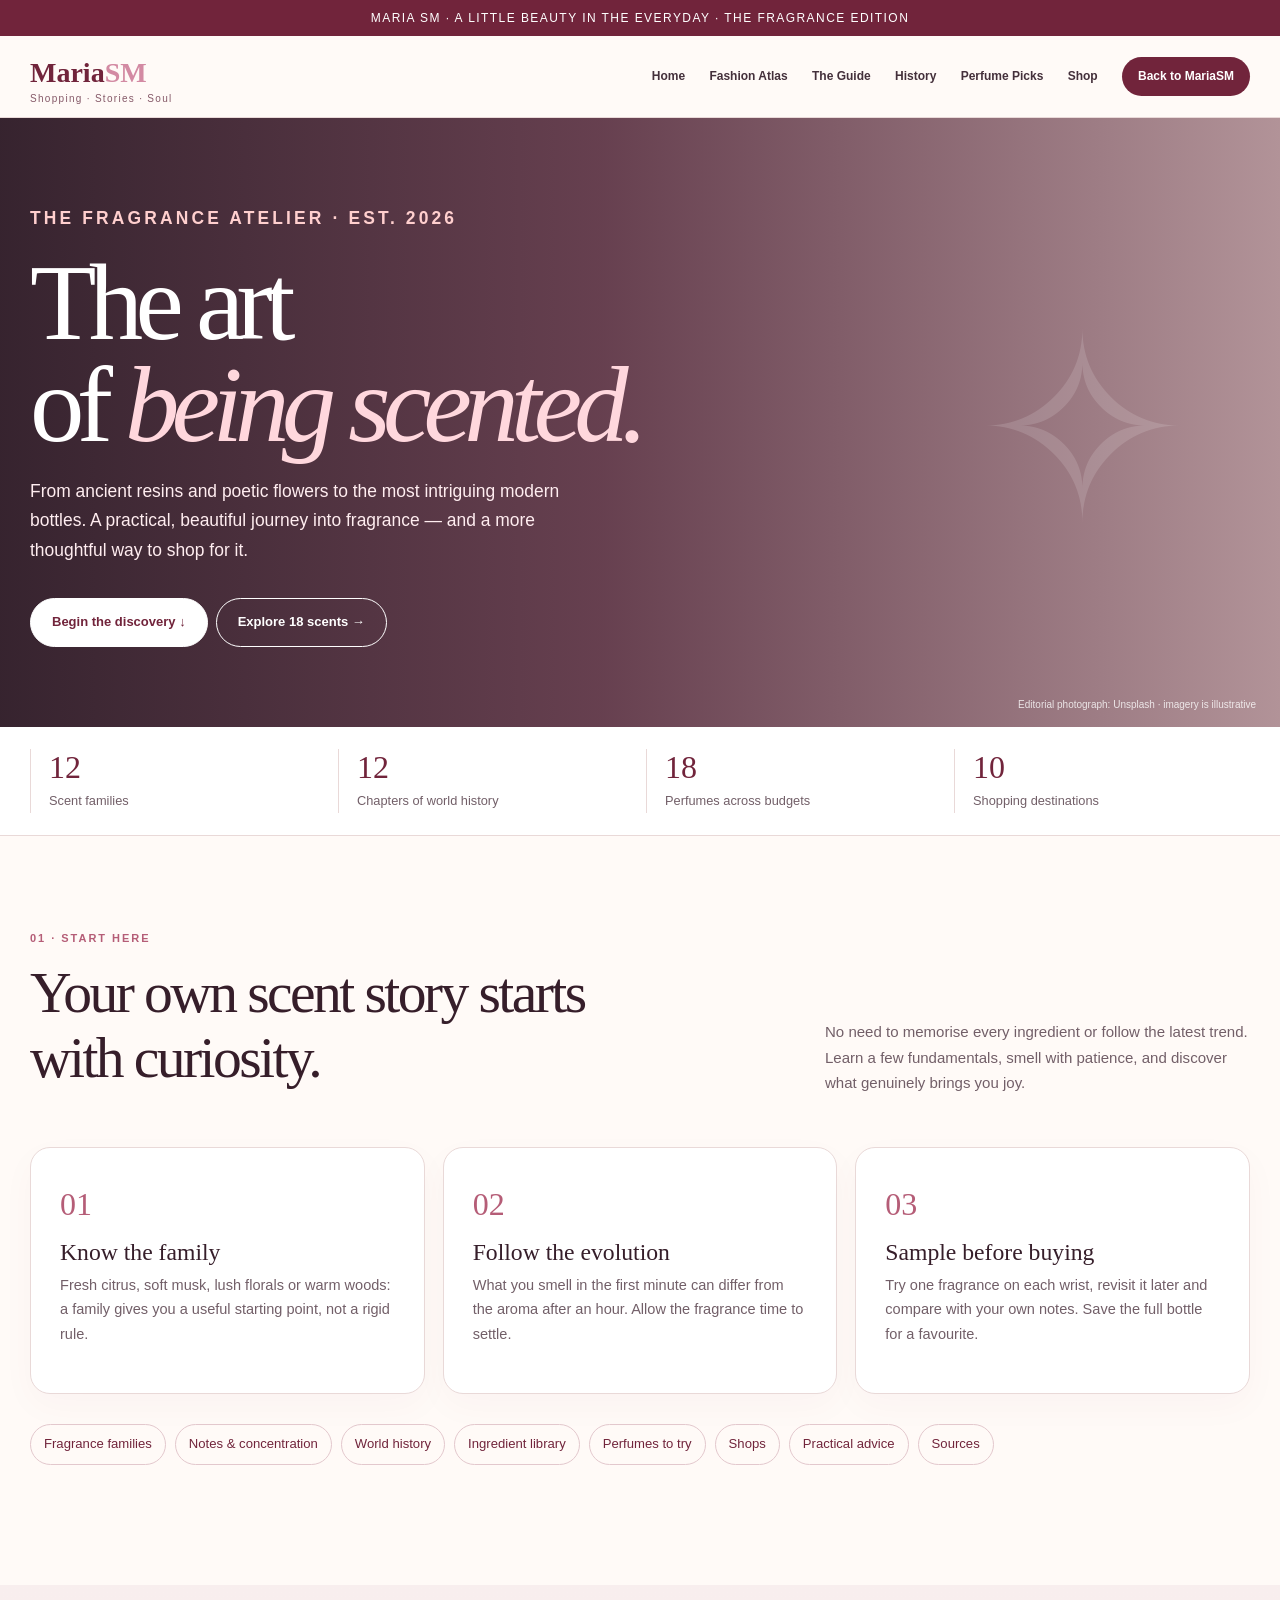
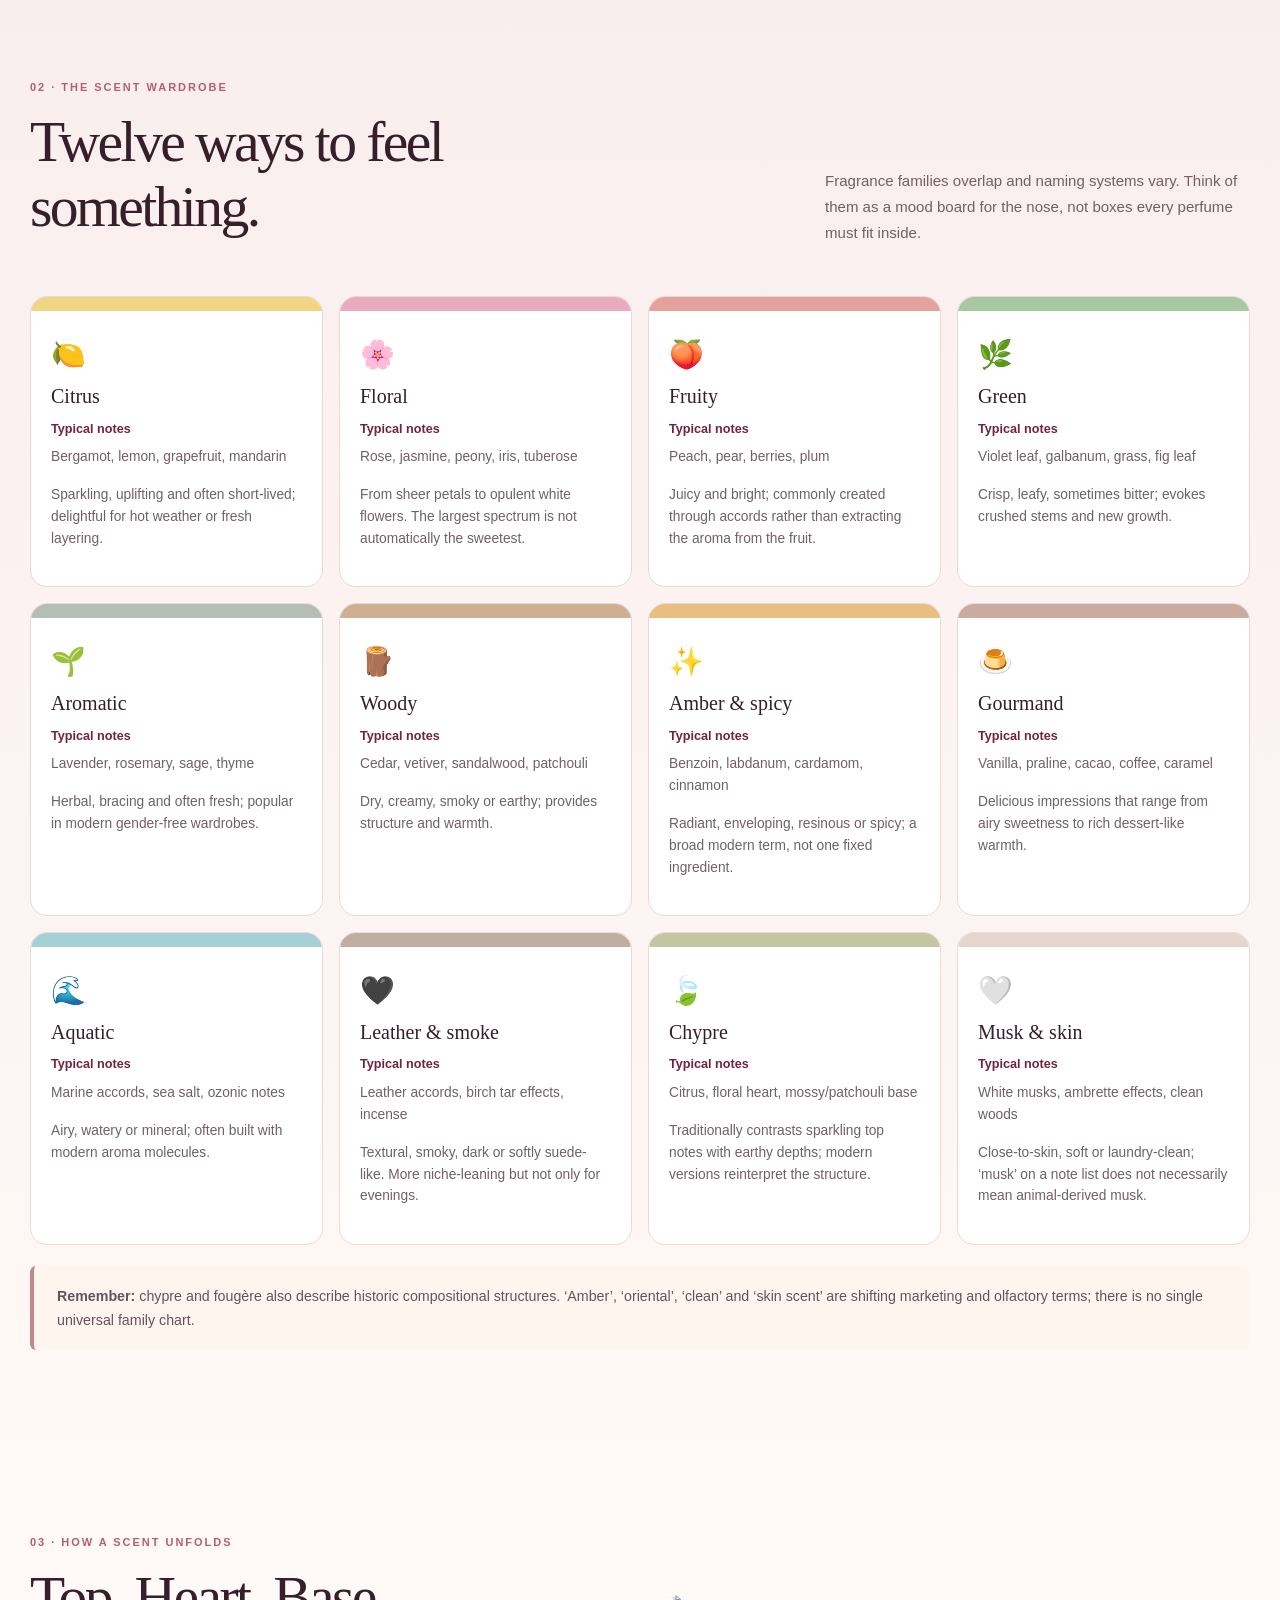
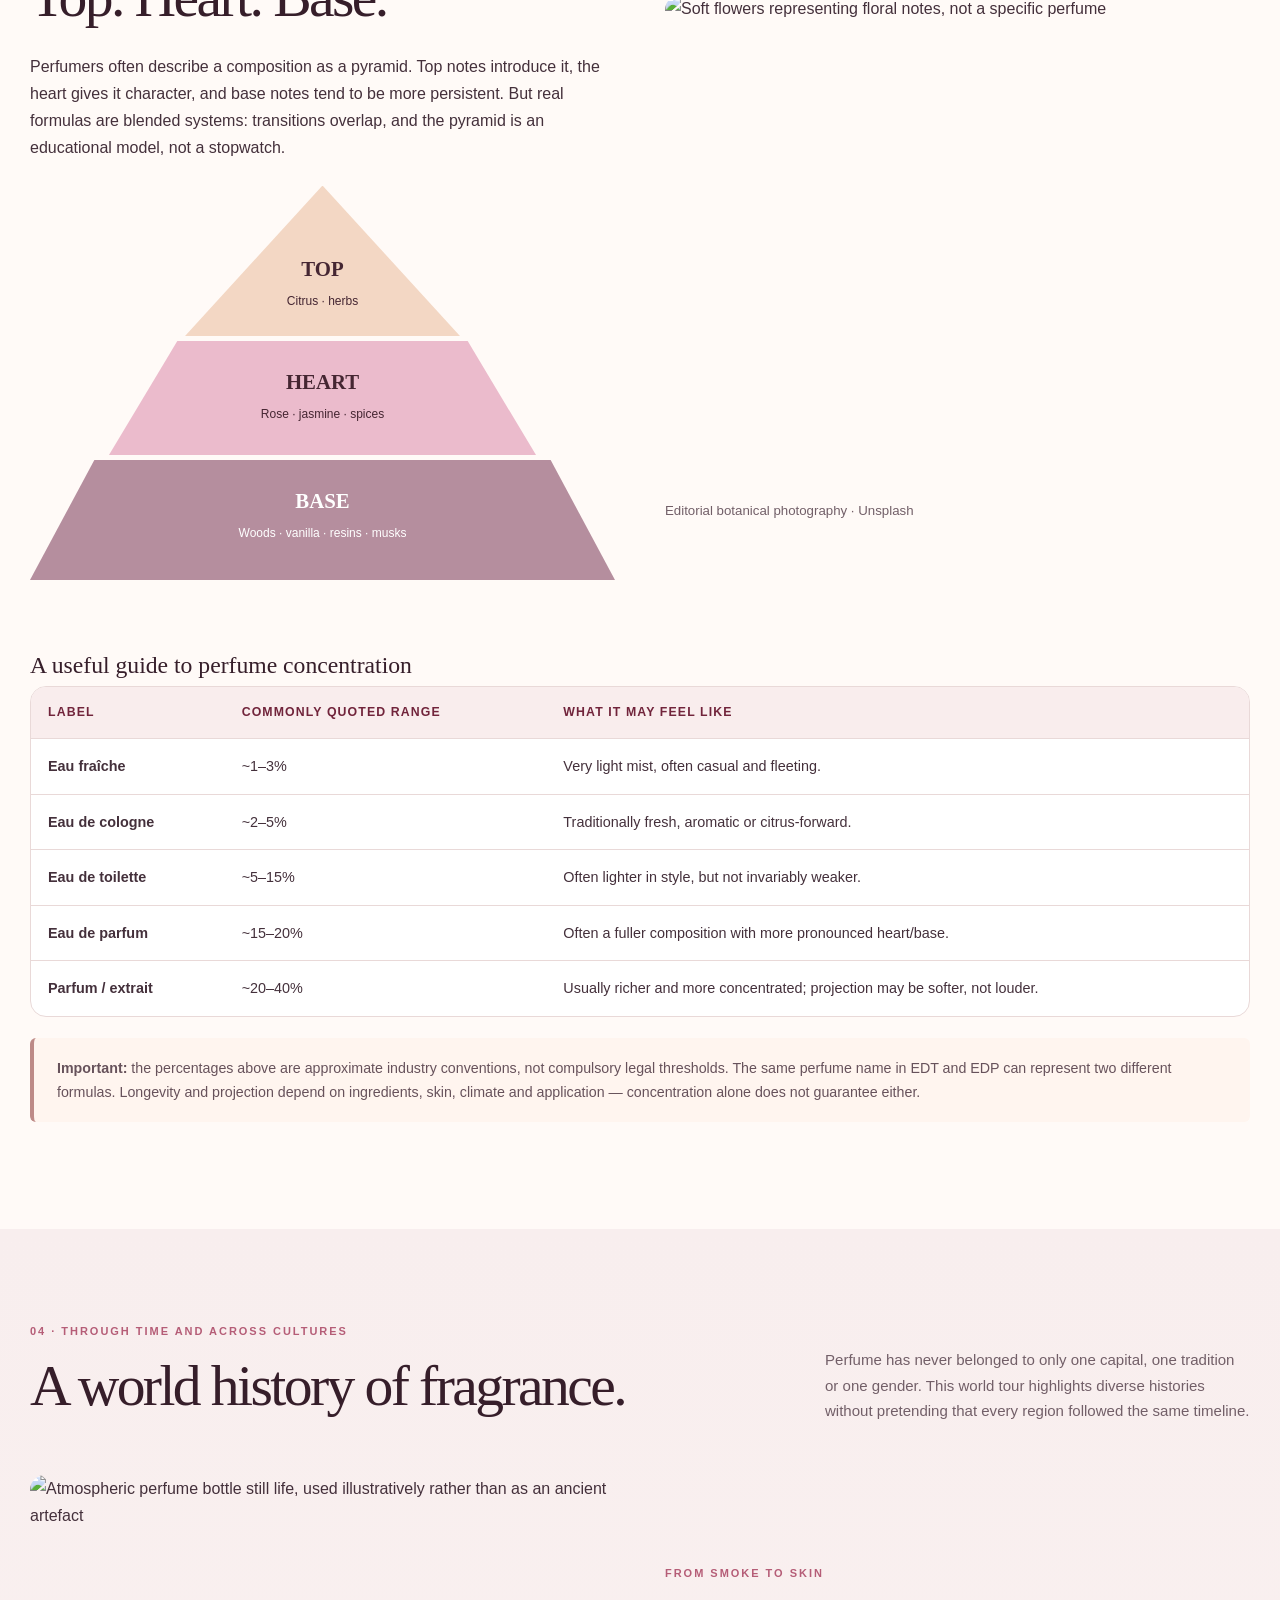
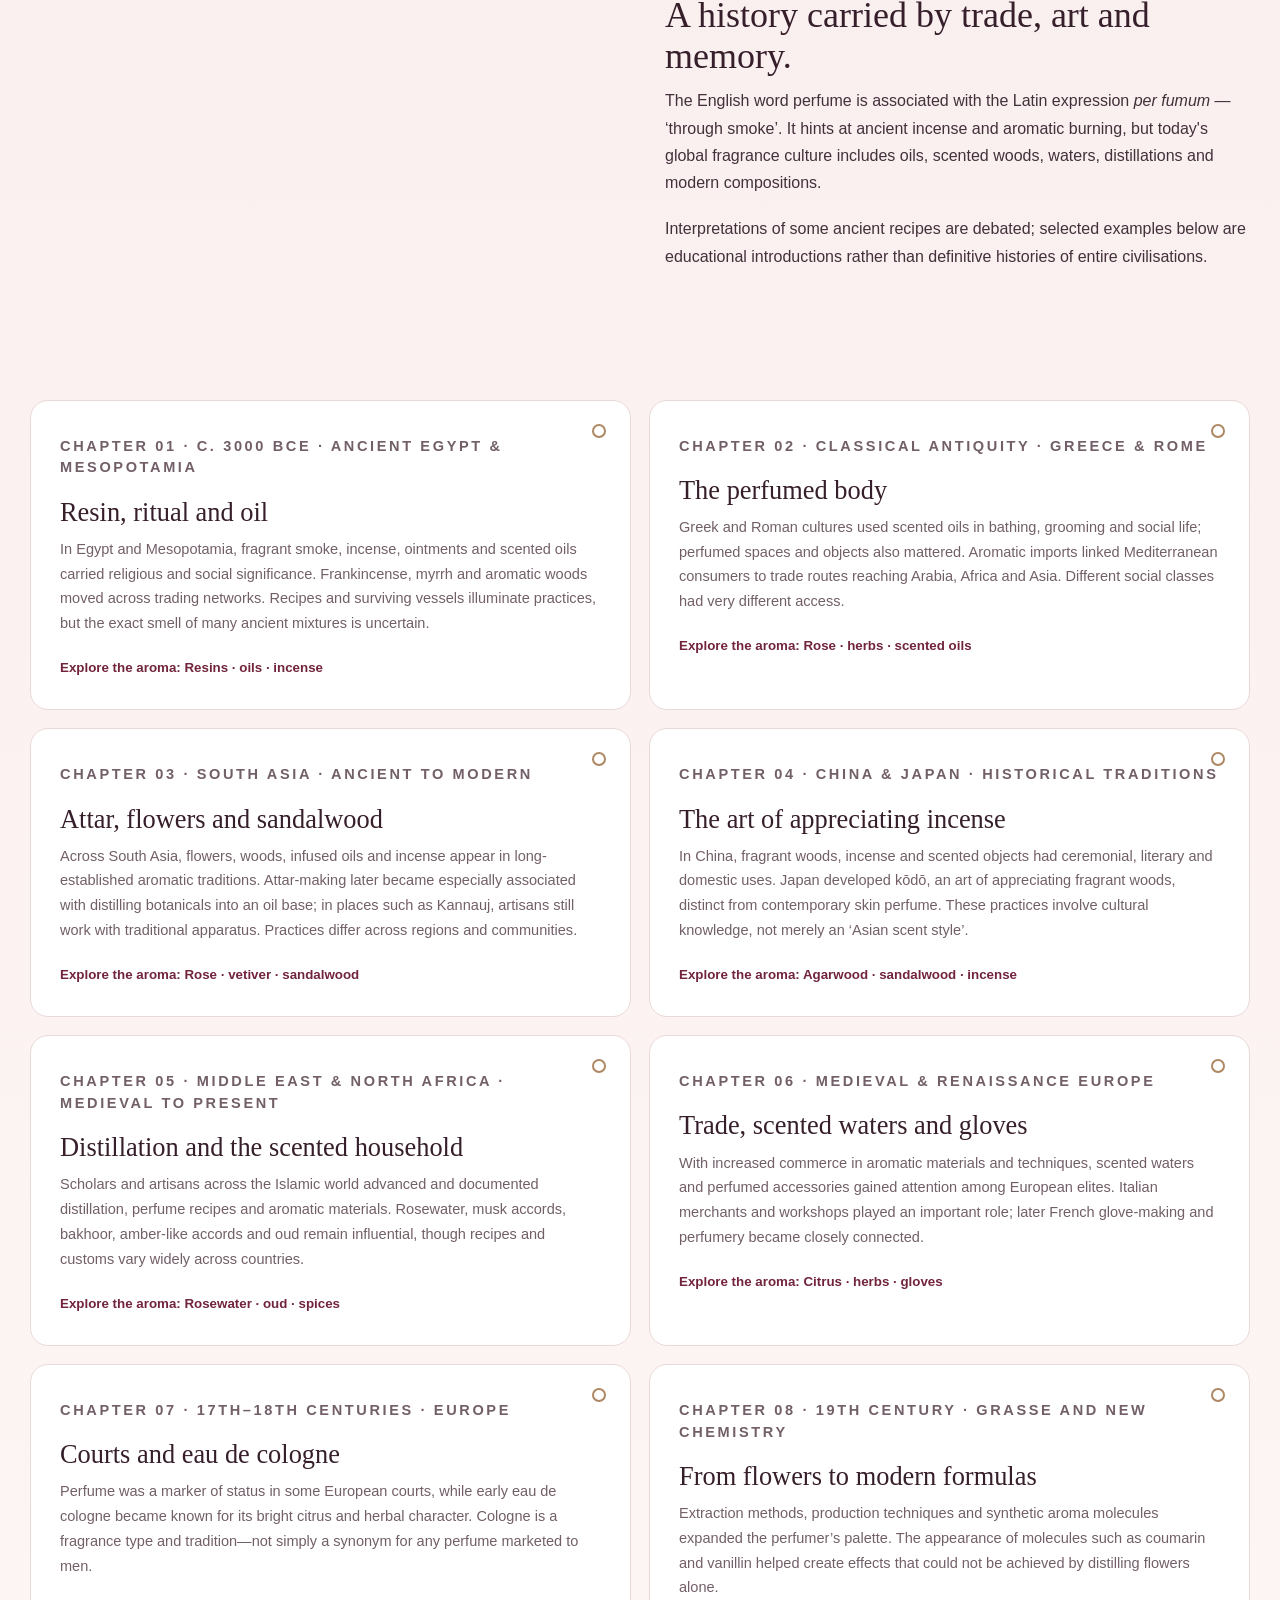
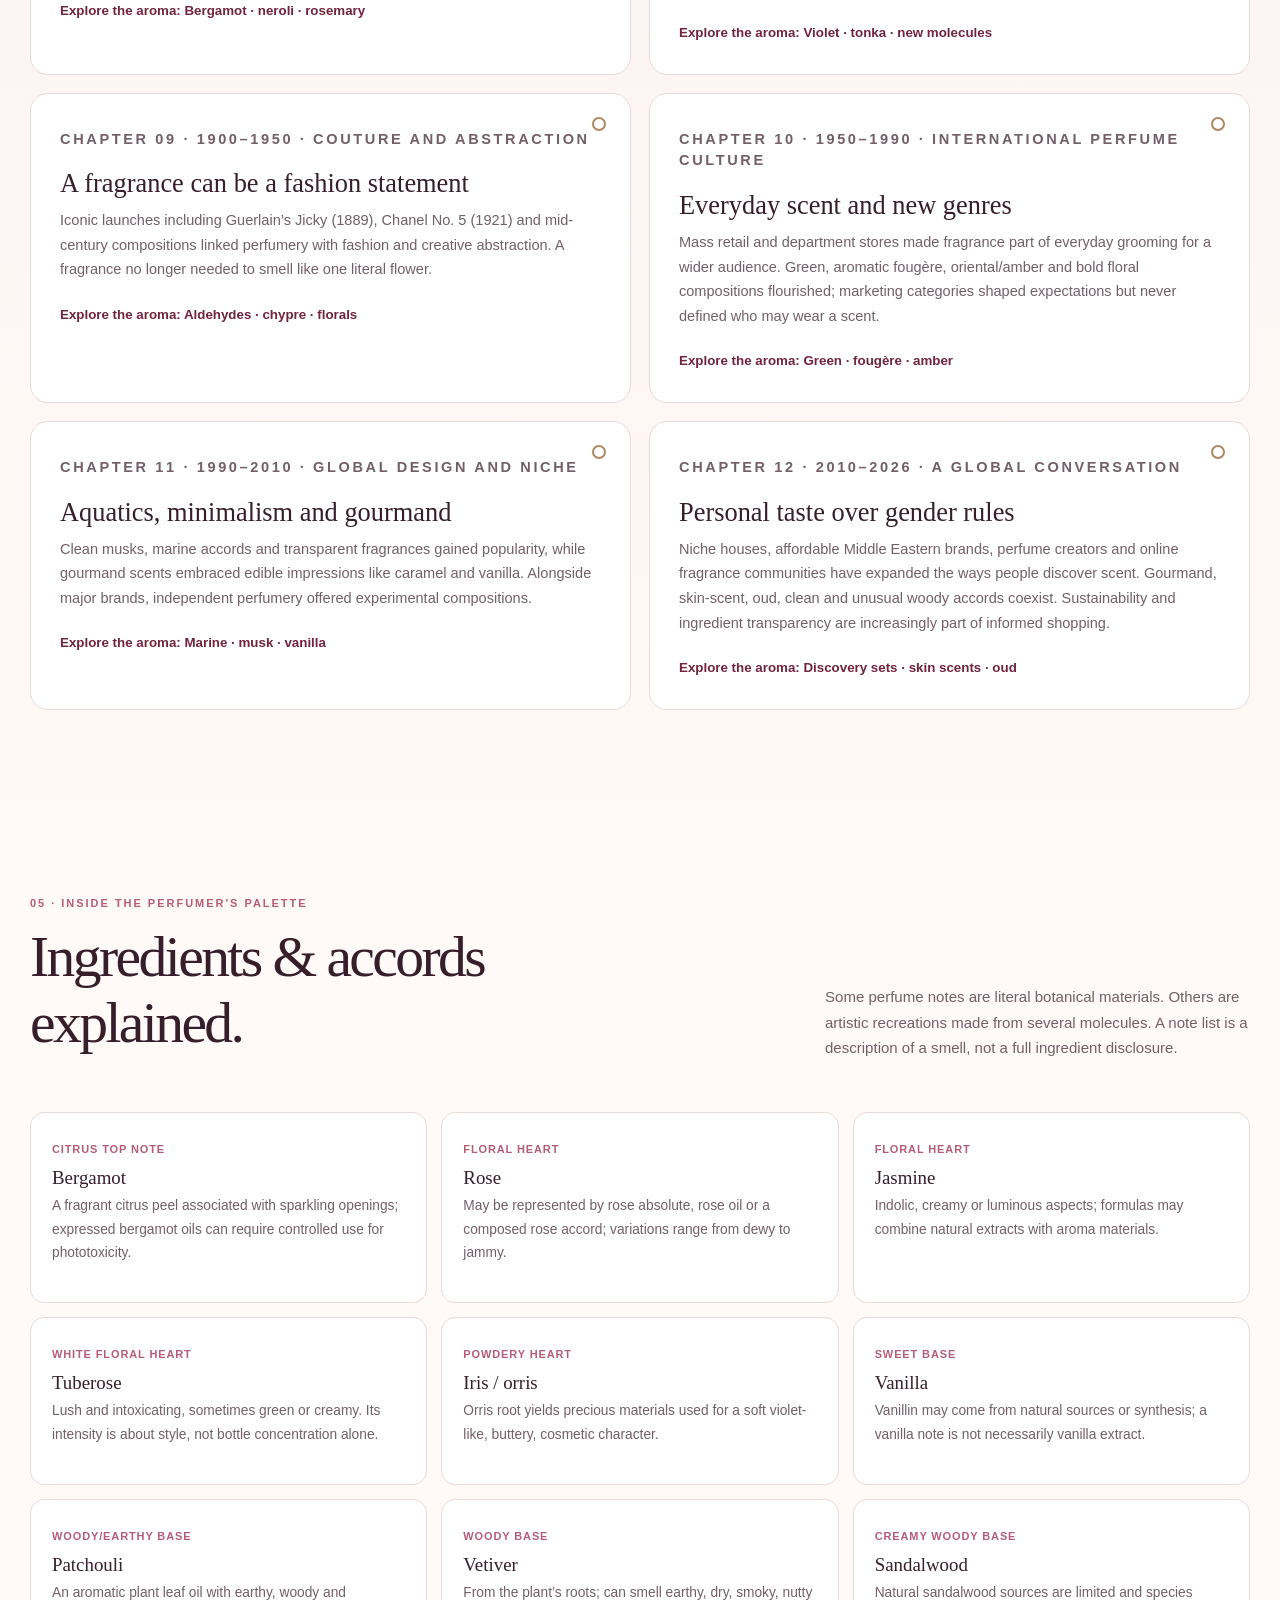
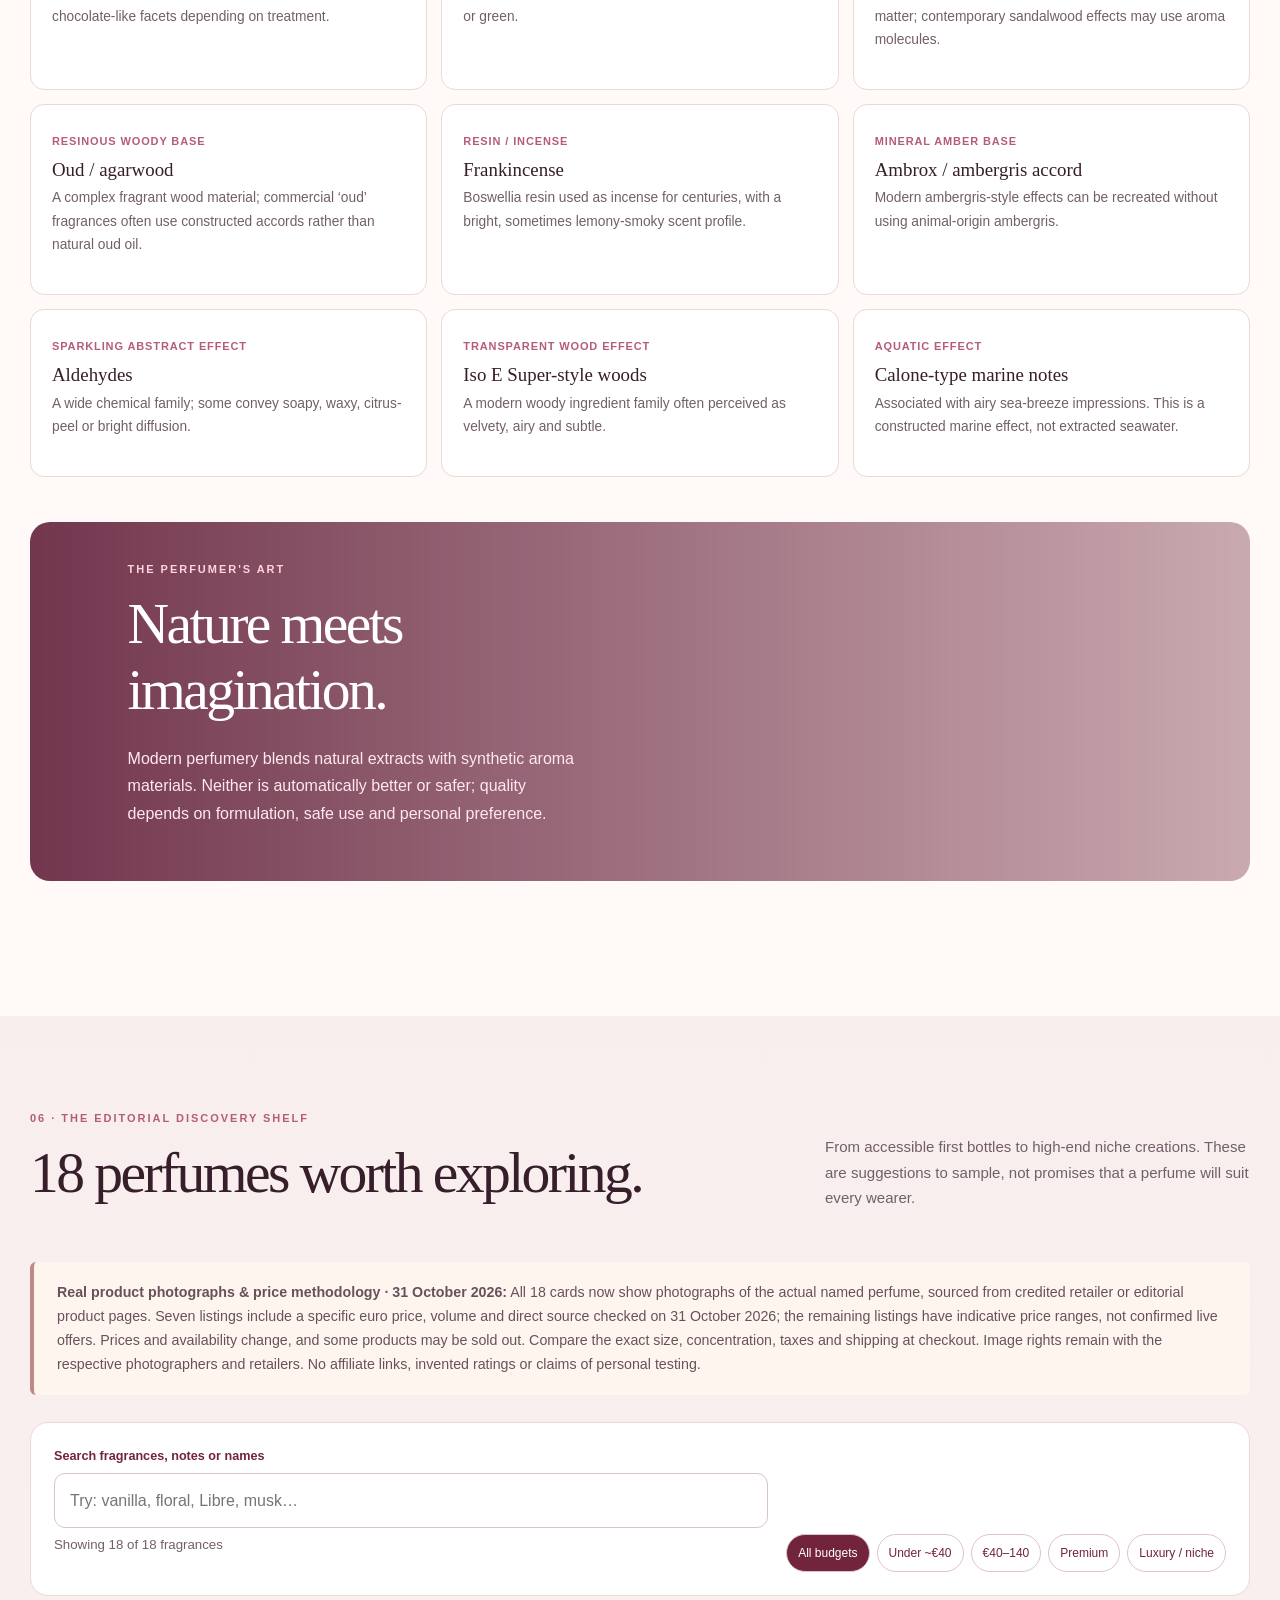
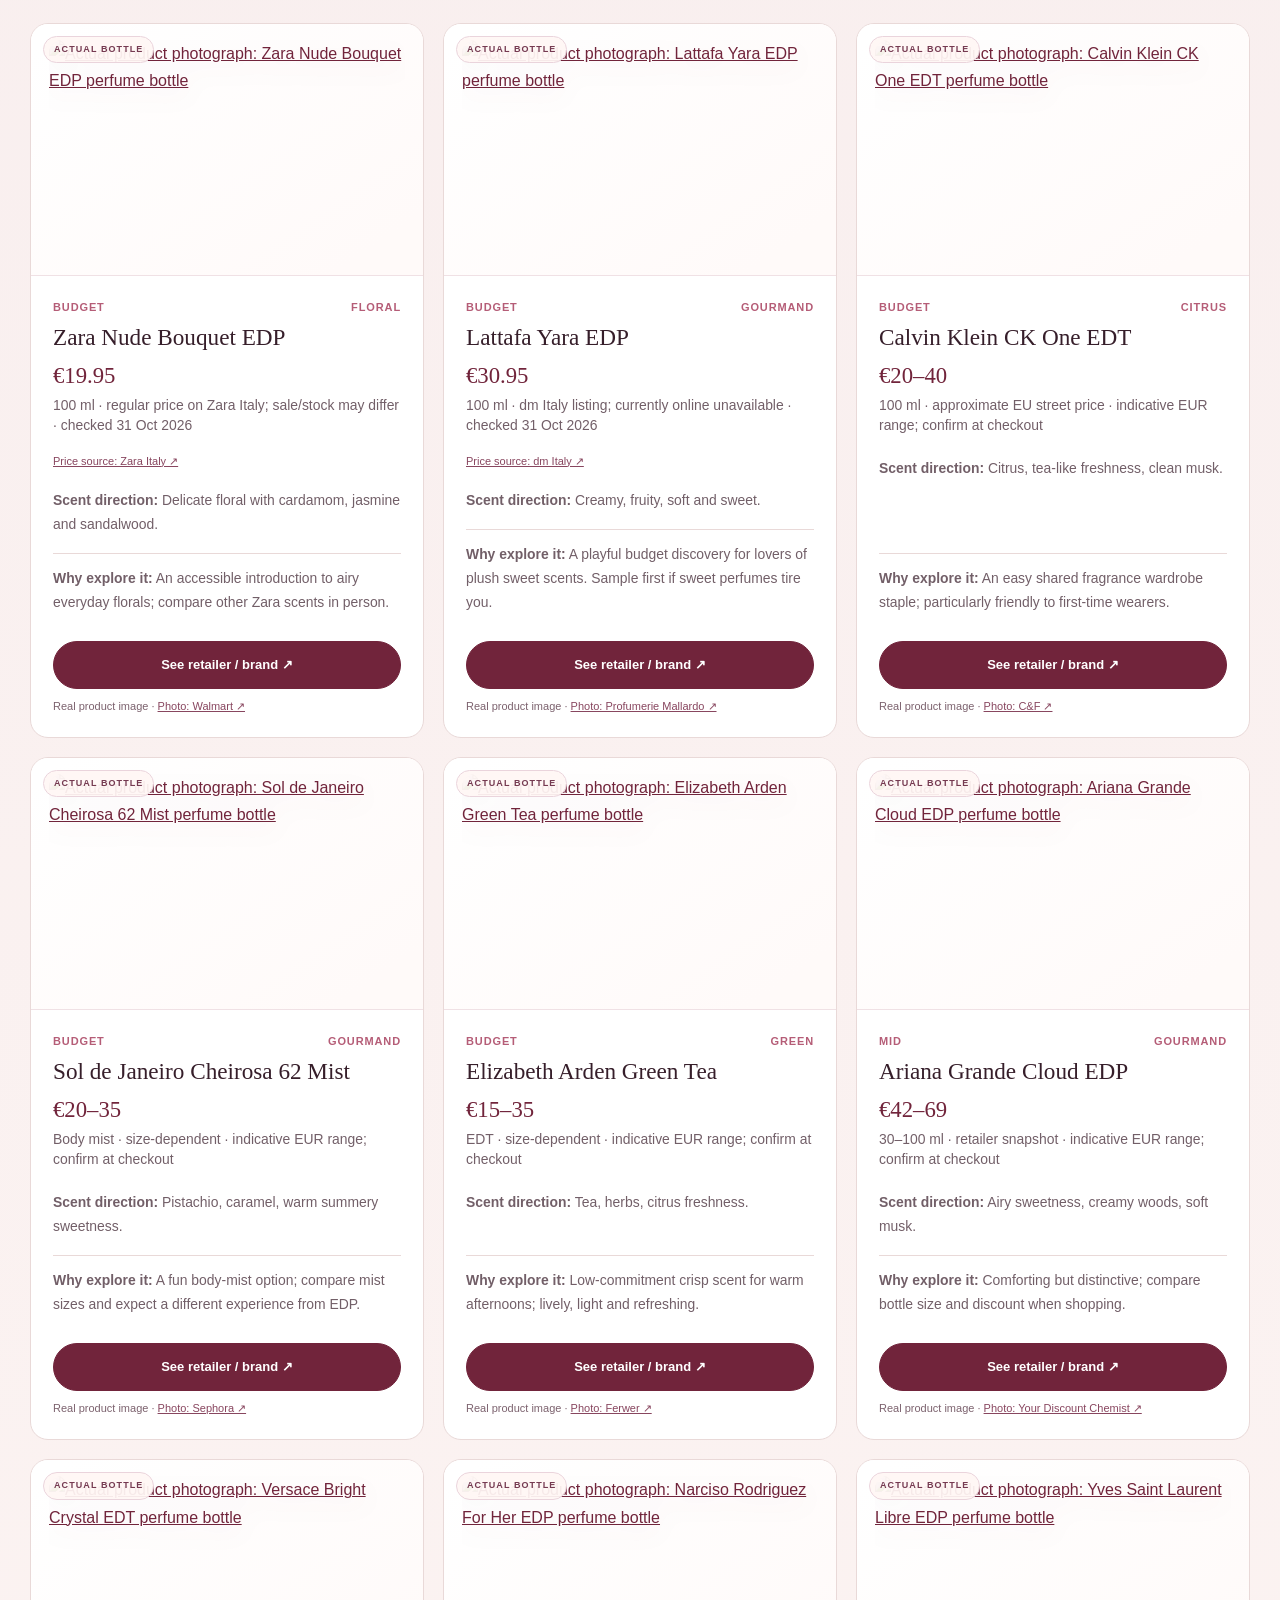
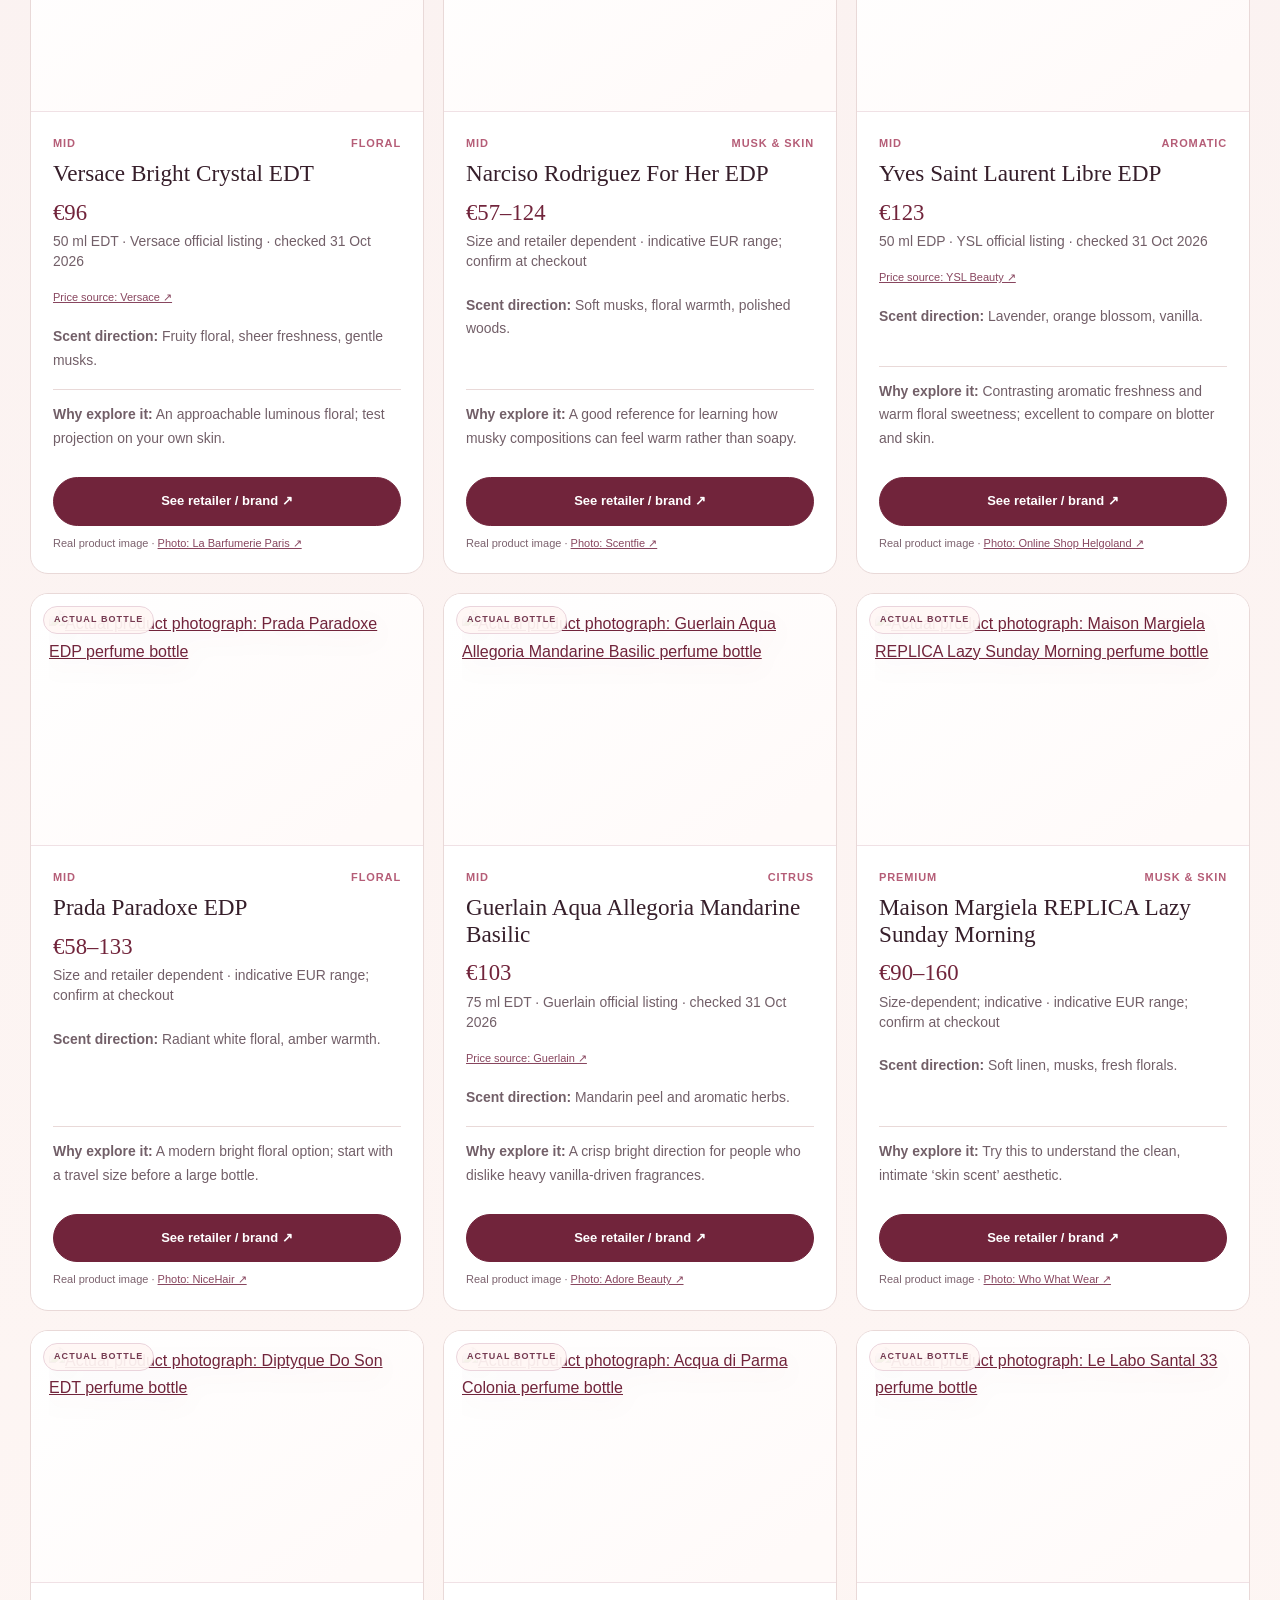
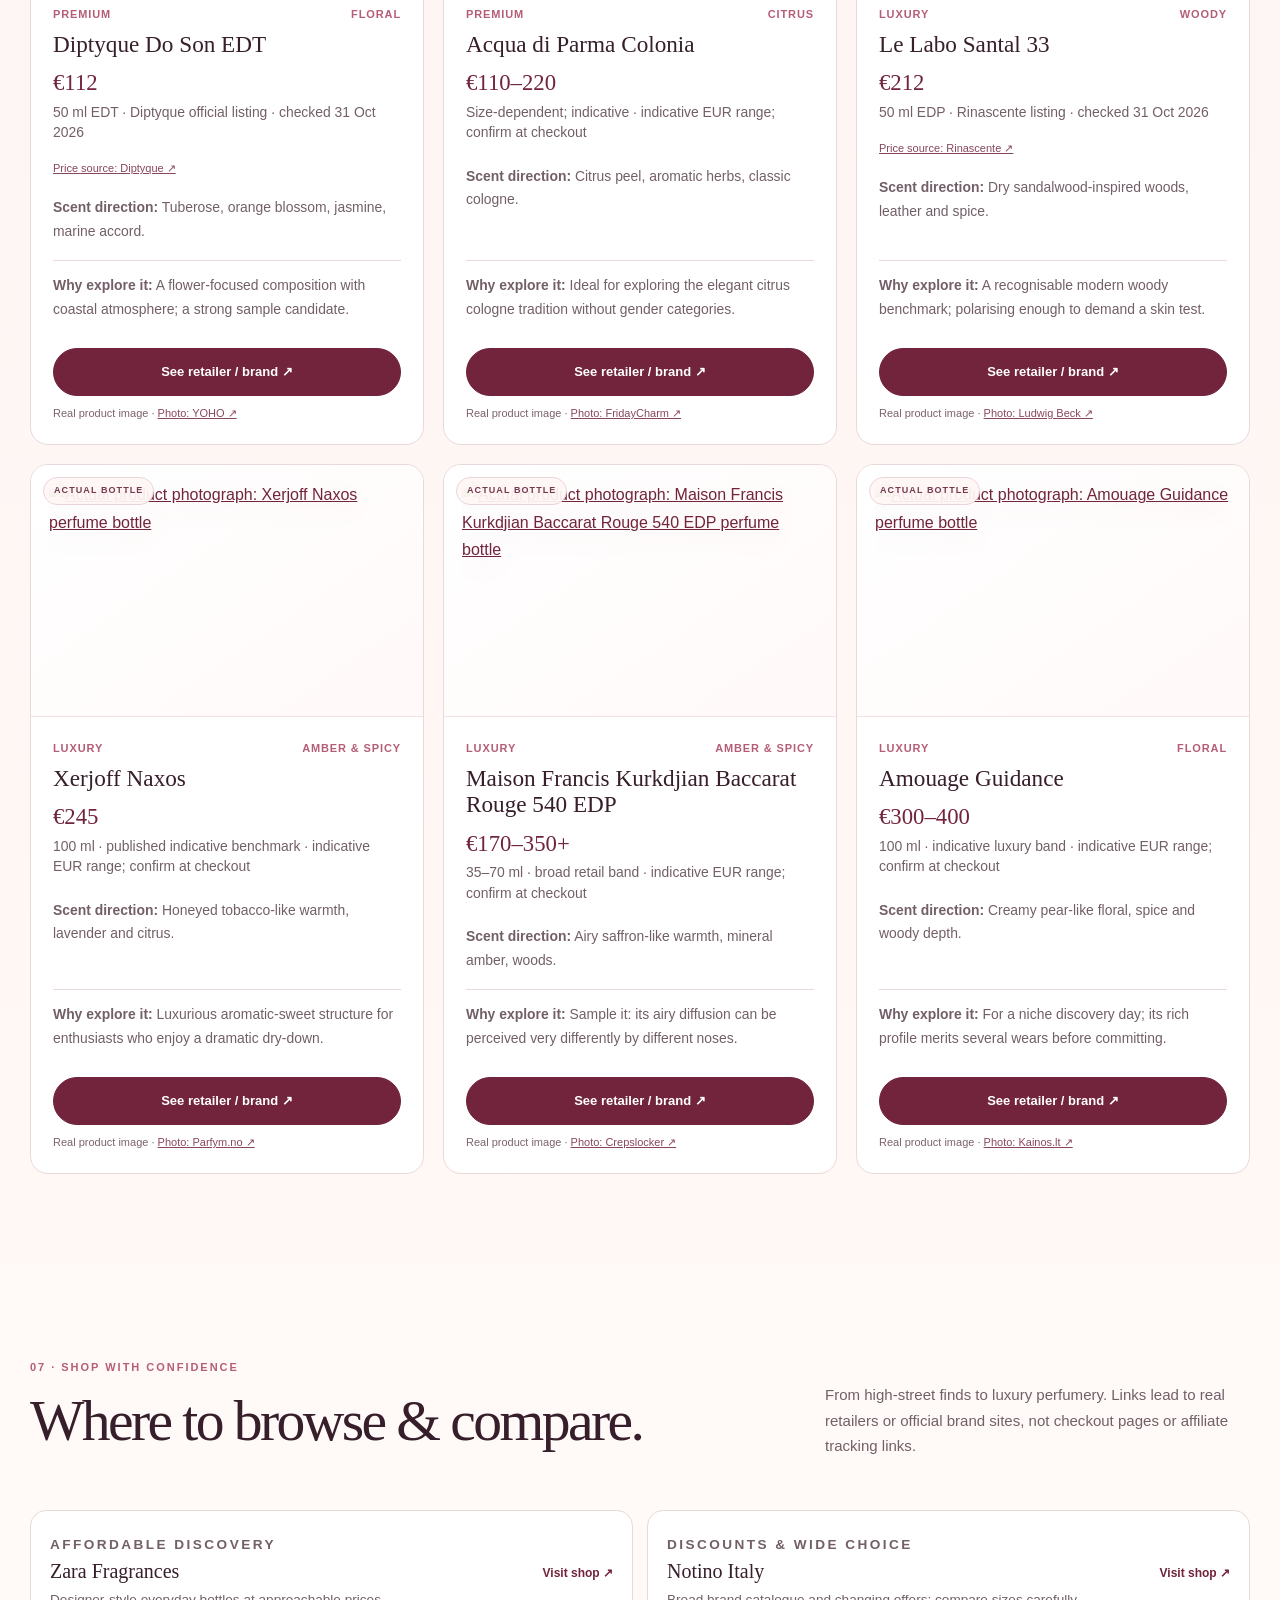
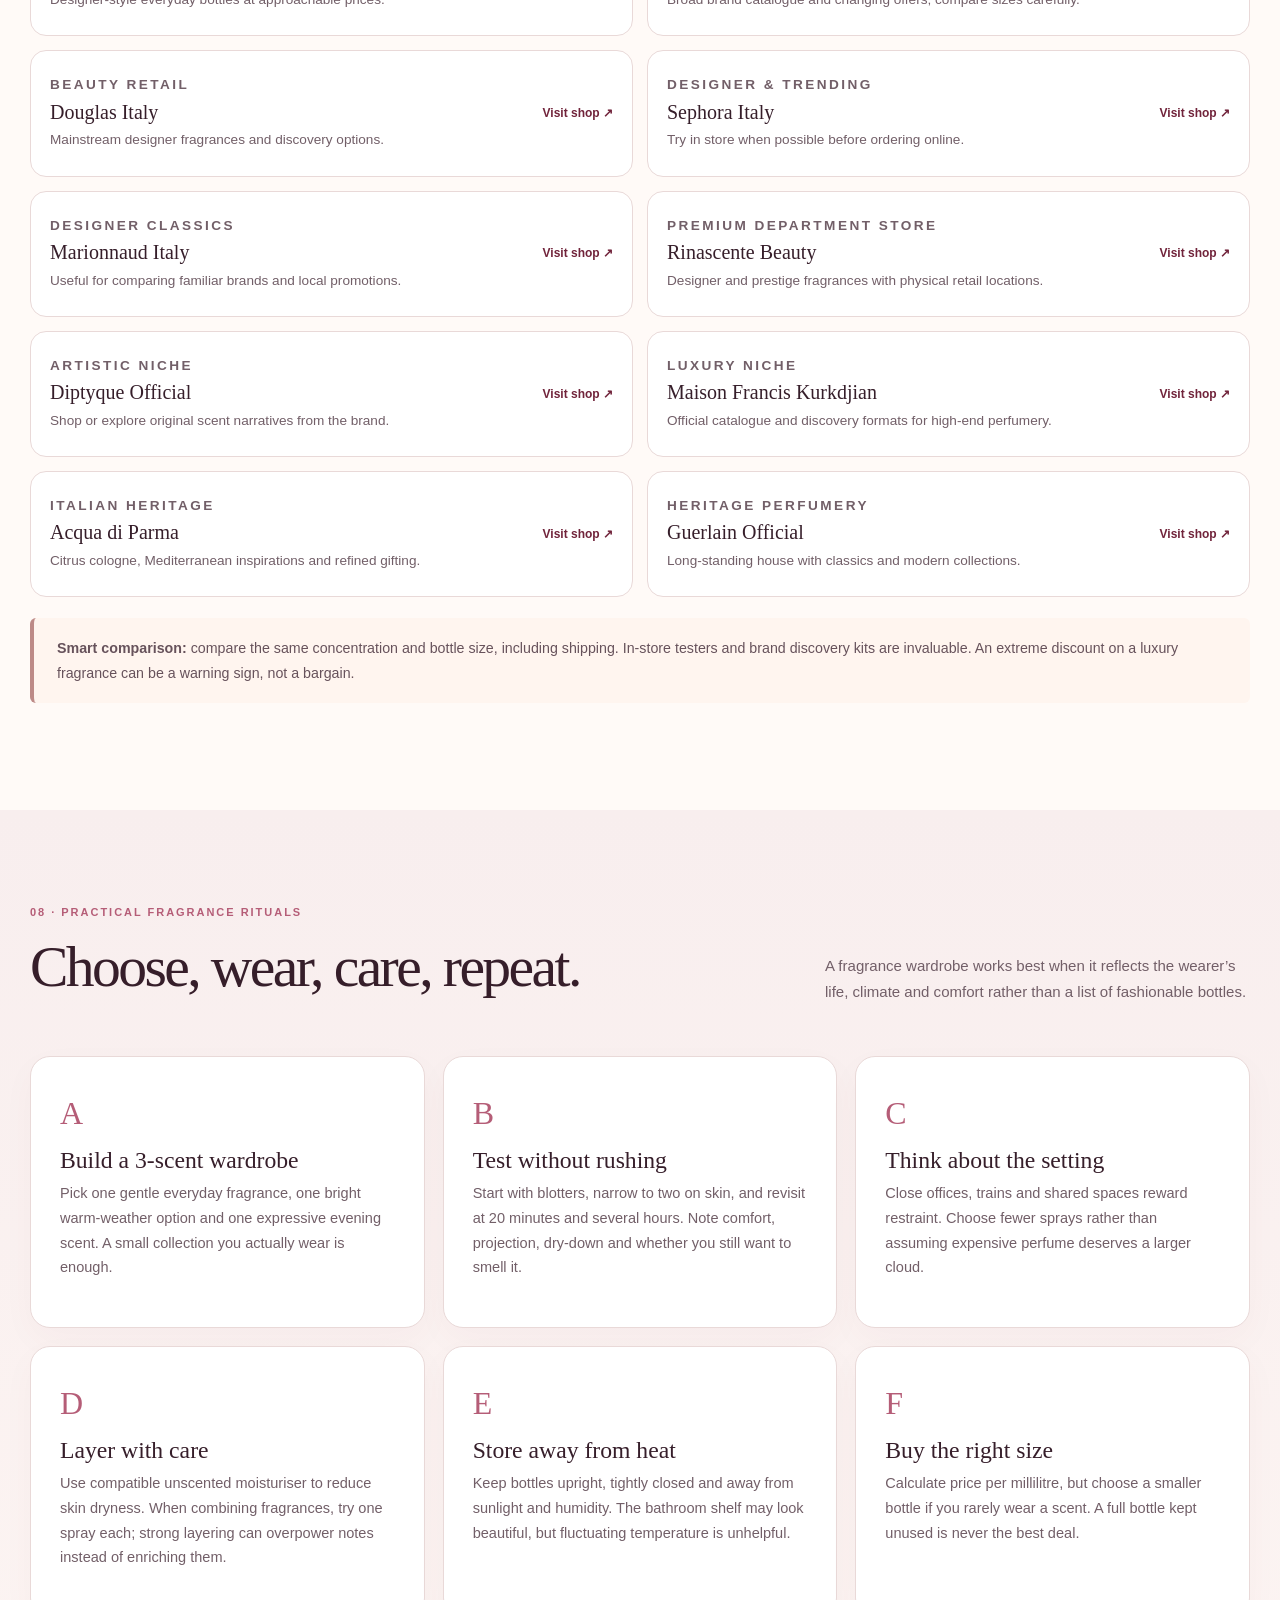
==== updates/docs/fragrance/index.html @ c34d5895 "Replace 18 illustrated fragrance bottles with real credited product photos and size-specific prices" ====
<!doctype html>
<html lang="en"><head><meta charset="utf-8"><meta name="viewport" content="width=device-width,initial-scale=1">
<title>The Fragrance Atelier — MariaSM | History, Notes & Perfume Shopping</title><meta name="description" content="Explore the world of perfume: a global scent history, fragrance families, concentrations, ingredients, 18 perfumes to explore and practical shopping tips."><meta name="theme-color" content="#71243b">
<meta property="og:title" content="The Fragrance Atelier — MariaSM"><meta property="og:description" content="A beautiful English-language guide to scent, history, fragrance families and shopping."><meta property="og:type" content="website">
<link rel="canonical" href="https://mariashoppingmania.github.io/mariasm-daily-life/fragrance/"><link rel="icon" type="image/svg+xml" href="../assets/favicon.svg"><style>
:root{--wine:#71243b;--deep:#361e2a;--rose:#b55d77;--blush:#f5e4e6;--cream:#fffaf7;--ink:#44303b;--muted:#725f68;--gold:#ae8763;--line:#e9d9d8}*{box-sizing:border-box}html{scroll-behavior:smooth}body{margin:0;color:var(--ink);background:var(--cream);font:16px/1.7 'Segoe UI',Arial,sans-serif}a{color:var(--wine)}a:focus-visible,button:focus-visible,input:focus-visible,select:focus-visible{outline:3px solid #bd7b91;outline-offset:3px}img{max-width:100%;display:block}button,input,select{font:inherit}button{cursor:pointer}h1,h2,h3,h4{font-family:Georgia,'Times New Roman',serif;line-height:1.14;color:var(--deep);font-weight:normal}h2{font-size:clamp(2.3rem,4.5vw,4.5rem);margin:.12em 0 .4em;letter-spacing:-.045em}h3{font-size:1.48rem;margin:.3em 0}p{margin:.4em 0 1.2em}.wrap{width:min(1220px,calc(100% - 44px));margin:auto}.eyebrow{font:700 11px/1.5 'Segoe UI',sans-serif;letter-spacing:.18em;text-transform:uppercase;color:var(--rose)}.small{font-size:.83rem;color:var(--muted)}.topstrip{padding:8px 16px;text-align:center;color:#fff;background:#71243b;font-size:12px;letter-spacing:.12em}.nav{position:sticky;top:0;z-index:20;background:rgba(255,250,247,.97);backdrop-filter:blur(16px);border-bottom:1px solid var(--line)}.navin{display:flex;align-items:center;justify-content:space-between;gap:20px;padding:13px 0}.brand{font-family:Georgia,serif;font-size:28px;font-weight:bold;text-decoration:none;color:var(--wine);white-space:nowrap}.brand span{color:#d38aa3}.brand small{font:10px 'Segoe UI',sans-serif;display:block;letter-spacing:.13em;color:#855968;margin-top:-4px}.navlinks{display:flex;gap:clamp(10px,1.9vw,27px);align-items:center;flex-wrap:wrap}.navlinks a{text-decoration:none;color:var(--ink);font-size:12px;font-weight:700}.navlinks a:hover{color:var(--rose)}.back{padding:9px 16px;background:var(--wine);border-radius:99px;color:white!important}.hero{position:relative;min-height:590px;display:grid;align-items:center;overflow:hidden;background:#bb9da1}.hero:before{content:"";position:absolute;inset:0;background:linear-gradient(90deg,rgba(43,25,37,.92),rgba(70,28,48,.72) 47%,rgba(70,28,48,.08)),url('https://images.unsplash.com/photo-1541643600914-78b084683601?auto=format&fit=crop&w=1800&q=83') center/cover}.hero:after{content:"✧";position:absolute;right:7%;top:16%;color:#fff9;font-size:16rem;font-family:Georgia,serif;opacity:.23}.heroin{position:relative;z-index:1;color:#fff;padding:80px 0}.heroin .eyebrow{color:#ffcfce}.heroin h1{font-size:clamp(4rem,8.5vw,8rem);color:#fff;letter-spacing:-.07em;line-height:.94;max-width:830px;margin:12px 0 20px}.heroin h1 em{color:#ffd7dd;font-weight:normal}.heroin p{font-size:1.09rem;max-width:540px;color:#ffedf0}.btn{display:inline-flex;align-items:center;gap:8px;text-decoration:none;background:var(--wine);padding:12px 21px;border-radius:99px;color:white;font-weight:700;font-size:13px;border:1px solid var(--wine);transition:transform .2s,background .2s}.btn:hover{transform:translateY(-2px);background:#9c3a59}.btn.light{background:white;color:var(--wine);border-color:white}.btn.outline{background:transparent;color:var(--wine)}.hero .btn{margin:12px 8px 0 0}.hero .btn.outline{border-color:#fff;color:#fff}.hero-credit{position:absolute;bottom:14px;right:24px;color:#fff;font-size:10px;opacity:.8}.stats{background:#fff;border-bottom:1px solid var(--line)}.statgrid{display:grid;grid-template-columns:repeat(4,1fr);gap:12px;padding:22px 0}.statgrid div{padding:0 18px;border-left:1px solid var(--line)}.statgrid strong{display:block;font:2rem Georgia,serif;color:var(--wine)}.statgrid span{font-size:.8rem;color:var(--muted)}.section{padding:90px 0}.section.alt{background:linear-gradient(180deg,#f8eeee,#fff8f5)}.sectionhead{display:flex;gap:35px;justify-content:space-between;align-items:flex-end;margin-bottom:33px}.sectionhead>div{max-width:640px}.sectionhead>p{max-width:425px;color:var(--muted);font-size:.94rem}.tiles{display:grid;grid-template-columns:repeat(3,1fr);gap:18px}.tile{background:#fff;border:1px solid var(--line);padding:29px;border-radius:20px;box-shadow:0 12px 35px #71243b08}.tile .num{font-family:Georgia,serif;font-size:2rem;color:var(--rose)}.tile p{color:var(--muted);font-size:.91rem}.quicknav{display:flex;flex-wrap:wrap;gap:9px;margin:30px 0}.quicknav a{text-decoration:none;border:1px solid #e3c8cd;border-radius:99px;padding:8px 13px;font-size:.82rem;color:var(--wine)}.quicknav a:hover{background:#f8e4e8}.two{display:grid;grid-template-columns:1fr 1fr;gap:50px;align-items:center}.editorialphoto{height:500px;width:100%;object-fit:cover;border-radius:15px}.cardgrid{display:grid;grid-template-columns:repeat(4,minmax(0,1fr));gap:16px}.family{background:#fff;border:1px solid var(--line);border-radius:17px;overflow:hidden}.colorbar{height:14px}.familybody{padding:20px}.family .emoji{font-size:28px}.family h3{font-size:1.25rem}.family p{font-size:.86rem;color:var(--muted);line-height:1.58}.family b{font-size:.79rem;color:var(--wine)}.pyramid{max-width:640px;margin:24px auto}.layer{text-align:center;padding:23px 18px;color:#452632;clip-path:polygon(50% 0,100% 100%,0 100%);margin:0 auto 5px}.layer b{display:block;font-family:Georgia,serif;font-size:1.3rem}.layer small{font-size:12px}.layer.top{width:47%;background:#f3d7c4;min-height:132px;padding-top:65px}.layer.mid{width:73%;background:#ebbbcc;min-height:114px;clip-path:polygon(16% 0,84% 0,100% 100%,0 100%)}.layer.base{width:100%;background:#b58e9e;color:#fff;min-height:120px;clip-path:polygon(11% 0,89% 0,100% 100%,0 100%)}.tablewrap{overflow:auto;background:white;border-radius:16px;border:1px solid var(--line)}table{border-collapse:collapse;width:100%;min-width:560px}th,td{text-align:left;padding:15px 17px;border-bottom:1px solid var(--line);vertical-align:top}th{font-size:.77rem;letter-spacing:.09em;text-transform:uppercase;color:var(--wine);background:#f9eded}td{font-size:.9rem}tr:last-child td{border-bottom:0}.note{background:#fff5ef;border-left:4px solid #bd8a87;padding:18px 23px;border-radius:6px;color:#67525b;font-size:.89rem;margin-top:21px}.history-grid{display:grid;grid-template-columns:repeat(2,1fr);gap:18px}.history{background:#fff;border:1px solid var(--line);border-radius:18px;padding:29px;position:relative}.history:before{content:"";position:absolute;top:23px;right:24px;width:10px;height:10px;border:2px solid var(--gold);border-radius:50%}.history h3{margin:8px 0 10px;font-size:1.65rem}.history p{font-size:.91rem;color:var(--muted)}.history small{color:var(--wine);font-weight:700}.materialgrid{display:grid;grid-template-columns:repeat(3,1fr);gap:14px}.material{padding:21px;background:#fff;border-radius:14px;border:1px solid var(--line)}.material h3{font:1.18rem Georgia,serif}.material label{font-size:11px;text-transform:uppercase;letter-spacing:.08em;color:var(--rose);font-weight:700}.material p{font-size:.86rem;color:var(--muted)}.shopcontrols{padding:23px;border:1px solid var(--line);border-radius:18px;background:#fff;display:grid;grid-template-columns:1fr auto;gap:18px;align-items:end;margin:27px 0}.searchlabel{display:block;font-weight:700;font-size:.79rem;color:var(--wine);margin-bottom:6px}input[type=search]{width:100%;border:1px solid #d9c4c8;border-radius:11px;padding:13px 15px;min-width:0;background:#fff}.filterset{display:flex;gap:7px;flex-wrap:wrap;justify-content:flex-end}.filterset button{border:1px solid #dfc4c8;color:var(--wine);border-radius:99px;background:#fff;padding:8px 11px;font-size:12px}.filterset button[aria-pressed=true]{background:var(--wine);color:white}.productgrid{display:grid;grid-template-columns:repeat(3,minmax(0,1fr));gap:19px}.product{background:#fff;border:1px solid var(--line);border-radius:18px;overflow:hidden;display:flex;flex-direction:column}.productvisual{height:220px;display:grid;place-items:center;background:radial-gradient(circle at 60% 15%,#fff 0,transparent 55%),linear-gradient(135deg,#faf0f2,#eee1e3)}.productvisual svg{width:140px;height:180px}.productbody{padding:22px;flex:1;display:flex;flex-direction:column}.prodmeta{display:flex;justify-content:space-between;align-items:center;gap:10px;font-size:11px;color:var(--rose);text-transform:uppercase;letter-spacing:.08em;font-weight:700}.price{font:1.42rem Georgia,serif;color:var(--wine);margin-top:6px}.product h3{font-size:1.45rem;margin:7px 0}.product p{font-size:.87rem;color:var(--muted)}.product .why{border-top:1px solid var(--line);padding-top:13px;margin-top:auto}.product a.btn{justify-content:center;margin-top:10px}.noresults{padding:25px;text-align:center}.shopgrid{display:grid;grid-template-columns:repeat(2,1fr);gap:14px}.store{display:flex;align-items:center;gap:20px;justify-content:space-between;background:#fff;border:1px solid var(--line);border-radius:16px;padding:19px}.store h3{font-size:1.25rem;margin:0}.store p{font-size:.85rem;color:var(--muted);margin:5px 0}.store a{text-decoration:none;font-weight:700;font-size:12px;white-space:nowrap}.faqgrid{display:grid;grid-template-columns:repeat(2,1fr);gap:14px}.faqgrid details{border:1px solid var(--line);border-radius:12px;background:#fff;padding:19px}.faqgrid summary{cursor:pointer;color:var(--wine);font-weight:700}.faqgrid p{color:var(--muted);font-size:.89rem;margin:15px 0 0}.banner{position:relative;border-radius:20px;overflow:hidden;min-height:330px;display:flex;align-items:center;background:linear-gradient(90deg,#64233de8,#71243b60),url('https://images.unsplash.com/photo-1547887538-e3a2f32cb1cc?auto=format&fit=crop&w=1100&q=82') center/cover;margin:45px 0}.banner .copy{padding:35px 8%;color:white;max-width:650px}.banner h2{color:#fff}.banner p{color:#ffe9ef}.sourcegrid{display:grid;grid-template-columns:repeat(2,1fr);gap:10px}.sourcegrid a{padding:12px 15px;border-bottom:1px solid var(--line);font-size:.86rem;text-decoration:none}.sourcegrid a:hover{text-decoration:underline}.foot{background:#422636;color:#ffedf1;margin-top:60px;padding:45px 0}.foot .brand{color:#fff}.foot p{font-size:.87rem;color:#f0cad6}.foot a{color:#fff}.skip{position:absolute;left:-9999px}.skip:focus{left:20px;top:20px;z-index:200;background:#fff;padding:10px}.hide{display:none!important}@media(max-width:950px){.navlinks{gap:8px}.navlinks a{font-size:11px}.cardgrid{grid-template-columns:repeat(3,1fr)}.productgrid,.materialgrid{grid-template-columns:repeat(2,1fr)}.shopcontrols{grid-template-columns:1fr}.filterset{justify-content:flex-start}}@media(max-width:650px){.wrap{width:calc(100% - 30px)}.navin{display:block}.navlinks{padding-top:12px;overflow-x:auto;flex-wrap:nowrap}.navlinks a{white-space:nowrap}.hero{min-height:580px}.hero:before{background:linear-gradient(90deg,rgba(43,25,37,.93),rgba(70,28,48,.56)),url('https://images.unsplash.com/photo-1541643600914-78b084683601?auto=format&fit=crop&w=1800&q=83') center/cover}.heroin h1{font-size:3.6rem}.statgrid{grid-template-columns:repeat(2,1fr)}.section{padding:63px 0}.sectionhead{display:block}.tiles,.cardgrid,.history-grid,.materialgrid,.productgrid,.shopgrid,.faqgrid,.sourcegrid,.two{grid-template-columns:1fr}.editorialphoto{height:350px}.store{align-items:start}.layer.top{width:56%}.layer.mid{width:82%}}
@media(prefers-reduced-motion:reduce){html{scroll-behavior:auto}*{transition:none!important}}
/* Real bottle photos — directly credited to source retailer/editorial owner; no fake product rendering. */
.productvisual.realvisual{height:252px;min-height:252px;position:relative;background:linear-gradient(145deg,#ffffff 5%,#fffaf9 88%);padding:16px 18px 13px;margin:0;display:flex;align-items:center;justify-content:center;border-bottom:1px solid #f0e1e5}
.productvisual.realvisual .photo-link{display:flex;align-items:center;justify-content:center;width:100%;height:100%;overflow:hidden;border-radius:13px}
.productvisual.realvisual img{display:block;width:100%;height:100%;object-fit:contain;object-position:center;filter:drop-shadow(0 7px 12px rgba(83,38,58,.075));transition:transform .3s ease}
.productvisual.realvisual .photo-link:hover img{transform:scale(1.045)}
.productvisual.realvisual .photo-stamp{position:absolute;left:12px;top:12px;font-size:9px;letter-spacing:.12em;font-weight:800;color:#753a51;background:#fff7f5eF;border:1px solid #ead4dc;border-radius:100px;padding:5px 10px;pointer-events:none}
.product .photo-credit{font-size:11px;line-height:1.45;color:#7c626e;margin:10px 0 0}
.product .photo-credit a,.product .price-source a{color:#88465f}
.product .price-source{font-size:11px;margin:0 0 13px}
.product .price{font-weight:400}
.product .small{line-height:1.45}
.product .productbody{padding:22px}
@media(prefers-reduced-motion:reduce){.productvisual.realvisual img{transition:none}.productvisual.realvisual .photo-link:hover img{transform:none}}
</style></head>
<body><a class="skip" href="#main">Skip to content</a><div class="topstrip">MARIA SM · A LITTLE BEAUTY IN THE EVERYDAY · THE FRAGRANCE EDITION</div>
<nav class="nav" aria-label="Primary navigation"><div class="wrap navin"><a class="brand" href="../index.html">Maria<span>SM</span><small>Shopping · Stories · Soul</small></a><div class="navlinks"><a href="../index.html">Home</a><a href="../fashion/index.html">Fashion Atlas</a><a href="#guide">The Guide</a><a href="#history">History</a><a href="#discover">Perfume Picks</a><a href="#retailers">Shop</a><a class="back" href="../index.html">Back to MariaSM</a></div></div></nav>
<header class="hero"><div class="wrap heroin"><p class="eyebrow">THE FRAGRANCE ATELIER · EST. 2026</p><h1>The art<br>of <em>being scented.</em></h1><p>From ancient resins and poetic flowers to the most intriguing modern bottles. A practical, beautiful journey into fragrance — and a more thoughtful way to shop for it.</p><a class="btn light" href="#guide">Begin the discovery ↓</a><a class="btn outline" href="#discover">Explore 18 scents →</a></div><div class="hero-credit">Editorial photograph: Unsplash · imagery is illustrative</div></header>
<main id="main">
<div class="stats"><div class="wrap statgrid"><div><strong>12</strong><span>Scent families</span></div><div><strong>12</strong><span>Chapters of world history</span></div><div><strong>18</strong><span>Perfumes across budgets</span></div><div><strong>10</strong><span>Shopping destinations</span></div></div></div>
<section class="wrap section" id="guide"><div class="sectionhead"><div><p class="eyebrow">01 · START HERE</p><h2>Your own scent story starts with curiosity.</h2></div><p>No need to memorise every ingredient or follow the latest trend. Learn a few fundamentals, smell with patience, and discover what genuinely brings you joy.</p></div><div class="tiles"><article class="tile"><div class="num">01</div><h3>Know the family</h3><p>Fresh citrus, soft musk, lush florals or warm woods: a family gives you a useful starting point, not a rigid rule.</p></article><article class="tile"><div class="num">02</div><h3>Follow the evolution</h3><p>What you smell in the first minute can differ from the aroma after an hour. Allow the fragrance time to settle.</p></article><article class="tile"><div class="num">03</div><h3>Sample before buying</h3><p>Try one fragrance on each wrist, revisit it later and compare with your own notes. Save the full bottle for a favourite.</p></article></div>
<nav class="quicknav" aria-label="Explore the fragrance guide"><a href="#families">Fragrance families</a><a href="#structure">Notes & concentration</a><a href="#history">World history</a><a href="#ingredients">Ingredient library</a><a href="#discover">Perfumes to try</a><a href="#retailers">Shops</a><a href="#rituals">Practical advice</a><a href="#sources">Sources</a></nav></section>
<section class="section alt" id="families"><div class="wrap"><div class="sectionhead"><div><p class="eyebrow">02 · THE SCENT WARDROBE</p><h2>Twelve ways to feel something.</h2></div><p>Fragrance families overlap and naming systems vary. Think of them as a mood board for the nose, not boxes every perfume must fit inside.</p></div><div class="cardgrid"><article class="family"><div class="colorbar" style="background:#f0d582"></div><div class="familybody"><div class="emoji" aria-hidden="true">🍋</div><h3>Citrus</h3><b>Typical notes</b><p>Bergamot, lemon, grapefruit, mandarin</p><p>Sparkling, uplifting and often short-lived; delightful for hot weather or fresh layering.</p></div></article><article class="family"><div class="colorbar" style="background:#e9acbf"></div><div class="familybody"><div class="emoji" aria-hidden="true">🌸</div><h3>Floral</h3><b>Typical notes</b><p>Rose, jasmine, peony, iris, tuberose</p><p>From sheer petals to opulent white flowers. The largest spectrum is not automatically the sweetest.</p></div></article><article class="family"><div class="colorbar" style="background:#e6a09d"></div><div class="familybody"><div class="emoji" aria-hidden="true">🍑</div><h3>Fruity</h3><b>Typical notes</b><p>Peach, pear, berries, plum</p><p>Juicy and bright; commonly created through accords rather than extracting the aroma from the fruit.</p></div></article><article class="family"><div class="colorbar" style="background:#a7c8a3"></div><div class="familybody"><div class="emoji" aria-hidden="true">🌿</div><h3>Green</h3><b>Typical notes</b><p>Violet leaf, galbanum, grass, fig leaf</p><p>Crisp, leafy, sometimes bitter; evokes crushed stems and new growth.</p></div></article><article class="family"><div class="colorbar" style="background:#b5beb4"></div><div class="familybody"><div class="emoji" aria-hidden="true">🌱</div><h3>Aromatic</h3><b>Typical notes</b><p>Lavender, rosemary, sage, thyme</p><p>Herbal, bracing and often fresh; popular in modern gender-free wardrobes.</p></div></article><article class="family"><div class="colorbar" style="background:#cfaf91"></div><div class="familybody"><div class="emoji" aria-hidden="true">🪵</div><h3>Woody</h3><b>Typical notes</b><p>Cedar, vetiver, sandalwood, patchouli</p><p>Dry, creamy, smoky or earthy; provides structure and warmth.</p></div></article><article class="family"><div class="colorbar" style="background:#e8be81"></div><div class="familybody"><div class="emoji" aria-hidden="true">✨</div><h3>Amber & spicy</h3><b>Typical notes</b><p>Benzoin, labdanum, cardamom, cinnamon</p><p>Radiant, enveloping, resinous or spicy; a broad modern term, not one fixed ingredient.</p></div></article><article class="family"><div class="colorbar" style="background:#cbaa9f"></div><div class="familybody"><div class="emoji" aria-hidden="true">🍮</div><h3>Gourmand</h3><b>Typical notes</b><p>Vanilla, praline, cacao, coffee, caramel</p><p>Delicious impressions that range from airy sweetness to rich dessert-like warmth.</p></div></article><article class="family"><div class="colorbar" style="background:#a5d0d6"></div><div class="familybody"><div class="emoji" aria-hidden="true">🌊</div><h3>Aquatic</h3><b>Typical notes</b><p>Marine accords, sea salt, ozonic notes</p><p>Airy, watery or mineral; often built with modern aroma molecules.</p></div></article><article class="family"><div class="colorbar" style="background:#c1aea2"></div><div class="familybody"><div class="emoji" aria-hidden="true">🖤</div><h3>Leather & smoke</h3><b>Typical notes</b><p>Leather accords, birch tar effects, incense</p><p>Textural, smoky, dark or softly suede-like. More niche-leaning but not only for evenings.</p></div></article><article class="family"><div class="colorbar" style="background:#c5c5a1"></div><div class="familybody"><div class="emoji" aria-hidden="true">🍃</div><h3>Chypre</h3><b>Typical notes</b><p>Citrus, floral heart, mossy/patchouli base</p><p>Traditionally contrasts sparkling top notes with earthy depths; modern versions reinterpret the structure.</p></div></article><article class="family"><div class="colorbar" style="background:#e6d6cd"></div><div class="familybody"><div class="emoji" aria-hidden="true">🤍</div><h3>Musk & skin</h3><b>Typical notes</b><p>White musks, ambrette effects, clean woods</p><p>Close-to-skin, soft or laundry-clean; ‘musk’ on a note list does not necessarily mean animal-derived musk.</p></div></article></div><div class="note"><strong>Remember:</strong> chypre and fougère also describe historic compositional structures. ‘Amber’, ‘oriental’, ‘clean’ and ‘skin scent’ are shifting marketing and olfactory terms; there is no single universal family chart.</div></div></section>
<section class="wrap section" id="structure"><div class="two"><div><p class="eyebrow">03 · HOW A SCENT UNFOLDS</p><h2>Top. Heart. Base.</h2><p>Perfumers often describe a composition as a pyramid. Top notes introduce it, the heart gives it character, and base notes tend to be more persistent. But real formulas are blended systems: transitions overlap, and the pyramid is an educational model, not a stopwatch.</p><div class="pyramid"><div class="layer top"><b>TOP</b><small>Citrus · herbs</small></div><div class="layer mid"><b>HEART</b><small>Rose · jasmine · spices</small></div><div class="layer base"><b>BASE</b><small>Woods · vanilla · resins · musks</small></div></div></div><div><img class="editorialphoto" src="https://images.unsplash.com/photo-1490750967868-88aa4486c946?auto=format&fit=crop&w=1000&q=82" alt="Soft flowers representing floral notes, not a specific perfume" loading="lazy"><p class="small">Editorial botanical photography · Unsplash</p></div></div>
<h3 style="margin-top:48px">A useful guide to perfume concentration</h3><div class="tablewrap"><table><thead><tr><th>Label</th><th>Commonly quoted range</th><th>What it may feel like</th></tr></thead><tbody><tr><td><strong>Eau fraîche</strong></td><td>~1–3%</td><td>Very light mist, often casual and fleeting.</td></tr><tr><td><strong>Eau de cologne</strong></td><td>~2–5%</td><td>Traditionally fresh, aromatic or citrus-forward.</td></tr><tr><td><strong>Eau de toilette</strong></td><td>~5–15%</td><td>Often lighter in style, but not invariably weaker.</td></tr><tr><td><strong>Eau de parfum</strong></td><td>~15–20%</td><td>Often a fuller composition with more pronounced heart/base.</td></tr><tr><td><strong>Parfum / extrait</strong></td><td>~20–40%</td><td>Usually richer and more concentrated; projection may be softer, not louder.</td></tr></tbody></table></div><p class="note"><strong>Important:</strong> the percentages above are approximate industry conventions, not compulsory legal thresholds. The same perfume name in EDT and EDP can represent two different formulas. Longevity and projection depend on ingredients, skin, climate and application — concentration alone does not guarantee either.</p></section>
<section class="section alt" id="history"><div class="wrap"><div class="sectionhead"><div><p class="eyebrow">04 · THROUGH TIME AND ACROSS CULTURES</p><h2>A world history of fragrance.</h2></div><p>Perfume has never belonged to only one capital, one tradition or one gender. This world tour highlights diverse histories without pretending that every region followed the same timeline.</p></div><div class="two" style="margin:0 0 25px"><img class="editorialphoto" src="https://images.unsplash.com/photo-1594035910387-fea47794261f?auto=format&fit=crop&w=1100&q=82" alt="Atmospheric perfume bottle still life, used illustratively rather than as an ancient artefact" loading="lazy"><div><p class="eyebrow">FROM SMOKE TO SKIN</p><h3 style="font-size:2.25rem">A history carried by trade, art and memory.</h3><p>The English word perfume is associated with the Latin expression <em>per fumum</em> — ‘through smoke’. It hints at ancient incense and aromatic burning, but today's global fragrance culture includes oils, scented woods, waters, distillations and modern compositions.</p><p>Interpretations of some ancient recipes are debated; selected examples below are educational introductions rather than definitive histories of entire civilisations.</p></div></div><div class="history-grid"><article class="history"><p class="eyebrow">CHAPTER 01 · c. 3000 BCE · Ancient Egypt &amp; Mesopotamia</p><h3>Resin, ritual and oil</h3><p>In Egypt and Mesopotamia, fragrant smoke, incense, ointments and scented oils carried religious and social significance. Frankincense, myrrh and aromatic woods moved across trading networks. Recipes and surviving vessels illuminate practices, but the exact smell of many ancient mixtures is uncertain.</p><small>Explore the aroma: Resins · oils · incense</small></article><article class="history"><p class="eyebrow">CHAPTER 02 · Classical antiquity · Greece &amp; Rome</p><h3>The perfumed body</h3><p>Greek and Roman cultures used scented oils in bathing, grooming and social life; perfumed spaces and objects also mattered. Aromatic imports linked Mediterranean consumers to trade routes reaching Arabia, Africa and Asia. Different social classes had very different access.</p><small>Explore the aroma: Rose · herbs · scented oils</small></article><article class="history"><p class="eyebrow">CHAPTER 03 · South Asia · Ancient to modern</p><h3>Attar, flowers and sandalwood</h3><p>Across South Asia, flowers, woods, infused oils and incense appear in long-established aromatic traditions. Attar-making later became especially associated with distilling botanicals into an oil base; in places such as Kannauj, artisans still work with traditional apparatus. Practices differ across regions and communities.</p><small>Explore the aroma: Rose · vetiver · sandalwood</small></article><article class="history"><p class="eyebrow">CHAPTER 04 · China &amp; Japan · Historical traditions</p><h3>The art of appreciating incense</h3><p>In China, fragrant woods, incense and scented objects had ceremonial, literary and domestic uses. Japan developed kōdō, an art of appreciating fragrant woods, distinct from contemporary skin perfume. These practices involve cultural knowledge, not merely an ‘Asian scent style’.</p><small>Explore the aroma: Agarwood · sandalwood · incense</small></article><article class="history"><p class="eyebrow">CHAPTER 05 · Middle East &amp; North Africa · Medieval to present</p><h3>Distillation and the scented household</h3><p>Scholars and artisans across the Islamic world advanced and documented distillation, perfume recipes and aromatic materials. Rosewater, musk accords, bakhoor, amber-like accords and oud remain influential, though recipes and customs vary widely across countries.</p><small>Explore the aroma: Rosewater · oud · spices</small></article><article class="history"><p class="eyebrow">CHAPTER 06 · Medieval &amp; Renaissance Europe</p><h3>Trade, scented waters and gloves</h3><p>With increased commerce in aromatic materials and techniques, scented waters and perfumed accessories gained attention among European elites. Italian merchants and workshops played an important role; later French glove-making and perfumery became closely connected.</p><small>Explore the aroma: Citrus · herbs · gloves</small></article><article class="history"><p class="eyebrow">CHAPTER 07 · 17th–18th centuries · Europe</p><h3>Courts and eau de cologne</h3><p>Perfume was a marker of status in some European courts, while early eau de cologne became known for its bright citrus and herbal character. Cologne is a fragrance type and tradition—not simply a synonym for any perfume marketed to men.</p><small>Explore the aroma: Bergamot · neroli · rosemary</small></article><article class="history"><p class="eyebrow">CHAPTER 08 · 19th century · Grasse and new chemistry</p><h3>From flowers to modern formulas</h3><p>Extraction methods, production techniques and synthetic aroma molecules expanded the perfumer’s palette. The appearance of molecules such as coumarin and vanillin helped create effects that could not be achieved by distilling flowers alone.</p><small>Explore the aroma: Violet · tonka · new molecules</small></article><article class="history"><p class="eyebrow">CHAPTER 09 · 1900–1950 · Couture and abstraction</p><h3>A fragrance can be a fashion statement</h3><p>Iconic launches including Guerlain’s Jicky (1889), Chanel No. 5 (1921) and mid-century compositions linked perfumery with fashion and creative abstraction. A fragrance no longer needed to smell like one literal flower.</p><small>Explore the aroma: Aldehydes · chypre · florals</small></article><article class="history"><p class="eyebrow">CHAPTER 10 · 1950–1990 · International perfume culture</p><h3>Everyday scent and new genres</h3><p>Mass retail and department stores made fragrance part of everyday grooming for a wider audience. Green, aromatic fougère, oriental/amber and bold floral compositions flourished; marketing categories shaped expectations but never defined who may wear a scent.</p><small>Explore the aroma: Green · fougère · amber</small></article><article class="history"><p class="eyebrow">CHAPTER 11 · 1990–2010 · Global design and niche</p><h3>Aquatics, minimalism and gourmand</h3><p>Clean musks, marine accords and transparent fragrances gained popularity, while gourmand scents embraced edible impressions like caramel and vanilla. Alongside major brands, independent perfumery offered experimental compositions.</p><small>Explore the aroma: Marine · musk · vanilla</small></article><article class="history"><p class="eyebrow">CHAPTER 12 · 2010–2026 · A global conversation</p><h3>Personal taste over gender rules</h3><p>Niche houses, affordable Middle Eastern brands, perfume creators and online fragrance communities have expanded the ways people discover scent. Gourmand, skin-scent, oud, clean and unusual woody accords coexist. Sustainability and ingredient transparency are increasingly part of informed shopping.</p><small>Explore the aroma: Discovery sets · skin scents · oud</small></article></div></div></section>
<section class="wrap section" id="ingredients"><div class="sectionhead"><div><p class="eyebrow">05 · INSIDE THE PERFUMER'S PALETTE</p><h2>Ingredients & accords explained.</h2></div><p>Some perfume notes are literal botanical materials. Others are artistic recreations made from several molecules. A note list is a description of a smell, not a full ingredient disclosure.</p></div><div class="materialgrid"><article class="material"><label>Citrus top note</label><h3>Bergamot</h3><p>A fragrant citrus peel associated with sparkling openings; expressed bergamot oils can require controlled use for phototoxicity.</p></article><article class="material"><label>Floral heart</label><h3>Rose</h3><p>May be represented by rose absolute, rose oil or a composed rose accord; variations range from dewy to jammy.</p></article><article class="material"><label>Floral heart</label><h3>Jasmine</h3><p>Indolic, creamy or luminous aspects; formulas may combine natural extracts with aroma materials.</p></article><article class="material"><label>White floral heart</label><h3>Tuberose</h3><p>Lush and intoxicating, sometimes green or creamy. Its intensity is about style, not bottle concentration alone.</p></article><article class="material"><label>Powdery heart</label><h3>Iris / orris</h3><p>Orris root yields precious materials used for a soft violet-like, buttery, cosmetic character.</p></article><article class="material"><label>Sweet base</label><h3>Vanilla</h3><p>Vanillin may come from natural sources or synthesis; a vanilla note is not necessarily vanilla extract.</p></article><article class="material"><label>Woody/earthy base</label><h3>Patchouli</h3><p>An aromatic plant leaf oil with earthy, woody and chocolate-like facets depending on treatment.</p></article><article class="material"><label>Woody base</label><h3>Vetiver</h3><p>From the plant’s roots; can smell earthy, dry, smoky, nutty or green.</p></article><article class="material"><label>Creamy woody base</label><h3>Sandalwood</h3><p>Natural sandalwood sources are limited and species matter; contemporary sandalwood effects may use aroma molecules.</p></article><article class="material"><label>Resinous woody base</label><h3>Oud / agarwood</h3><p>A complex fragrant wood material; commercial ‘oud’ fragrances often use constructed accords rather than natural oud oil.</p></article><article class="material"><label>Resin / incense</label><h3>Frankincense</h3><p>Boswellia resin used as incense for centuries, with a bright, sometimes lemony-smoky scent profile.</p></article><article class="material"><label>Mineral amber base</label><h3>Ambrox / ambergris accord</h3><p>Modern ambergris-style effects can be recreated without using animal-origin ambergris.</p></article><article class="material"><label>Sparkling abstract effect</label><h3>Aldehydes</h3><p>A wide chemical family; some convey soapy, waxy, citrus-peel or bright diffusion.</p></article><article class="material"><label>Transparent wood effect</label><h3>Iso E Super-style woods</h3><p>A modern woody ingredient family often perceived as velvety, airy and subtle.</p></article><article class="material"><label>Aquatic effect</label><h3>Calone-type marine notes</h3><p>Associated with airy sea-breeze impressions. This is a constructed marine effect, not extracted seawater.</p></article></div><div class="banner"><div class="copy"><p class="eyebrow" style="color:#ffd4de">THE PERFUMER'S ART</p><h2>Nature meets imagination.</h2><p>Modern perfumery blends natural extracts with synthetic aroma materials. Neither is automatically better or safer; quality depends on formulation, safe use and personal preference.</p></div></div></section>
<section class="section alt" id="discover"><div class="wrap"><div class="sectionhead"><div><p class="eyebrow">06 · THE EDITORIAL DISCOVERY SHELF</p><h2>18 perfumes worth exploring.</h2></div><p>From accessible first bottles to high-end niche creations. These are suggestions to sample, not promises that a perfume will suit every wearer.</p></div>
<p class="note"><strong>Real product photographs &amp; price methodology · 31 October 2026:</strong> All 18 cards now show photographs of the actual named perfume, sourced from credited retailer or editorial product pages. Seven listings include a specific euro price, volume and direct source checked on 31 October 2026; the remaining listings have indicative price ranges, not confirmed live offers. Prices and availability change, and some products may be sold out. Compare the exact size, concentration, taxes and shipping at checkout. Image rights remain with the respective photographers and retailers. No affiliate links, invented ratings or claims of personal testing.</p>
<div class="shopcontrols"><div><label class="searchlabel" for="perfume-search">Search fragrances, notes or names</label><input id="perfume-search" type="search" placeholder="Try: vanilla, floral, Libre, musk…" autocomplete="off"><p class="small" id="filter-count" role="status">Showing all 18 fragrances</p></div><div class="filterset" role="group" aria-label="Filter perfume by spending level"><button type="button" data-budget="all" aria-pressed="true">All budgets</button><button type="button" data-budget="budget" aria-pressed="false">Under ~€40</button><button type="button" data-budget="mid" aria-pressed="false">€40–140</button><button type="button" data-budget="premium" aria-pressed="false">Premium</button><button type="button" data-budget="luxury" aria-pressed="false">Luxury / niche</button></div></div>
<div class="productgrid" id="product-grid"><article class="product" data-family="floral" data-price="budget" data-search="zara nude bouquet edp 19.95 100 ml · listed €19.95 budget floral delicate floral with cardamom, jasmine and sandalwood an accessible introduction to airy everyday florals; compare other zara scents in person. https://www.zara.com/it/it/nude-bouquet-edp-100ml--3-4-fl--oz---p20130190.html #e5a0b2"><figure class="productvisual realvisual"><a class="photo-link" href="https://www.walmart.com/ip/1533632926" target="_blank" rel="noopener noreferrer" aria-label="View original photograph of Zara Nude Bouquet EDP at Walmart"><img src="https://i5.walmartimages.com/asr/cab3b7f3-1666-4702-b37b-e6148dfd9302.76a3a85d0ddfb6e0329fbcd34ed6f4b8.jpeg?odnBg=FFFFFF&amp;odnHeight=768&amp;odnWidth=768" width="600" height="600" alt="Actual product photograph: Zara Nude Bouquet EDP perfume bottle" loading="lazy" decoding="async"></a><span class="photo-stamp">ACTUAL BOTTLE</span></figure><div class="productbody"><div class="prodmeta"><span>budget</span><span>Floral</span></div><h3>Zara Nude Bouquet EDP</h3><div class="price">€19.95</div><p class="small">100 ml · regular price on Zara Italy; sale/stock may differ · checked 31 Oct 2026</p><p class="price-source"><a href="https://www.zara.com/it/it/nude-bouquet-edp-100ml--3-4-fl--oz---p20130190.html" target="_blank" rel="noopener noreferrer">Price source: Zara Italy ↗</a></p><p><strong>Scent direction:</strong> Delicate floral with cardamom, jasmine and sandalwood.</p><p class="why"><strong>Why explore it:</strong> An accessible introduction to airy everyday florals; compare other Zara scents in person.</p><a class="btn" href="https://www.zara.com/it/it/nude-bouquet-edp-100ml--3-4-fl--oz---p20130190.html" target="_blank" rel="noopener noreferrer">See retailer / brand ↗</a><p class="photo-credit">Real product image · <a href="https://www.walmart.com/ip/1533632926" target="_blank" rel="noopener noreferrer">Photo: Walmart ↗</a></p></div></article><article class="product" data-family="gourmand" data-price="budget" data-search="lattafa yara edp 25–35 100 ml · approx. budget gourmand creamy, fruity, soft and sweet a playful budget discovery for lovers of plush sweet scents. sample first if sweet perfumes tire you. https://www.notino.it/lattafa/ #e9a5c0"><figure class="productvisual realvisual"><a class="photo-link" href="https://www.profumeriemallardo.com/shop/eau-de-parfum/79916-lat-yara-edp-100ml-6291108730515.html" target="_blank" rel="noopener noreferrer" aria-label="View original photograph of Lattafa Yara EDP at Profumerie Mallardo"><img src="https://cdn-3-profumeriemallardo.server.it/shop/199502-large_default/lat-yara-edp-100ml.jpg" width="600" height="600" alt="Actual product photograph: Lattafa Yara EDP perfume bottle" loading="lazy" decoding="async"></a><span class="photo-stamp">ACTUAL BOTTLE</span></figure><div class="productbody"><div class="prodmeta"><span>budget</span><span>Gourmand</span></div><h3>Lattafa Yara EDP</h3><div class="price">€30.95</div><p class="small">100 ml · dm Italy listing; currently online unavailable · checked 31 Oct 2026</p><p class="price-source"><a href="https://www.dm-drogeriemarkt.it/p/d/2447597/lattafa-eau-de-parfum-yara" target="_blank" rel="noopener noreferrer">Price source: dm Italy ↗</a></p><p><strong>Scent direction:</strong> Creamy, fruity, soft and sweet.</p><p class="why"><strong>Why explore it:</strong> A playful budget discovery for lovers of plush sweet scents. Sample first if sweet perfumes tire you.</p><a class="btn" href="https://www.notino.it/lattafa/" target="_blank" rel="noopener noreferrer">See retailer / brand ↗</a><p class="photo-credit">Real product image · <a href="https://www.profumeriemallardo.com/shop/eau-de-parfum/79916-lat-yara-edp-100ml-6291108730515.html" target="_blank" rel="noopener noreferrer">Photo: Profumerie Mallardo ↗</a></p></div></article><article class="product" data-family="citrus" data-price="budget" data-search="calvin klein ck one edt 20–40 100 ml · approximate eu street price budget citrus citrus, tea-like freshness, clean musk an easy shared fragrance wardrobe staple; particularly friendly to first-time wearers. https://www.calvinklein.it/ #b6d2c1"><figure class="productvisual realvisual"><a class="photo-link" href="https://cf.com.lb/products/ck-one-eau-de-toilette" target="_blank" rel="noopener noreferrer" aria-label="View original photograph of Calvin Klein CK One EDT at C&amp;F"><img src="https://cf.com.lb/cdn/shop/files/88300107407.jpg?v=1750772720&amp;width=2048" width="600" height="600" alt="Actual product photograph: Calvin Klein CK One EDT perfume bottle" loading="lazy" decoding="async"></a><span class="photo-stamp">ACTUAL BOTTLE</span></figure><div class="productbody"><div class="prodmeta"><span>budget</span><span>Citrus</span></div><h3>Calvin Klein CK One EDT</h3><div class="price">€20–40</div><p class="small">100 ml · approximate EU street price · indicative EUR range; confirm at checkout</p><p><strong>Scent direction:</strong> Citrus, tea-like freshness, clean musk.</p><p class="why"><strong>Why explore it:</strong> An easy shared fragrance wardrobe staple; particularly friendly to first-time wearers.</p><a class="btn" href="https://www.calvinklein.it/" target="_blank" rel="noopener noreferrer">See retailer / brand ↗</a><p class="photo-credit">Real product image · <a href="https://cf.com.lb/products/ck-one-eau-de-toilette" target="_blank" rel="noopener noreferrer">Photo: C&amp;F ↗</a></p></div></article><article class="product" data-family="gourmand" data-price="budget" data-search="sol de janeiro cheirosa 62 mist 20–35 body mist · size-dependent budget gourmand pistachio, caramel, warm summery sweetness a fun body-mist option; compare mist sizes and expect a different experience from edp. https://soldejaneiro.com/collections/perfume-mists #e5b57e"><figure class="productvisual realvisual"><a class="photo-link" href="https://www.sephora.com/buy/orange-perfume" target="_blank" rel="noopener noreferrer" aria-label="View original photograph of Sol de Janeiro Cheirosa 62 Mist at Sephora"><img src="https://www.sephora.com/productimages/sku/s1930759-main-zoom.jpg?imwidth=450" width="600" height="600" alt="Actual product photograph: Sol de Janeiro Cheirosa 62 Mist perfume bottle" loading="lazy" decoding="async"></a><span class="photo-stamp">ACTUAL BOTTLE</span></figure><div class="productbody"><div class="prodmeta"><span>budget</span><span>Gourmand</span></div><h3>Sol de Janeiro Cheirosa 62 Mist</h3><div class="price">€20–35</div><p class="small">Body mist · size-dependent · indicative EUR range; confirm at checkout</p><p><strong>Scent direction:</strong> Pistachio, caramel, warm summery sweetness.</p><p class="why"><strong>Why explore it:</strong> A fun body-mist option; compare mist sizes and expect a different experience from EDP.</p><a class="btn" href="https://soldejaneiro.com/collections/perfume-mists" target="_blank" rel="noopener noreferrer">See retailer / brand ↗</a><p class="photo-credit">Real product image · <a href="https://www.sephora.com/buy/orange-perfume" target="_blank" rel="noopener noreferrer">Photo: Sephora ↗</a></p></div></article><article class="product" data-family="green" data-price="budget" data-search="elizabeth arden green tea 15–35 edt · size-dependent budget green tea, herbs, citrus freshness low-commitment crisp scent for warm afternoons; lively, light and refreshing. https://www.elizabetharden.com/ #9cba96"><figure class="productvisual realvisual"><a class="photo-link" href="https://www.ferwer.nl/elizabeth-arden-green-tea-eau-de-toilette-voor-dames" target="_blank" rel="noopener noreferrer" aria-label="View original photograph of Elizabeth Arden Green Tea at Ferwer"><img src="https://www.ferwer.nl/images/elizabeth-arden-13126-2-l.webp" width="600" height="600" alt="Actual product photograph: Elizabeth Arden Green Tea perfume bottle" loading="lazy" decoding="async"></a><span class="photo-stamp">ACTUAL BOTTLE</span></figure><div class="productbody"><div class="prodmeta"><span>budget</span><span>Green</span></div><h3>Elizabeth Arden Green Tea</h3><div class="price">€15–35</div><p class="small">EDT · size-dependent · indicative EUR range; confirm at checkout</p><p><strong>Scent direction:</strong> Tea, herbs, citrus freshness.</p><p class="why"><strong>Why explore it:</strong> Low-commitment crisp scent for warm afternoons; lively, light and refreshing.</p><a class="btn" href="https://www.elizabetharden.com/" target="_blank" rel="noopener noreferrer">See retailer / brand ↗</a><p class="photo-credit">Real product image · <a href="https://www.ferwer.nl/elizabeth-arden-green-tea-eau-de-toilette-voor-dames" target="_blank" rel="noopener noreferrer">Photo: Ferwer ↗</a></p></div></article><article class="product" data-family="gourmand" data-price="mid" data-search="ariana grande cloud edp 42–69 30–100 ml · retailer snapshot mid gourmand airy sweetness, creamy woods, soft musk comforting but distinctive; compare bottle size and discount when shopping. https://www.notino.it/ariana-grande/ariana-grande-cloud-eau-de-parfum-da-donna/p-15969175/ #c2bddb"><figure class="productvisual realvisual"><a class="photo-link" href="https://www.yourdiscountchemist.com.au/cloud-100ml-edp-by-ariana-grande-womens" target="_blank" rel="noopener noreferrer" aria-label="View original photograph of Ariana Grande Cloud EDP at Your Discount Chemist"><img src="https://cdn11.bigcommerce.com/s-d75m9rit2s/images/stencil/1280x1280/products/11353/645103/71kMf7Wf1XL__74783.1704863029.jpg?c=1" width="600" height="600" alt="Actual product photograph: Ariana Grande Cloud EDP perfume bottle" loading="lazy" decoding="async"></a><span class="photo-stamp">ACTUAL BOTTLE</span></figure><div class="productbody"><div class="prodmeta"><span>mid</span><span>Gourmand</span></div><h3>Ariana Grande Cloud EDP</h3><div class="price">€42–69</div><p class="small">30–100 ml · retailer snapshot · indicative EUR range; confirm at checkout</p><p><strong>Scent direction:</strong> Airy sweetness, creamy woods, soft musk.</p><p class="why"><strong>Why explore it:</strong> Comforting but distinctive; compare bottle size and discount when shopping.</p><a class="btn" href="https://www.notino.it/ariana-grande/ariana-grande-cloud-eau-de-parfum-da-donna/p-15969175/" target="_blank" rel="noopener noreferrer">See retailer / brand ↗</a><p class="photo-credit">Real product image · <a href="https://www.yourdiscountchemist.com.au/cloud-100ml-edp-by-ariana-grande-womens" target="_blank" rel="noopener noreferrer">Photo: Your Discount Chemist ↗</a></p></div></article><article class="product" data-family="floral" data-price="mid" data-search="versace bright crystal edt 48–96 50 ml · retailer range mid floral fruity floral, sheer freshness, gentle musks an approachable luminous floral; test projection on your own skin. https://www.versace.com/it/it/donna/accessori/profumi-e-cura-del-corpo/bright-crystal/ #e8a2af"><figure class="productvisual realvisual"><a class="photo-link" href="https://la-barfumerie.com/nl-en/products/bright-crystal-eau-de-toilette-50-ml-versace" target="_blank" rel="noopener noreferrer" aria-label="View original photograph of Versace Bright Crystal EDT at La Barfumerie Paris"><img src="https://la-barfumerie.com/cdn/shop/files/Bright_Crystal_Eau_de_Toilette_50_ml_Versace_2.jpg?v=1751002702" width="600" height="600" alt="Actual product photograph: Versace Bright Crystal EDT perfume bottle" loading="lazy" decoding="async"></a><span class="photo-stamp">ACTUAL BOTTLE</span></figure><div class="productbody"><div class="prodmeta"><span>mid</span><span>Floral</span></div><h3>Versace Bright Crystal EDT</h3><div class="price">€96</div><p class="small">50 ml EDT · Versace official listing · checked 31 Oct 2026</p><p class="price-source"><a href="https://www.versace.com/it/it/donna/accessori/profumi-e-cura-del-corpo/bright-crystal/" target="_blank" rel="noopener noreferrer">Price source: Versace ↗</a></p><p><strong>Scent direction:</strong> Fruity floral, sheer freshness, gentle musks.</p><p class="why"><strong>Why explore it:</strong> An approachable luminous floral; test projection on your own skin.</p><a class="btn" href="https://www.versace.com/it/it/donna/accessori/profumi-e-cura-del-corpo/bright-crystal/" target="_blank" rel="noopener noreferrer">See retailer / brand ↗</a><p class="photo-credit">Real product image · <a href="https://la-barfumerie.com/nl-en/products/bright-crystal-eau-de-toilette-50-ml-versace" target="_blank" rel="noopener noreferrer">Photo: La Barfumerie Paris ↗</a></p></div></article><article class="product" data-family="musk &amp; skin" data-price="mid" data-search="narciso rodriguez for her edp 57–124 size and retailer dependent mid musk &amp; skin soft musks, floral warmth, polished woods a good reference for learning how musky compositions can feel warm rather than soapy. https://www.marionnaud.it/v/de-parfum-donna #d7a9ac"><figure class="productvisual realvisual"><a class="photo-link" href="https://scentfie.com/product/narciso-rodriguez-black-box/" target="_blank" rel="noopener noreferrer" aria-label="View original photograph of Narciso Rodriguez For Her EDP at Scentfie"><img src="https://scentfie.com/wp-content/uploads/2019/06/Narciso-Rodriguez-For-Her-Black-Box-100ml-with-Box.jpg" width="600" height="600" alt="Actual product photograph: Narciso Rodriguez For Her EDP perfume bottle" loading="lazy" decoding="async"></a><span class="photo-stamp">ACTUAL BOTTLE</span></figure><div class="productbody"><div class="prodmeta"><span>mid</span><span>Musk &amp; skin</span></div><h3>Narciso Rodriguez For Her EDP</h3><div class="price">€57–124</div><p class="small">Size and retailer dependent · indicative EUR range; confirm at checkout</p><p><strong>Scent direction:</strong> Soft musks, floral warmth, polished woods.</p><p class="why"><strong>Why explore it:</strong> A good reference for learning how musky compositions can feel warm rather than soapy.</p><a class="btn" href="https://www.marionnaud.it/v/de-parfum-donna" target="_blank" rel="noopener noreferrer">See retailer / brand ↗</a><p class="photo-credit">Real product image · <a href="https://scentfie.com/product/narciso-rodriguez-black-box/" target="_blank" rel="noopener noreferrer">Photo: Scentfie ↗</a></p></div></article><article class="product" data-family="aromatic" data-price="mid" data-search="yves saint laurent libre edp 60–140 size and retailer dependent mid aromatic lavender, orange blossom, vanilla contrasting aromatic freshness and warm floral sweetness; excellent to compare on blotter and skin. https://www.marionnaud.it/v/de-parfum-donna #c9a570"><figure class="productvisual realvisual"><a class="photo-link" href="https://www.onlineshop-helgoland.de/en/produkte/ladies-perfume/yves-saint-laurent-libre-eau-de-parfum-50ml" target="_blank" rel="noopener noreferrer" aria-label="View original photograph of Yves Saint Laurent Libre EDP at Online Shop Helgoland"><img src="https://cdn.onlineshop-helgoland.de/media/1c/71/cd/1742538563/3614272648418.png?ts=1742538563" width="600" height="600" alt="Actual product photograph: Yves Saint Laurent Libre EDP perfume bottle" loading="lazy" decoding="async"></a><span class="photo-stamp">ACTUAL BOTTLE</span></figure><div class="productbody"><div class="prodmeta"><span>mid</span><span>Aromatic</span></div><h3>Yves Saint Laurent Libre EDP</h3><div class="price">€123</div><p class="small">50 ml EDP · YSL official listing · checked 31 Oct 2026</p><p class="price-source"><a href="https://www.yslbeauty.it/profumi/profumi-per-lei/libre/libre-eau-de-parfum/WW-50424YSL.html" target="_blank" rel="noopener noreferrer">Price source: YSL Beauty ↗</a></p><p><strong>Scent direction:</strong> Lavender, orange blossom, vanilla.</p><p class="why"><strong>Why explore it:</strong> Contrasting aromatic freshness and warm floral sweetness; excellent to compare on blotter and skin.</p><a class="btn" href="https://www.marionnaud.it/v/de-parfum-donna" target="_blank" rel="noopener noreferrer">See retailer / brand ↗</a><p class="photo-credit">Real product image · <a href="https://www.onlineshop-helgoland.de/en/produkte/ladies-perfume/yves-saint-laurent-libre-eau-de-parfum-50ml" target="_blank" rel="noopener noreferrer">Photo: Online Shop Helgoland ↗</a></p></div></article><article class="product" data-family="floral" data-price="mid" data-search="prada paradoxe edp 58–133 size and retailer dependent mid floral radiant white floral, amber warmth a modern bright floral option; start with a travel size before a large bottle. https://www.marionnaud.it/v/de-parfum-donna #efc6b3"><figure class="productvisual realvisual"><a class="photo-link" href="https://nicehair.dk/prada-paradoxe-edp-50-mln.html" target="_blank" rel="noopener noreferrer" aria-label="View original photograph of Prada Paradoxe EDP at NiceHair"><img src="https://distcdn.nicehair.dk/products/100327/prada-paradoxe-edp-50-ml-1663159615.jpg" width="600" height="600" alt="Actual product photograph: Prada Paradoxe EDP perfume bottle" loading="lazy" decoding="async"></a><span class="photo-stamp">ACTUAL BOTTLE</span></figure><div class="productbody"><div class="prodmeta"><span>mid</span><span>Floral</span></div><h3>Prada Paradoxe EDP</h3><div class="price">€58–133</div><p class="small">Size and retailer dependent · indicative EUR range; confirm at checkout</p><p><strong>Scent direction:</strong> Radiant white floral, amber warmth.</p><p class="why"><strong>Why explore it:</strong> A modern bright floral option; start with a travel size before a large bottle.</p><a class="btn" href="https://www.marionnaud.it/v/de-parfum-donna" target="_blank" rel="noopener noreferrer">See retailer / brand ↗</a><p class="photo-credit">Real product image · <a href="https://nicehair.dk/prada-paradoxe-edp-50-mln.html" target="_blank" rel="noopener noreferrer">Photo: NiceHair ↗</a></p></div></article><article class="product" data-family="citrus" data-price="mid" data-search="guerlain aqua allegoria mandarine basilic 65–145 size-dependent; typical eu range mid citrus mandarin peel and aromatic herbs a crisp bright direction for people who dislike heavy vanilla-driven fragrances. https://www.guerlain.com/it/it-it/p/aqua-allegoria-mandarine-basilic-eau-de-toilette-p014432.html #e6c584"><figure class="productvisual realvisual"><a class="photo-link" href="https://www.adorebeauty.com.au/p/guerlain/guerlain-aqua-allegoria-mandarin-basilic-edt-75ml.html" target="_blank" rel="noopener noreferrer" aria-label="View original photograph of Guerlain Aqua Allegoria Mandarine Basilic at Adore Beauty"><img src="https://www.adorebeauty.com.au/pim_media/000/575/289/GN014394_Aqua_Allegoria_Mandarin_Basilic_EDT_75ml_2.png?fmt=webp&amp;h=386&amp;w=386" width="600" height="600" alt="Actual product photograph: Guerlain Aqua Allegoria Mandarine Basilic perfume bottle" loading="lazy" decoding="async"></a><span class="photo-stamp">ACTUAL BOTTLE</span></figure><div class="productbody"><div class="prodmeta"><span>mid</span><span>Citrus</span></div><h3>Guerlain Aqua Allegoria Mandarine Basilic</h3><div class="price">€103</div><p class="small">75 ml EDT · Guerlain official listing · checked 31 Oct 2026</p><p class="price-source"><a href="https://www.guerlain.com/it/it-it/p/aqua-allegoria-mandarine-basilic---eau-de-toilette-G014394.html" target="_blank" rel="noopener noreferrer">Price source: Guerlain ↗</a></p><p><strong>Scent direction:</strong> Mandarin peel and aromatic herbs.</p><p class="why"><strong>Why explore it:</strong> A crisp bright direction for people who dislike heavy vanilla-driven fragrances.</p><a class="btn" href="https://www.guerlain.com/it/it-it/p/aqua-allegoria-mandarine-basilic-eau-de-toilette-P014432.html" target="_blank" rel="noopener noreferrer">See retailer / brand ↗</a><p class="photo-credit">Real product image · <a href="https://www.adorebeauty.com.au/p/guerlain/guerlain-aqua-allegoria-mandarin-basilic-edt-75ml.html" target="_blank" rel="noopener noreferrer">Photo: Adore Beauty ↗</a></p></div></article><article class="product" data-family="musk &amp; skin" data-price="premium" data-search="maison margiela replica lazy sunday morning 90–160 size-dependent; indicative premium musk &amp; skin soft linen, musks, fresh florals try this to understand the clean, intimate ‘skin scent’ aesthetic. https://www.maisonmargiela-fragrances.us/ #dad2cf"><figure class="productvisual realvisual"><a class="photo-link" href="https://www.whowhatwear.com/beauty/fragrance/best-maison-margiela-replica-perfume" target="_blank" rel="noopener noreferrer" aria-label="View original photograph of Maison Margiela REPLICA Lazy Sunday Morning at Who What Wear"><img src="https://cdn.mos.cms.futurecdn.net/QRGDMgFNti34FLzBaDLHHh-768-80.jpg" width="600" height="600" alt="Actual product photograph: Maison Margiela REPLICA Lazy Sunday Morning perfume bottle" loading="lazy" decoding="async"></a><span class="photo-stamp">ACTUAL BOTTLE</span></figure><div class="productbody"><div class="prodmeta"><span>premium</span><span>Musk &amp; skin</span></div><h3>Maison Margiela REPLICA Lazy Sunday Morning</h3><div class="price">€90–160</div><p class="small">Size-dependent; indicative · indicative EUR range; confirm at checkout</p><p><strong>Scent direction:</strong> Soft linen, musks, fresh florals.</p><p class="why"><strong>Why explore it:</strong> Try this to understand the clean, intimate ‘skin scent’ aesthetic.</p><a class="btn" href="https://www.maisonmargiela-fragrances.us/" target="_blank" rel="noopener noreferrer">See retailer / brand ↗</a><p class="photo-credit">Real product image · <a href="https://www.whowhatwear.com/beauty/fragrance/best-maison-margiela-replica-perfume" target="_blank" rel="noopener noreferrer">Photo: Who What Wear ↗</a></p></div></article><article class="product" data-family="floral" data-price="premium" data-search="diptyque do son edt 112 50 ml · official listed price premium floral tuberose, orange blossom, jasmine, marine accord a flower-focused composition with coastal atmosphere; a strong sample candidate. https://diptyqueparis.com/it-it/products/eau-de-toilette-do-son-doson50v2 #ead0c6"><figure class="productvisual realvisual"><a class="photo-link" href="https://www.yohohongkong.com/zh-hk/product/64164-Diptyque-Do-Son-Eau-De-Toilette-50ml" target="_blank" rel="noopener noreferrer" aria-label="View original photograph of Diptyque Do Son EDT at YOHO"><img src="https://store.yohohongkong.com/mkp/gallery/goods/images/139_66472_22749220.jpg" width="600" height="600" alt="Actual product photograph: Diptyque Do Son EDT perfume bottle" loading="lazy" decoding="async"></a><span class="photo-stamp">ACTUAL BOTTLE</span></figure><div class="productbody"><div class="prodmeta"><span>premium</span><span>Floral</span></div><h3>Diptyque Do Son EDT</h3><div class="price">€112</div><p class="small">50 ml EDT · Diptyque official listing · checked 31 Oct 2026</p><p class="price-source"><a href="https://diptyqueparis.com/it-it/products/eau-de-toilette-do-son-doson50v2" target="_blank" rel="noopener noreferrer">Price source: Diptyque ↗</a></p><p><strong>Scent direction:</strong> Tuberose, orange blossom, jasmine, marine accord.</p><p class="why"><strong>Why explore it:</strong> A flower-focused composition with coastal atmosphere; a strong sample candidate.</p><a class="btn" href="https://diptyqueparis.com/it-it/products/eau-de-toilette-do-son-doson50v2" target="_blank" rel="noopener noreferrer">See retailer / brand ↗</a><p class="photo-credit">Real product image · <a href="https://www.yohohongkong.com/zh-hk/product/64164-Diptyque-Do-Son-Eau-De-Toilette-50ml" target="_blank" rel="noopener noreferrer">Photo: YOHO ↗</a></p></div></article><article class="product" data-family="citrus" data-price="premium" data-search="acqua di parma colonia 110–220 size-dependent; indicative premium citrus citrus peel, aromatic herbs, classic cologne ideal for exploring the elegant citrus cologne tradition without gender categories. https://www.acquadiparma.com/it/it/ #d9cf8b"><figure class="productvisual realvisual"><a class="photo-link" href="https://www.fridaycharm.com/products/acqua-di-parma-colonia-eau-de-cologne-perfume-for-unisex-180ml" target="_blank" rel="noopener noreferrer" aria-label="View original photograph of Acqua di Parma Colonia at FridayCharm"><img src="https://www.fridaycharm.com/cdn/shop/products/Acqua-Di-Parma-Colonia-EDC-180ml-1_1024x1024.jpg?v=1571729189" width="600" height="600" alt="Actual product photograph: Acqua di Parma Colonia perfume bottle" loading="lazy" decoding="async"></a><span class="photo-stamp">ACTUAL BOTTLE</span></figure><div class="productbody"><div class="prodmeta"><span>premium</span><span>Citrus</span></div><h3>Acqua di Parma Colonia</h3><div class="price">€110–220</div><p class="small">Size-dependent; indicative · indicative EUR range; confirm at checkout</p><p><strong>Scent direction:</strong> Citrus peel, aromatic herbs, classic cologne.</p><p class="why"><strong>Why explore it:</strong> Ideal for exploring the elegant citrus cologne tradition without gender categories.</p><a class="btn" href="https://www.acquadiparma.com/it/it/" target="_blank" rel="noopener noreferrer">See retailer / brand ↗</a><p class="photo-credit">Real product image · <a href="https://www.fridaycharm.com/products/acqua-di-parma-colonia-eau-de-cologne-perfume-for-unisex-180ml" target="_blank" rel="noopener noreferrer">Photo: FridayCharm ↗</a></p></div></article><article class="product" data-family="woody" data-price="luxury" data-search="le labo santal 33 205 50 ml · published indicative benchmark luxury woody dry sandalwood-inspired woods, leather and spice a recognisable modern woody benchmark; polarising enough to demand a skin test. https://www.lelabofragrances.com/ #afaa9f"><figure class="productvisual realvisual"><a class="photo-link" href="https://www.ludwigbeck.de/le-labo-santal-33-102052172.html" target="_blank" rel="noopener noreferrer" aria-label="View original photograph of Le Labo Santal 33 at Ludwig Beck"><img src="https://cdn.ludwigbeck.de/products/102052172/102052172-1.jpg?vh=9e9bd6" width="600" height="600" alt="Actual product photograph: Le Labo Santal 33 perfume bottle" loading="lazy" decoding="async"></a><span class="photo-stamp">ACTUAL BOTTLE</span></figure><div class="productbody"><div class="prodmeta"><span>luxury</span><span>Woody</span></div><h3>Le Labo Santal 33</h3><div class="price">€212</div><p class="small">50 ml EDP · Rinascente listing · checked 31 Oct 2026</p><p class="price-source"><a href="https://www.rinascente.it/it/item/le-labo-santal-33-eau-de-parfum-9013395628002" target="_blank" rel="noopener noreferrer">Price source: Rinascente ↗</a></p><p><strong>Scent direction:</strong> Dry sandalwood-inspired woods, leather and spice.</p><p class="why"><strong>Why explore it:</strong> A recognisable modern woody benchmark; polarising enough to demand a skin test.</p><a class="btn" href="https://www.lelabofragrances.com/" target="_blank" rel="noopener noreferrer">See retailer / brand ↗</a><p class="photo-credit">Real product image · <a href="https://www.ludwigbeck.de/le-labo-santal-33-102052172.html" target="_blank" rel="noopener noreferrer">Photo: Ludwig Beck ↗</a></p></div></article><article class="product" data-family="amber &amp; spicy" data-price="luxury" data-search="xerjoff naxos 245 100 ml · published indicative benchmark luxury amber &amp; spicy honeyed tobacco-like warmth, lavender and citrus luxurious aromatic-sweet structure for enthusiasts who enjoy a dramatic dry-down. https://www.xerjoff.com/ #d3b070"><figure class="productvisual realvisual"><a class="photo-link" href="https://www.parfym.no/xerjoff/parfyme/naxos-edp" target="_blank" rel="noopener noreferrer" aria-label="View original photograph of Xerjoff Naxos at Parfym.no"><img src="https://e7cbb2c9-bb84-4880-8504-79f06f158221.svc.edge.scw.cloud/product/130793/detailsc.jpg" width="600" height="600" alt="Actual product photograph: Xerjoff Naxos perfume bottle" loading="lazy" decoding="async"></a><span class="photo-stamp">ACTUAL BOTTLE</span></figure><div class="productbody"><div class="prodmeta"><span>luxury</span><span>Amber &amp; spicy</span></div><h3>Xerjoff Naxos</h3><div class="price">€245</div><p class="small">100 ml · published indicative benchmark · indicative EUR range; confirm at checkout</p><p><strong>Scent direction:</strong> Honeyed tobacco-like warmth, lavender and citrus.</p><p class="why"><strong>Why explore it:</strong> Luxurious aromatic-sweet structure for enthusiasts who enjoy a dramatic dry-down.</p><a class="btn" href="https://www.xerjoff.com/" target="_blank" rel="noopener noreferrer">See retailer / brand ↗</a><p class="photo-credit">Real product image · <a href="https://www.parfym.no/xerjoff/parfyme/naxos-edp" target="_blank" rel="noopener noreferrer">Photo: Parfym.no ↗</a></p></div></article><article class="product" data-family="amber &amp; spicy" data-price="luxury" data-search="maison francis kurkdjian baccarat rouge 540 edp 170–350+ 35–70 ml · broad retail band luxury amber &amp; spicy airy saffron-like warmth, mineral amber, woods sample it: its airy diffusion can be perceived very differently by different noses. https://www.franciskurkdjian.com/ #c99c96"><figure class="productvisual realvisual"><a class="photo-link" href="https://www.crepslocker.com/products/maison-francis-kurkdjian-baccarat-rouge-540-eau-de-parfum" target="_blank" rel="noopener noreferrer" aria-label="View original photograph of Maison Francis Kurkdjian Baccarat Rouge 540 EDP at Crepslocker"><img src="https://www.crepslocker.com/cdn/shop/products/Maison-Francis-Kurkdjian-Baccarat-Rouge-540-Crepslocker-Front_0db4575c-b406-4e26-9dce-541309326fe9.jpg?v=1646217404" width="600" height="600" alt="Actual product photograph: Maison Francis Kurkdjian Baccarat Rouge 540 EDP perfume bottle" loading="lazy" decoding="async"></a><span class="photo-stamp">ACTUAL BOTTLE</span></figure><div class="productbody"><div class="prodmeta"><span>luxury</span><span>Amber &amp; spicy</span></div><h3>Maison Francis Kurkdjian Baccarat Rouge 540 EDP</h3><div class="price">€170–350+</div><p class="small">35–70 ml · broad retail band · indicative EUR range; confirm at checkout</p><p><strong>Scent direction:</strong> Airy saffron-like warmth, mineral amber, woods.</p><p class="why"><strong>Why explore it:</strong> Sample it: its airy diffusion can be perceived very differently by different noses.</p><a class="btn" href="https://www.franciskurkdjian.com/" target="_blank" rel="noopener noreferrer">See retailer / brand ↗</a><p class="photo-credit">Real product image · <a href="https://www.crepslocker.com/products/maison-francis-kurkdjian-baccarat-rouge-540-eau-de-parfum" target="_blank" rel="noopener noreferrer">Photo: Crepslocker ↗</a></p></div></article><article class="product" data-family="floral" data-price="luxury" data-search="amouage guidance 300–400 100 ml · indicative luxury band luxury floral creamy pear-like floral, spice and woody depth for a niche discovery day; its rich profile merits several wears before committing. https://www.amouage.com/ #b4a0ae"><figure class="productvisual realvisual"><a class="photo-link" href="https://www.kainos.lt/moteriski-kvepalai/amouage-guidance-edp-100ml-v3692577" target="_blank" rel="noopener noreferrer" aria-label="View original photograph of Amouage Guidance at Kainos.lt"><img src="https://kainos-img.dgn.lt/photos2_25_304103251/amouage-guidance-edp-100ml.jpg" width="600" height="600" alt="Actual product photograph: Amouage Guidance perfume bottle" loading="lazy" decoding="async"></a><span class="photo-stamp">ACTUAL BOTTLE</span></figure><div class="productbody"><div class="prodmeta"><span>luxury</span><span>Floral</span></div><h3>Amouage Guidance</h3><div class="price">€300–400</div><p class="small">100 ml · indicative luxury band · indicative EUR range; confirm at checkout</p><p><strong>Scent direction:</strong> Creamy pear-like floral, spice and woody depth.</p><p class="why"><strong>Why explore it:</strong> For a niche discovery day; its rich profile merits several wears before committing.</p><a class="btn" href="https://www.amouage.com/" target="_blank" rel="noopener noreferrer">See retailer / brand ↗</a><p class="photo-credit">Real product image · <a href="https://www.kainos.lt/moteriski-kvepalai/amouage-guidance-edp-100ml-v3692577" target="_blank" rel="noopener noreferrer">Photo: Kainos.lt ↗</a></p></div></article></div><p id="product-empty" class="noresults" hidden>No matches yet. Try another note or budget.</p></div></section>
<section class="wrap section" id="retailers"><div class="sectionhead"><div><p class="eyebrow">07 · SHOP WITH CONFIDENCE</p><h2>Where to browse & compare.</h2></div><p>From high-street finds to luxury perfumery. Links lead to real retailers or official brand sites, not checkout pages or affiliate tracking links.</p></div><div class="shopgrid"><article class="store"><div><p class="eyebrow">Affordable discovery</p><h3>Zara Fragrances</h3><p>Designer-style everyday bottles at approachable prices.</p></div><a href="https://www.zara.com/it/it/donna-beauty-profumi-l551.html" target="_blank" rel="noopener noreferrer">Visit shop ↗</a></article><article class="store"><div><p class="eyebrow">Discounts &amp; wide choice</p><h3>Notino Italy</h3><p>Broad brand catalogue and changing offers; compare sizes carefully.</p></div><a href="https://www.notino.it/profumi/" target="_blank" rel="noopener noreferrer">Visit shop ↗</a></article><article class="store"><div><p class="eyebrow">Beauty retail</p><h3>Douglas Italy</h3><p>Mainstream designer fragrances and discovery options.</p></div><a href="https://www.douglas.it/" target="_blank" rel="noopener noreferrer">Visit shop ↗</a></article><article class="store"><div><p class="eyebrow">Designer &amp; trending</p><h3>Sephora Italy</h3><p>Try in store when possible before ordering online.</p></div><a href="https://www.sephora.it/" target="_blank" rel="noopener noreferrer">Visit shop ↗</a></article><article class="store"><div><p class="eyebrow">Designer classics</p><h3>Marionnaud Italy</h3><p>Useful for comparing familiar brands and local promotions.</p></div><a href="https://www.marionnaud.it/v/de-parfum-donna" target="_blank" rel="noopener noreferrer">Visit shop ↗</a></article><article class="store"><div><p class="eyebrow">Premium department store</p><h3>Rinascente Beauty</h3><p>Designer and prestige fragrances with physical retail locations.</p></div><a href="https://www.rinascente.it/it/list/cosmetica/profumi-donna/eau-de-parfum" target="_blank" rel="noopener noreferrer">Visit shop ↗</a></article><article class="store"><div><p class="eyebrow">Artistic niche</p><h3>Diptyque Official</h3><p>Shop or explore original scent narratives from the brand.</p></div><a href="https://diptyqueparis.com/it-it/pages/profumi" target="_blank" rel="noopener noreferrer">Visit shop ↗</a></article><article class="store"><div><p class="eyebrow">Luxury niche</p><h3>Maison Francis Kurkdjian</h3><p>Official catalogue and discovery formats for high-end perfumery.</p></div><a href="https://www.franciskurkdjian.com/" target="_blank" rel="noopener noreferrer">Visit shop ↗</a></article><article class="store"><div><p class="eyebrow">Italian heritage</p><h3>Acqua di Parma</h3><p>Citrus cologne, Mediterranean inspirations and refined gifting.</p></div><a href="https://www.acquadiparma.com/it/it/" target="_blank" rel="noopener noreferrer">Visit shop ↗</a></article><article class="store"><div><p class="eyebrow">Heritage perfumery</p><h3>Guerlain Official</h3><p>Long-standing house with classics and modern collections.</p></div><a href="https://www.guerlain.com/it/it-it/" target="_blank" rel="noopener noreferrer">Visit shop ↗</a></article></div><p class="note"><strong>Smart comparison:</strong> compare the same concentration and bottle size, including shipping. In-store testers and brand discovery kits are invaluable. An extreme discount on a luxury fragrance can be a warning sign, not a bargain.</p></section>
<section class="section alt" id="rituals"><div class="wrap"><div class="sectionhead"><div><p class="eyebrow">08 · PRACTICAL FRAGRANCE RITUALS</p><h2>Choose, wear, care, repeat.</h2></div><p>A fragrance wardrobe works best when it reflects the wearer’s life, climate and comfort rather than a list of fashionable bottles.</p></div><div class="tiles"><article class="tile"><div class="num">A</div><h3>Build a 3-scent wardrobe</h3><p>Pick one gentle everyday fragrance, one bright warm-weather option and one expressive evening scent. A small collection you actually wear is enough.</p></article><article class="tile"><div class="num">B</div><h3>Test without rushing</h3><p>Start with blotters, narrow to two on skin, and revisit at 20 minutes and several hours. Note comfort, projection, dry-down and whether you still want to smell it.</p></article><article class="tile"><div class="num">C</div><h3>Think about the setting</h3><p>Close offices, trains and shared spaces reward restraint. Choose fewer sprays rather than assuming expensive perfume deserves a larger cloud.</p></article><article class="tile"><div class="num">D</div><h3>Layer with care</h3><p>Use compatible unscented moisturiser to reduce skin dryness. When combining fragrances, try one spray each; strong layering can overpower notes instead of enriching them.</p></article><article class="tile"><div class="num">E</div><h3>Store away from heat</h3><p>Keep bottles upright, tightly closed and away from sunlight and humidity. The bathroom shelf may look beautiful, but fluctuating temperature is unhelpful.</p></article><article class="tile"><div class="num">F</div><h3>Buy the right size</h3><p>Calculate price per millilitre, but choose a smaller bottle if you rarely wear a scent. A full bottle kept unused is never the best deal.</p></article></div>
<div class="two" style="margin-top:55px"><div><p class="eyebrow">FRAGRANCE & OCCASION</p><h3 style="font-size:2.25rem">What fits your day?</h3><p><strong>Work & shared spaces:</strong> soft musk, gentle citrus and clean woods with low projection.</p><p><strong>Summer & seaside:</strong> citrus, green tea, transparent florals and marine accords.</p><p><strong>Cosy evenings:</strong> amber, warm spice, cocoa, sandalwood and vanilla.</p><p><strong>Celebrations:</strong> an expressive floral, chypre or personal signature — sprayed thoughtfully.</p><p><strong>Gifts:</strong> travel sizes, discovery sets or a gift card when preferences are unknown.</p></div><img class="editorialphoto" src="https://images.unsplash.com/photo-1615634260167-c8cdede054de?auto=format&fit=crop&w=1100&q=82" alt="Still life of perfume bottles used as an illustrative guide" loading="lazy"></div></div></section>
<section class="wrap section" id="faq"><div class="sectionhead"><div><p class="eyebrow">09 · WHAT EVERYONE ASKS</p><h2>Myths, answers & little truths.</h2></div><p>A growing perfume collection should mean more pleasure, not more confusion. Open any question to explore the answer.</p></div><div class="faqgrid"><details><summary>Do more expensive perfumes always smell better?</summary><p>No. Materials, creative direction, packaging, production and branding all affect price. A fragrance that smells wonderful to you is better value than an expensive one you rarely wear.</p></details><details><summary>Is an eau de parfum always stronger than an eau de toilette?</summary><p>Not necessarily. Concentration bands are conventions rather than binding legal percentages, and formulations can differ. Judge on skin, not the abbreviation.</p></details><details><summary>Can perfume expire?</summary><p>Yes. Heat, sunlight and repeated exposure to air can change a fragrance. Store the bottle closed in a cool, dark area and check for major colour or odour changes.</p></details><details><summary>Where should I spray it?</summary><p>Start with one or two sprays on skin that tolerates fragrance, away from eyes and irritated areas. Test clothing only after checking staining risk. Avoid rubbing wrists together vigorously.</p></details><details><summary>Do top, heart and base notes appear at exact times?</summary><p>No. The note pyramid is a storytelling tool. Materials evaporate and mingle at different rates; you may notice facets overlapping.</p></details><details><summary>Is ‘natural’ automatically safer?</summary><p>No. Botanical oils and synthetic aroma ingredients can both cause reactions. Read the product label, use as directed, and stop using a product that irritates you.</p></details><details><summary>How do I choose a perfume as a gift?</summary><p>Find out which scent families the recipient already likes. A discovery set or gift card often beats blind-buying a large bottle.</p></details><details><summary>How do I avoid counterfeit bottles?</summary><p>Use official brand shops or reputable authorised retailers. Compare bottle, batch details and seal carefully; prices that are dramatically below market deserve scrutiny.</p></details><details><summary>Are perfumes for women and men chemically different categories?</summary><p>There is no olfactory rule requiring gendered choices. Wear what smells good to you: rose, vetiver, vanilla and woods are available to everyone.</p></details><details><summary>What if my skin is sensitive to fragrance?</summary><p>Avoid applying perfume to irritated skin. Follow ingredient and allergen labels; seek advice from a healthcare professional for persistent irritation or known fragrance allergy.</p></details></div></section>
<section class="section alt" id="sources"><div class="wrap"><p class="eyebrow">10 · REFERENCES & EDITORIAL TRANSPARENCY</p><h2>Learn more from the sources.</h2><p>This is an independent English-language editorial guide, checked 31 October 2026. Historical chapters are concise introductions, not archival reconstructions. Prices may change immediately and shopping links may vary by region. No affiliate tracking links and no manufactured review scores are used.</p><div class="sourcegrid">
<a href="https://perfumesociety.org/history/" target="_blank" rel="noopener noreferrer">The Perfume Society — History ↗</a>
<a href="https://perfumesociety.org/history/the-dawn-of-perfume/" target="_blank" rel="noopener noreferrer">The Perfume Society — The Dawn of Perfume ↗</a>
<a href="https://perfumesociety.org/history/perfume-crusaders-and-the-renaissance/" target="_blank" rel="noopener noreferrer">The Perfume Society — Global trade & Renaissance ↗</a>
<a href="https://perfumesociety.org/discover-perfume/an-introduction/ingredients/" target="_blank" rel="noopener noreferrer">The Perfume Society — Ingredients ↗</a>
<a href="https://dermnetnz.org/topics/fragrances-and-perfumes" target="_blank" rel="noopener noreferrer">DermNet — Fragrances & perfumes ↗</a>
<a href="https://www.osmetheca.be/en/glossary/concentration-en-huiles.html" target="_blank" rel="noopener noreferrer">Osmetheca — Concentration conventions ↗</a>
<a href="https://ifrafragrance.org/transparency-list/about-the-ifra-transparency-list" target="_blank" rel="noopener noreferrer">IFRA — Ingredient transparency ↗</a>
<a href="https://www.zara.com/it/it/nude-bouquet-edp-100ml--3-4-fl--oz---p20130190.html" target="_blank" rel="noopener noreferrer">Zara — Nude Bouquet price reference ↗</a>
<a href="https://www.versace.com/it/it/donna/accessori/profumi-e-cura-del-corpo/bright-crystal/" target="_blank" rel="noopener noreferrer">Versace — Bright Crystal official prices ↗</a>
<a href="https://diptyqueparis.com/it-it/products/eau-de-toilette-do-son-doson50v2" target="_blank" rel="noopener noreferrer">Diptyque — Do Son official price ↗</a>
<a href="https://www.marionnaud.it/v/de-parfum-donna" target="_blank" rel="noopener noreferrer">Marionnaud — Designer fragrance listing ↗</a>
<a href="https://10ml.com/it/guide/indice-prezzo-al-ml-profumi" target="_blank" rel="noopener noreferrer">10ml — Price-per-ml comparison ↗</a>
</div><p class="small" style="margin-top:25px"><strong>Photography &amp; image rights:</strong> the 18 product images are real photographs of the named fragrance bottles provided by externally linked product or editorial sources, each individually credited below its card. They are remotely loaded, not claimed as MariaSM creations; availability and reuse permissions are controlled by the original rights holders. Other atmospheric photographs are editorial images from Unsplash. Product prices are independent listings, not part of a commercial partnership.</p><p class="small">Health note: fragrance may irritate sensitive skin; natural and synthetic ingredients both require appropriate formulation and use. For a known allergy, check the current product label and seek professional guidance.</p></div></section>
</main><footer class="foot"><div class="wrap"><a href="../index.html" class="brand">Maria<span>SM</span></a><p>Shopping · Stories · Soul · The Fragrance Atelier</p><p>A little beauty in the everyday. An independent illustrated fragrance journal, made to help you choose what feels like you.</p><p><a href="../index.html">Home</a> · <a href="../fashion/index.html">Fashion Atlas</a> · <a href="../privacy.html">Privacy</a> · <a href="../disclosure.html">Credits & transparency</a> · <a href="#main">Back to top</a></p><p class="small">© 2026 MariaSM. Editorial snapshot: 31 October 2026.</p></div></footer>
<script>
(function(){const buttons=[...document.querySelectorAll('[data-budget]')];const cards=[...document.querySelectorAll('#product-grid .product')];const field=document.getElementById('perfume-search');let active='all';function filter(){let n=0;const text=field.value.trim().toLowerCase();cards.forEach(card=>{const show=(active==='all'||card.dataset.price===active)&&card.dataset.search.includes(text);card.hidden=!show;card.classList.toggle('hide',!show);if(show)n++});document.getElementById('filter-count').textContent='Showing '+n+' of '+cards.length+' fragrances';document.getElementById('product-empty').hidden=n!==0}buttons.forEach(btn=>btn.addEventListener('click',()=>{active=btn.dataset.budget;buttons.forEach(x=>x.setAttribute('aria-pressed',String(x===btn)));filter()}));field.addEventListener('input',filter);filter()})();
</script></body></html>
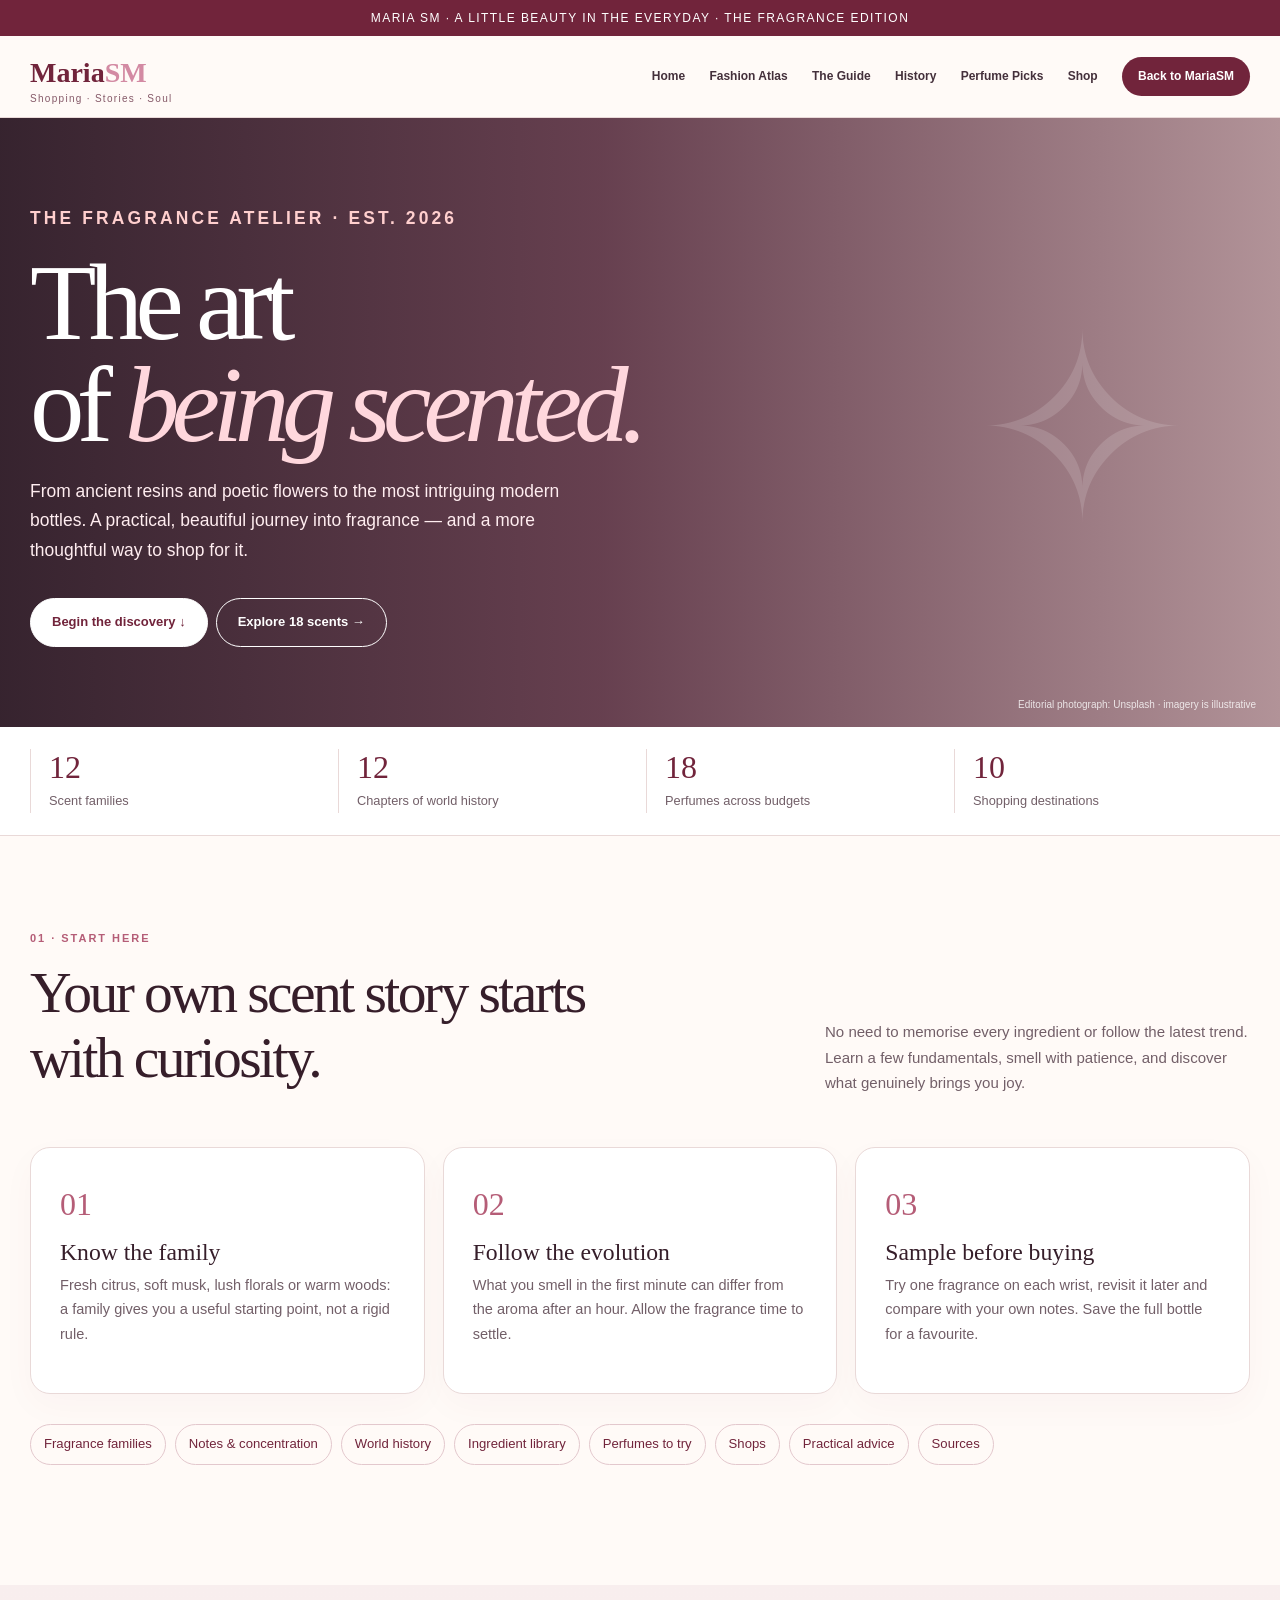
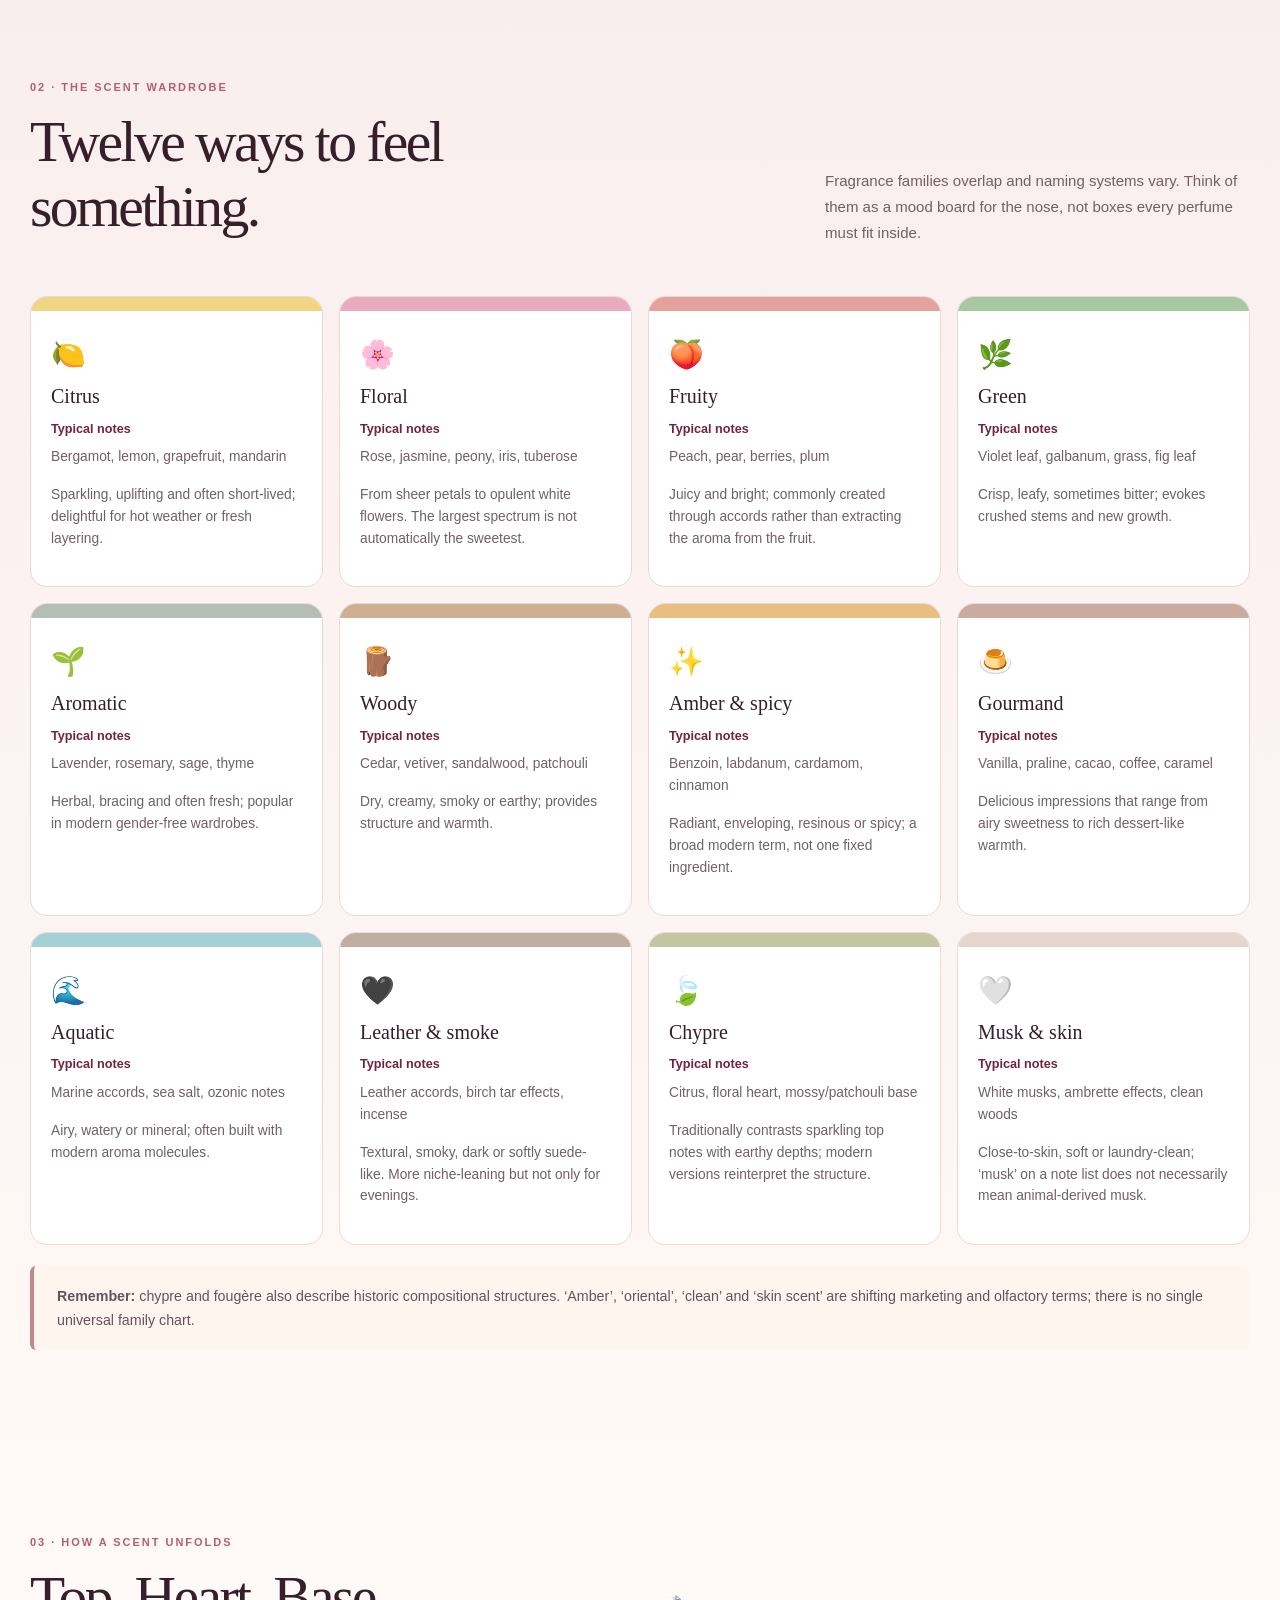
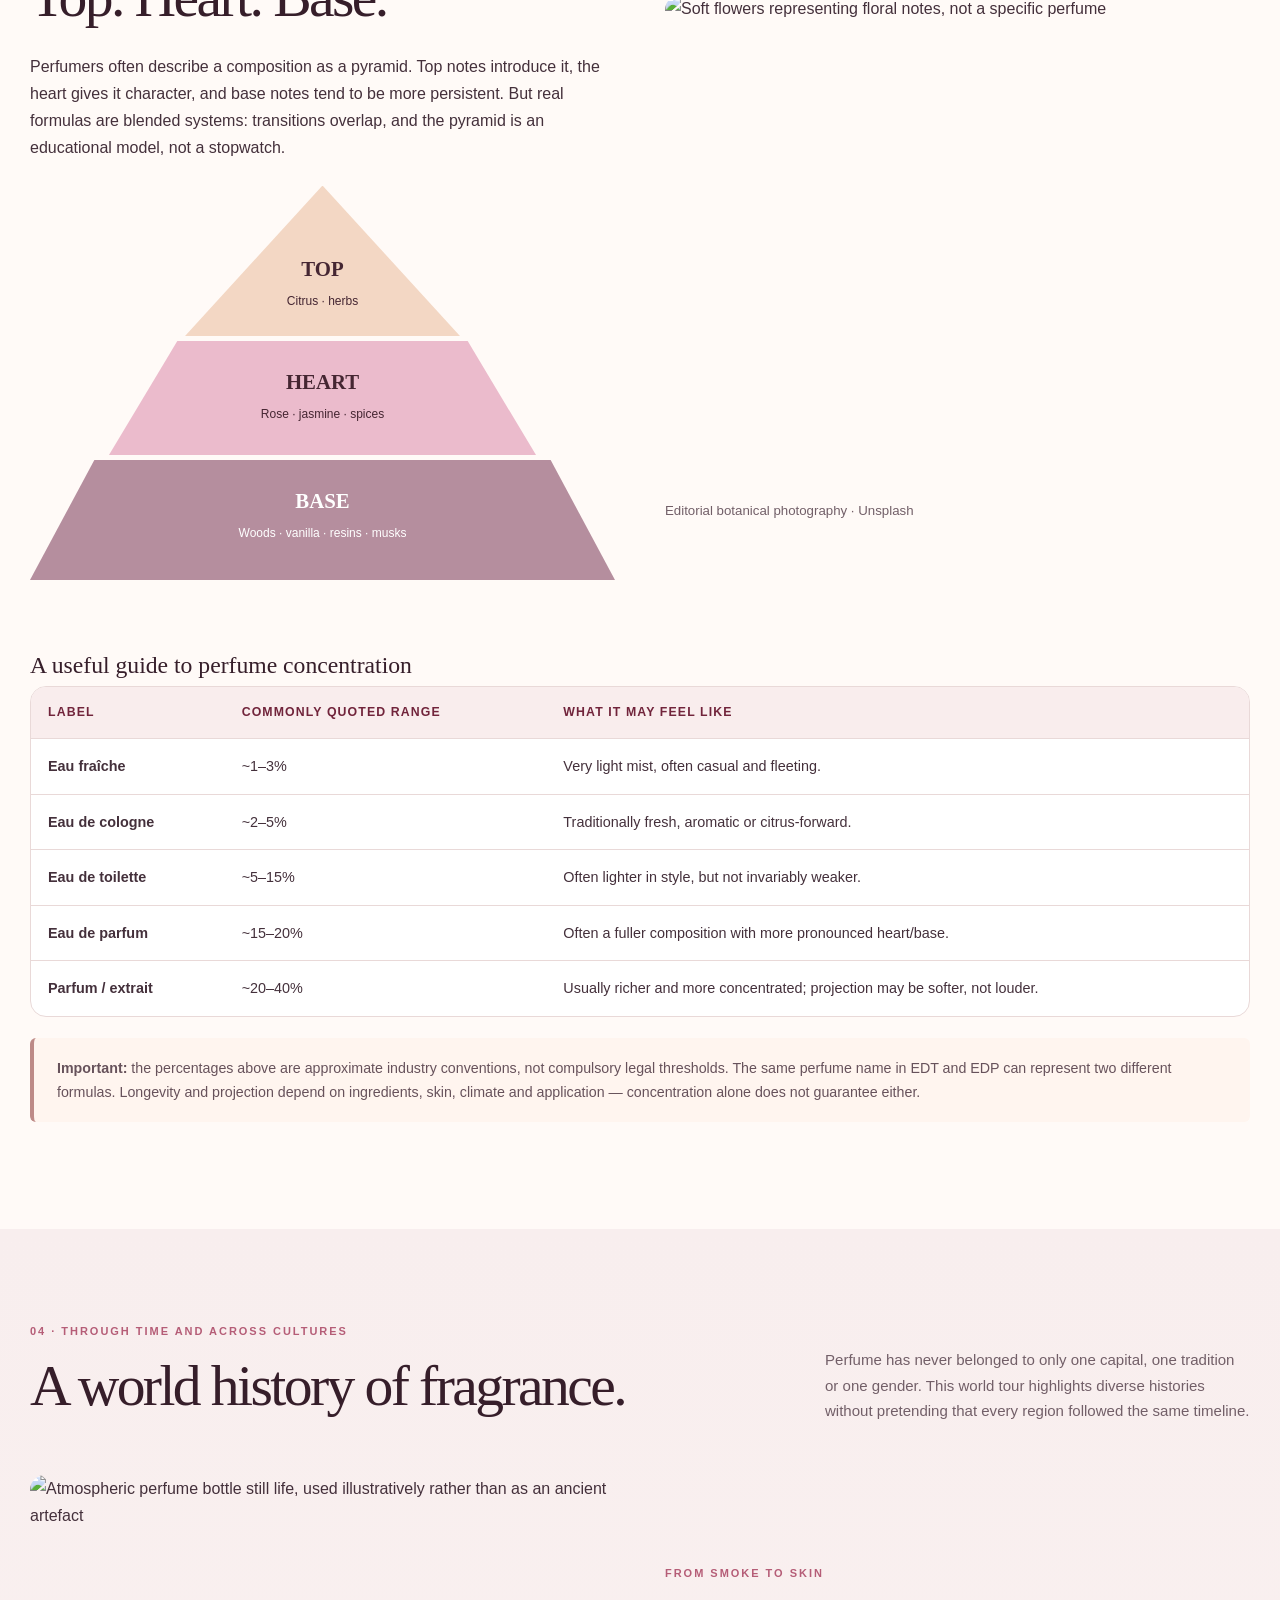
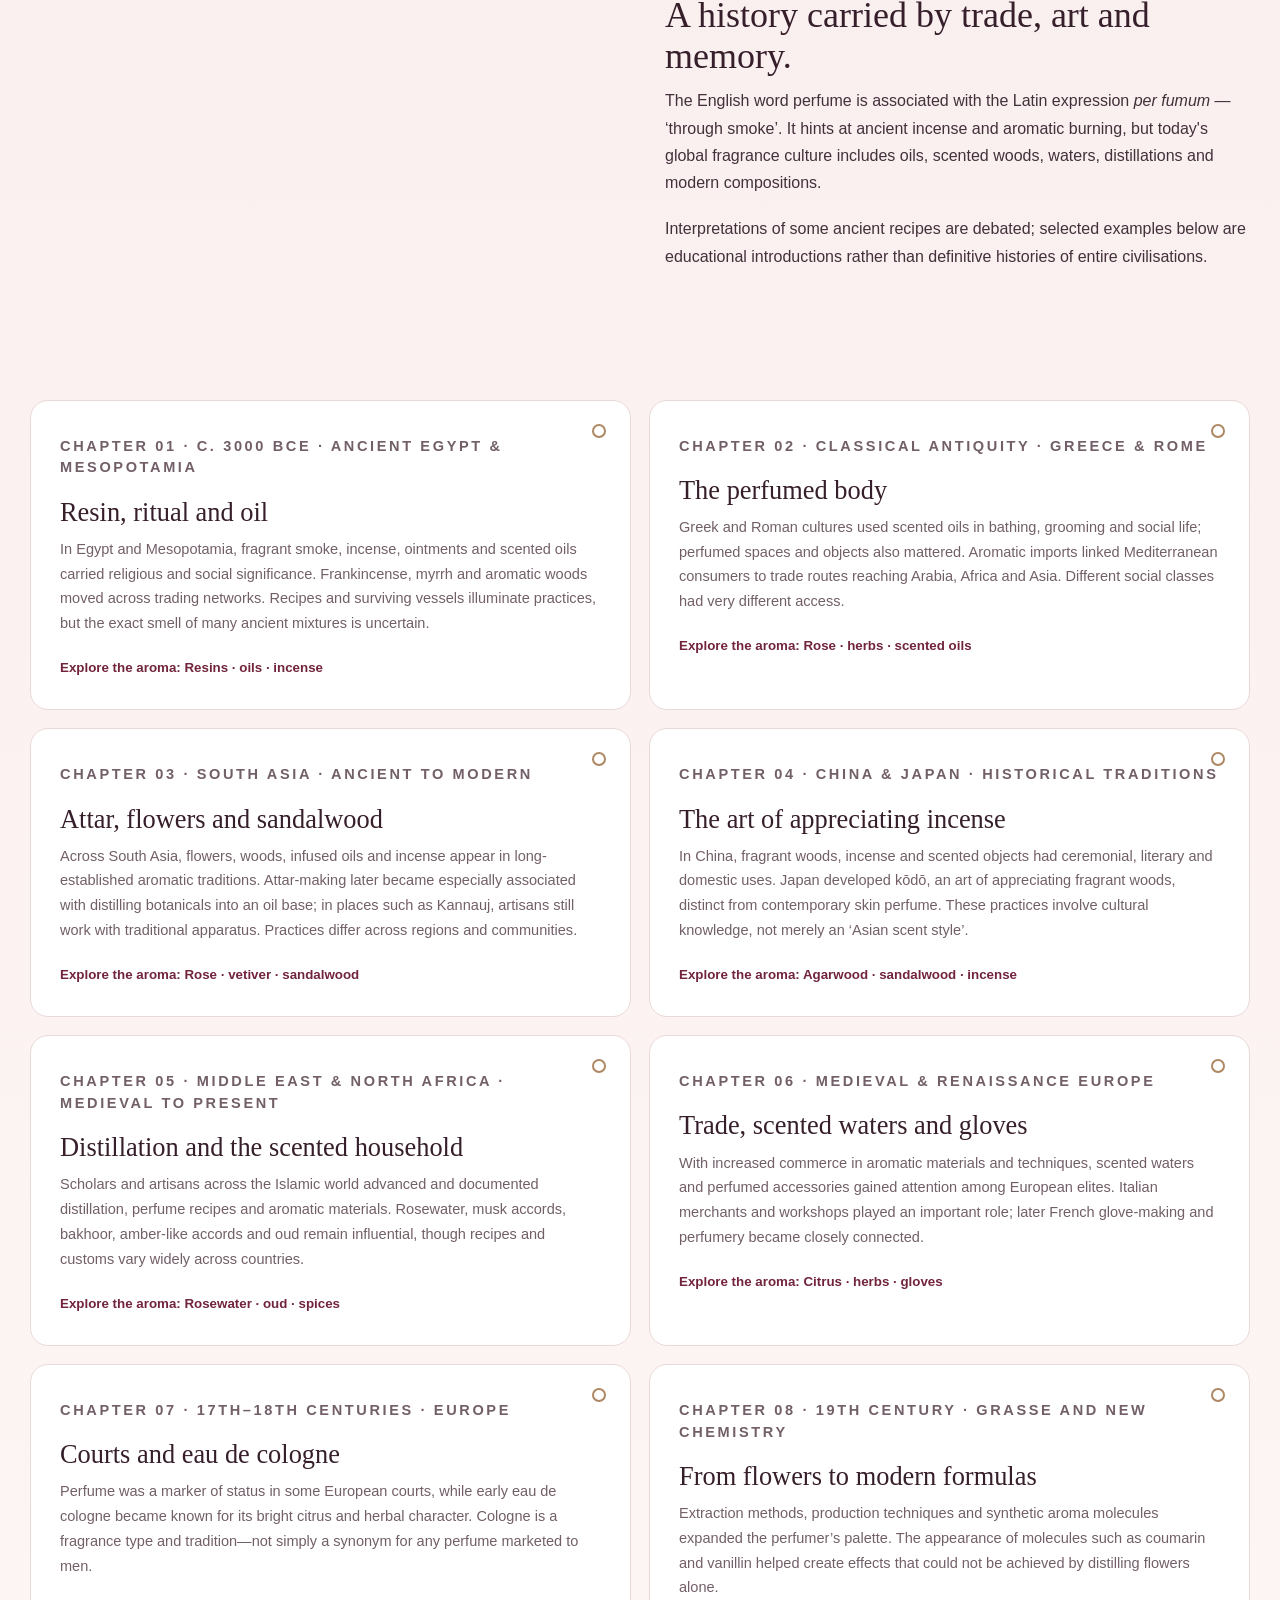
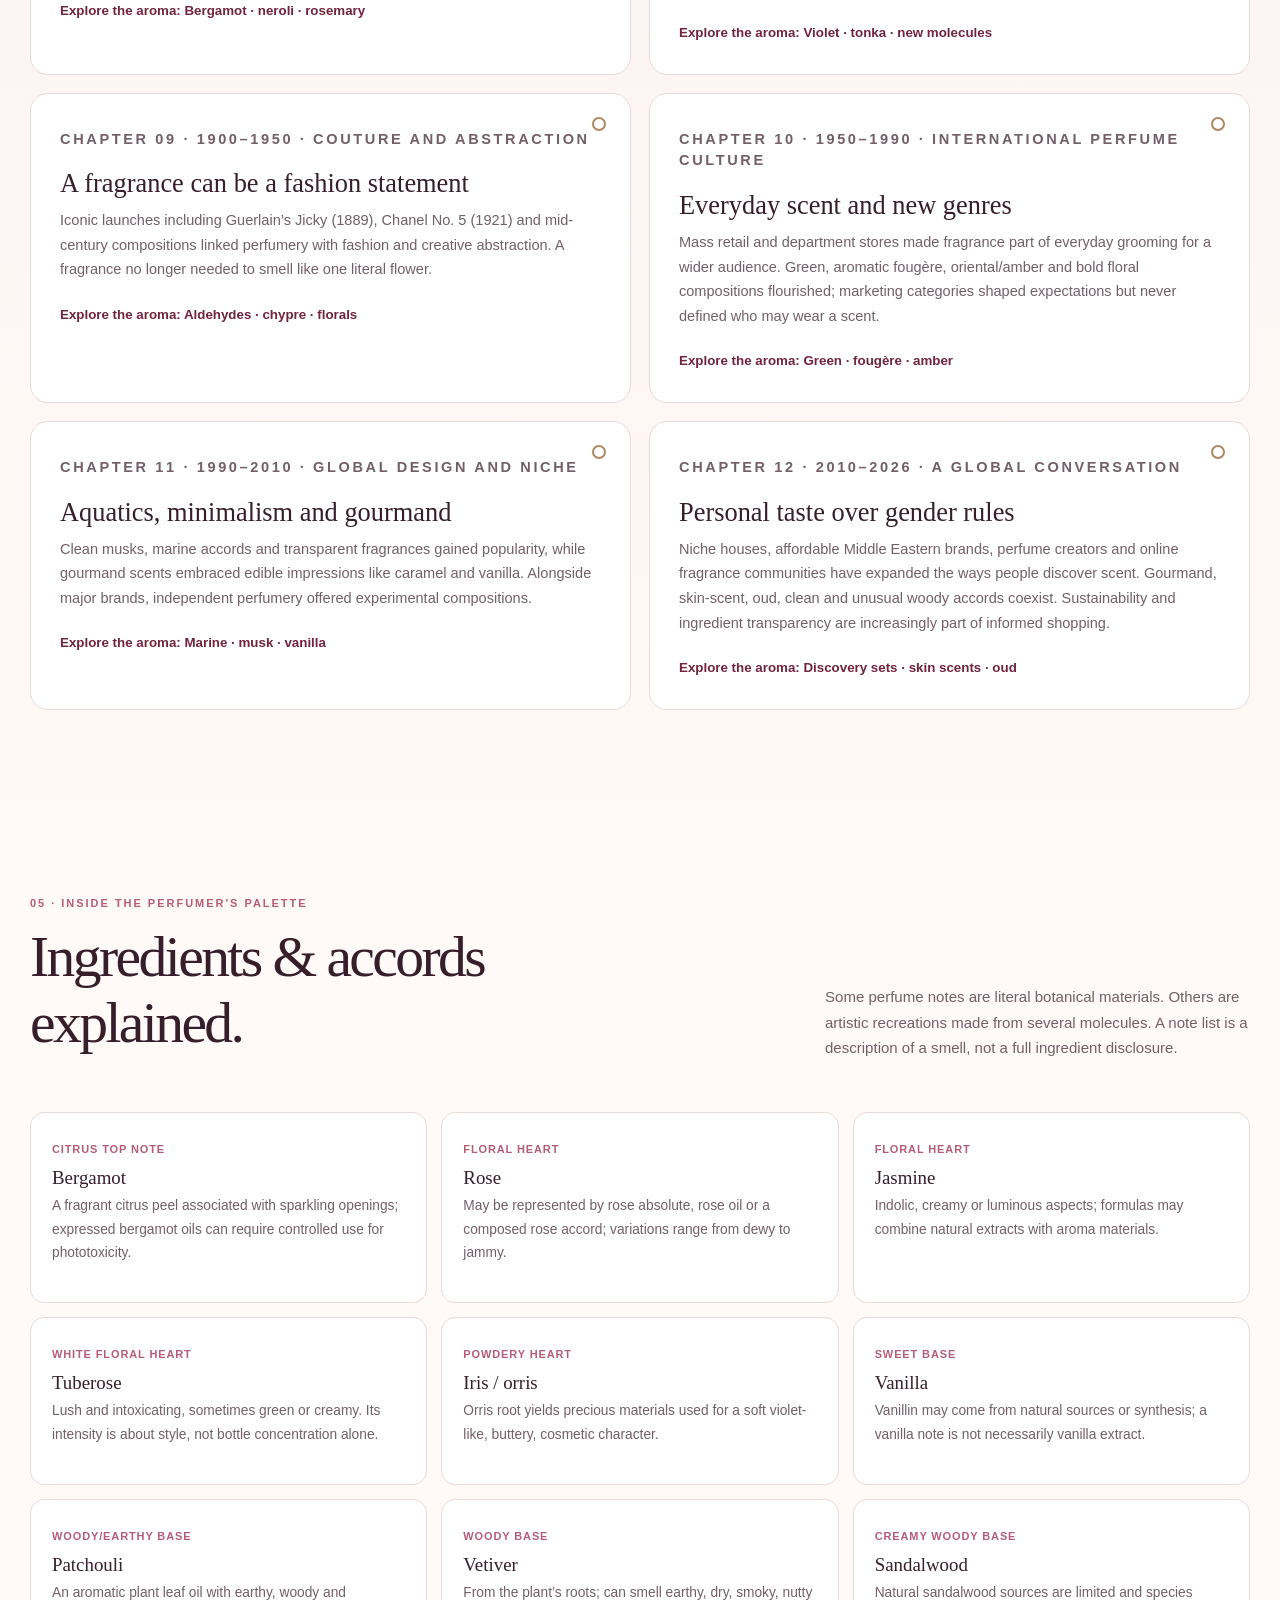
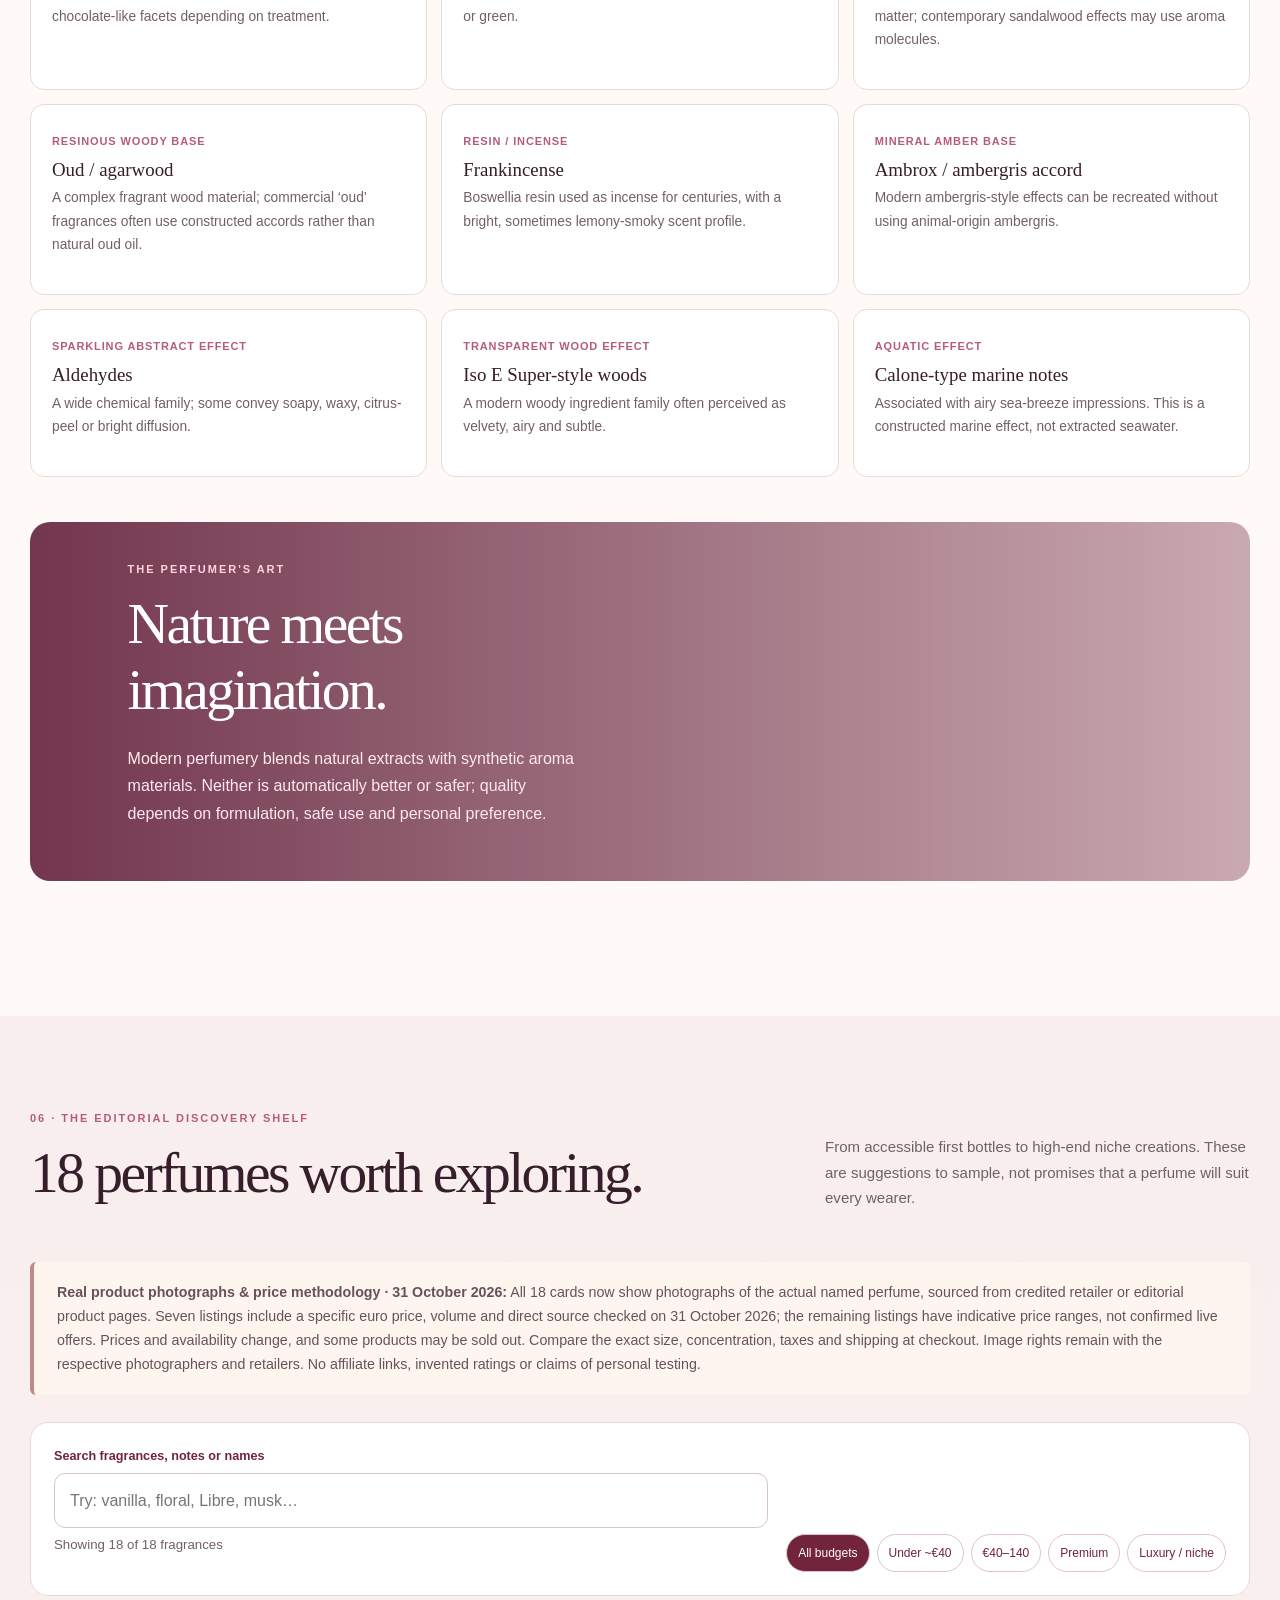
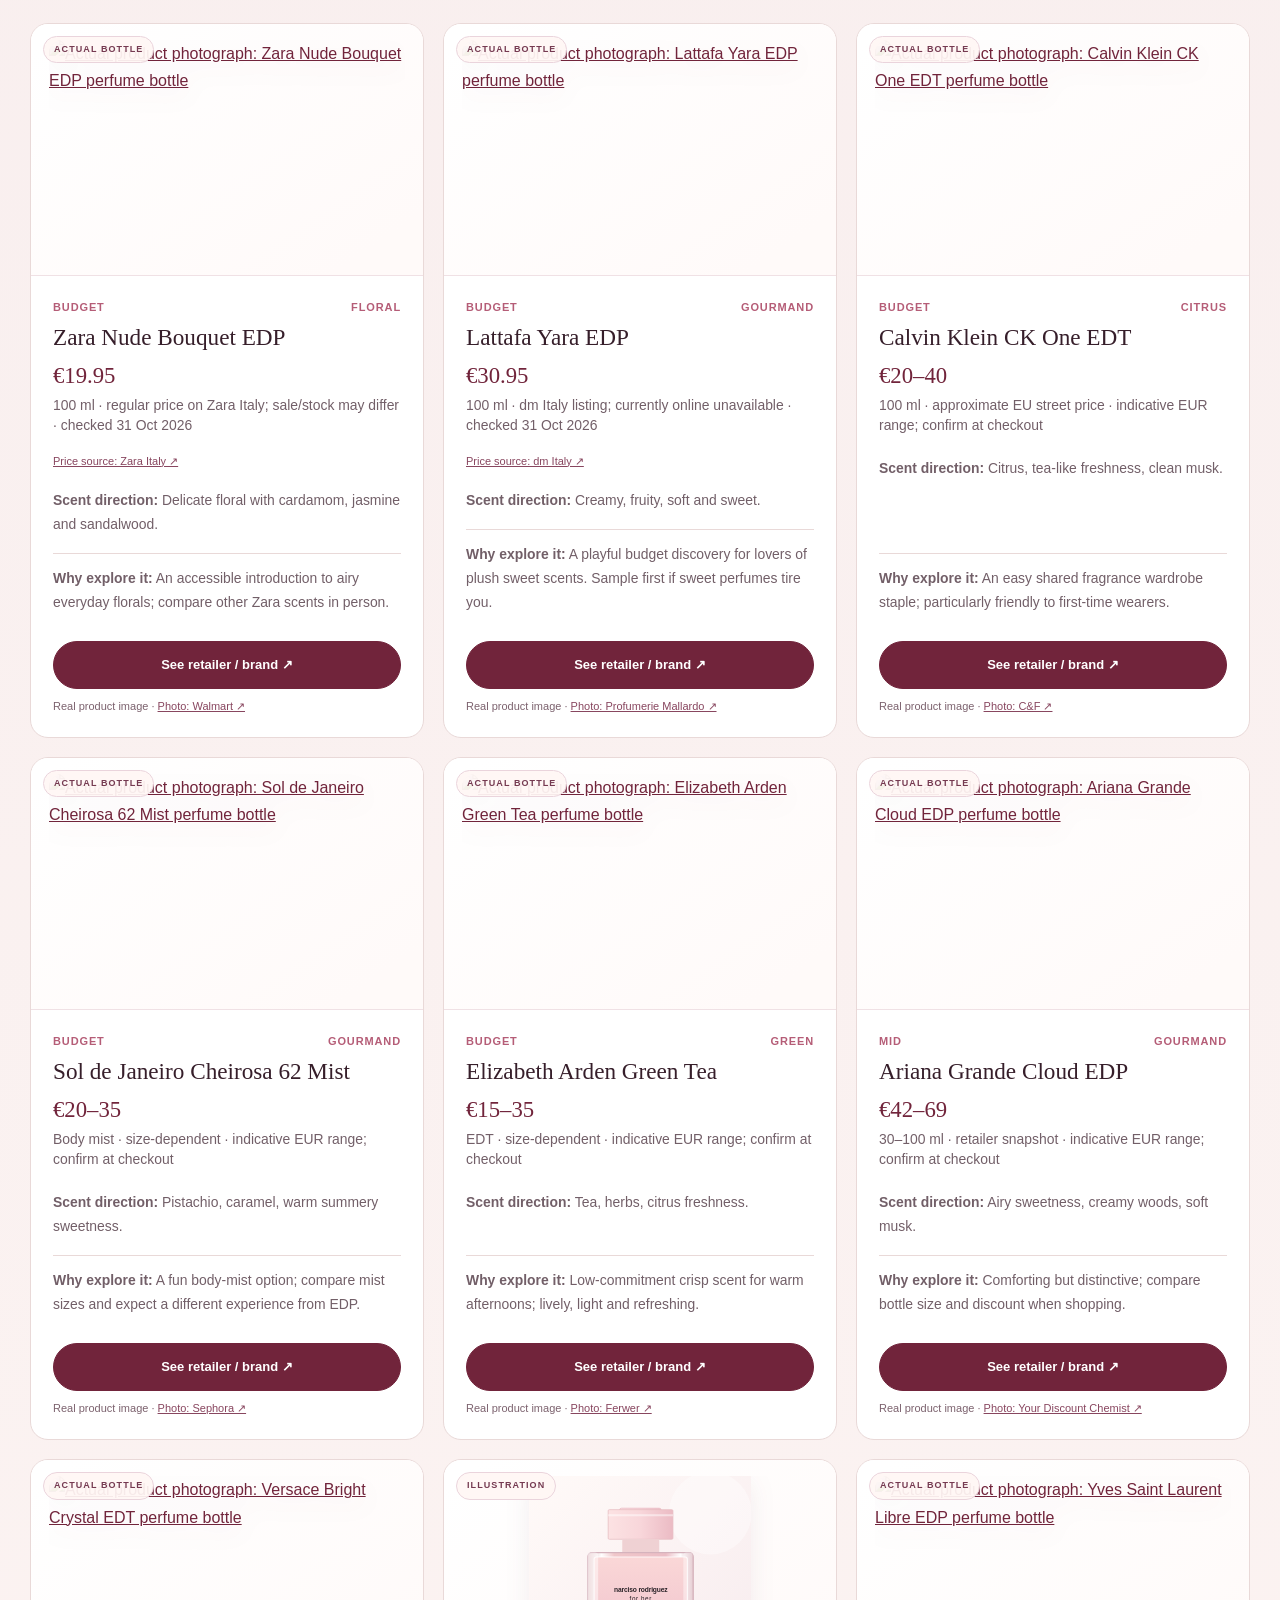
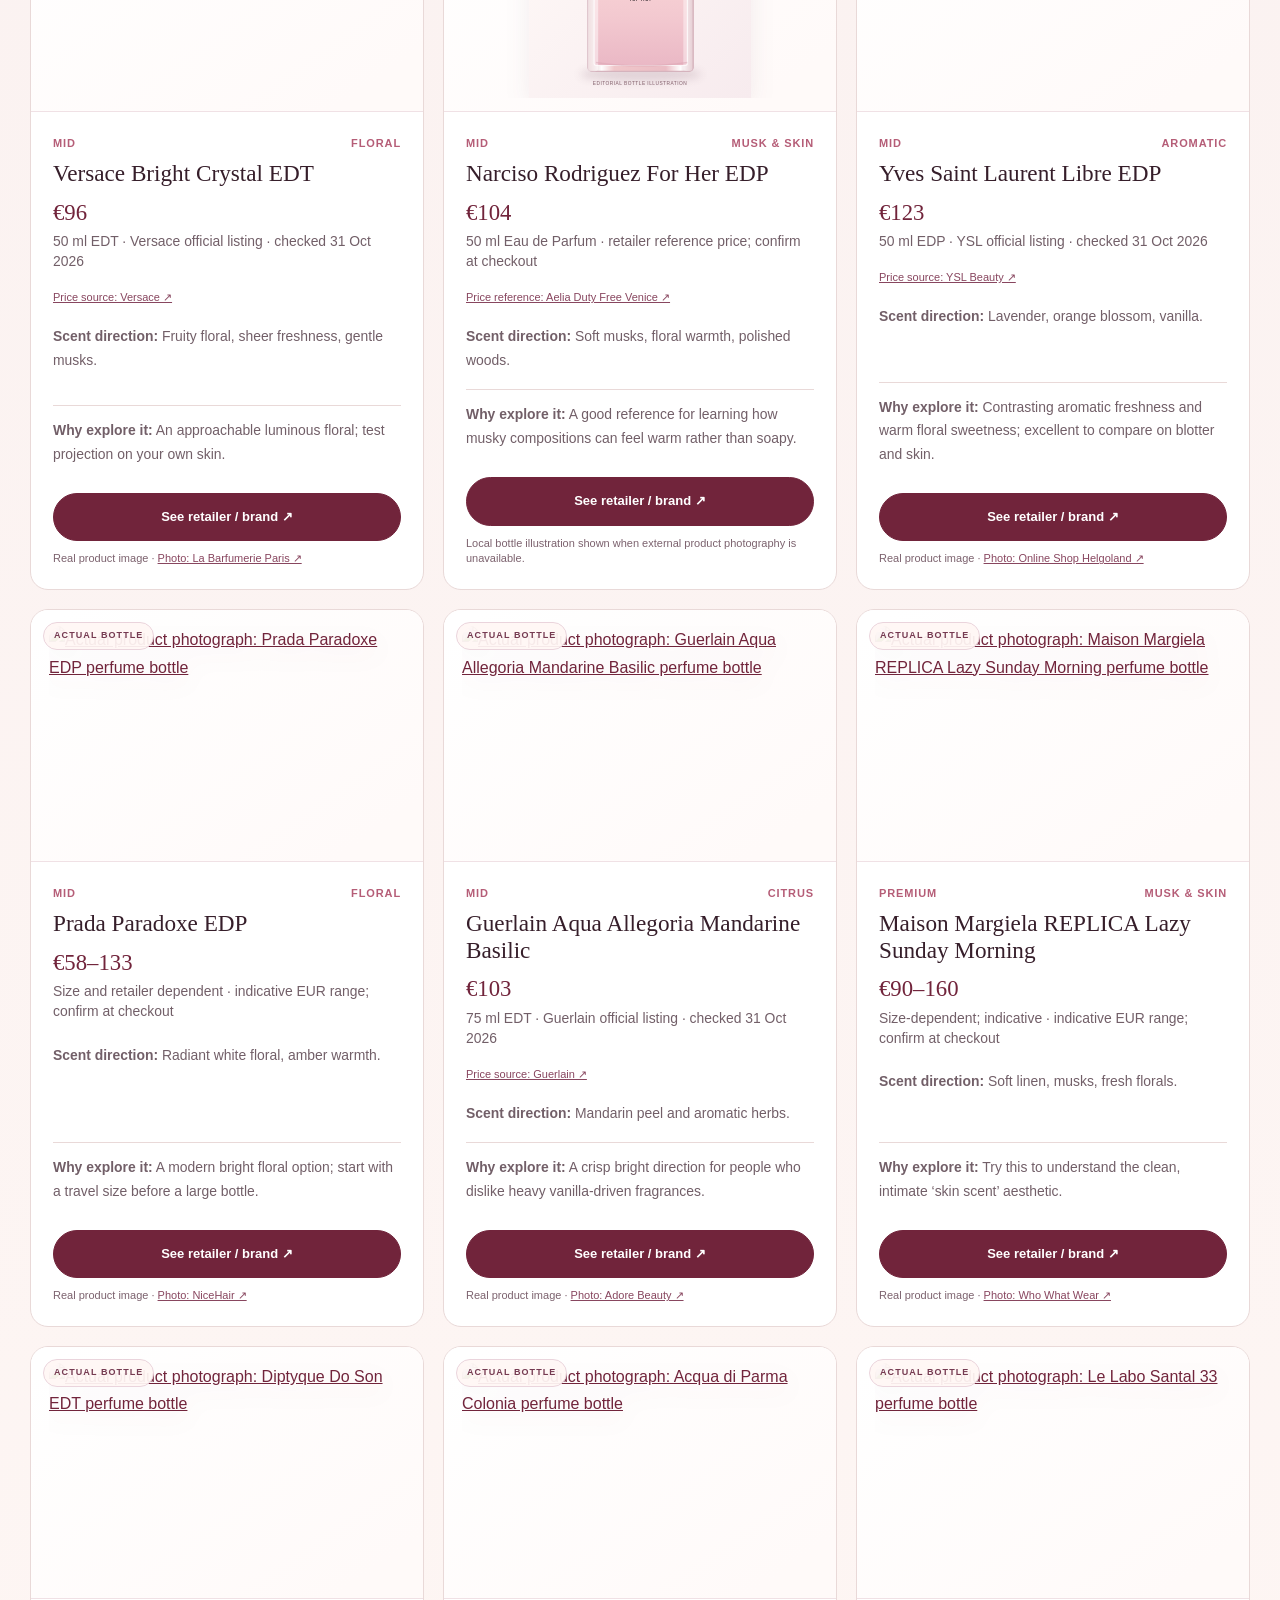
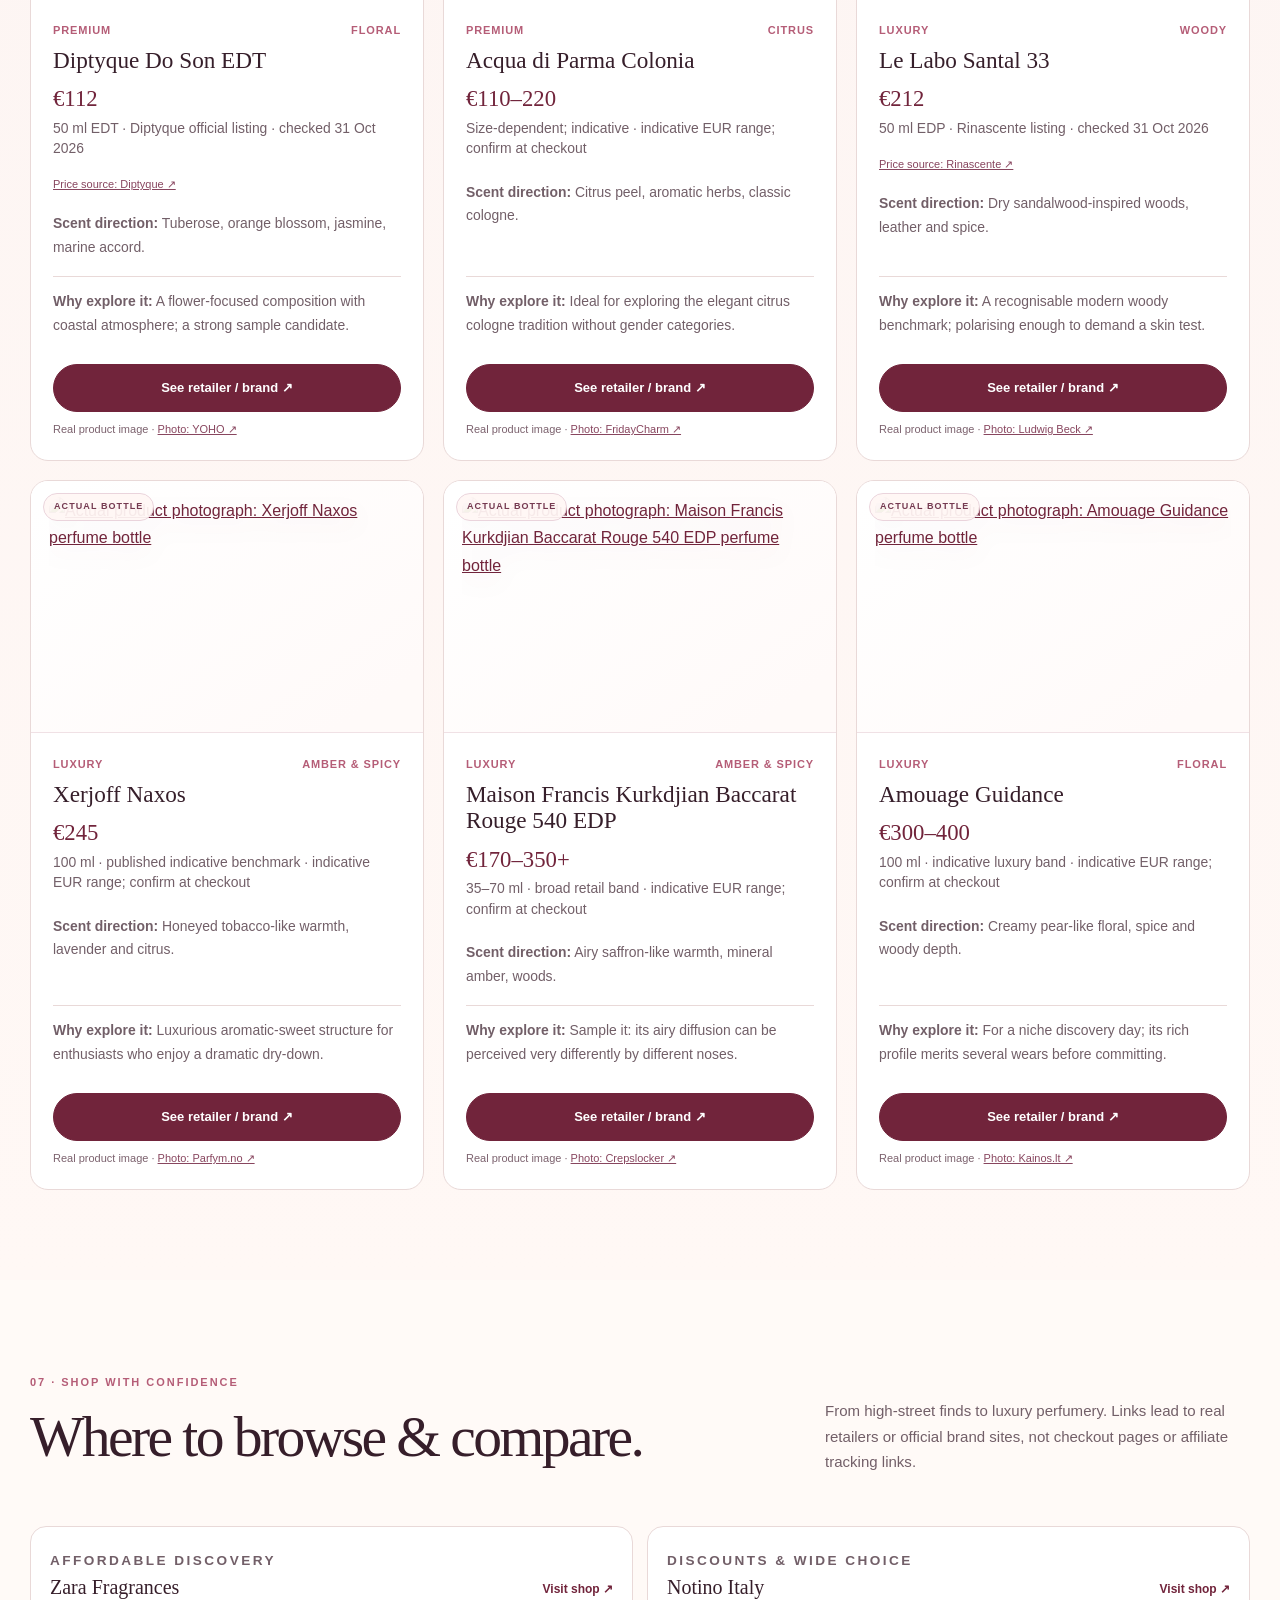
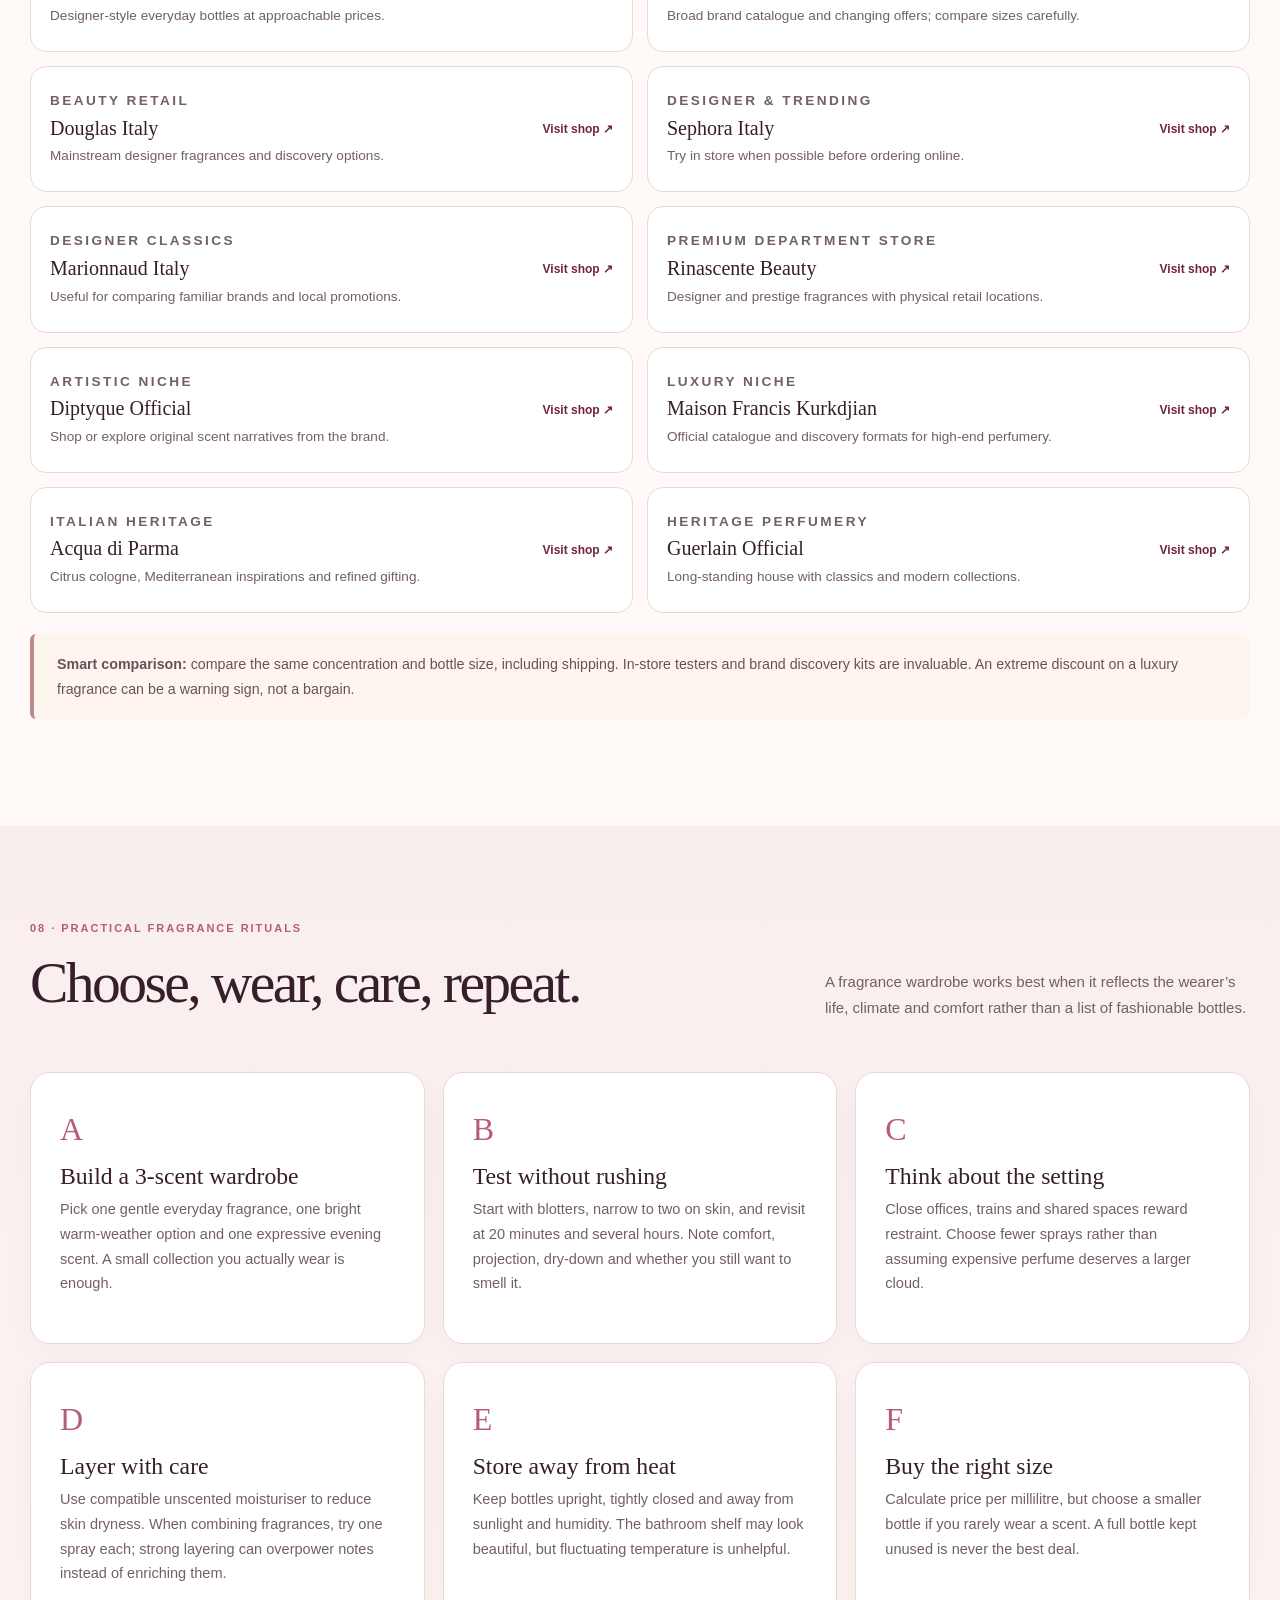
==== commit bf0ad17a: "Fix broken Narciso For Her EDP photo with Sephora image, second source and local fallback" ====
--- a/updates/docs/fragrance/index.html
+++ b/updates/docs/fragrance/index.html
@@ -34,7 +34,7 @@
 <section class="section alt" id="discover"><div class="wrap"><div class="sectionhead"><div><p class="eyebrow">06 · THE EDITORIAL DISCOVERY SHELF</p><h2>18 perfumes worth exploring.</h2></div><p>From accessible first bottles to high-end niche creations. These are suggestions to sample, not promises that a perfume will suit every wearer.</p></div>
 <p class="note"><strong>Real product photographs &amp; price methodology · 31 October 2026:</strong> All 18 cards now show photographs of the actual named perfume, sourced from credited retailer or editorial product pages. Seven listings include a specific euro price, volume and direct source checked on 31 October 2026; the remaining listings have indicative price ranges, not confirmed live offers. Prices and availability change, and some products may be sold out. Compare the exact size, concentration, taxes and shipping at checkout. Image rights remain with the respective photographers and retailers. No affiliate links, invented ratings or claims of personal testing.</p>
 <div class="shopcontrols"><div><label class="searchlabel" for="perfume-search">Search fragrances, notes or names</label><input id="perfume-search" type="search" placeholder="Try: vanilla, floral, Libre, musk…" autocomplete="off"><p class="small" id="filter-count" role="status">Showing all 18 fragrances</p></div><div class="filterset" role="group" aria-label="Filter perfume by spending level"><button type="button" data-budget="all" aria-pressed="true">All budgets</button><button type="button" data-budget="budget" aria-pressed="false">Under ~€40</button><button type="button" data-budget="mid" aria-pressed="false">€40–140</button><button type="button" data-budget="premium" aria-pressed="false">Premium</button><button type="button" data-budget="luxury" aria-pressed="false">Luxury / niche</button></div></div>
-<div class="productgrid" id="product-grid"><article class="product" data-family="floral" data-price="budget" data-search="zara nude bouquet edp 19.95 100 ml · listed €19.95 budget floral delicate floral with cardamom, jasmine and sandalwood an accessible introduction to airy everyday florals; compare other zara scents in person. https://www.zara.com/it/it/nude-bouquet-edp-100ml--3-4-fl--oz---p20130190.html #e5a0b2"><figure class="productvisual realvisual"><a class="photo-link" href="https://www.walmart.com/ip/1533632926" target="_blank" rel="noopener noreferrer" aria-label="View original photograph of Zara Nude Bouquet EDP at Walmart"><img src="https://i5.walmartimages.com/asr/cab3b7f3-1666-4702-b37b-e6148dfd9302.76a3a85d0ddfb6e0329fbcd34ed6f4b8.jpeg?odnBg=FFFFFF&amp;odnHeight=768&amp;odnWidth=768" width="600" height="600" alt="Actual product photograph: Zara Nude Bouquet EDP perfume bottle" loading="lazy" decoding="async"></a><span class="photo-stamp">ACTUAL BOTTLE</span></figure><div class="productbody"><div class="prodmeta"><span>budget</span><span>Floral</span></div><h3>Zara Nude Bouquet EDP</h3><div class="price">€19.95</div><p class="small">100 ml · regular price on Zara Italy; sale/stock may differ · checked 31 Oct 2026</p><p class="price-source"><a href="https://www.zara.com/it/it/nude-bouquet-edp-100ml--3-4-fl--oz---p20130190.html" target="_blank" rel="noopener noreferrer">Price source: Zara Italy ↗</a></p><p><strong>Scent direction:</strong> Delicate floral with cardamom, jasmine and sandalwood.</p><p class="why"><strong>Why explore it:</strong> An accessible introduction to airy everyday florals; compare other Zara scents in person.</p><a class="btn" href="https://www.zara.com/it/it/nude-bouquet-edp-100ml--3-4-fl--oz---p20130190.html" target="_blank" rel="noopener noreferrer">See retailer / brand ↗</a><p class="photo-credit">Real product image · <a href="https://www.walmart.com/ip/1533632926" target="_blank" rel="noopener noreferrer">Photo: Walmart ↗</a></p></div></article><article class="product" data-family="gourmand" data-price="budget" data-search="lattafa yara edp 25–35 100 ml · approx. budget gourmand creamy, fruity, soft and sweet a playful budget discovery for lovers of plush sweet scents. sample first if sweet perfumes tire you. https://www.notino.it/lattafa/ #e9a5c0"><figure class="productvisual realvisual"><a class="photo-link" href="https://www.profumeriemallardo.com/shop/eau-de-parfum/79916-lat-yara-edp-100ml-6291108730515.html" target="_blank" rel="noopener noreferrer" aria-label="View original photograph of Lattafa Yara EDP at Profumerie Mallardo"><img src="https://cdn-3-profumeriemallardo.server.it/shop/199502-large_default/lat-yara-edp-100ml.jpg" width="600" height="600" alt="Actual product photograph: Lattafa Yara EDP perfume bottle" loading="lazy" decoding="async"></a><span class="photo-stamp">ACTUAL BOTTLE</span></figure><div class="productbody"><div class="prodmeta"><span>budget</span><span>Gourmand</span></div><h3>Lattafa Yara EDP</h3><div class="price">€30.95</div><p class="small">100 ml · dm Italy listing; currently online unavailable · checked 31 Oct 2026</p><p class="price-source"><a href="https://www.dm-drogeriemarkt.it/p/d/2447597/lattafa-eau-de-parfum-yara" target="_blank" rel="noopener noreferrer">Price source: dm Italy ↗</a></p><p><strong>Scent direction:</strong> Creamy, fruity, soft and sweet.</p><p class="why"><strong>Why explore it:</strong> A playful budget discovery for lovers of plush sweet scents. Sample first if sweet perfumes tire you.</p><a class="btn" href="https://www.notino.it/lattafa/" target="_blank" rel="noopener noreferrer">See retailer / brand ↗</a><p class="photo-credit">Real product image · <a href="https://www.profumeriemallardo.com/shop/eau-de-parfum/79916-lat-yara-edp-100ml-6291108730515.html" target="_blank" rel="noopener noreferrer">Photo: Profumerie Mallardo ↗</a></p></div></article><article class="product" data-family="citrus" data-price="budget" data-search="calvin klein ck one edt 20–40 100 ml · approximate eu street price budget citrus citrus, tea-like freshness, clean musk an easy shared fragrance wardrobe staple; particularly friendly to first-time wearers. https://www.calvinklein.it/ #b6d2c1"><figure class="productvisual realvisual"><a class="photo-link" href="https://cf.com.lb/products/ck-one-eau-de-toilette" target="_blank" rel="noopener noreferrer" aria-label="View original photograph of Calvin Klein CK One EDT at C&amp;F"><img src="https://cf.com.lb/cdn/shop/files/88300107407.jpg?v=1750772720&amp;width=2048" width="600" height="600" alt="Actual product photograph: Calvin Klein CK One EDT perfume bottle" loading="lazy" decoding="async"></a><span class="photo-stamp">ACTUAL BOTTLE</span></figure><div class="productbody"><div class="prodmeta"><span>budget</span><span>Citrus</span></div><h3>Calvin Klein CK One EDT</h3><div class="price">€20–40</div><p class="small">100 ml · approximate EU street price · indicative EUR range; confirm at checkout</p><p><strong>Scent direction:</strong> Citrus, tea-like freshness, clean musk.</p><p class="why"><strong>Why explore it:</strong> An easy shared fragrance wardrobe staple; particularly friendly to first-time wearers.</p><a class="btn" href="https://www.calvinklein.it/" target="_blank" rel="noopener noreferrer">See retailer / brand ↗</a><p class="photo-credit">Real product image · <a href="https://cf.com.lb/products/ck-one-eau-de-toilette" target="_blank" rel="noopener noreferrer">Photo: C&amp;F ↗</a></p></div></article><article class="product" data-family="gourmand" data-price="budget" data-search="sol de janeiro cheirosa 62 mist 20–35 body mist · size-dependent budget gourmand pistachio, caramel, warm summery sweetness a fun body-mist option; compare mist sizes and expect a different experience from edp. https://soldejaneiro.com/collections/perfume-mists #e5b57e"><figure class="productvisual realvisual"><a class="photo-link" href="https://www.sephora.com/buy/orange-perfume" target="_blank" rel="noopener noreferrer" aria-label="View original photograph of Sol de Janeiro Cheirosa 62 Mist at Sephora"><img src="https://www.sephora.com/productimages/sku/s1930759-main-zoom.jpg?imwidth=450" width="600" height="600" alt="Actual product photograph: Sol de Janeiro Cheirosa 62 Mist perfume bottle" loading="lazy" decoding="async"></a><span class="photo-stamp">ACTUAL BOTTLE</span></figure><div class="productbody"><div class="prodmeta"><span>budget</span><span>Gourmand</span></div><h3>Sol de Janeiro Cheirosa 62 Mist</h3><div class="price">€20–35</div><p class="small">Body mist · size-dependent · indicative EUR range; confirm at checkout</p><p><strong>Scent direction:</strong> Pistachio, caramel, warm summery sweetness.</p><p class="why"><strong>Why explore it:</strong> A fun body-mist option; compare mist sizes and expect a different experience from EDP.</p><a class="btn" href="https://soldejaneiro.com/collections/perfume-mists" target="_blank" rel="noopener noreferrer">See retailer / brand ↗</a><p class="photo-credit">Real product image · <a href="https://www.sephora.com/buy/orange-perfume" target="_blank" rel="noopener noreferrer">Photo: Sephora ↗</a></p></div></article><article class="product" data-family="green" data-price="budget" data-search="elizabeth arden green tea 15–35 edt · size-dependent budget green tea, herbs, citrus freshness low-commitment crisp scent for warm afternoons; lively, light and refreshing. https://www.elizabetharden.com/ #9cba96"><figure class="productvisual realvisual"><a class="photo-link" href="https://www.ferwer.nl/elizabeth-arden-green-tea-eau-de-toilette-voor-dames" target="_blank" rel="noopener noreferrer" aria-label="View original photograph of Elizabeth Arden Green Tea at Ferwer"><img src="https://www.ferwer.nl/images/elizabeth-arden-13126-2-l.webp" width="600" height="600" alt="Actual product photograph: Elizabeth Arden Green Tea perfume bottle" loading="lazy" decoding="async"></a><span class="photo-stamp">ACTUAL BOTTLE</span></figure><div class="productbody"><div class="prodmeta"><span>budget</span><span>Green</span></div><h3>Elizabeth Arden Green Tea</h3><div class="price">€15–35</div><p class="small">EDT · size-dependent · indicative EUR range; confirm at checkout</p><p><strong>Scent direction:</strong> Tea, herbs, citrus freshness.</p><p class="why"><strong>Why explore it:</strong> Low-commitment crisp scent for warm afternoons; lively, light and refreshing.</p><a class="btn" href="https://www.elizabetharden.com/" target="_blank" rel="noopener noreferrer">See retailer / brand ↗</a><p class="photo-credit">Real product image · <a href="https://www.ferwer.nl/elizabeth-arden-green-tea-eau-de-toilette-voor-dames" target="_blank" rel="noopener noreferrer">Photo: Ferwer ↗</a></p></div></article><article class="product" data-family="gourmand" data-price="mid" data-search="ariana grande cloud edp 42–69 30–100 ml · retailer snapshot mid gourmand airy sweetness, creamy woods, soft musk comforting but distinctive; compare bottle size and discount when shopping. https://www.notino.it/ariana-grande/ariana-grande-cloud-eau-de-parfum-da-donna/p-15969175/ #c2bddb"><figure class="productvisual realvisual"><a class="photo-link" href="https://www.yourdiscountchemist.com.au/cloud-100ml-edp-by-ariana-grande-womens" target="_blank" rel="noopener noreferrer" aria-label="View original photograph of Ariana Grande Cloud EDP at Your Discount Chemist"><img src="https://cdn11.bigcommerce.com/s-d75m9rit2s/images/stencil/1280x1280/products/11353/645103/71kMf7Wf1XL__74783.1704863029.jpg?c=1" width="600" height="600" alt="Actual product photograph: Ariana Grande Cloud EDP perfume bottle" loading="lazy" decoding="async"></a><span class="photo-stamp">ACTUAL BOTTLE</span></figure><div class="productbody"><div class="prodmeta"><span>mid</span><span>Gourmand</span></div><h3>Ariana Grande Cloud EDP</h3><div class="price">€42–69</div><p class="small">30–100 ml · retailer snapshot · indicative EUR range; confirm at checkout</p><p><strong>Scent direction:</strong> Airy sweetness, creamy woods, soft musk.</p><p class="why"><strong>Why explore it:</strong> Comforting but distinctive; compare bottle size and discount when shopping.</p><a class="btn" href="https://www.notino.it/ariana-grande/ariana-grande-cloud-eau-de-parfum-da-donna/p-15969175/" target="_blank" rel="noopener noreferrer">See retailer / brand ↗</a><p class="photo-credit">Real product image · <a href="https://www.yourdiscountchemist.com.au/cloud-100ml-edp-by-ariana-grande-womens" target="_blank" rel="noopener noreferrer">Photo: Your Discount Chemist ↗</a></p></div></article><article class="product" data-family="floral" data-price="mid" data-search="versace bright crystal edt 48–96 50 ml · retailer range mid floral fruity floral, sheer freshness, gentle musks an approachable luminous floral; test projection on your own skin. https://www.versace.com/it/it/donna/accessori/profumi-e-cura-del-corpo/bright-crystal/ #e8a2af"><figure class="productvisual realvisual"><a class="photo-link" href="https://la-barfumerie.com/nl-en/products/bright-crystal-eau-de-toilette-50-ml-versace" target="_blank" rel="noopener noreferrer" aria-label="View original photograph of Versace Bright Crystal EDT at La Barfumerie Paris"><img src="https://la-barfumerie.com/cdn/shop/files/Bright_Crystal_Eau_de_Toilette_50_ml_Versace_2.jpg?v=1751002702" width="600" height="600" alt="Actual product photograph: Versace Bright Crystal EDT perfume bottle" loading="lazy" decoding="async"></a><span class="photo-stamp">ACTUAL BOTTLE</span></figure><div class="productbody"><div class="prodmeta"><span>mid</span><span>Floral</span></div><h3>Versace Bright Crystal EDT</h3><div class="price">€96</div><p class="small">50 ml EDT · Versace official listing · checked 31 Oct 2026</p><p class="price-source"><a href="https://www.versace.com/it/it/donna/accessori/profumi-e-cura-del-corpo/bright-crystal/" target="_blank" rel="noopener noreferrer">Price source: Versace ↗</a></p><p><strong>Scent direction:</strong> Fruity floral, sheer freshness, gentle musks.</p><p class="why"><strong>Why explore it:</strong> An approachable luminous floral; test projection on your own skin.</p><a class="btn" href="https://www.versace.com/it/it/donna/accessori/profumi-e-cura-del-corpo/bright-crystal/" target="_blank" rel="noopener noreferrer">See retailer / brand ↗</a><p class="photo-credit">Real product image · <a href="https://la-barfumerie.com/nl-en/products/bright-crystal-eau-de-toilette-50-ml-versace" target="_blank" rel="noopener noreferrer">Photo: La Barfumerie Paris ↗</a></p></div></article><article class="product" data-family="musk &amp; skin" data-price="mid" data-search="narciso rodriguez for her edp 57–124 size and retailer dependent mid musk &amp; skin soft musks, floral warmth, polished woods a good reference for learning how musky compositions can feel warm rather than soapy. https://www.marionnaud.it/v/de-parfum-donna #d7a9ac"><figure class="productvisual realvisual"><a class="photo-link" href="https://scentfie.com/product/narciso-rodriguez-black-box/" target="_blank" rel="noopener noreferrer" aria-label="View original photograph of Narciso Rodriguez For Her EDP at Scentfie"><img src="https://scentfie.com/wp-content/uploads/2019/06/Narciso-Rodriguez-For-Her-Black-Box-100ml-with-Box.jpg" width="600" height="600" alt="Actual product photograph: Narciso Rodriguez For Her EDP perfume bottle" loading="lazy" decoding="async"></a><span class="photo-stamp">ACTUAL BOTTLE</span></figure><div class="productbody"><div class="prodmeta"><span>mid</span><span>Musk &amp; skin</span></div><h3>Narciso Rodriguez For Her EDP</h3><div class="price">€57–124</div><p class="small">Size and retailer dependent · indicative EUR range; confirm at checkout</p><p><strong>Scent direction:</strong> Soft musks, floral warmth, polished woods.</p><p class="why"><strong>Why explore it:</strong> A good reference for learning how musky compositions can feel warm rather than soapy.</p><a class="btn" href="https://www.marionnaud.it/v/de-parfum-donna" target="_blank" rel="noopener noreferrer">See retailer / brand ↗</a><p class="photo-credit">Real product image · <a href="https://scentfie.com/product/narciso-rodriguez-black-box/" target="_blank" rel="noopener noreferrer">Photo: Scentfie ↗</a></p></div></article><article class="product" data-family="aromatic" data-price="mid" data-search="yves saint laurent libre edp 60–140 size and retailer dependent mid aromatic lavender, orange blossom, vanilla contrasting aromatic freshness and warm floral sweetness; excellent to compare on blotter and skin. https://www.marionnaud.it/v/de-parfum-donna #c9a570"><figure class="productvisual realvisual"><a class="photo-link" href="https://www.onlineshop-helgoland.de/en/produkte/ladies-perfume/yves-saint-laurent-libre-eau-de-parfum-50ml" target="_blank" rel="noopener noreferrer" aria-label="View original photograph of Yves Saint Laurent Libre EDP at Online Shop Helgoland"><img src="https://cdn.onlineshop-helgoland.de/media/1c/71/cd/1742538563/3614272648418.png?ts=1742538563" width="600" height="600" alt="Actual product photograph: Yves Saint Laurent Libre EDP perfume bottle" loading="lazy" decoding="async"></a><span class="photo-stamp">ACTUAL BOTTLE</span></figure><div class="productbody"><div class="prodmeta"><span>mid</span><span>Aromatic</span></div><h3>Yves Saint Laurent Libre EDP</h3><div class="price">€123</div><p class="small">50 ml EDP · YSL official listing · checked 31 Oct 2026</p><p class="price-source"><a href="https://www.yslbeauty.it/profumi/profumi-per-lei/libre/libre-eau-de-parfum/WW-50424YSL.html" target="_blank" rel="noopener noreferrer">Price source: YSL Beauty ↗</a></p><p><strong>Scent direction:</strong> Lavender, orange blossom, vanilla.</p><p class="why"><strong>Why explore it:</strong> Contrasting aromatic freshness and warm floral sweetness; excellent to compare on blotter and skin.</p><a class="btn" href="https://www.marionnaud.it/v/de-parfum-donna" target="_blank" rel="noopener noreferrer">See retailer / brand ↗</a><p class="photo-credit">Real product image · <a href="https://www.onlineshop-helgoland.de/en/produkte/ladies-perfume/yves-saint-laurent-libre-eau-de-parfum-50ml" target="_blank" rel="noopener noreferrer">Photo: Online Shop Helgoland ↗</a></p></div></article><article class="product" data-family="floral" data-price="mid" data-search="prada paradoxe edp 58–133 size and retailer dependent mid floral radiant white floral, amber warmth a modern bright floral option; start with a travel size before a large bottle. https://www.marionnaud.it/v/de-parfum-donna #efc6b3"><figure class="productvisual realvisual"><a class="photo-link" href="https://nicehair.dk/prada-paradoxe-edp-50-mln.html" target="_blank" rel="noopener noreferrer" aria-label="View original photograph of Prada Paradoxe EDP at NiceHair"><img src="https://distcdn.nicehair.dk/products/100327/prada-paradoxe-edp-50-ml-1663159615.jpg" width="600" height="600" alt="Actual product photograph: Prada Paradoxe EDP perfume bottle" loading="lazy" decoding="async"></a><span class="photo-stamp">ACTUAL BOTTLE</span></figure><div class="productbody"><div class="prodmeta"><span>mid</span><span>Floral</span></div><h3>Prada Paradoxe EDP</h3><div class="price">€58–133</div><p class="small">Size and retailer dependent · indicative EUR range; confirm at checkout</p><p><strong>Scent direction:</strong> Radiant white floral, amber warmth.</p><p class="why"><strong>Why explore it:</strong> A modern bright floral option; start with a travel size before a large bottle.</p><a class="btn" href="https://www.marionnaud.it/v/de-parfum-donna" target="_blank" rel="noopener noreferrer">See retailer / brand ↗</a><p class="photo-credit">Real product image · <a href="https://nicehair.dk/prada-paradoxe-edp-50-mln.html" target="_blank" rel="noopener noreferrer">Photo: NiceHair ↗</a></p></div></article><article class="product" data-family="citrus" data-price="mid" data-search="guerlain aqua allegoria mandarine basilic 65–145 size-dependent; typical eu range mid citrus mandarin peel and aromatic herbs a crisp bright direction for people who dislike heavy vanilla-driven fragrances. https://www.guerlain.com/it/it-it/p/aqua-allegoria-mandarine-basilic-eau-de-toilette-p014432.html #e6c584"><figure class="productvisual realvisual"><a class="photo-link" href="https://www.adorebeauty.com.au/p/guerlain/guerlain-aqua-allegoria-mandarin-basilic-edt-75ml.html" target="_blank" rel="noopener noreferrer" aria-label="View original photograph of Guerlain Aqua Allegoria Mandarine Basilic at Adore Beauty"><img src="https://www.adorebeauty.com.au/pim_media/000/575/289/GN014394_Aqua_Allegoria_Mandarin_Basilic_EDT_75ml_2.png?fmt=webp&amp;h=386&amp;w=386" width="600" height="600" alt="Actual product photograph: Guerlain Aqua Allegoria Mandarine Basilic perfume bottle" loading="lazy" decoding="async"></a><span class="photo-stamp">ACTUAL BOTTLE</span></figure><div class="productbody"><div class="prodmeta"><span>mid</span><span>Citrus</span></div><h3>Guerlain Aqua Allegoria Mandarine Basilic</h3><div class="price">€103</div><p class="small">75 ml EDT · Guerlain official listing · checked 31 Oct 2026</p><p class="price-source"><a href="https://www.guerlain.com/it/it-it/p/aqua-allegoria-mandarine-basilic---eau-de-toilette-G014394.html" target="_blank" rel="noopener noreferrer">Price source: Guerlain ↗</a></p><p><strong>Scent direction:</strong> Mandarin peel and aromatic herbs.</p><p class="why"><strong>Why explore it:</strong> A crisp bright direction for people who dislike heavy vanilla-driven fragrances.</p><a class="btn" href="https://www.guerlain.com/it/it-it/p/aqua-allegoria-mandarine-basilic-eau-de-toilette-P014432.html" target="_blank" rel="noopener noreferrer">See retailer / brand ↗</a><p class="photo-credit">Real product image · <a href="https://www.adorebeauty.com.au/p/guerlain/guerlain-aqua-allegoria-mandarin-basilic-edt-75ml.html" target="_blank" rel="noopener noreferrer">Photo: Adore Beauty ↗</a></p></div></article><article class="product" data-family="musk &amp; skin" data-price="premium" data-search="maison margiela replica lazy sunday morning 90–160 size-dependent; indicative premium musk &amp; skin soft linen, musks, fresh florals try this to understand the clean, intimate ‘skin scent’ aesthetic. https://www.maisonmargiela-fragrances.us/ #dad2cf"><figure class="productvisual realvisual"><a class="photo-link" href="https://www.whowhatwear.com/beauty/fragrance/best-maison-margiela-replica-perfume" target="_blank" rel="noopener noreferrer" aria-label="View original photograph of Maison Margiela REPLICA Lazy Sunday Morning at Who What Wear"><img src="https://cdn.mos.cms.futurecdn.net/QRGDMgFNti34FLzBaDLHHh-768-80.jpg" width="600" height="600" alt="Actual product photograph: Maison Margiela REPLICA Lazy Sunday Morning perfume bottle" loading="lazy" decoding="async"></a><span class="photo-stamp">ACTUAL BOTTLE</span></figure><div class="productbody"><div class="prodmeta"><span>premium</span><span>Musk &amp; skin</span></div><h3>Maison Margiela REPLICA Lazy Sunday Morning</h3><div class="price">€90–160</div><p class="small">Size-dependent; indicative · indicative EUR range; confirm at checkout</p><p><strong>Scent direction:</strong> Soft linen, musks, fresh florals.</p><p class="why"><strong>Why explore it:</strong> Try this to understand the clean, intimate ‘skin scent’ aesthetic.</p><a class="btn" href="https://www.maisonmargiela-fragrances.us/" target="_blank" rel="noopener noreferrer">See retailer / brand ↗</a><p class="photo-credit">Real product image · <a href="https://www.whowhatwear.com/beauty/fragrance/best-maison-margiela-replica-perfume" target="_blank" rel="noopener noreferrer">Photo: Who What Wear ↗</a></p></div></article><article class="product" data-family="floral" data-price="premium" data-search="diptyque do son edt 112 50 ml · official listed price premium floral tuberose, orange blossom, jasmine, marine accord a flower-focused composition with coastal atmosphere; a strong sample candidate. https://diptyqueparis.com/it-it/products/eau-de-toilette-do-son-doson50v2 #ead0c6"><figure class="productvisual realvisual"><a class="photo-link" href="https://www.yohohongkong.com/zh-hk/product/64164-Diptyque-Do-Son-Eau-De-Toilette-50ml" target="_blank" rel="noopener noreferrer" aria-label="View original photograph of Diptyque Do Son EDT at YOHO"><img src="https://store.yohohongkong.com/mkp/gallery/goods/images/139_66472_22749220.jpg" width="600" height="600" alt="Actual product photograph: Diptyque Do Son EDT perfume bottle" loading="lazy" decoding="async"></a><span class="photo-stamp">ACTUAL BOTTLE</span></figure><div class="productbody"><div class="prodmeta"><span>premium</span><span>Floral</span></div><h3>Diptyque Do Son EDT</h3><div class="price">€112</div><p class="small">50 ml EDT · Diptyque official listing · checked 31 Oct 2026</p><p class="price-source"><a href="https://diptyqueparis.com/it-it/products/eau-de-toilette-do-son-doson50v2" target="_blank" rel="noopener noreferrer">Price source: Diptyque ↗</a></p><p><strong>Scent direction:</strong> Tuberose, orange blossom, jasmine, marine accord.</p><p class="why"><strong>Why explore it:</strong> A flower-focused composition with coastal atmosphere; a strong sample candidate.</p><a class="btn" href="https://diptyqueparis.com/it-it/products/eau-de-toilette-do-son-doson50v2" target="_blank" rel="noopener noreferrer">See retailer / brand ↗</a><p class="photo-credit">Real product image · <a href="https://www.yohohongkong.com/zh-hk/product/64164-Diptyque-Do-Son-Eau-De-Toilette-50ml" target="_blank" rel="noopener noreferrer">Photo: YOHO ↗</a></p></div></article><article class="product" data-family="citrus" data-price="premium" data-search="acqua di parma colonia 110–220 size-dependent; indicative premium citrus citrus peel, aromatic herbs, classic cologne ideal for exploring the elegant citrus cologne tradition without gender categories. https://www.acquadiparma.com/it/it/ #d9cf8b"><figure class="productvisual realvisual"><a class="photo-link" href="https://www.fridaycharm.com/products/acqua-di-parma-colonia-eau-de-cologne-perfume-for-unisex-180ml" target="_blank" rel="noopener noreferrer" aria-label="View original photograph of Acqua di Parma Colonia at FridayCharm"><img src="https://www.fridaycharm.com/cdn/shop/products/Acqua-Di-Parma-Colonia-EDC-180ml-1_1024x1024.jpg?v=1571729189" width="600" height="600" alt="Actual product photograph: Acqua di Parma Colonia perfume bottle" loading="lazy" decoding="async"></a><span class="photo-stamp">ACTUAL BOTTLE</span></figure><div class="productbody"><div class="prodmeta"><span>premium</span><span>Citrus</span></div><h3>Acqua di Parma Colonia</h3><div class="price">€110–220</div><p class="small">Size-dependent; indicative · indicative EUR range; confirm at checkout</p><p><strong>Scent direction:</strong> Citrus peel, aromatic herbs, classic cologne.</p><p class="why"><strong>Why explore it:</strong> Ideal for exploring the elegant citrus cologne tradition without gender categories.</p><a class="btn" href="https://www.acquadiparma.com/it/it/" target="_blank" rel="noopener noreferrer">See retailer / brand ↗</a><p class="photo-credit">Real product image · <a href="https://www.fridaycharm.com/products/acqua-di-parma-colonia-eau-de-cologne-perfume-for-unisex-180ml" target="_blank" rel="noopener noreferrer">Photo: FridayCharm ↗</a></p></div></article><article class="product" data-family="woody" data-price="luxury" data-search="le labo santal 33 205 50 ml · published indicative benchmark luxury woody dry sandalwood-inspired woods, leather and spice a recognisable modern woody benchmark; polarising enough to demand a skin test. https://www.lelabofragrances.com/ #afaa9f"><figure class="productvisual realvisual"><a class="photo-link" href="https://www.ludwigbeck.de/le-labo-santal-33-102052172.html" target="_blank" rel="noopener noreferrer" aria-label="View original photograph of Le Labo Santal 33 at Ludwig Beck"><img src="https://cdn.ludwigbeck.de/products/102052172/102052172-1.jpg?vh=9e9bd6" width="600" height="600" alt="Actual product photograph: Le Labo Santal 33 perfume bottle" loading="lazy" decoding="async"></a><span class="photo-stamp">ACTUAL BOTTLE</span></figure><div class="productbody"><div class="prodmeta"><span>luxury</span><span>Woody</span></div><h3>Le Labo Santal 33</h3><div class="price">€212</div><p class="small">50 ml EDP · Rinascente listing · checked 31 Oct 2026</p><p class="price-source"><a href="https://www.rinascente.it/it/item/le-labo-santal-33-eau-de-parfum-9013395628002" target="_blank" rel="noopener noreferrer">Price source: Rinascente ↗</a></p><p><strong>Scent direction:</strong> Dry sandalwood-inspired woods, leather and spice.</p><p class="why"><strong>Why explore it:</strong> A recognisable modern woody benchmark; polarising enough to demand a skin test.</p><a class="btn" href="https://www.lelabofragrances.com/" target="_blank" rel="noopener noreferrer">See retailer / brand ↗</a><p class="photo-credit">Real product image · <a href="https://www.ludwigbeck.de/le-labo-santal-33-102052172.html" target="_blank" rel="noopener noreferrer">Photo: Ludwig Beck ↗</a></p></div></article><article class="product" data-family="amber &amp; spicy" data-price="luxury" data-search="xerjoff naxos 245 100 ml · published indicative benchmark luxury amber &amp; spicy honeyed tobacco-like warmth, lavender and citrus luxurious aromatic-sweet structure for enthusiasts who enjoy a dramatic dry-down. https://www.xerjoff.com/ #d3b070"><figure class="productvisual realvisual"><a class="photo-link" href="https://www.parfym.no/xerjoff/parfyme/naxos-edp" target="_blank" rel="noopener noreferrer" aria-label="View original photograph of Xerjoff Naxos at Parfym.no"><img src="https://e7cbb2c9-bb84-4880-8504-79f06f158221.svc.edge.scw.cloud/product/130793/detailsc.jpg" width="600" height="600" alt="Actual product photograph: Xerjoff Naxos perfume bottle" loading="lazy" decoding="async"></a><span class="photo-stamp">ACTUAL BOTTLE</span></figure><div class="productbody"><div class="prodmeta"><span>luxury</span><span>Amber &amp; spicy</span></div><h3>Xerjoff Naxos</h3><div class="price">€245</div><p class="small">100 ml · published indicative benchmark · indicative EUR range; confirm at checkout</p><p><strong>Scent direction:</strong> Honeyed tobacco-like warmth, lavender and citrus.</p><p class="why"><strong>Why explore it:</strong> Luxurious aromatic-sweet structure for enthusiasts who enjoy a dramatic dry-down.</p><a class="btn" href="https://www.xerjoff.com/" target="_blank" rel="noopener noreferrer">See retailer / brand ↗</a><p class="photo-credit">Real product image · <a href="https://www.parfym.no/xerjoff/parfyme/naxos-edp" target="_blank" rel="noopener noreferrer">Photo: Parfym.no ↗</a></p></div></article><article class="product" data-family="amber &amp; spicy" data-price="luxury" data-search="maison francis kurkdjian baccarat rouge 540 edp 170–350+ 35–70 ml · broad retail band luxury amber &amp; spicy airy saffron-like warmth, mineral amber, woods sample it: its airy diffusion can be perceived very differently by different noses. https://www.franciskurkdjian.com/ #c99c96"><figure class="productvisual realvisual"><a class="photo-link" href="https://www.crepslocker.com/products/maison-francis-kurkdjian-baccarat-rouge-540-eau-de-parfum" target="_blank" rel="noopener noreferrer" aria-label="View original photograph of Maison Francis Kurkdjian Baccarat Rouge 540 EDP at Crepslocker"><img src="https://www.crepslocker.com/cdn/shop/products/Maison-Francis-Kurkdjian-Baccarat-Rouge-540-Crepslocker-Front_0db4575c-b406-4e26-9dce-541309326fe9.jpg?v=1646217404" width="600" height="600" alt="Actual product photograph: Maison Francis Kurkdjian Baccarat Rouge 540 EDP perfume bottle" loading="lazy" decoding="async"></a><span class="photo-stamp">ACTUAL BOTTLE</span></figure><div class="productbody"><div class="prodmeta"><span>luxury</span><span>Amber &amp; spicy</span></div><h3>Maison Francis Kurkdjian Baccarat Rouge 540 EDP</h3><div class="price">€170–350+</div><p class="small">35–70 ml · broad retail band · indicative EUR range; confirm at checkout</p><p><strong>Scent direction:</strong> Airy saffron-like warmth, mineral amber, woods.</p><p class="why"><strong>Why explore it:</strong> Sample it: its airy diffusion can be perceived very differently by different noses.</p><a class="btn" href="https://www.franciskurkdjian.com/" target="_blank" rel="noopener noreferrer">See retailer / brand ↗</a><p class="photo-credit">Real product image · <a href="https://www.crepslocker.com/products/maison-francis-kurkdjian-baccarat-rouge-540-eau-de-parfum" target="_blank" rel="noopener noreferrer">Photo: Crepslocker ↗</a></p></div></article><article class="product" data-family="floral" data-price="luxury" data-search="amouage guidance 300–400 100 ml · indicative luxury band luxury floral creamy pear-like floral, spice and woody depth for a niche discovery day; its rich profile merits several wears before committing. https://www.amouage.com/ #b4a0ae"><figure class="productvisual realvisual"><a class="photo-link" href="https://www.kainos.lt/moteriski-kvepalai/amouage-guidance-edp-100ml-v3692577" target="_blank" rel="noopener noreferrer" aria-label="View original photograph of Amouage Guidance at Kainos.lt"><img src="https://kainos-img.dgn.lt/photos2_25_304103251/amouage-guidance-edp-100ml.jpg" width="600" height="600" alt="Actual product photograph: Amouage Guidance perfume bottle" loading="lazy" decoding="async"></a><span class="photo-stamp">ACTUAL BOTTLE</span></figure><div class="productbody"><div class="prodmeta"><span>luxury</span><span>Floral</span></div><h3>Amouage Guidance</h3><div class="price">€300–400</div><p class="small">100 ml · indicative luxury band · indicative EUR range; confirm at checkout</p><p><strong>Scent direction:</strong> Creamy pear-like floral, spice and woody depth.</p><p class="why"><strong>Why explore it:</strong> For a niche discovery day; its rich profile merits several wears before committing.</p><a class="btn" href="https://www.amouage.com/" target="_blank" rel="noopener noreferrer">See retailer / brand ↗</a><p class="photo-credit">Real product image · <a href="https://www.kainos.lt/moteriski-kvepalai/amouage-guidance-edp-100ml-v3692577" target="_blank" rel="noopener noreferrer">Photo: Kainos.lt ↗</a></p></div></article></div><p id="product-empty" class="noresults" hidden>No matches yet. Try another note or budget.</p></div></section>
+<div class="productgrid" id="product-grid"><article class="product" data-family="floral" data-price="budget" data-search="zara nude bouquet edp 19.95 100 ml · listed €19.95 budget floral delicate floral with cardamom, jasmine and sandalwood an accessible introduction to airy everyday florals; compare other zara scents in person. https://www.zara.com/it/it/nude-bouquet-edp-100ml--3-4-fl--oz---p20130190.html #e5a0b2"><figure class="productvisual realvisual"><a class="photo-link" href="https://www.walmart.com/ip/1533632926" target="_blank" rel="noopener noreferrer" aria-label="View original photograph of Zara Nude Bouquet EDP at Walmart"><img src="https://i5.walmartimages.com/asr/cab3b7f3-1666-4702-b37b-e6148dfd9302.76a3a85d0ddfb6e0329fbcd34ed6f4b8.jpeg?odnBg=FFFFFF&amp;odnHeight=768&amp;odnWidth=768" width="600" height="600" alt="Actual product photograph: Zara Nude Bouquet EDP perfume bottle" loading="lazy" decoding="async"></a><span class="photo-stamp">ACTUAL BOTTLE</span></figure><div class="productbody"><div class="prodmeta"><span>budget</span><span>Floral</span></div><h3>Zara Nude Bouquet EDP</h3><div class="price">€19.95</div><p class="small">100 ml · regular price on Zara Italy; sale/stock may differ · checked 31 Oct 2026</p><p class="price-source"><a href="https://www.zara.com/it/it/nude-bouquet-edp-100ml--3-4-fl--oz---p20130190.html" target="_blank" rel="noopener noreferrer">Price source: Zara Italy ↗</a></p><p><strong>Scent direction:</strong> Delicate floral with cardamom, jasmine and sandalwood.</p><p class="why"><strong>Why explore it:</strong> An accessible introduction to airy everyday florals; compare other Zara scents in person.</p><a class="btn" href="https://www.zara.com/it/it/nude-bouquet-edp-100ml--3-4-fl--oz---p20130190.html" target="_blank" rel="noopener noreferrer">See retailer / brand ↗</a><p class="photo-credit">Real product image · <a href="https://www.walmart.com/ip/1533632926" target="_blank" rel="noopener noreferrer">Photo: Walmart ↗</a></p></div></article><article class="product" data-family="gourmand" data-price="budget" data-search="lattafa yara edp 25–35 100 ml · approx. budget gourmand creamy, fruity, soft and sweet a playful budget discovery for lovers of plush sweet scents. sample first if sweet perfumes tire you. https://www.notino.it/lattafa/ #e9a5c0"><figure class="productvisual realvisual"><a class="photo-link" href="https://www.profumeriemallardo.com/shop/eau-de-parfum/79916-lat-yara-edp-100ml-6291108730515.html" target="_blank" rel="noopener noreferrer" aria-label="View original photograph of Lattafa Yara EDP at Profumerie Mallardo"><img src="https://cdn-3-profumeriemallardo.server.it/shop/199502-large_default/lat-yara-edp-100ml.jpg" width="600" height="600" alt="Actual product photograph: Lattafa Yara EDP perfume bottle" loading="lazy" decoding="async"></a><span class="photo-stamp">ACTUAL BOTTLE</span></figure><div class="productbody"><div class="prodmeta"><span>budget</span><span>Gourmand</span></div><h3>Lattafa Yara EDP</h3><div class="price">€30.95</div><p class="small">100 ml · dm Italy listing; currently online unavailable · checked 31 Oct 2026</p><p class="price-source"><a href="https://www.dm-drogeriemarkt.it/p/d/2447597/lattafa-eau-de-parfum-yara" target="_blank" rel="noopener noreferrer">Price source: dm Italy ↗</a></p><p><strong>Scent direction:</strong> Creamy, fruity, soft and sweet.</p><p class="why"><strong>Why explore it:</strong> A playful budget discovery for lovers of plush sweet scents. Sample first if sweet perfumes tire you.</p><a class="btn" href="https://www.notino.it/lattafa/" target="_blank" rel="noopener noreferrer">See retailer / brand ↗</a><p class="photo-credit">Real product image · <a href="https://www.profumeriemallardo.com/shop/eau-de-parfum/79916-lat-yara-edp-100ml-6291108730515.html" target="_blank" rel="noopener noreferrer">Photo: Profumerie Mallardo ↗</a></p></div></article><article class="product" data-family="citrus" data-price="budget" data-search="calvin klein ck one edt 20–40 100 ml · approximate eu street price budget citrus citrus, tea-like freshness, clean musk an easy shared fragrance wardrobe staple; particularly friendly to first-time wearers. https://www.calvinklein.it/ #b6d2c1"><figure class="productvisual realvisual"><a class="photo-link" href="https://cf.com.lb/products/ck-one-eau-de-toilette" target="_blank" rel="noopener noreferrer" aria-label="View original photograph of Calvin Klein CK One EDT at C&amp;F"><img src="https://cf.com.lb/cdn/shop/files/88300107407.jpg?v=1750772720&amp;width=2048" width="600" height="600" alt="Actual product photograph: Calvin Klein CK One EDT perfume bottle" loading="lazy" decoding="async"></a><span class="photo-stamp">ACTUAL BOTTLE</span></figure><div class="productbody"><div class="prodmeta"><span>budget</span><span>Citrus</span></div><h3>Calvin Klein CK One EDT</h3><div class="price">€20–40</div><p class="small">100 ml · approximate EU street price · indicative EUR range; confirm at checkout</p><p><strong>Scent direction:</strong> Citrus, tea-like freshness, clean musk.</p><p class="why"><strong>Why explore it:</strong> An easy shared fragrance wardrobe staple; particularly friendly to first-time wearers.</p><a class="btn" href="https://www.calvinklein.it/" target="_blank" rel="noopener noreferrer">See retailer / brand ↗</a><p class="photo-credit">Real product image · <a href="https://cf.com.lb/products/ck-one-eau-de-toilette" target="_blank" rel="noopener noreferrer">Photo: C&amp;F ↗</a></p></div></article><article class="product" data-family="gourmand" data-price="budget" data-search="sol de janeiro cheirosa 62 mist 20–35 body mist · size-dependent budget gourmand pistachio, caramel, warm summery sweetness a fun body-mist option; compare mist sizes and expect a different experience from edp. https://soldejaneiro.com/collections/perfume-mists #e5b57e"><figure class="productvisual realvisual"><a class="photo-link" href="https://www.sephora.com/buy/orange-perfume" target="_blank" rel="noopener noreferrer" aria-label="View original photograph of Sol de Janeiro Cheirosa 62 Mist at Sephora"><img src="https://www.sephora.com/productimages/sku/s1930759-main-zoom.jpg?imwidth=450" width="600" height="600" alt="Actual product photograph: Sol de Janeiro Cheirosa 62 Mist perfume bottle" loading="lazy" decoding="async"></a><span class="photo-stamp">ACTUAL BOTTLE</span></figure><div class="productbody"><div class="prodmeta"><span>budget</span><span>Gourmand</span></div><h3>Sol de Janeiro Cheirosa 62 Mist</h3><div class="price">€20–35</div><p class="small">Body mist · size-dependent · indicative EUR range; confirm at checkout</p><p><strong>Scent direction:</strong> Pistachio, caramel, warm summery sweetness.</p><p class="why"><strong>Why explore it:</strong> A fun body-mist option; compare mist sizes and expect a different experience from EDP.</p><a class="btn" href="https://soldejaneiro.com/collections/perfume-mists" target="_blank" rel="noopener noreferrer">See retailer / brand ↗</a><p class="photo-credit">Real product image · <a href="https://www.sephora.com/buy/orange-perfume" target="_blank" rel="noopener noreferrer">Photo: Sephora ↗</a></p></div></article><article class="product" data-family="green" data-price="budget" data-search="elizabeth arden green tea 15–35 edt · size-dependent budget green tea, herbs, citrus freshness low-commitment crisp scent for warm afternoons; lively, light and refreshing. https://www.elizabetharden.com/ #9cba96"><figure class="productvisual realvisual"><a class="photo-link" href="https://www.ferwer.nl/elizabeth-arden-green-tea-eau-de-toilette-voor-dames" target="_blank" rel="noopener noreferrer" aria-label="View original photograph of Elizabeth Arden Green Tea at Ferwer"><img src="https://www.ferwer.nl/images/elizabeth-arden-13126-2-l.webp" width="600" height="600" alt="Actual product photograph: Elizabeth Arden Green Tea perfume bottle" loading="lazy" decoding="async"></a><span class="photo-stamp">ACTUAL BOTTLE</span></figure><div class="productbody"><div class="prodmeta"><span>budget</span><span>Green</span></div><h3>Elizabeth Arden Green Tea</h3><div class="price">€15–35</div><p class="small">EDT · size-dependent · indicative EUR range; confirm at checkout</p><p><strong>Scent direction:</strong> Tea, herbs, citrus freshness.</p><p class="why"><strong>Why explore it:</strong> Low-commitment crisp scent for warm afternoons; lively, light and refreshing.</p><a class="btn" href="https://www.elizabetharden.com/" target="_blank" rel="noopener noreferrer">See retailer / brand ↗</a><p class="photo-credit">Real product image · <a href="https://www.ferwer.nl/elizabeth-arden-green-tea-eau-de-toilette-voor-dames" target="_blank" rel="noopener noreferrer">Photo: Ferwer ↗</a></p></div></article><article class="product" data-family="gourmand" data-price="mid" data-search="ariana grande cloud edp 42–69 30–100 ml · retailer snapshot mid gourmand airy sweetness, creamy woods, soft musk comforting but distinctive; compare bottle size and discount when shopping. https://www.notino.it/ariana-grande/ariana-grande-cloud-eau-de-parfum-da-donna/p-15969175/ #c2bddb"><figure class="productvisual realvisual"><a class="photo-link" href="https://www.yourdiscountchemist.com.au/cloud-100ml-edp-by-ariana-grande-womens" target="_blank" rel="noopener noreferrer" aria-label="View original photograph of Ariana Grande Cloud EDP at Your Discount Chemist"><img src="https://cdn11.bigcommerce.com/s-d75m9rit2s/images/stencil/1280x1280/products/11353/645103/71kMf7Wf1XL__74783.1704863029.jpg?c=1" width="600" height="600" alt="Actual product photograph: Ariana Grande Cloud EDP perfume bottle" loading="lazy" decoding="async"></a><span class="photo-stamp">ACTUAL BOTTLE</span></figure><div class="productbody"><div class="prodmeta"><span>mid</span><span>Gourmand</span></div><h3>Ariana Grande Cloud EDP</h3><div class="price">€42–69</div><p class="small">30–100 ml · retailer snapshot · indicative EUR range; confirm at checkout</p><p><strong>Scent direction:</strong> Airy sweetness, creamy woods, soft musk.</p><p class="why"><strong>Why explore it:</strong> Comforting but distinctive; compare bottle size and discount when shopping.</p><a class="btn" href="https://www.notino.it/ariana-grande/ariana-grande-cloud-eau-de-parfum-da-donna/p-15969175/" target="_blank" rel="noopener noreferrer">See retailer / brand ↗</a><p class="photo-credit">Real product image · <a href="https://www.yourdiscountchemist.com.au/cloud-100ml-edp-by-ariana-grande-womens" target="_blank" rel="noopener noreferrer">Photo: Your Discount Chemist ↗</a></p></div></article><article class="product" data-family="floral" data-price="mid" data-search="versace bright crystal edt 48–96 50 ml · retailer range mid floral fruity floral, sheer freshness, gentle musks an approachable luminous floral; test projection on your own skin. https://www.versace.com/it/it/donna/accessori/profumi-e-cura-del-corpo/bright-crystal/ #e8a2af"><figure class="productvisual realvisual"><a class="photo-link" href="https://la-barfumerie.com/nl-en/products/bright-crystal-eau-de-toilette-50-ml-versace" target="_blank" rel="noopener noreferrer" aria-label="View original photograph of Versace Bright Crystal EDT at La Barfumerie Paris"><img src="https://la-barfumerie.com/cdn/shop/files/Bright_Crystal_Eau_de_Toilette_50_ml_Versace_2.jpg?v=1751002702" width="600" height="600" alt="Actual product photograph: Versace Bright Crystal EDT perfume bottle" loading="lazy" decoding="async"></a><span class="photo-stamp">ACTUAL BOTTLE</span></figure><div class="productbody"><div class="prodmeta"><span>mid</span><span>Floral</span></div><h3>Versace Bright Crystal EDT</h3><div class="price">€96</div><p class="small">50 ml EDT · Versace official listing · checked 31 Oct 2026</p><p class="price-source"><a href="https://www.versace.com/it/it/donna/accessori/profumi-e-cura-del-corpo/bright-crystal/" target="_blank" rel="noopener noreferrer">Price source: Versace ↗</a></p><p><strong>Scent direction:</strong> Fruity floral, sheer freshness, gentle musks.</p><p class="why"><strong>Why explore it:</strong> An approachable luminous floral; test projection on your own skin.</p><a class="btn" href="https://www.versace.com/it/it/donna/accessori/profumi-e-cura-del-corpo/bright-crystal/" target="_blank" rel="noopener noreferrer">See retailer / brand ↗</a><p class="photo-credit">Real product image · <a href="https://la-barfumerie.com/nl-en/products/bright-crystal-eau-de-toilette-50-ml-versace" target="_blank" rel="noopener noreferrer">Photo: La Barfumerie Paris ↗</a></p></div></article><article class="product" data-family="musk &amp; skin" data-price="mid" data-search="narciso rodriguez for her edp 57–124 size and retailer dependent mid musk &amp; skin soft musks, floral warmth, polished woods a good reference for learning how musky compositions can feel warm rather than soapy. https://www.marionnaud.it/v/de-parfum-donna #d7a9ac"><figure class="productvisual realvisual"><a class="photo-link" href="https://www.sephora.it/p/for-her---eau-de-parfum-P79106.html" target="_blank" rel="noopener noreferrer" aria-label="View the Narciso Rodriguez For Her Eau de Parfum photograph at Sephora"><img src="https://www.sephora.it/on/demandware.static/-/Sites-masterCatalog_Sephora/default/dwd8a88e17/images/hi-res/SKU/SKU_1/129835_swatch.jpg" data-alt-image="https://www.koku.hu/buxus/images/products/701019_for-her-parfemova-voda-s-rozprasovacem_14087596.jpg" data-fallback-image="assets/narciso-for-her-edp-fallback.svg" width="600" height="600" alt="Narciso Rodriguez For Her Eau de Parfum actual blush-pink perfume bottle" loading="lazy" decoding="async" onerror="if(!this.dataset.imageRetry){this.dataset.imageRetry='alternate';this.src=this.dataset.altImage}else{this.onerror=null;this.src=this.dataset.fallbackImage;this.alt='Illustrated blush-pink Narciso Rodriguez For Her Eau de Parfum bottle';this.closest('figure').querySelector('.photo-stamp').textContent='ILLUSTRATION';this.closest('article').querySelector('.photo-credit').textContent='Local bottle illustration shown when external product photography is unavailable.'}"></a><span class="photo-stamp">REAL BOTTLE PHOTO</span></figure><div class="productbody"><div class="prodmeta"><span>mid</span><span>Musk &amp; skin</span></div><h3>Narciso Rodriguez For Her EDP</h3><div class="price">€104</div><p class="small">50 ml Eau de Parfum · retailer reference price; confirm at checkout</p><p class="price-source"><a href="https://www.aeliadutyfree.it/venice/it/for-her-ma-pa-79455.html" target="_blank" rel="noopener noreferrer">Price reference: Aelia Duty Free Venice ↗</a></p><p><strong>Scent direction:</strong> Soft musks, floral warmth, polished woods.</p><p class="why"><strong>Why explore it:</strong> A good reference for learning how musky compositions can feel warm rather than soapy.</p><a class="btn" href="https://www.aeliadutyfree.it/venice/it/for-her-ma-pa-79455.html" target="_blank" rel="noopener noreferrer">See retailer / brand ↗</a><p class="photo-credit">Real product photograph · <a href="https://www.sephora.it/p/for-her---eau-de-parfum-P79106.html" target="_blank" rel="noopener noreferrer">Sephora Italy ↗</a> · <a href="https://www.narcisorodriguezparfums.com/it/narciso-rodriguez-for-her/for-her-edp.html" target="_blank" rel="noopener noreferrer">Official perfume details ↗</a></p></div></article><article class="product" data-family="aromatic" data-price="mid" data-search="yves saint laurent libre edp 60–140 size and retailer dependent mid aromatic lavender, orange blossom, vanilla contrasting aromatic freshness and warm floral sweetness; excellent to compare on blotter and skin. https://www.marionnaud.it/v/de-parfum-donna #c9a570"><figure class="productvisual realvisual"><a class="photo-link" href="https://www.onlineshop-helgoland.de/en/produkte/ladies-perfume/yves-saint-laurent-libre-eau-de-parfum-50ml" target="_blank" rel="noopener noreferrer" aria-label="View original photograph of Yves Saint Laurent Libre EDP at Online Shop Helgoland"><img src="https://cdn.onlineshop-helgoland.de/media/1c/71/cd/1742538563/3614272648418.png?ts=1742538563" width="600" height="600" alt="Actual product photograph: Yves Saint Laurent Libre EDP perfume bottle" loading="lazy" decoding="async"></a><span class="photo-stamp">ACTUAL BOTTLE</span></figure><div class="productbody"><div class="prodmeta"><span>mid</span><span>Aromatic</span></div><h3>Yves Saint Laurent Libre EDP</h3><div class="price">€123</div><p class="small">50 ml EDP · YSL official listing · checked 31 Oct 2026</p><p class="price-source"><a href="https://www.yslbeauty.it/profumi/profumi-per-lei/libre/libre-eau-de-parfum/WW-50424YSL.html" target="_blank" rel="noopener noreferrer">Price source: YSL Beauty ↗</a></p><p><strong>Scent direction:</strong> Lavender, orange blossom, vanilla.</p><p class="why"><strong>Why explore it:</strong> Contrasting aromatic freshness and warm floral sweetness; excellent to compare on blotter and skin.</p><a class="btn" href="https://www.marionnaud.it/v/de-parfum-donna" target="_blank" rel="noopener noreferrer">See retailer / brand ↗</a><p class="photo-credit">Real product image · <a href="https://www.onlineshop-helgoland.de/en/produkte/ladies-perfume/yves-saint-laurent-libre-eau-de-parfum-50ml" target="_blank" rel="noopener noreferrer">Photo: Online Shop Helgoland ↗</a></p></div></article><article class="product" data-family="floral" data-price="mid" data-search="prada paradoxe edp 58–133 size and retailer dependent mid floral radiant white floral, amber warmth a modern bright floral option; start with a travel size before a large bottle. https://www.marionnaud.it/v/de-parfum-donna #efc6b3"><figure class="productvisual realvisual"><a class="photo-link" href="https://nicehair.dk/prada-paradoxe-edp-50-mln.html" target="_blank" rel="noopener noreferrer" aria-label="View original photograph of Prada Paradoxe EDP at NiceHair"><img src="https://distcdn.nicehair.dk/products/100327/prada-paradoxe-edp-50-ml-1663159615.jpg" width="600" height="600" alt="Actual product photograph: Prada Paradoxe EDP perfume bottle" loading="lazy" decoding="async"></a><span class="photo-stamp">ACTUAL BOTTLE</span></figure><div class="productbody"><div class="prodmeta"><span>mid</span><span>Floral</span></div><h3>Prada Paradoxe EDP</h3><div class="price">€58–133</div><p class="small">Size and retailer dependent · indicative EUR range; confirm at checkout</p><p><strong>Scent direction:</strong> Radiant white floral, amber warmth.</p><p class="why"><strong>Why explore it:</strong> A modern bright floral option; start with a travel size before a large bottle.</p><a class="btn" href="https://www.marionnaud.it/v/de-parfum-donna" target="_blank" rel="noopener noreferrer">See retailer / brand ↗</a><p class="photo-credit">Real product image · <a href="https://nicehair.dk/prada-paradoxe-edp-50-mln.html" target="_blank" rel="noopener noreferrer">Photo: NiceHair ↗</a></p></div></article><article class="product" data-family="citrus" data-price="mid" data-search="guerlain aqua allegoria mandarine basilic 65–145 size-dependent; typical eu range mid citrus mandarin peel and aromatic herbs a crisp bright direction for people who dislike heavy vanilla-driven fragrances. https://www.guerlain.com/it/it-it/p/aqua-allegoria-mandarine-basilic-eau-de-toilette-p014432.html #e6c584"><figure class="productvisual realvisual"><a class="photo-link" href="https://www.adorebeauty.com.au/p/guerlain/guerlain-aqua-allegoria-mandarin-basilic-edt-75ml.html" target="_blank" rel="noopener noreferrer" aria-label="View original photograph of Guerlain Aqua Allegoria Mandarine Basilic at Adore Beauty"><img src="https://www.adorebeauty.com.au/pim_media/000/575/289/GN014394_Aqua_Allegoria_Mandarin_Basilic_EDT_75ml_2.png?fmt=webp&amp;h=386&amp;w=386" width="600" height="600" alt="Actual product photograph: Guerlain Aqua Allegoria Mandarine Basilic perfume bottle" loading="lazy" decoding="async"></a><span class="photo-stamp">ACTUAL BOTTLE</span></figure><div class="productbody"><div class="prodmeta"><span>mid</span><span>Citrus</span></div><h3>Guerlain Aqua Allegoria Mandarine Basilic</h3><div class="price">€103</div><p class="small">75 ml EDT · Guerlain official listing · checked 31 Oct 2026</p><p class="price-source"><a href="https://www.guerlain.com/it/it-it/p/aqua-allegoria-mandarine-basilic---eau-de-toilette-G014394.html" target="_blank" rel="noopener noreferrer">Price source: Guerlain ↗</a></p><p><strong>Scent direction:</strong> Mandarin peel and aromatic herbs.</p><p class="why"><strong>Why explore it:</strong> A crisp bright direction for people who dislike heavy vanilla-driven fragrances.</p><a class="btn" href="https://www.guerlain.com/it/it-it/p/aqua-allegoria-mandarine-basilic-eau-de-toilette-P014432.html" target="_blank" rel="noopener noreferrer">See retailer / brand ↗</a><p class="photo-credit">Real product image · <a href="https://www.adorebeauty.com.au/p/guerlain/guerlain-aqua-allegoria-mandarin-basilic-edt-75ml.html" target="_blank" rel="noopener noreferrer">Photo: Adore Beauty ↗</a></p></div></article><article class="product" data-family="musk &amp; skin" data-price="premium" data-search="maison margiela replica lazy sunday morning 90–160 size-dependent; indicative premium musk &amp; skin soft linen, musks, fresh florals try this to understand the clean, intimate ‘skin scent’ aesthetic. https://www.maisonmargiela-fragrances.us/ #dad2cf"><figure class="productvisual realvisual"><a class="photo-link" href="https://www.whowhatwear.com/beauty/fragrance/best-maison-margiela-replica-perfume" target="_blank" rel="noopener noreferrer" aria-label="View original photograph of Maison Margiela REPLICA Lazy Sunday Morning at Who What Wear"><img src="https://cdn.mos.cms.futurecdn.net/QRGDMgFNti34FLzBaDLHHh-768-80.jpg" width="600" height="600" alt="Actual product photograph: Maison Margiela REPLICA Lazy Sunday Morning perfume bottle" loading="lazy" decoding="async"></a><span class="photo-stamp">ACTUAL BOTTLE</span></figure><div class="productbody"><div class="prodmeta"><span>premium</span><span>Musk &amp; skin</span></div><h3>Maison Margiela REPLICA Lazy Sunday Morning</h3><div class="price">€90–160</div><p class="small">Size-dependent; indicative · indicative EUR range; confirm at checkout</p><p><strong>Scent direction:</strong> Soft linen, musks, fresh florals.</p><p class="why"><strong>Why explore it:</strong> Try this to understand the clean, intimate ‘skin scent’ aesthetic.</p><a class="btn" href="https://www.maisonmargiela-fragrances.us/" target="_blank" rel="noopener noreferrer">See retailer / brand ↗</a><p class="photo-credit">Real product image · <a href="https://www.whowhatwear.com/beauty/fragrance/best-maison-margiela-replica-perfume" target="_blank" rel="noopener noreferrer">Photo: Who What Wear ↗</a></p></div></article><article class="product" data-family="floral" data-price="premium" data-search="diptyque do son edt 112 50 ml · official listed price premium floral tuberose, orange blossom, jasmine, marine accord a flower-focused composition with coastal atmosphere; a strong sample candidate. https://diptyqueparis.com/it-it/products/eau-de-toilette-do-son-doson50v2 #ead0c6"><figure class="productvisual realvisual"><a class="photo-link" href="https://www.yohohongkong.com/zh-hk/product/64164-Diptyque-Do-Son-Eau-De-Toilette-50ml" target="_blank" rel="noopener noreferrer" aria-label="View original photograph of Diptyque Do Son EDT at YOHO"><img src="https://store.yohohongkong.com/mkp/gallery/goods/images/139_66472_22749220.jpg" width="600" height="600" alt="Actual product photograph: Diptyque Do Son EDT perfume bottle" loading="lazy" decoding="async"></a><span class="photo-stamp">ACTUAL BOTTLE</span></figure><div class="productbody"><div class="prodmeta"><span>premium</span><span>Floral</span></div><h3>Diptyque Do Son EDT</h3><div class="price">€112</div><p class="small">50 ml EDT · Diptyque official listing · checked 31 Oct 2026</p><p class="price-source"><a href="https://diptyqueparis.com/it-it/products/eau-de-toilette-do-son-doson50v2" target="_blank" rel="noopener noreferrer">Price source: Diptyque ↗</a></p><p><strong>Scent direction:</strong> Tuberose, orange blossom, jasmine, marine accord.</p><p class="why"><strong>Why explore it:</strong> A flower-focused composition with coastal atmosphere; a strong sample candidate.</p><a class="btn" href="https://diptyqueparis.com/it-it/products/eau-de-toilette-do-son-doson50v2" target="_blank" rel="noopener noreferrer">See retailer / brand ↗</a><p class="photo-credit">Real product image · <a href="https://www.yohohongkong.com/zh-hk/product/64164-Diptyque-Do-Son-Eau-De-Toilette-50ml" target="_blank" rel="noopener noreferrer">Photo: YOHO ↗</a></p></div></article><article class="product" data-family="citrus" data-price="premium" data-search="acqua di parma colonia 110–220 size-dependent; indicative premium citrus citrus peel, aromatic herbs, classic cologne ideal for exploring the elegant citrus cologne tradition without gender categories. https://www.acquadiparma.com/it/it/ #d9cf8b"><figure class="productvisual realvisual"><a class="photo-link" href="https://www.fridaycharm.com/products/acqua-di-parma-colonia-eau-de-cologne-perfume-for-unisex-180ml" target="_blank" rel="noopener noreferrer" aria-label="View original photograph of Acqua di Parma Colonia at FridayCharm"><img src="https://www.fridaycharm.com/cdn/shop/products/Acqua-Di-Parma-Colonia-EDC-180ml-1_1024x1024.jpg?v=1571729189" width="600" height="600" alt="Actual product photograph: Acqua di Parma Colonia perfume bottle" loading="lazy" decoding="async"></a><span class="photo-stamp">ACTUAL BOTTLE</span></figure><div class="productbody"><div class="prodmeta"><span>premium</span><span>Citrus</span></div><h3>Acqua di Parma Colonia</h3><div class="price">€110–220</div><p class="small">Size-dependent; indicative · indicative EUR range; confirm at checkout</p><p><strong>Scent direction:</strong> Citrus peel, aromatic herbs, classic cologne.</p><p class="why"><strong>Why explore it:</strong> Ideal for exploring the elegant citrus cologne tradition without gender categories.</p><a class="btn" href="https://www.acquadiparma.com/it/it/" target="_blank" rel="noopener noreferrer">See retailer / brand ↗</a><p class="photo-credit">Real product image · <a href="https://www.fridaycharm.com/products/acqua-di-parma-colonia-eau-de-cologne-perfume-for-unisex-180ml" target="_blank" rel="noopener noreferrer">Photo: FridayCharm ↗</a></p></div></article><article class="product" data-family="woody" data-price="luxury" data-search="le labo santal 33 205 50 ml · published indicative benchmark luxury woody dry sandalwood-inspired woods, leather and spice a recognisable modern woody benchmark; polarising enough to demand a skin test. https://www.lelabofragrances.com/ #afaa9f"><figure class="productvisual realvisual"><a class="photo-link" href="https://www.ludwigbeck.de/le-labo-santal-33-102052172.html" target="_blank" rel="noopener noreferrer" aria-label="View original photograph of Le Labo Santal 33 at Ludwig Beck"><img src="https://cdn.ludwigbeck.de/products/102052172/102052172-1.jpg?vh=9e9bd6" width="600" height="600" alt="Actual product photograph: Le Labo Santal 33 perfume bottle" loading="lazy" decoding="async"></a><span class="photo-stamp">ACTUAL BOTTLE</span></figure><div class="productbody"><div class="prodmeta"><span>luxury</span><span>Woody</span></div><h3>Le Labo Santal 33</h3><div class="price">€212</div><p class="small">50 ml EDP · Rinascente listing · checked 31 Oct 2026</p><p class="price-source"><a href="https://www.rinascente.it/it/item/le-labo-santal-33-eau-de-parfum-9013395628002" target="_blank" rel="noopener noreferrer">Price source: Rinascente ↗</a></p><p><strong>Scent direction:</strong> Dry sandalwood-inspired woods, leather and spice.</p><p class="why"><strong>Why explore it:</strong> A recognisable modern woody benchmark; polarising enough to demand a skin test.</p><a class="btn" href="https://www.lelabofragrances.com/" target="_blank" rel="noopener noreferrer">See retailer / brand ↗</a><p class="photo-credit">Real product image · <a href="https://www.ludwigbeck.de/le-labo-santal-33-102052172.html" target="_blank" rel="noopener noreferrer">Photo: Ludwig Beck ↗</a></p></div></article><article class="product" data-family="amber &amp; spicy" data-price="luxury" data-search="xerjoff naxos 245 100 ml · published indicative benchmark luxury amber &amp; spicy honeyed tobacco-like warmth, lavender and citrus luxurious aromatic-sweet structure for enthusiasts who enjoy a dramatic dry-down. https://www.xerjoff.com/ #d3b070"><figure class="productvisual realvisual"><a class="photo-link" href="https://www.parfym.no/xerjoff/parfyme/naxos-edp" target="_blank" rel="noopener noreferrer" aria-label="View original photograph of Xerjoff Naxos at Parfym.no"><img src="https://e7cbb2c9-bb84-4880-8504-79f06f158221.svc.edge.scw.cloud/product/130793/detailsc.jpg" width="600" height="600" alt="Actual product photograph: Xerjoff Naxos perfume bottle" loading="lazy" decoding="async"></a><span class="photo-stamp">ACTUAL BOTTLE</span></figure><div class="productbody"><div class="prodmeta"><span>luxury</span><span>Amber &amp; spicy</span></div><h3>Xerjoff Naxos</h3><div class="price">€245</div><p class="small">100 ml · published indicative benchmark · indicative EUR range; confirm at checkout</p><p><strong>Scent direction:</strong> Honeyed tobacco-like warmth, lavender and citrus.</p><p class="why"><strong>Why explore it:</strong> Luxurious aromatic-sweet structure for enthusiasts who enjoy a dramatic dry-down.</p><a class="btn" href="https://www.xerjoff.com/" target="_blank" rel="noopener noreferrer">See retailer / brand ↗</a><p class="photo-credit">Real product image · <a href="https://www.parfym.no/xerjoff/parfyme/naxos-edp" target="_blank" rel="noopener noreferrer">Photo: Parfym.no ↗</a></p></div></article><article class="product" data-family="amber &amp; spicy" data-price="luxury" data-search="maison francis kurkdjian baccarat rouge 540 edp 170–350+ 35–70 ml · broad retail band luxury amber &amp; spicy airy saffron-like warmth, mineral amber, woods sample it: its airy diffusion can be perceived very differently by different noses. https://www.franciskurkdjian.com/ #c99c96"><figure class="productvisual realvisual"><a class="photo-link" href="https://www.crepslocker.com/products/maison-francis-kurkdjian-baccarat-rouge-540-eau-de-parfum" target="_blank" rel="noopener noreferrer" aria-label="View original photograph of Maison Francis Kurkdjian Baccarat Rouge 540 EDP at Crepslocker"><img src="https://www.crepslocker.com/cdn/shop/products/Maison-Francis-Kurkdjian-Baccarat-Rouge-540-Crepslocker-Front_0db4575c-b406-4e26-9dce-541309326fe9.jpg?v=1646217404" width="600" height="600" alt="Actual product photograph: Maison Francis Kurkdjian Baccarat Rouge 540 EDP perfume bottle" loading="lazy" decoding="async"></a><span class="photo-stamp">ACTUAL BOTTLE</span></figure><div class="productbody"><div class="prodmeta"><span>luxury</span><span>Amber &amp; spicy</span></div><h3>Maison Francis Kurkdjian Baccarat Rouge 540 EDP</h3><div class="price">€170–350+</div><p class="small">35–70 ml · broad retail band · indicative EUR range; confirm at checkout</p><p><strong>Scent direction:</strong> Airy saffron-like warmth, mineral amber, woods.</p><p class="why"><strong>Why explore it:</strong> Sample it: its airy diffusion can be perceived very differently by different noses.</p><a class="btn" href="https://www.franciskurkdjian.com/" target="_blank" rel="noopener noreferrer">See retailer / brand ↗</a><p class="photo-credit">Real product image · <a href="https://www.crepslocker.com/products/maison-francis-kurkdjian-baccarat-rouge-540-eau-de-parfum" target="_blank" rel="noopener noreferrer">Photo: Crepslocker ↗</a></p></div></article><article class="product" data-family="floral" data-price="luxury" data-search="amouage guidance 300–400 100 ml · indicative luxury band luxury floral creamy pear-like floral, spice and woody depth for a niche discovery day; its rich profile merits several wears before committing. https://www.amouage.com/ #b4a0ae"><figure class="productvisual realvisual"><a class="photo-link" href="https://www.kainos.lt/moteriski-kvepalai/amouage-guidance-edp-100ml-v3692577" target="_blank" rel="noopener noreferrer" aria-label="View original photograph of Amouage Guidance at Kainos.lt"><img src="https://kainos-img.dgn.lt/photos2_25_304103251/amouage-guidance-edp-100ml.jpg" width="600" height="600" alt="Actual product photograph: Amouage Guidance perfume bottle" loading="lazy" decoding="async"></a><span class="photo-stamp">ACTUAL BOTTLE</span></figure><div class="productbody"><div class="prodmeta"><span>luxury</span><span>Floral</span></div><h3>Amouage Guidance</h3><div class="price">€300–400</div><p class="small">100 ml · indicative luxury band · indicative EUR range; confirm at checkout</p><p><strong>Scent direction:</strong> Creamy pear-like floral, spice and woody depth.</p><p class="why"><strong>Why explore it:</strong> For a niche discovery day; its rich profile merits several wears before committing.</p><a class="btn" href="https://www.amouage.com/" target="_blank" rel="noopener noreferrer">See retailer / brand ↗</a><p class="photo-credit">Real product image · <a href="https://www.kainos.lt/moteriski-kvepalai/amouage-guidance-edp-100ml-v3692577" target="_blank" rel="noopener noreferrer">Photo: Kainos.lt ↗</a></p></div></article></div><p id="product-empty" class="noresults" hidden>No matches yet. Try another note or budget.</p></div></section>
 <section class="wrap section" id="retailers"><div class="sectionhead"><div><p class="eyebrow">07 · SHOP WITH CONFIDENCE</p><h2>Where to browse & compare.</h2></div><p>From high-street finds to luxury perfumery. Links lead to real retailers or official brand sites, not checkout pages or affiliate tracking links.</p></div><div class="shopgrid"><article class="store"><div><p class="eyebrow">Affordable discovery</p><h3>Zara Fragrances</h3><p>Designer-style everyday bottles at approachable prices.</p></div><a href="https://www.zara.com/it/it/donna-beauty-profumi-l551.html" target="_blank" rel="noopener noreferrer">Visit shop ↗</a></article><article class="store"><div><p class="eyebrow">Discounts &amp; wide choice</p><h3>Notino Italy</h3><p>Broad brand catalogue and changing offers; compare sizes carefully.</p></div><a href="https://www.notino.it/profumi/" target="_blank" rel="noopener noreferrer">Visit shop ↗</a></article><article class="store"><div><p class="eyebrow">Beauty retail</p><h3>Douglas Italy</h3><p>Mainstream designer fragrances and discovery options.</p></div><a href="https://www.douglas.it/" target="_blank" rel="noopener noreferrer">Visit shop ↗</a></article><article class="store"><div><p class="eyebrow">Designer &amp; trending</p><h3>Sephora Italy</h3><p>Try in store when possible before ordering online.</p></div><a href="https://www.sephora.it/" target="_blank" rel="noopener noreferrer">Visit shop ↗</a></article><article class="store"><div><p class="eyebrow">Designer classics</p><h3>Marionnaud Italy</h3><p>Useful for comparing familiar brands and local promotions.</p></div><a href="https://www.marionnaud.it/v/de-parfum-donna" target="_blank" rel="noopener noreferrer">Visit shop ↗</a></article><article class="store"><div><p class="eyebrow">Premium department store</p><h3>Rinascente Beauty</h3><p>Designer and prestige fragrances with physical retail locations.</p></div><a href="https://www.rinascente.it/it/list/cosmetica/profumi-donna/eau-de-parfum" target="_blank" rel="noopener noreferrer">Visit shop ↗</a></article><article class="store"><div><p class="eyebrow">Artistic niche</p><h3>Diptyque Official</h3><p>Shop or explore original scent narratives from the brand.</p></div><a href="https://diptyqueparis.com/it-it/pages/profumi" target="_blank" rel="noopener noreferrer">Visit shop ↗</a></article><article class="store"><div><p class="eyebrow">Luxury niche</p><h3>Maison Francis Kurkdjian</h3><p>Official catalogue and discovery formats for high-end perfumery.</p></div><a href="https://www.franciskurkdjian.com/" target="_blank" rel="noopener noreferrer">Visit shop ↗</a></article><article class="store"><div><p class="eyebrow">Italian heritage</p><h3>Acqua di Parma</h3><p>Citrus cologne, Mediterranean inspirations and refined gifting.</p></div><a href="https://www.acquadiparma.com/it/it/" target="_blank" rel="noopener noreferrer">Visit shop ↗</a></article><article class="store"><div><p class="eyebrow">Heritage perfumery</p><h3>Guerlain Official</h3><p>Long-standing house with classics and modern collections.</p></div><a href="https://www.guerlain.com/it/it-it/" target="_blank" rel="noopener noreferrer">Visit shop ↗</a></article></div><p class="note"><strong>Smart comparison:</strong> compare the same concentration and bottle size, including shipping. In-store testers and brand discovery kits are invaluable. An extreme discount on a luxury fragrance can be a warning sign, not a bargain.</p></section>
 <section class="section alt" id="rituals"><div class="wrap"><div class="sectionhead"><div><p class="eyebrow">08 · PRACTICAL FRAGRANCE RITUALS</p><h2>Choose, wear, care, repeat.</h2></div><p>A fragrance wardrobe works best when it reflects the wearer’s life, climate and comfort rather than a list of fashionable bottles.</p></div><div class="tiles"><article class="tile"><div class="num">A</div><h3>Build a 3-scent wardrobe</h3><p>Pick one gentle everyday fragrance, one bright warm-weather option and one expressive evening scent. A small collection you actually wear is enough.</p></article><article class="tile"><div class="num">B</div><h3>Test without rushing</h3><p>Start with blotters, narrow to two on skin, and revisit at 20 minutes and several hours. Note comfort, projection, dry-down and whether you still want to smell it.</p></article><article class="tile"><div class="num">C</div><h3>Think about the setting</h3><p>Close offices, trains and shared spaces reward restraint. Choose fewer sprays rather than assuming expensive perfume deserves a larger cloud.</p></article><article class="tile"><div class="num">D</div><h3>Layer with care</h3><p>Use compatible unscented moisturiser to reduce skin dryness. When combining fragrances, try one spray each; strong layering can overpower notes instead of enriching them.</p></article><article class="tile"><div class="num">E</div><h3>Store away from heat</h3><p>Keep bottles upright, tightly closed and away from sunlight and humidity. The bathroom shelf may look beautiful, but fluctuating temperature is unhelpful.</p></article><article class="tile"><div class="num">F</div><h3>Buy the right size</h3><p>Calculate price per millilitre, but choose a smaller bottle if you rarely wear a scent. A full bottle kept unused is never the best deal.</p></article></div>
 <div class="two" style="margin-top:55px"><div><p class="eyebrow">FRAGRANCE & OCCASION</p><h3 style="font-size:2.25rem">What fits your day?</h3><p><strong>Work & shared spaces:</strong> soft musk, gentle citrus and clean woods with low projection.</p><p><strong>Summer & seaside:</strong> citrus, green tea, transparent florals and marine accords.</p><p><strong>Cosy evenings:</strong> amber, warm spice, cocoa, sandalwood and vanilla.</p><p><strong>Celebrations:</strong> an expressive floral, chypre or personal signature — sprayed thoughtfully.</p><p><strong>Gifts:</strong> travel sizes, discovery sets or a gift card when preferences are unknown.</p></div><img class="editorialphoto" src="https://images.unsplash.com/photo-1615634260167-c8cdede054de?auto=format&fit=crop&w=1100&q=82" alt="Still life of perfume bottles used as an illustrative guide" loading="lazy"></div></div></section>
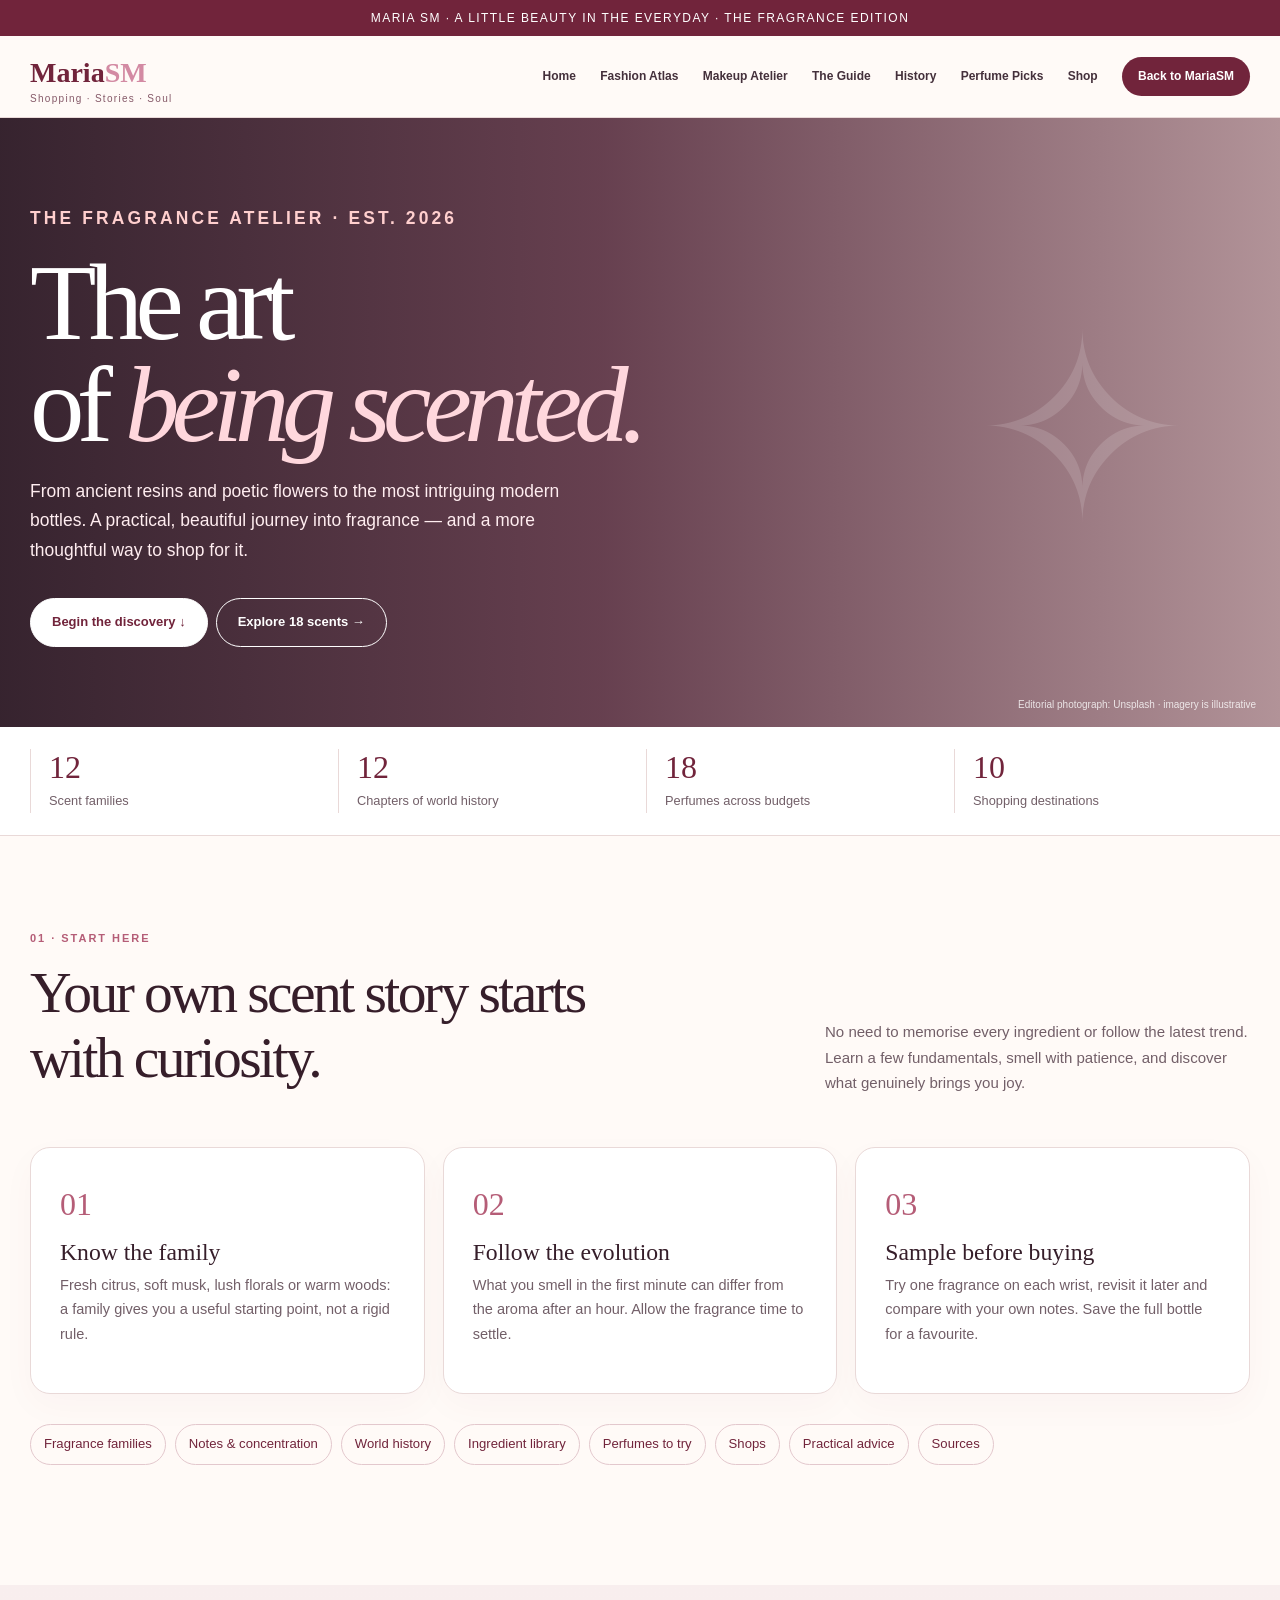
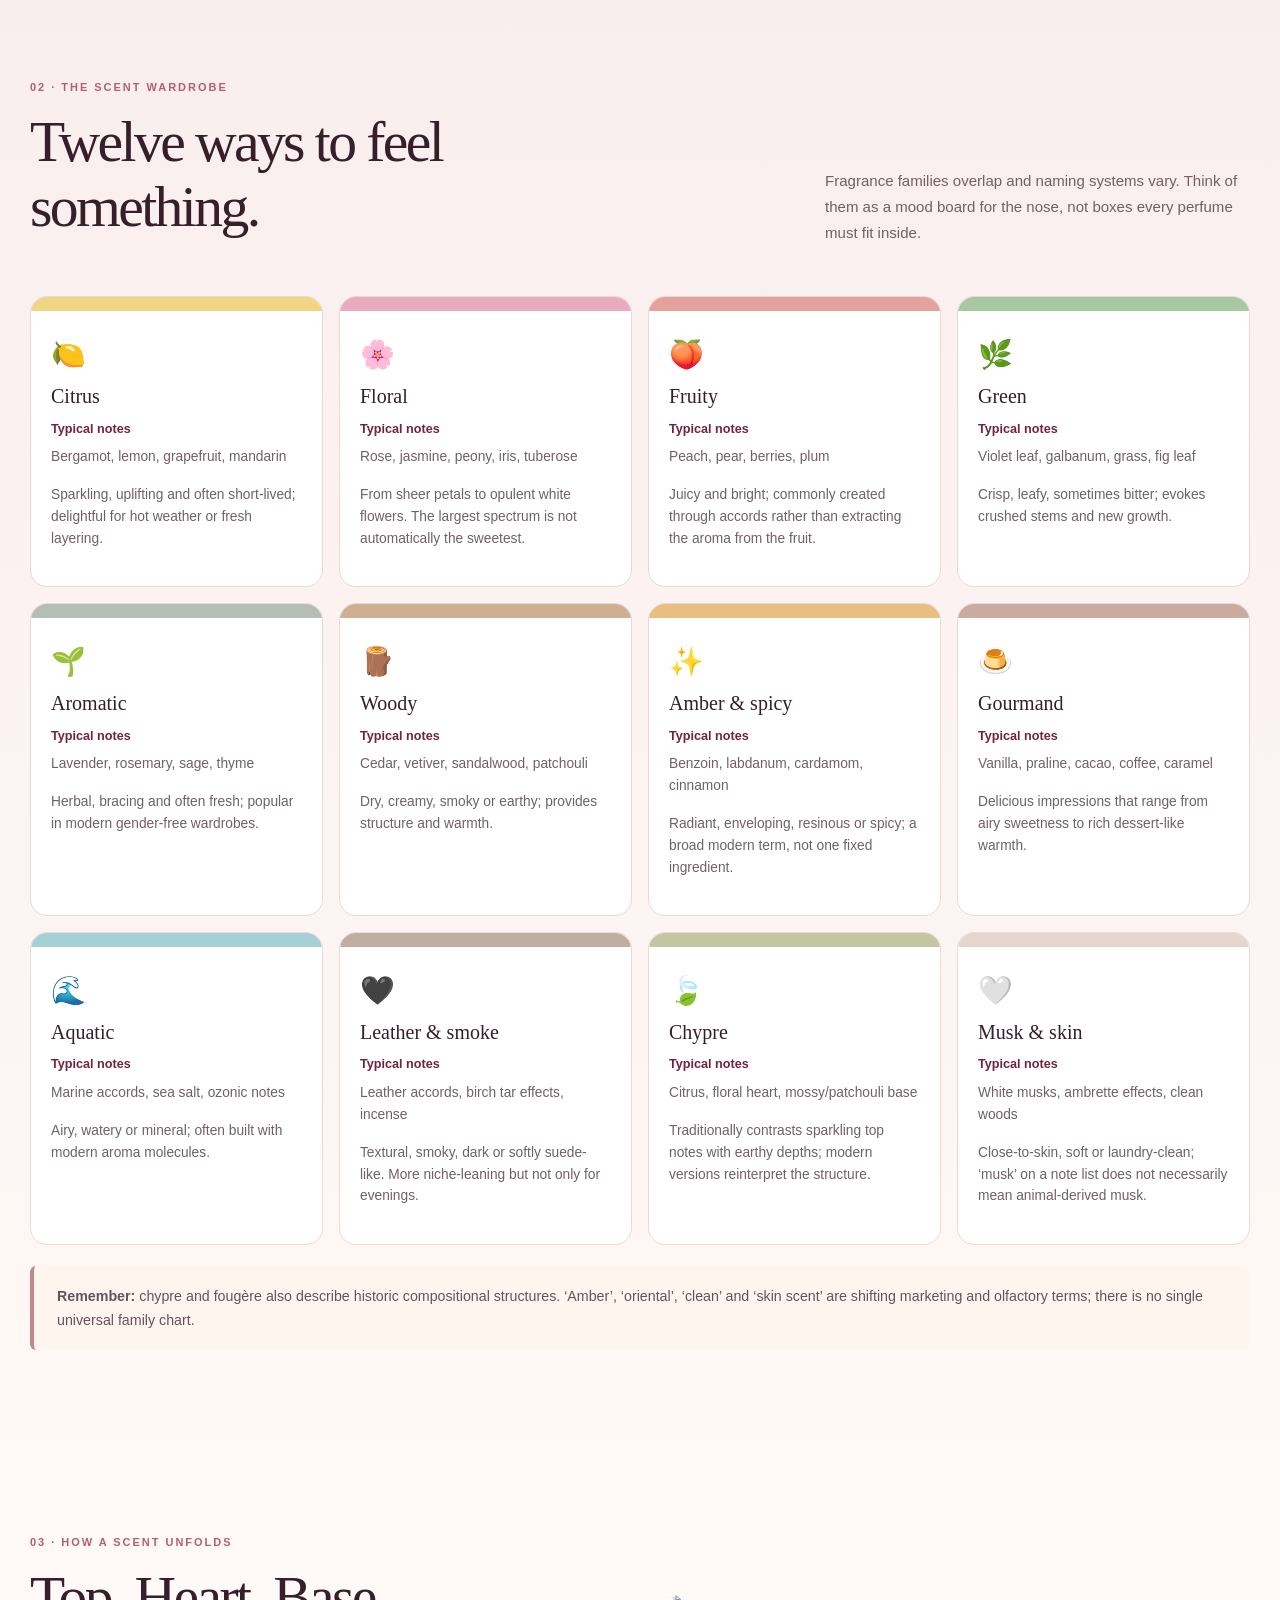
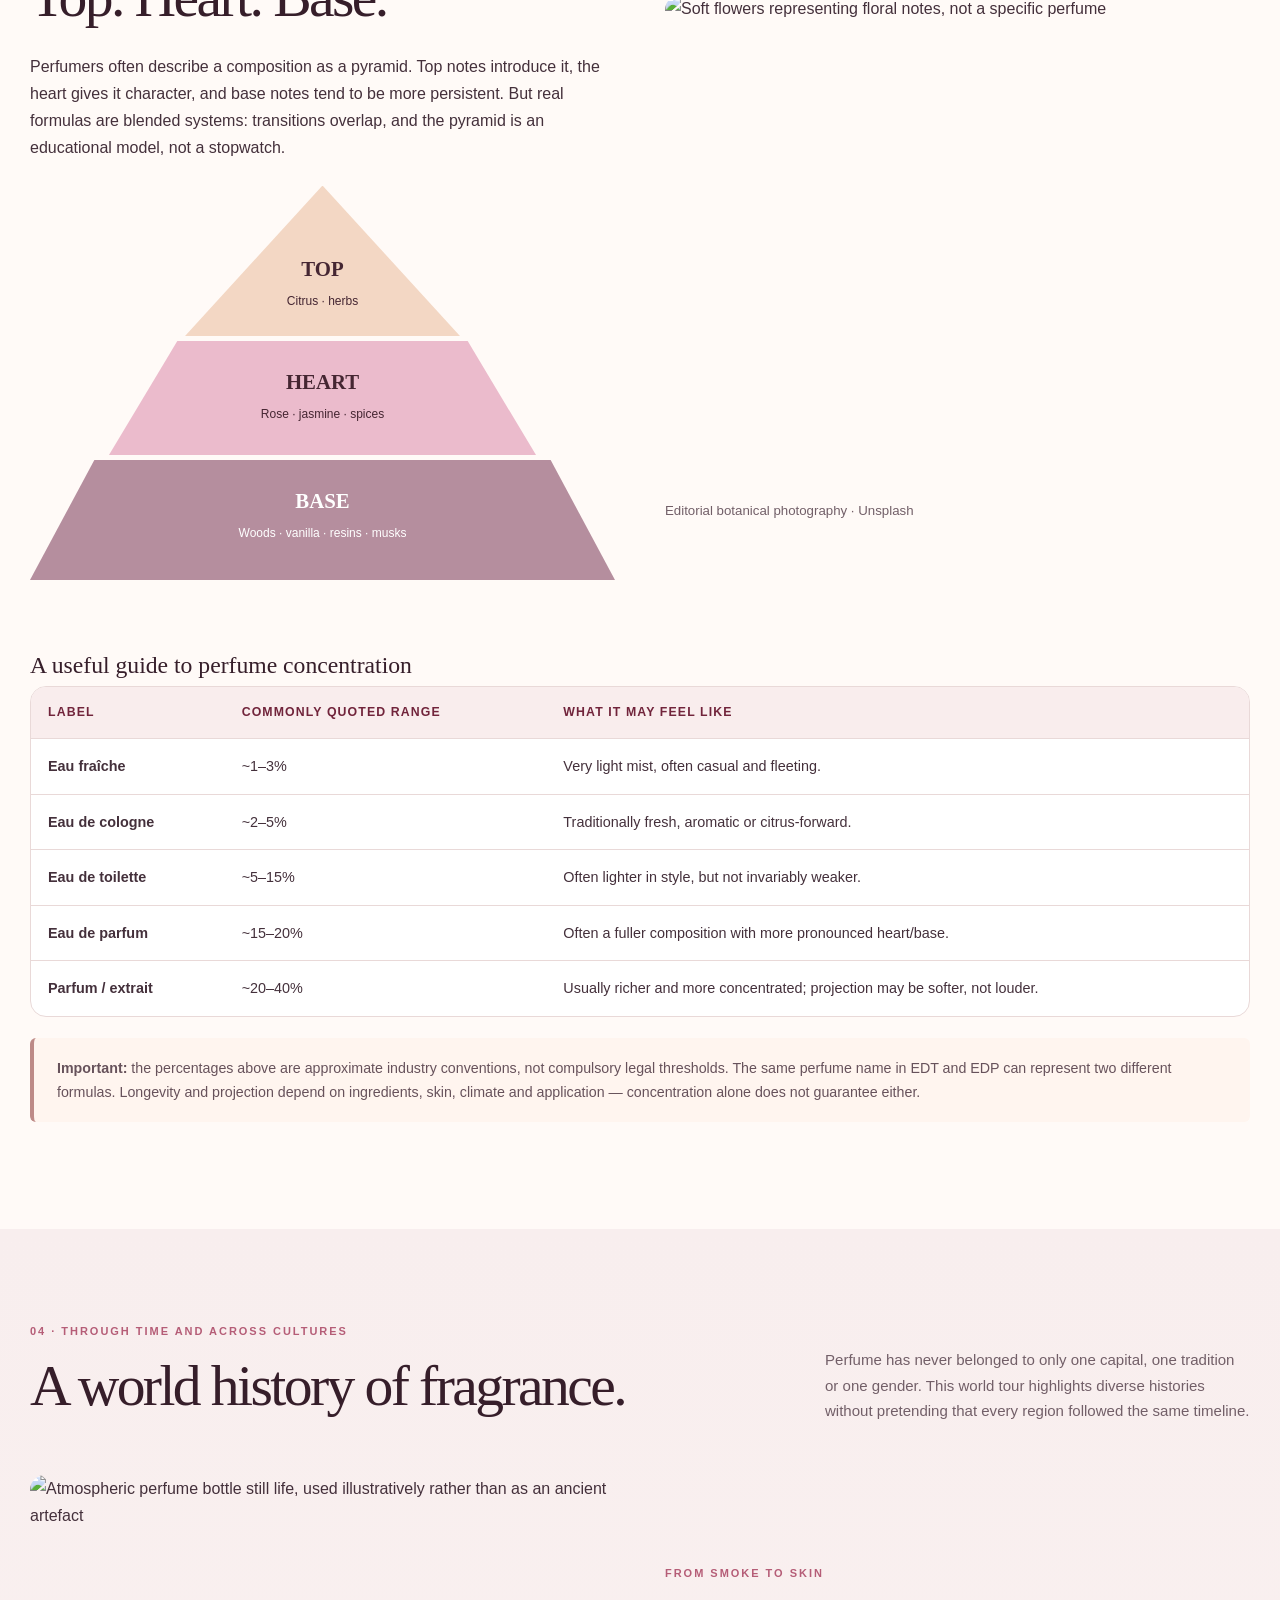
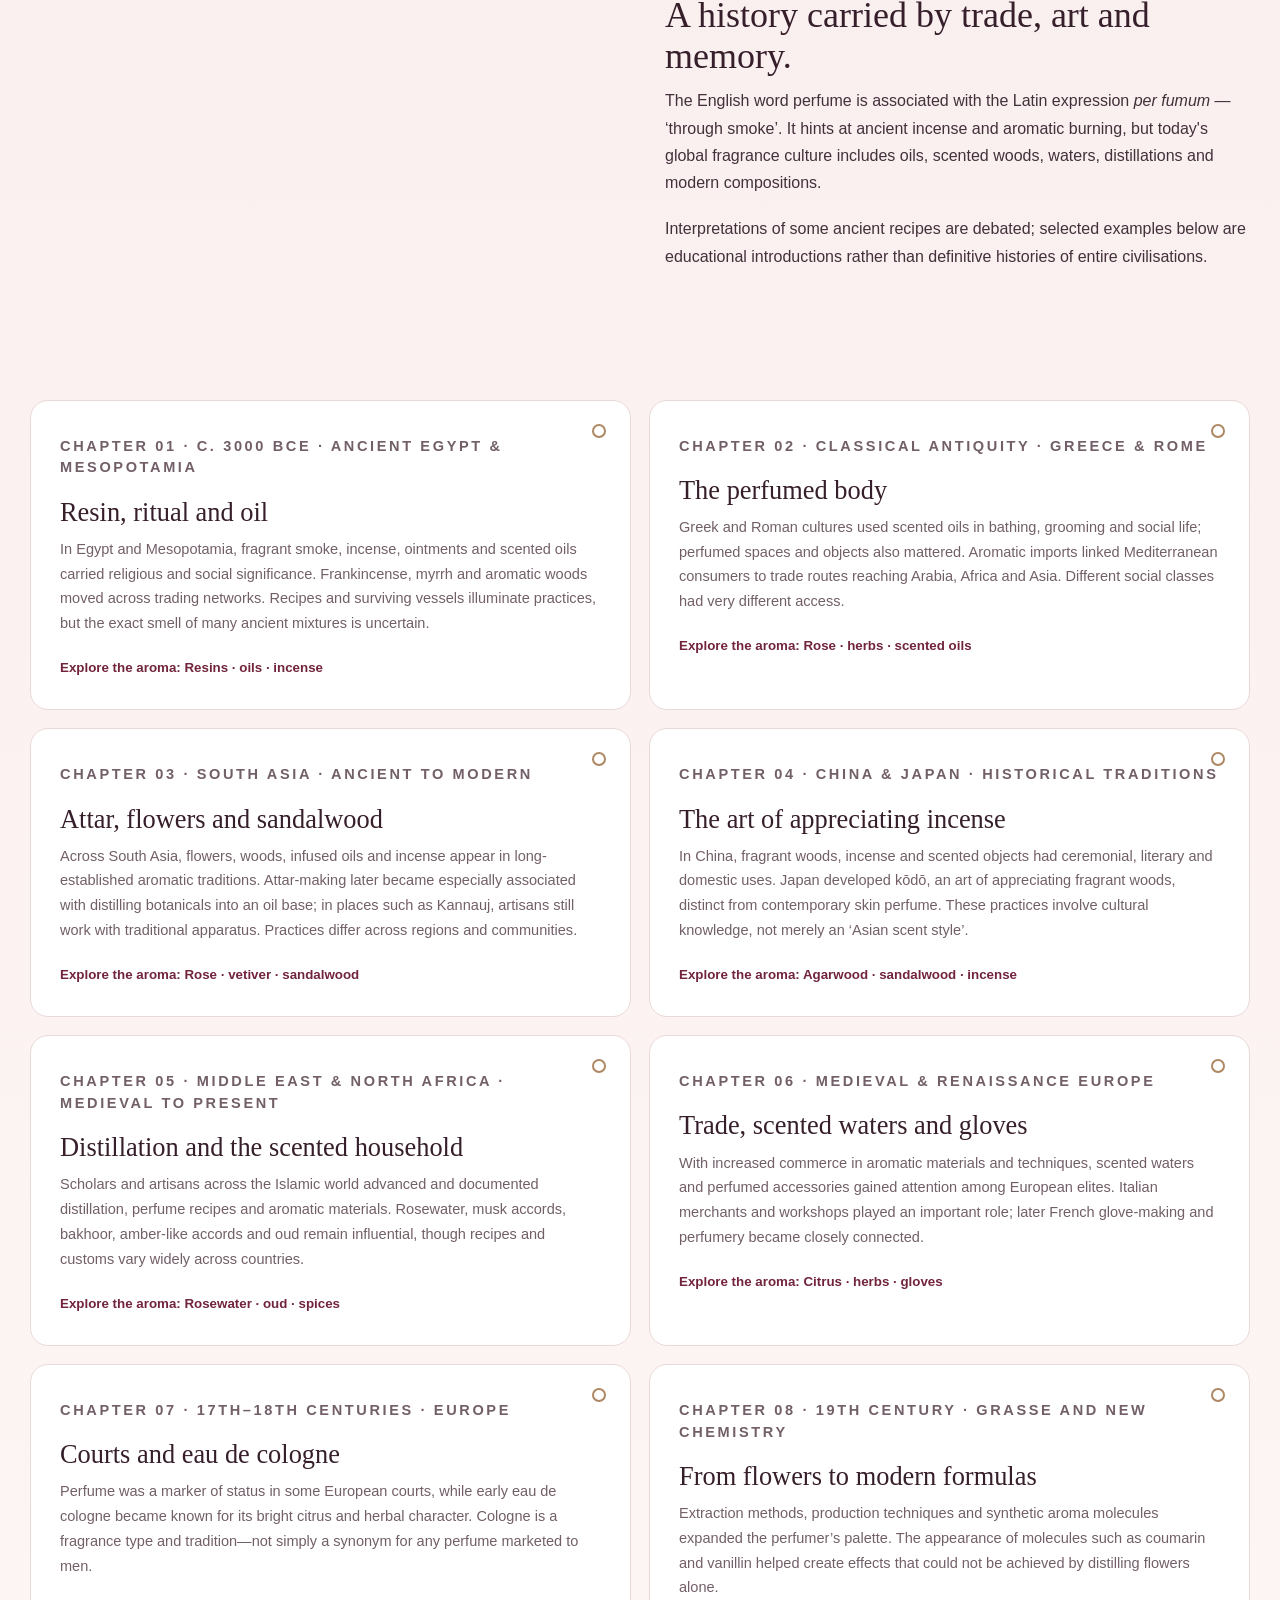
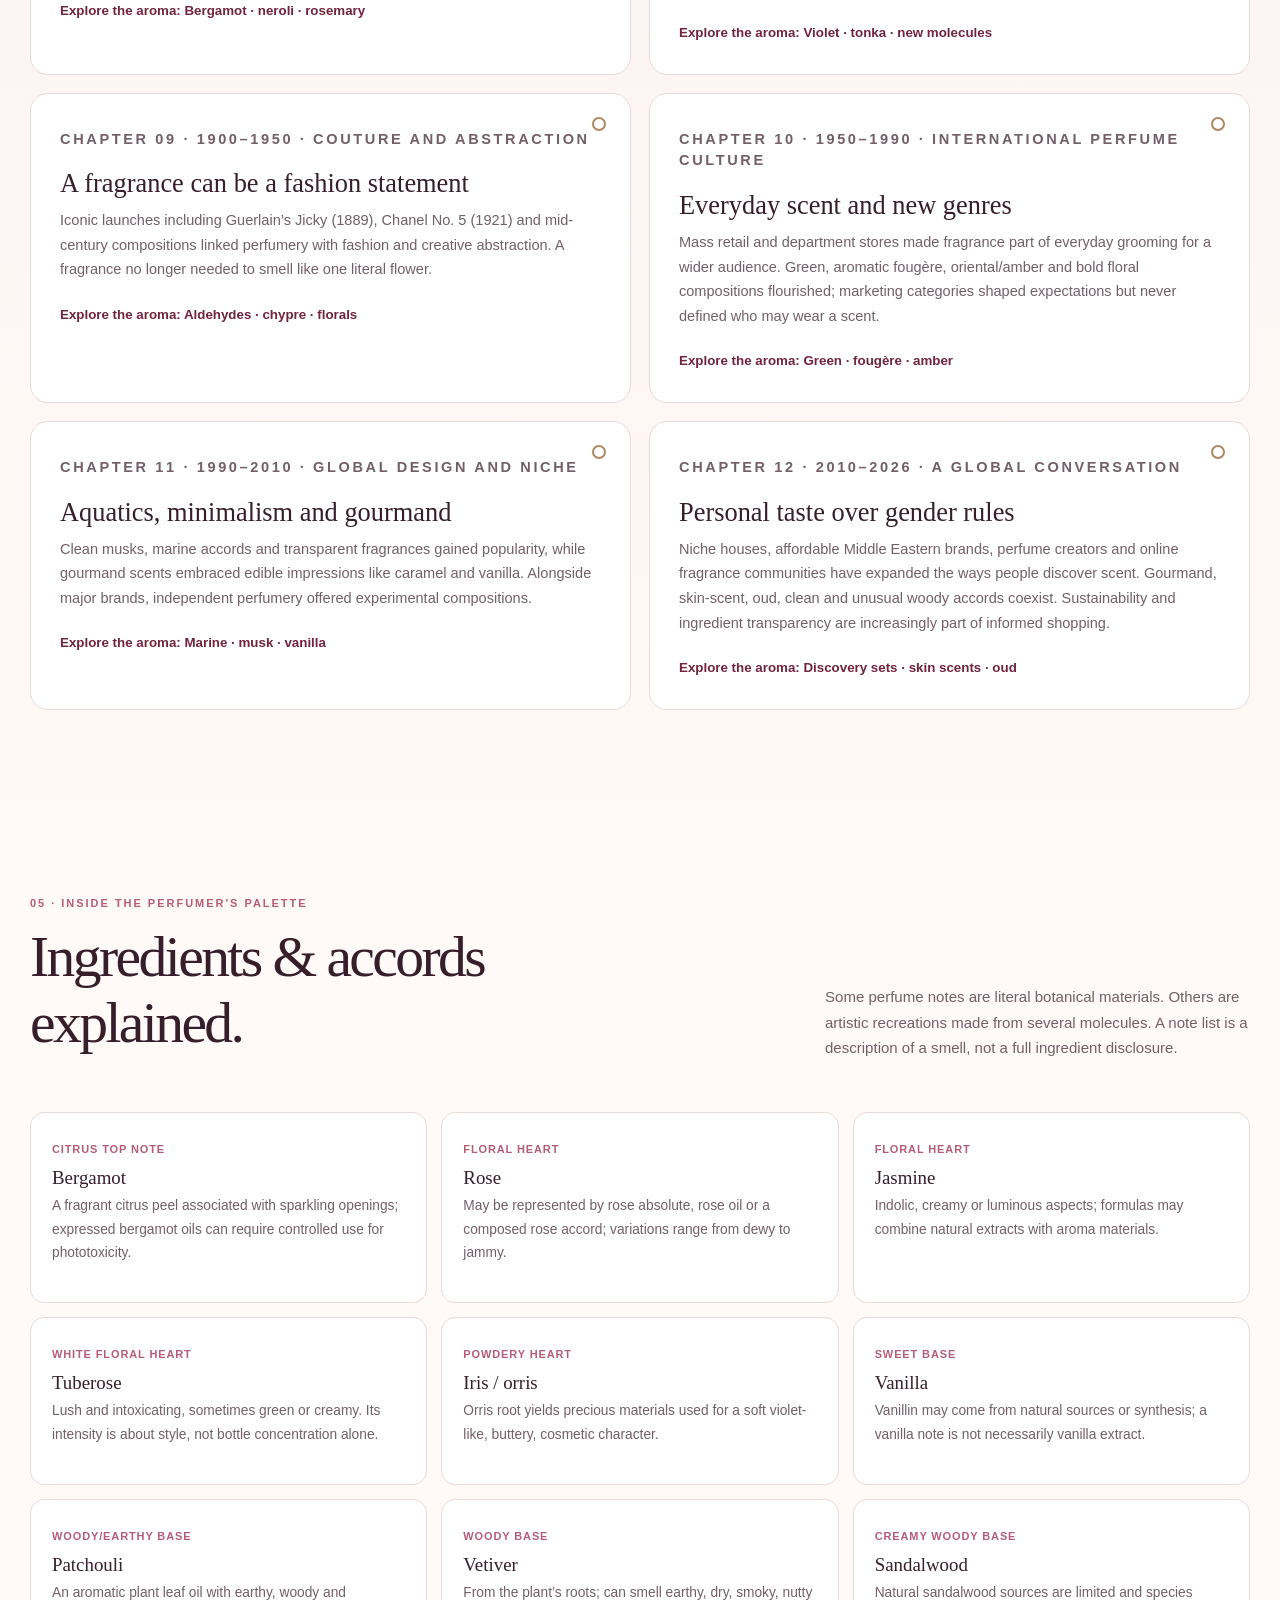
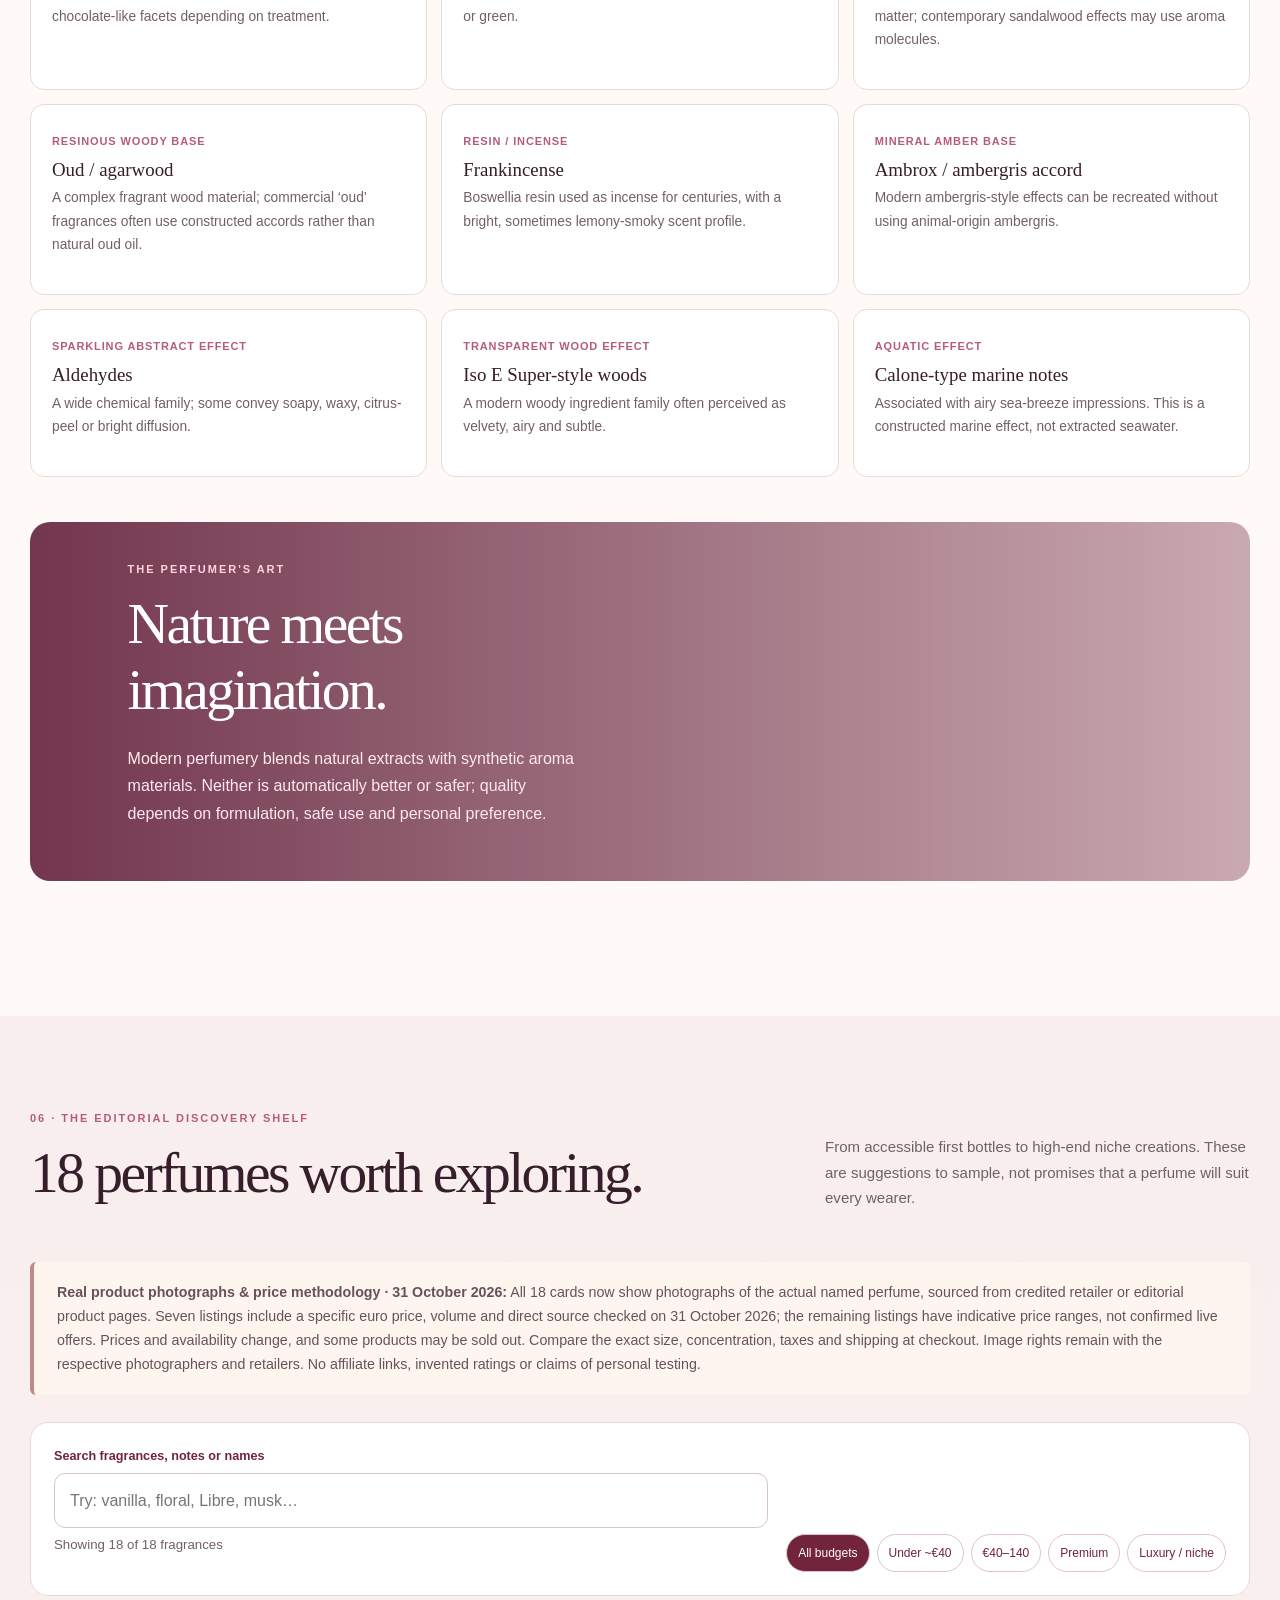
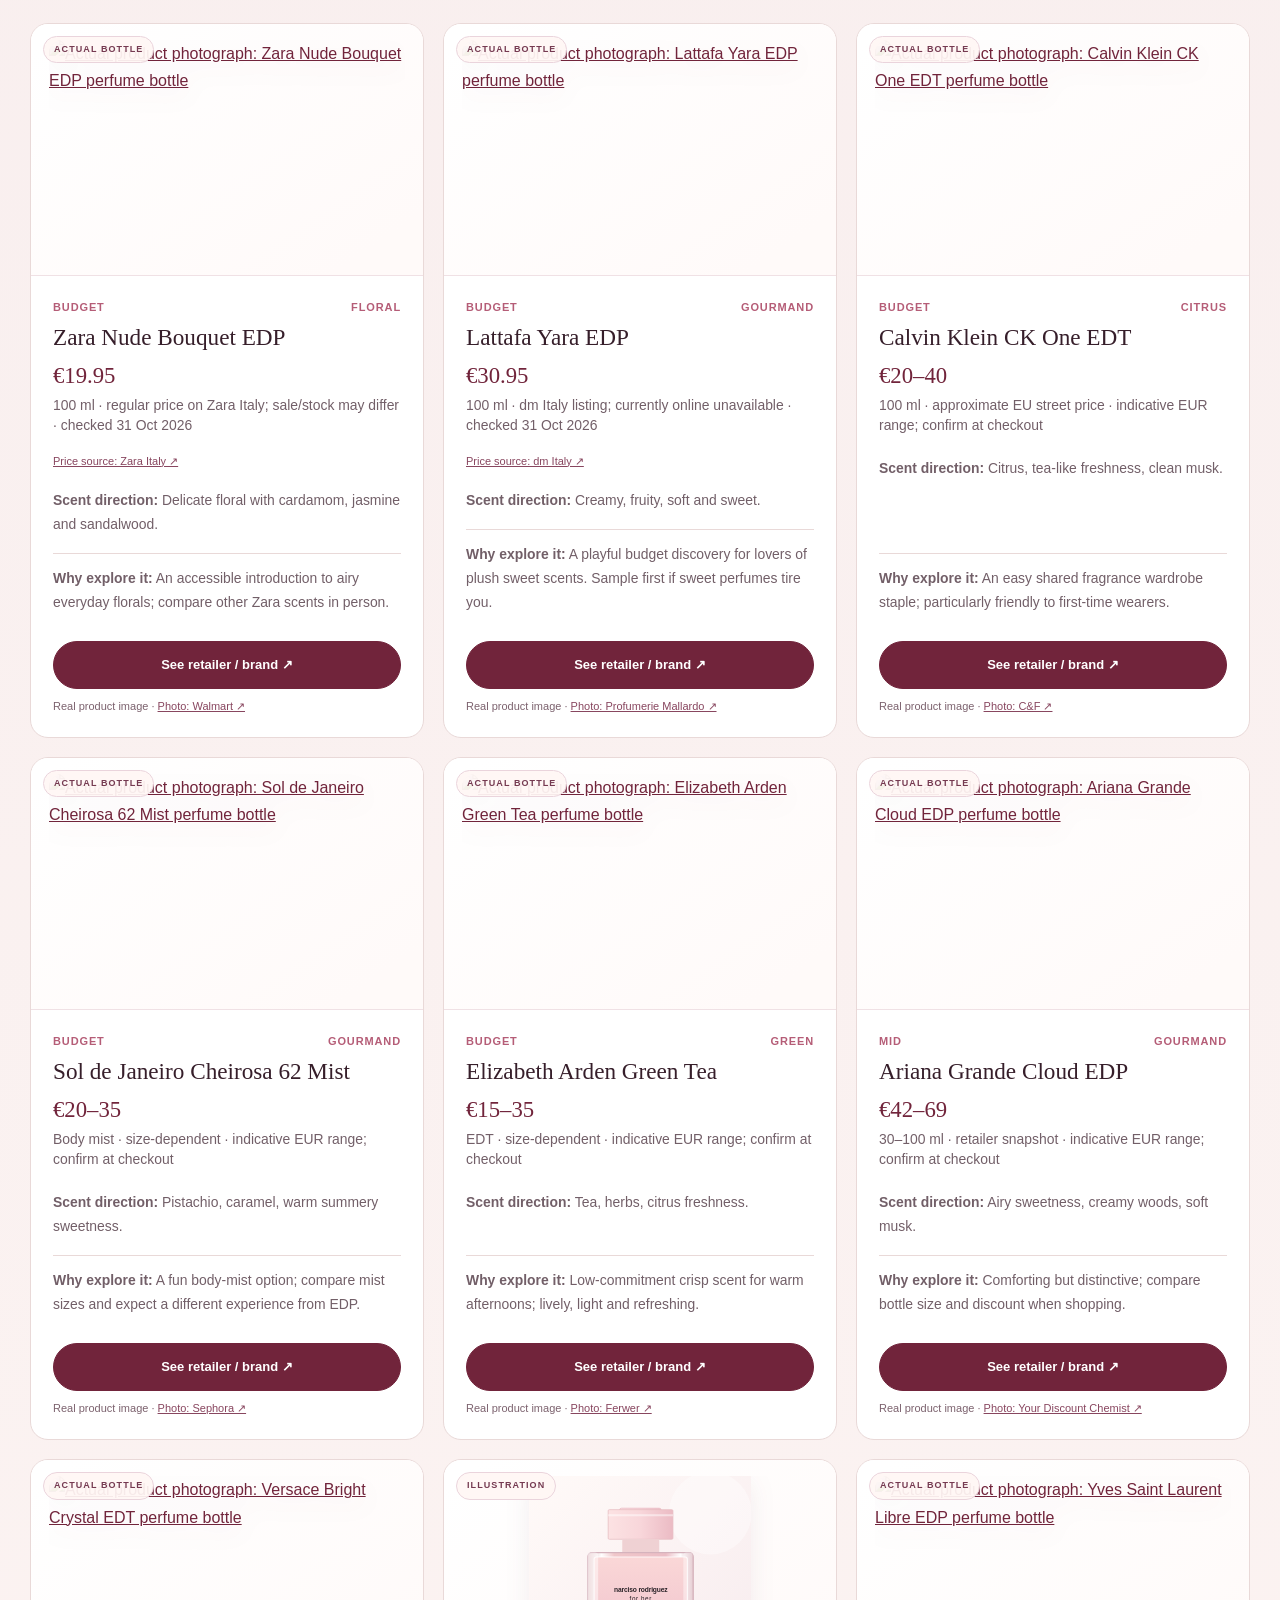
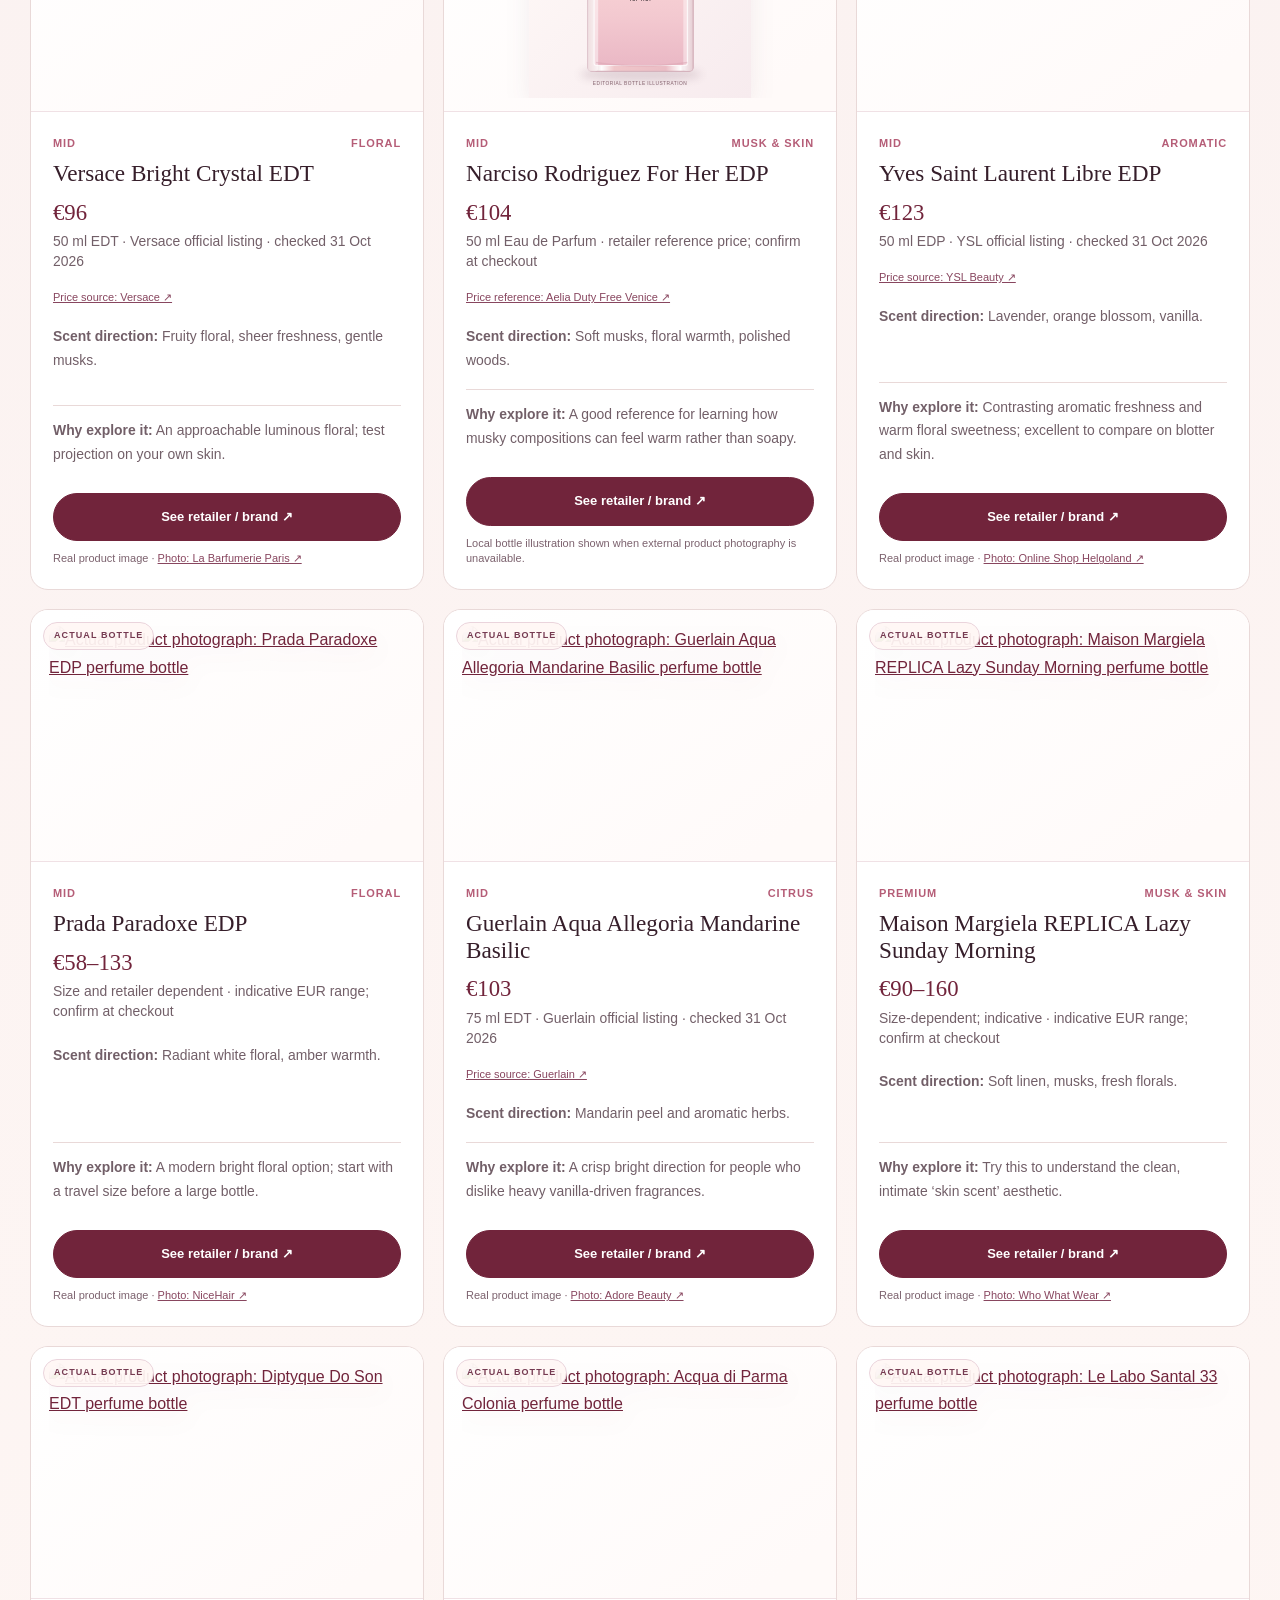
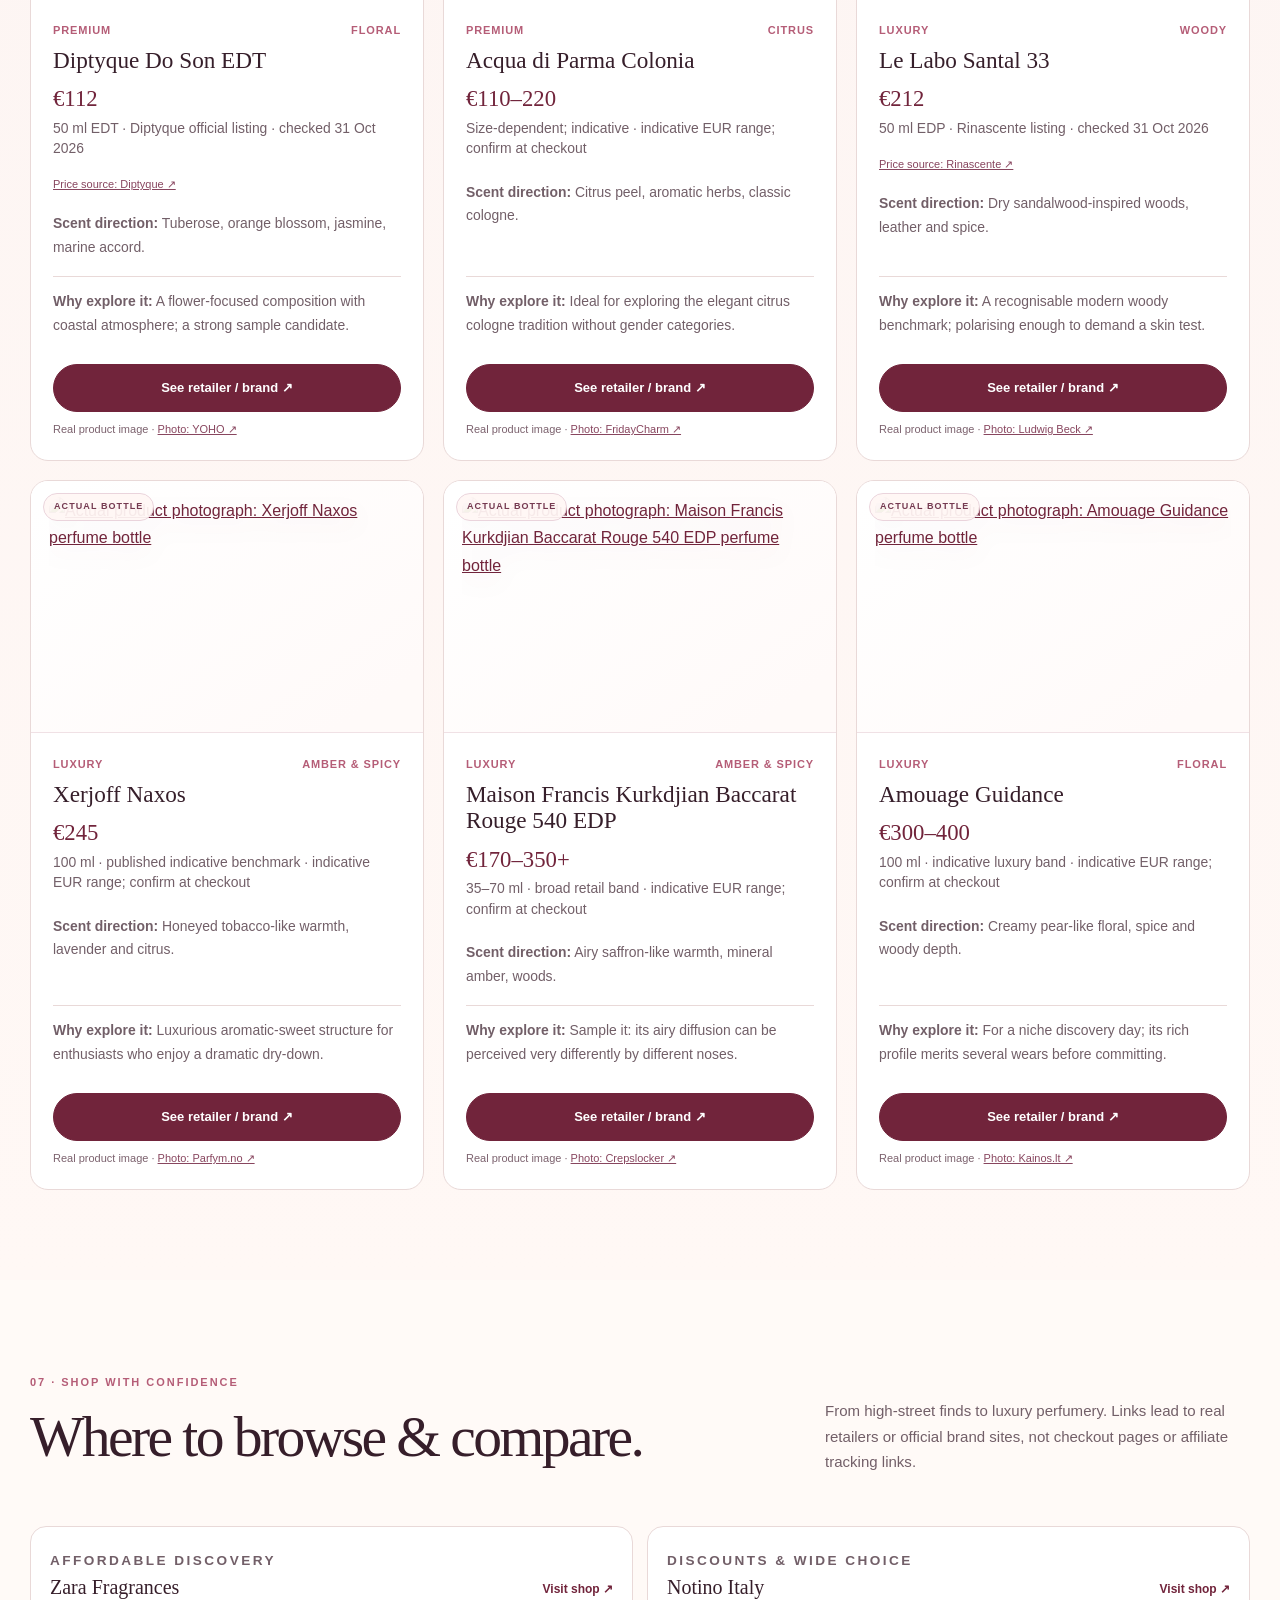
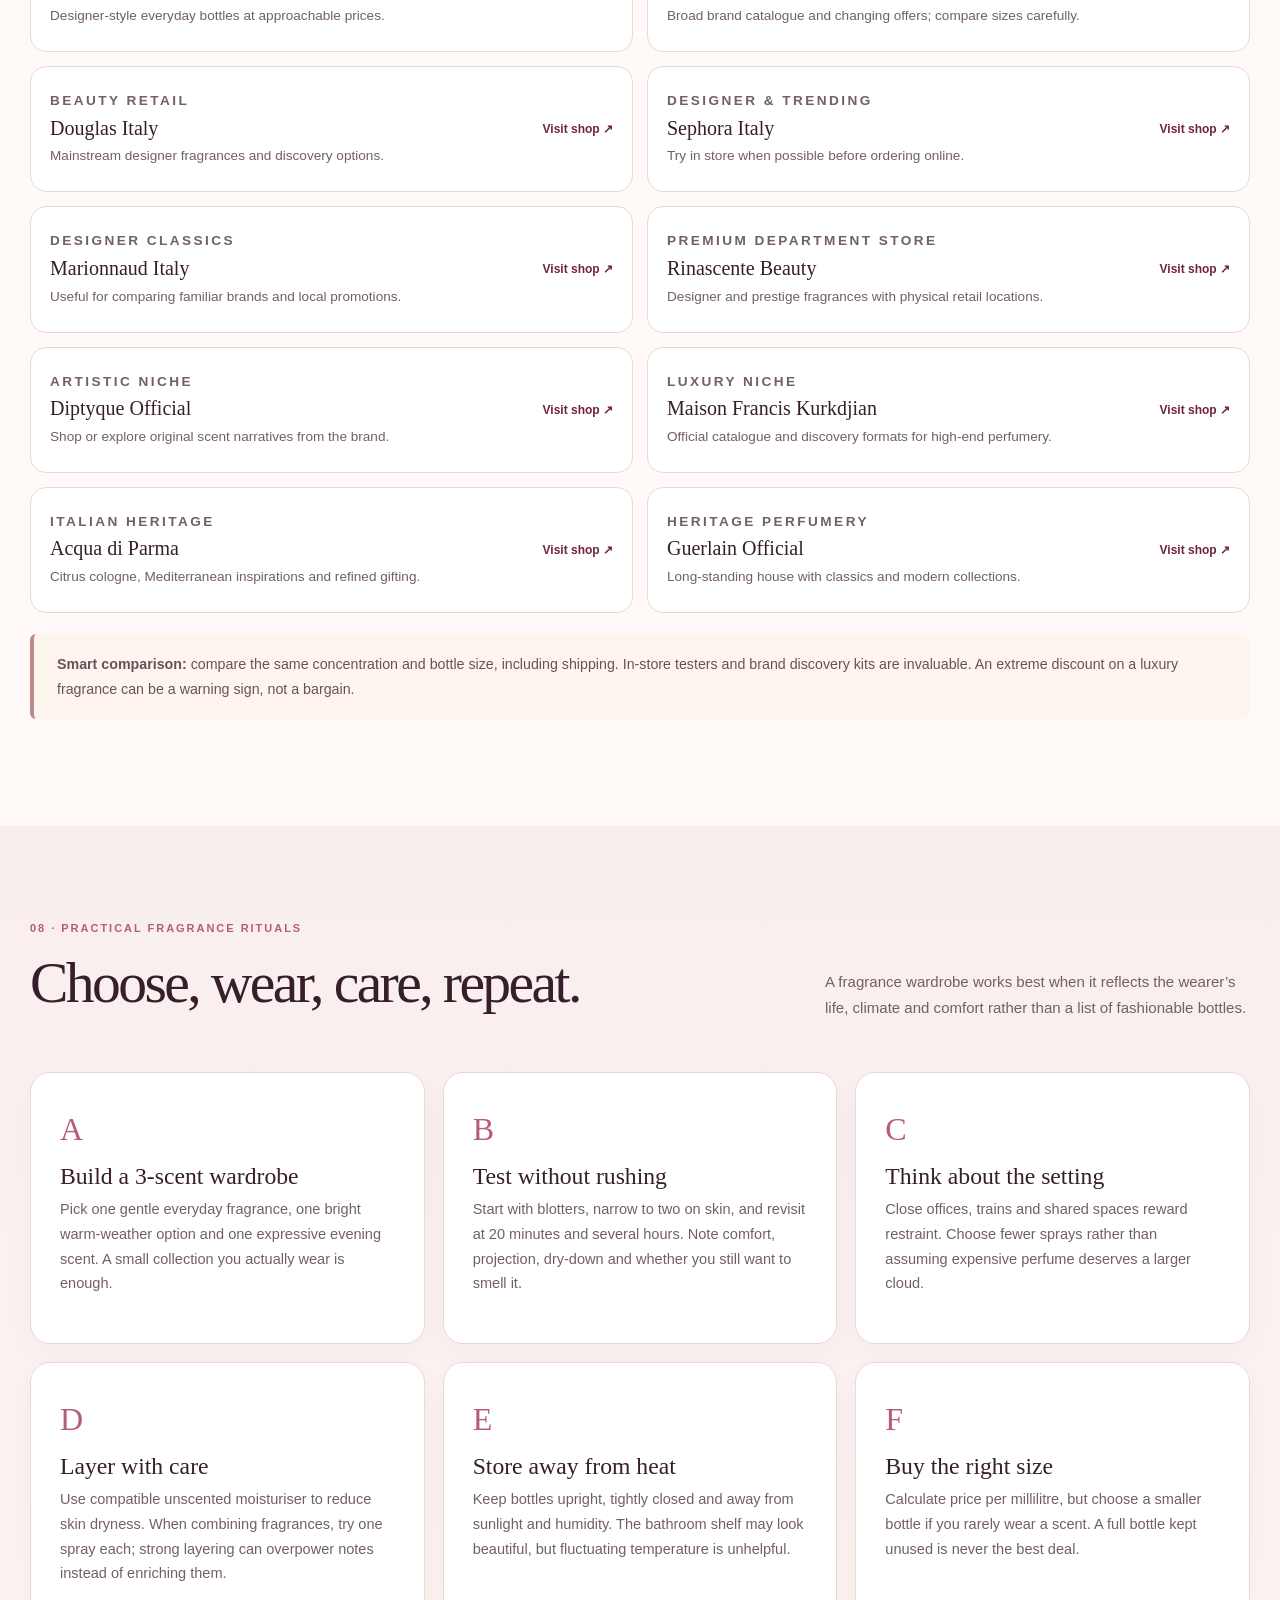
==== commit 7d889dba: "Link new Makeup Atelier from MariaSM editorial sections" ====
--- a/updates/docs/fragrance/index.html
+++ b/updates/docs/fragrance/index.html
@@ -20,7 +20,7 @@
 @media(prefers-reduced-motion:reduce){.productvisual.realvisual img{transition:none}.productvisual.realvisual .photo-link:hover img{transform:none}}
 </style></head>
 <body><a class="skip" href="#main">Skip to content</a><div class="topstrip">MARIA SM · A LITTLE BEAUTY IN THE EVERYDAY · THE FRAGRANCE EDITION</div>
-<nav class="nav" aria-label="Primary navigation"><div class="wrap navin"><a class="brand" href="../index.html">Maria<span>SM</span><small>Shopping · Stories · Soul</small></a><div class="navlinks"><a href="../index.html">Home</a><a href="../fashion/index.html">Fashion Atlas</a><a href="#guide">The Guide</a><a href="#history">History</a><a href="#discover">Perfume Picks</a><a href="#retailers">Shop</a><a class="back" href="../index.html">Back to MariaSM</a></div></div></nav>
+<nav class="nav" aria-label="Primary navigation"><div class="wrap navin"><a class="brand" href="../index.html">Maria<span>SM</span><small>Shopping · Stories · Soul</small></a><div class="navlinks"><a href="../index.html">Home</a><a href="../fashion/index.html">Fashion Atlas</a><a href="../makeup/index.html">Makeup Atelier</a><a href="#guide">The Guide</a><a href="#history">History</a><a href="#discover">Perfume Picks</a><a href="#retailers">Shop</a><a class="back" href="../index.html">Back to MariaSM</a></div></div></nav>
 <header class="hero"><div class="wrap heroin"><p class="eyebrow">THE FRAGRANCE ATELIER · EST. 2026</p><h1>The art<br>of <em>being scented.</em></h1><p>From ancient resins and poetic flowers to the most intriguing modern bottles. A practical, beautiful journey into fragrance — and a more thoughtful way to shop for it.</p><a class="btn light" href="#guide">Begin the discovery ↓</a><a class="btn outline" href="#discover">Explore 18 scents →</a></div><div class="hero-credit">Editorial photograph: Unsplash · imagery is illustrative</div></header>
 <main id="main">
 <div class="stats"><div class="wrap statgrid"><div><strong>12</strong><span>Scent families</span></div><div><strong>12</strong><span>Chapters of world history</span></div><div><strong>18</strong><span>Perfumes across budgets</span></div><div><strong>10</strong><span>Shopping destinations</span></div></div></div>
@@ -53,7 +53,7 @@
 <a href="https://www.marionnaud.it/v/de-parfum-donna" target="_blank" rel="noopener noreferrer">Marionnaud — Designer fragrance listing ↗</a>
 <a href="https://10ml.com/it/guide/indice-prezzo-al-ml-profumi" target="_blank" rel="noopener noreferrer">10ml — Price-per-ml comparison ↗</a>
 </div><p class="small" style="margin-top:25px"><strong>Photography &amp; image rights:</strong> the 18 product images are real photographs of the named fragrance bottles provided by externally linked product or editorial sources, each individually credited below its card. They are remotely loaded, not claimed as MariaSM creations; availability and reuse permissions are controlled by the original rights holders. Other atmospheric photographs are editorial images from Unsplash. Product prices are independent listings, not part of a commercial partnership.</p><p class="small">Health note: fragrance may irritate sensitive skin; natural and synthetic ingredients both require appropriate formulation and use. For a known allergy, check the current product label and seek professional guidance.</p></div></section>
-</main><footer class="foot"><div class="wrap"><a href="../index.html" class="brand">Maria<span>SM</span></a><p>Shopping · Stories · Soul · The Fragrance Atelier</p><p>A little beauty in the everyday. An independent illustrated fragrance journal, made to help you choose what feels like you.</p><p><a href="../index.html">Home</a> · <a href="../fashion/index.html">Fashion Atlas</a> · <a href="../privacy.html">Privacy</a> · <a href="../disclosure.html">Credits & transparency</a> · <a href="#main">Back to top</a></p><p class="small">© 2026 MariaSM. Editorial snapshot: 31 October 2026.</p></div></footer>
+</main><footer class="foot"><div class="wrap"><a href="../index.html" class="brand">Maria<span>SM</span></a><p>Shopping · Stories · Soul · The Fragrance Atelier</p><p>A little beauty in the everyday. An independent illustrated fragrance journal, made to help you choose what feels like you.</p><p><a href="../index.html">Home</a> · <a href="../fashion/index.html">Fashion Atlas</a> · <a href="../makeup/index.html">Makeup Atelier</a> · <a href="../privacy.html">Privacy</a> · <a href="../disclosure.html">Credits & transparency</a> · <a href="#main">Back to top</a></p><p class="small">© 2026 MariaSM. Editorial snapshot: 31 October 2026.</p></div></footer>
 <script>
 (function(){const buttons=[...document.querySelectorAll('[data-budget]')];const cards=[...document.querySelectorAll('#product-grid .product')];const field=document.getElementById('perfume-search');let active='all';function filter(){let n=0;const text=field.value.trim().toLowerCase();cards.forEach(card=>{const show=(active==='all'||card.dataset.price===active)&&card.dataset.search.includes(text);card.hidden=!show;card.classList.toggle('hide',!show);if(show)n++});document.getElementById('filter-count').textContent='Showing '+n+' of '+cards.length+' fragrances';document.getElementById('product-empty').hidden=n!==0}buttons.forEach(btn=>btn.addEventListener('click',()=>{active=btn.dataset.budget;buttons.forEach(x=>x.setAttribute('aria-pressed',String(x===btn)));filter()}));field.addEventListener('input',filter);filter()})();
 </script></body></html>
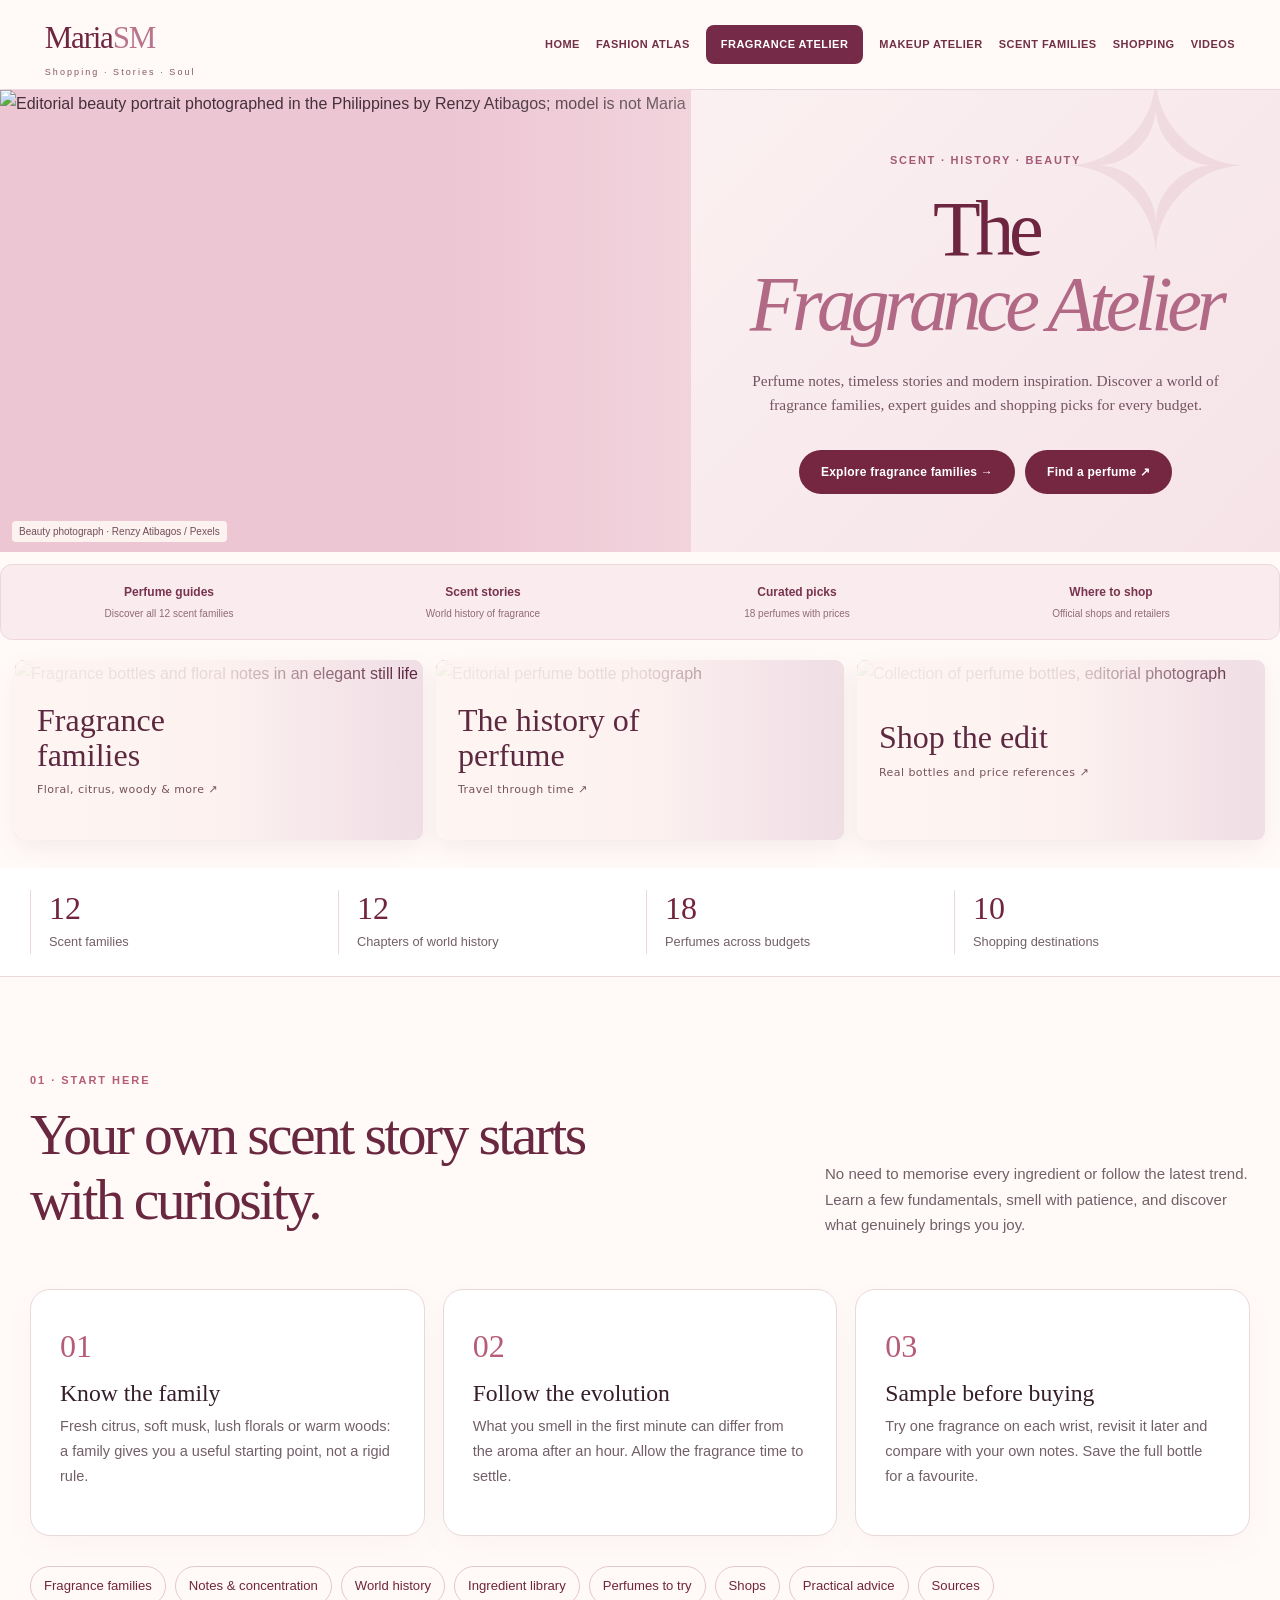
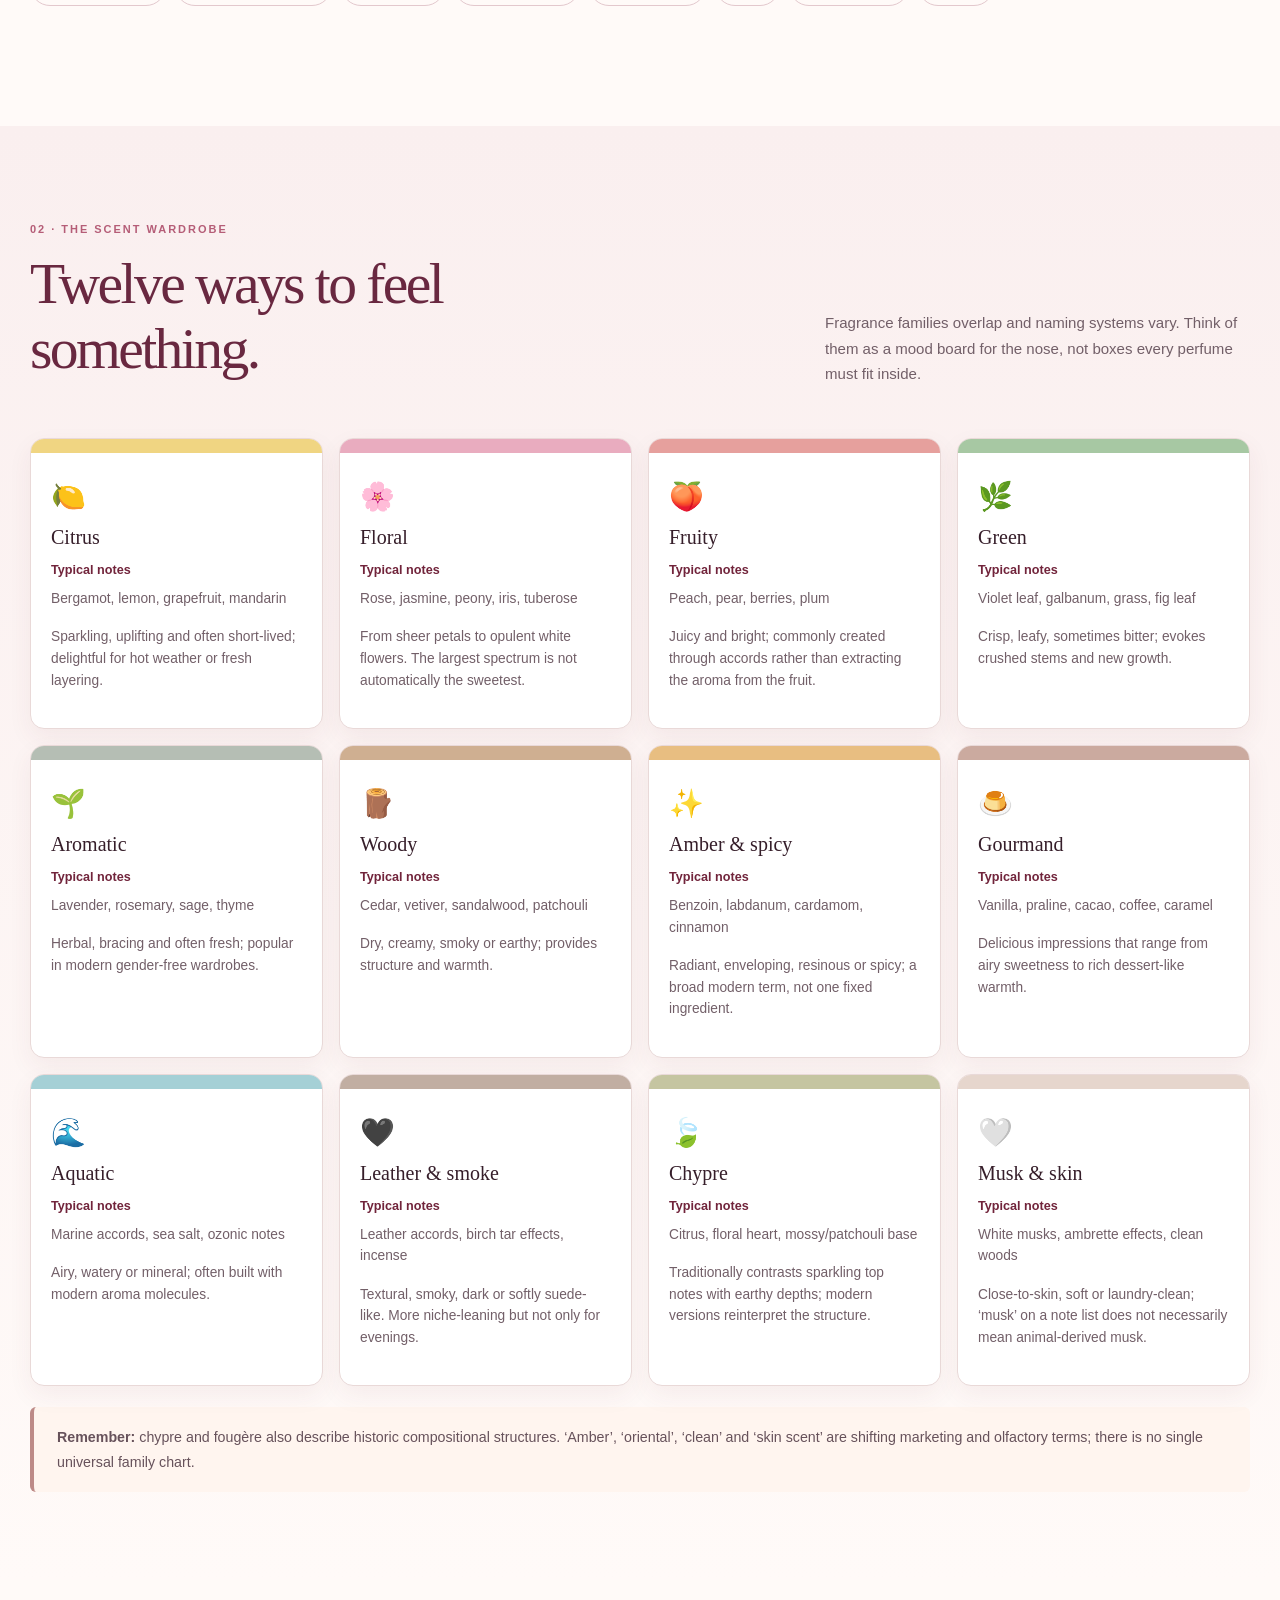
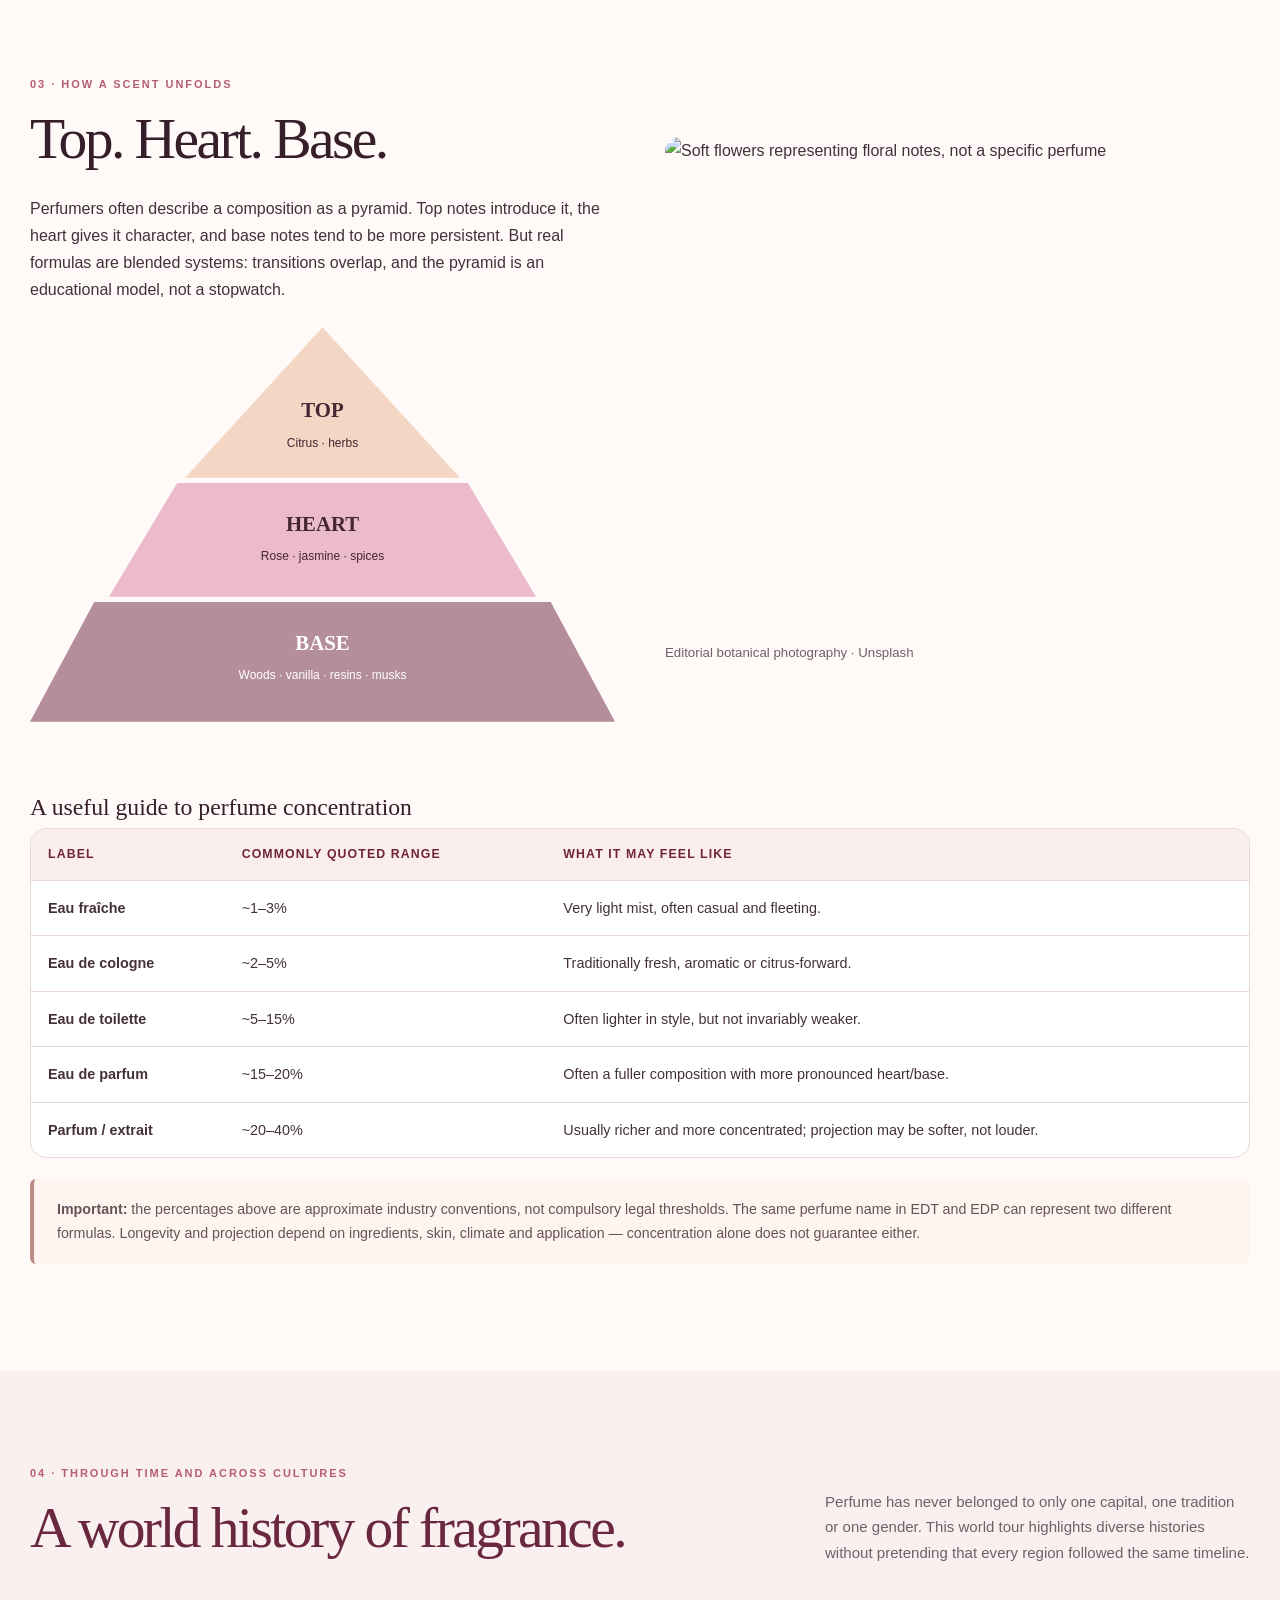
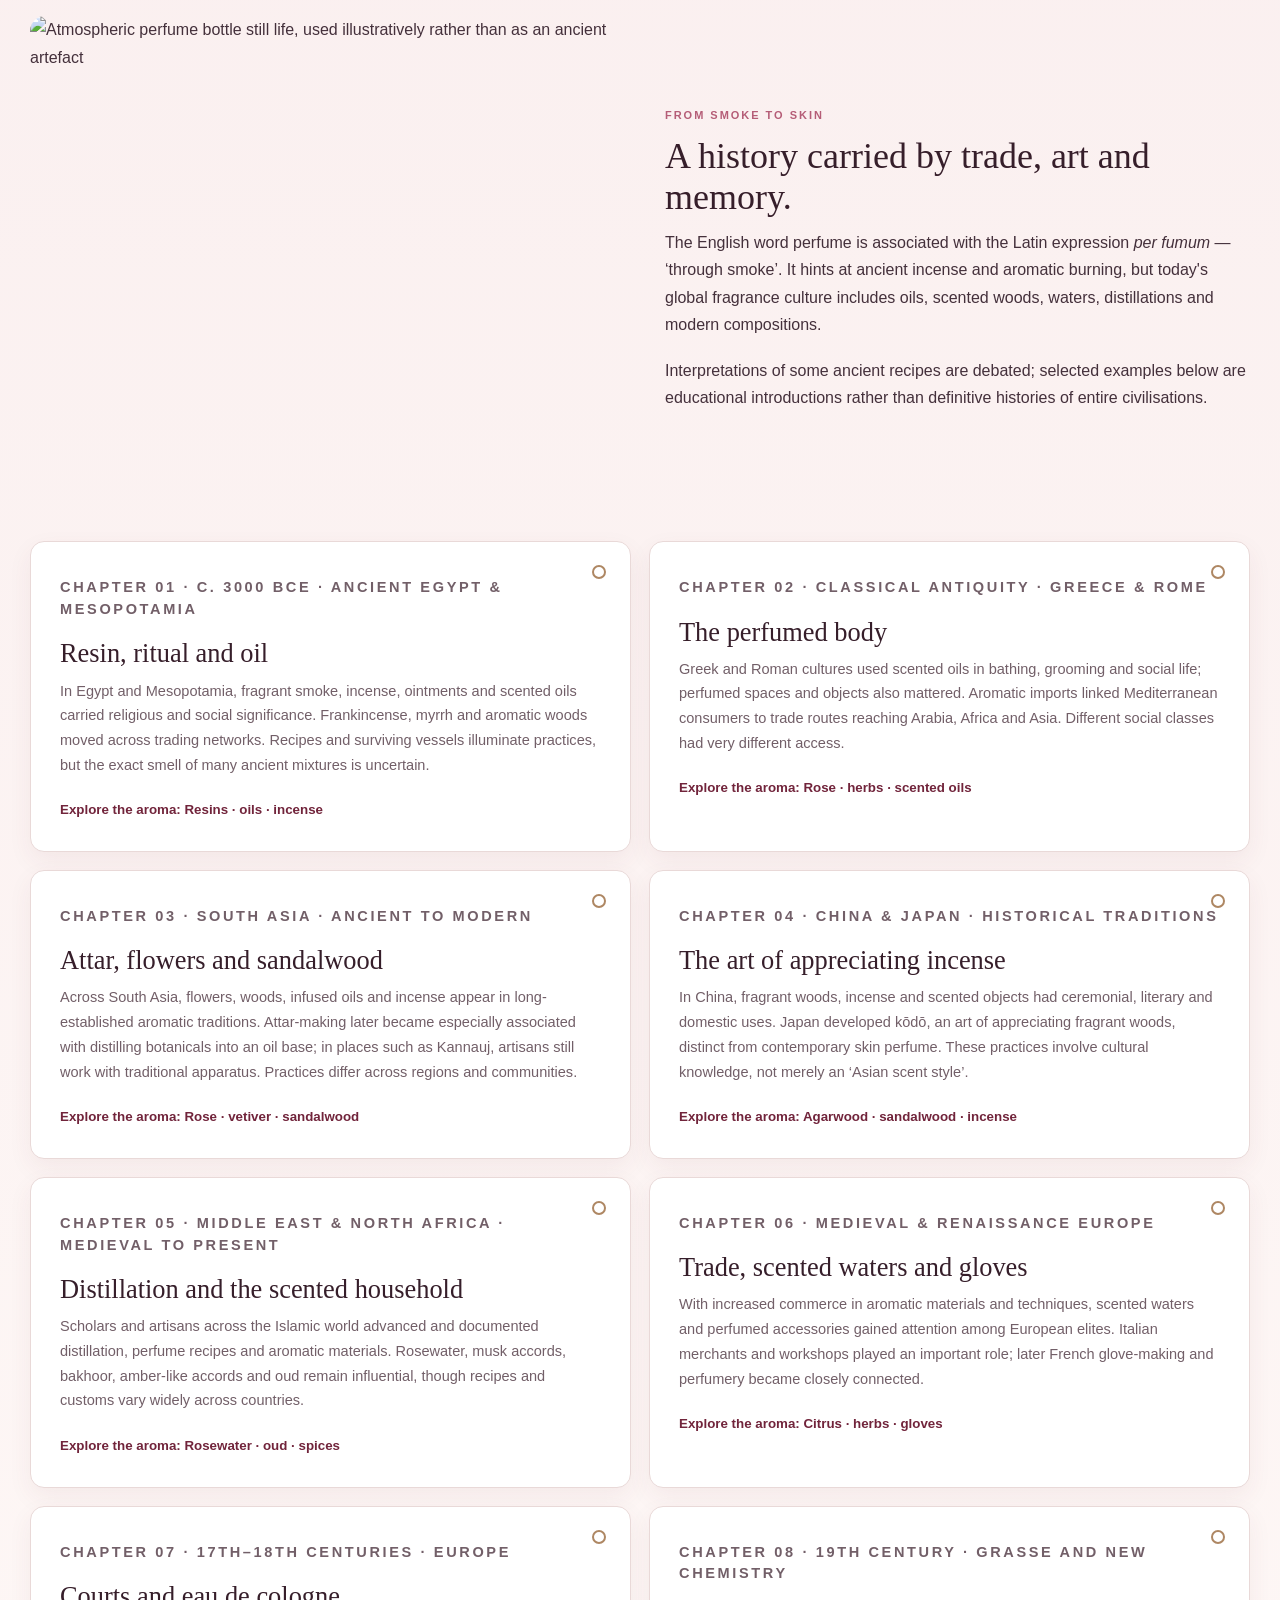
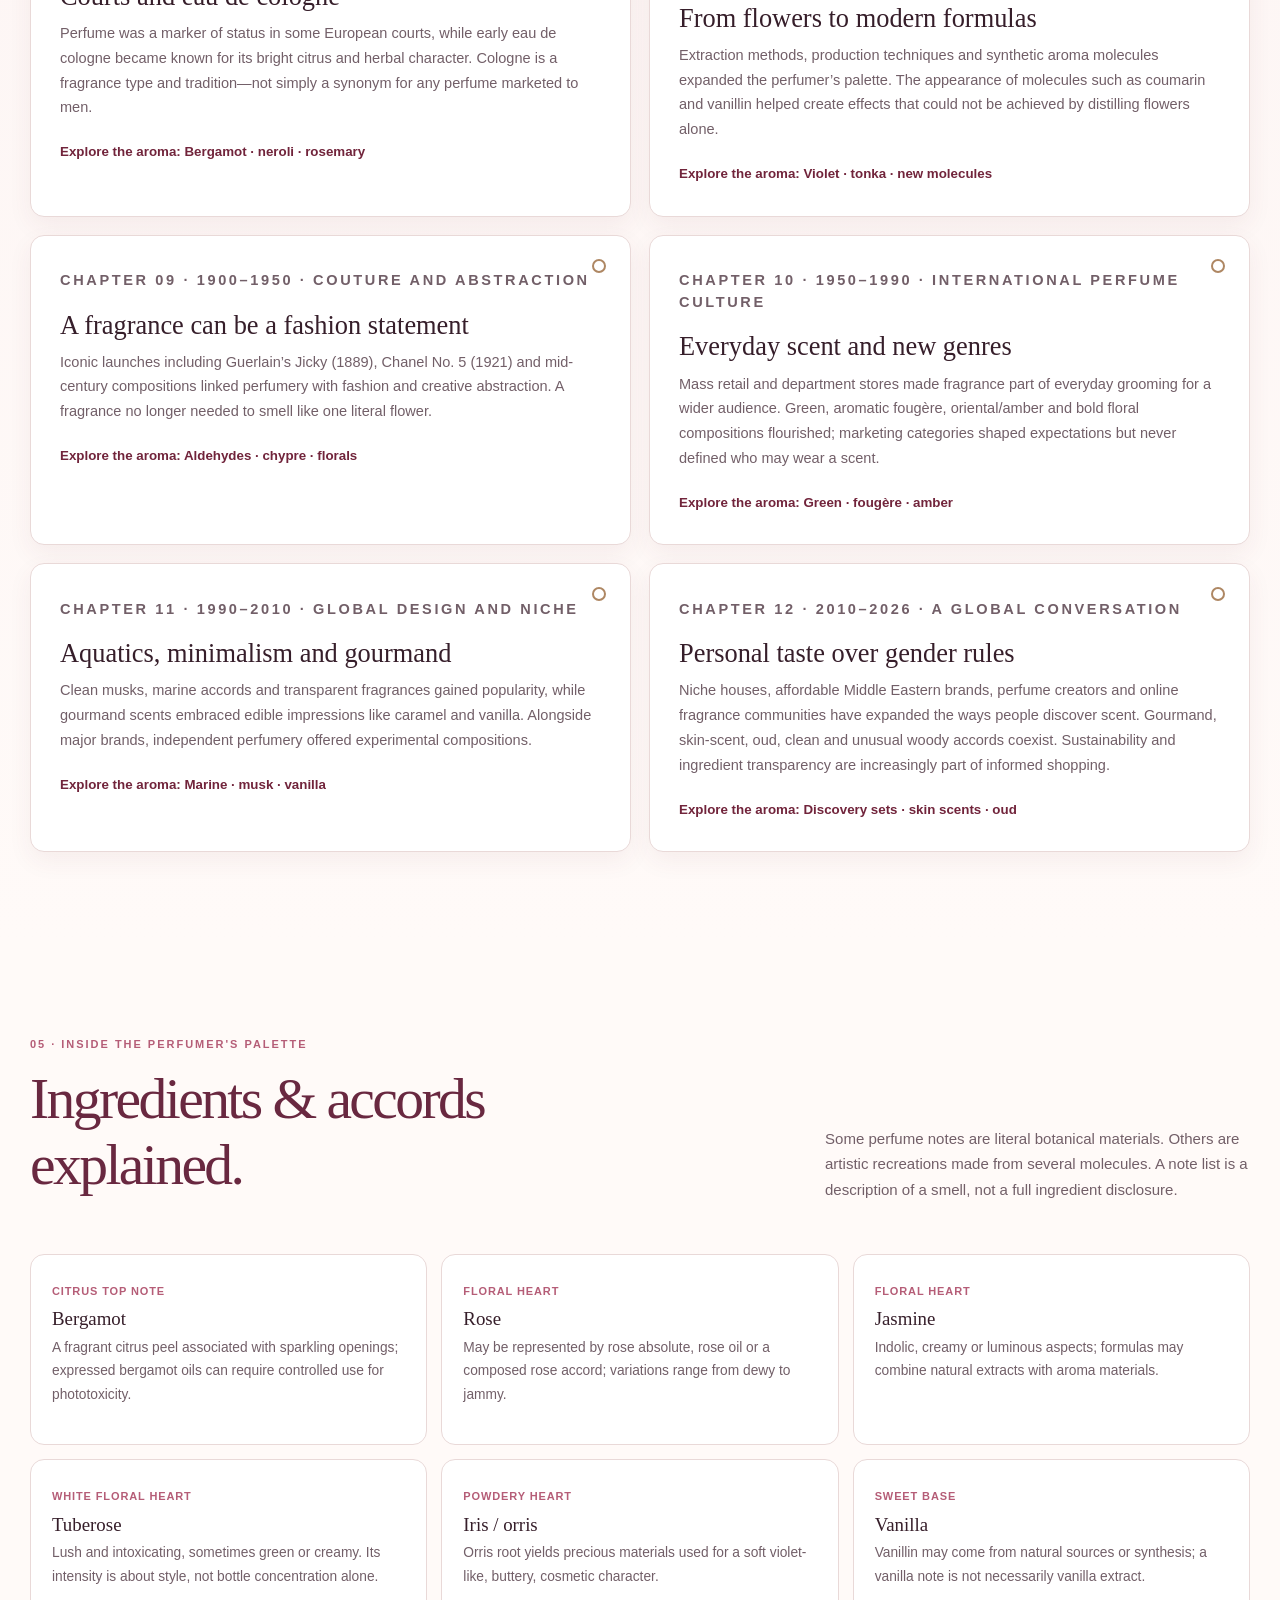
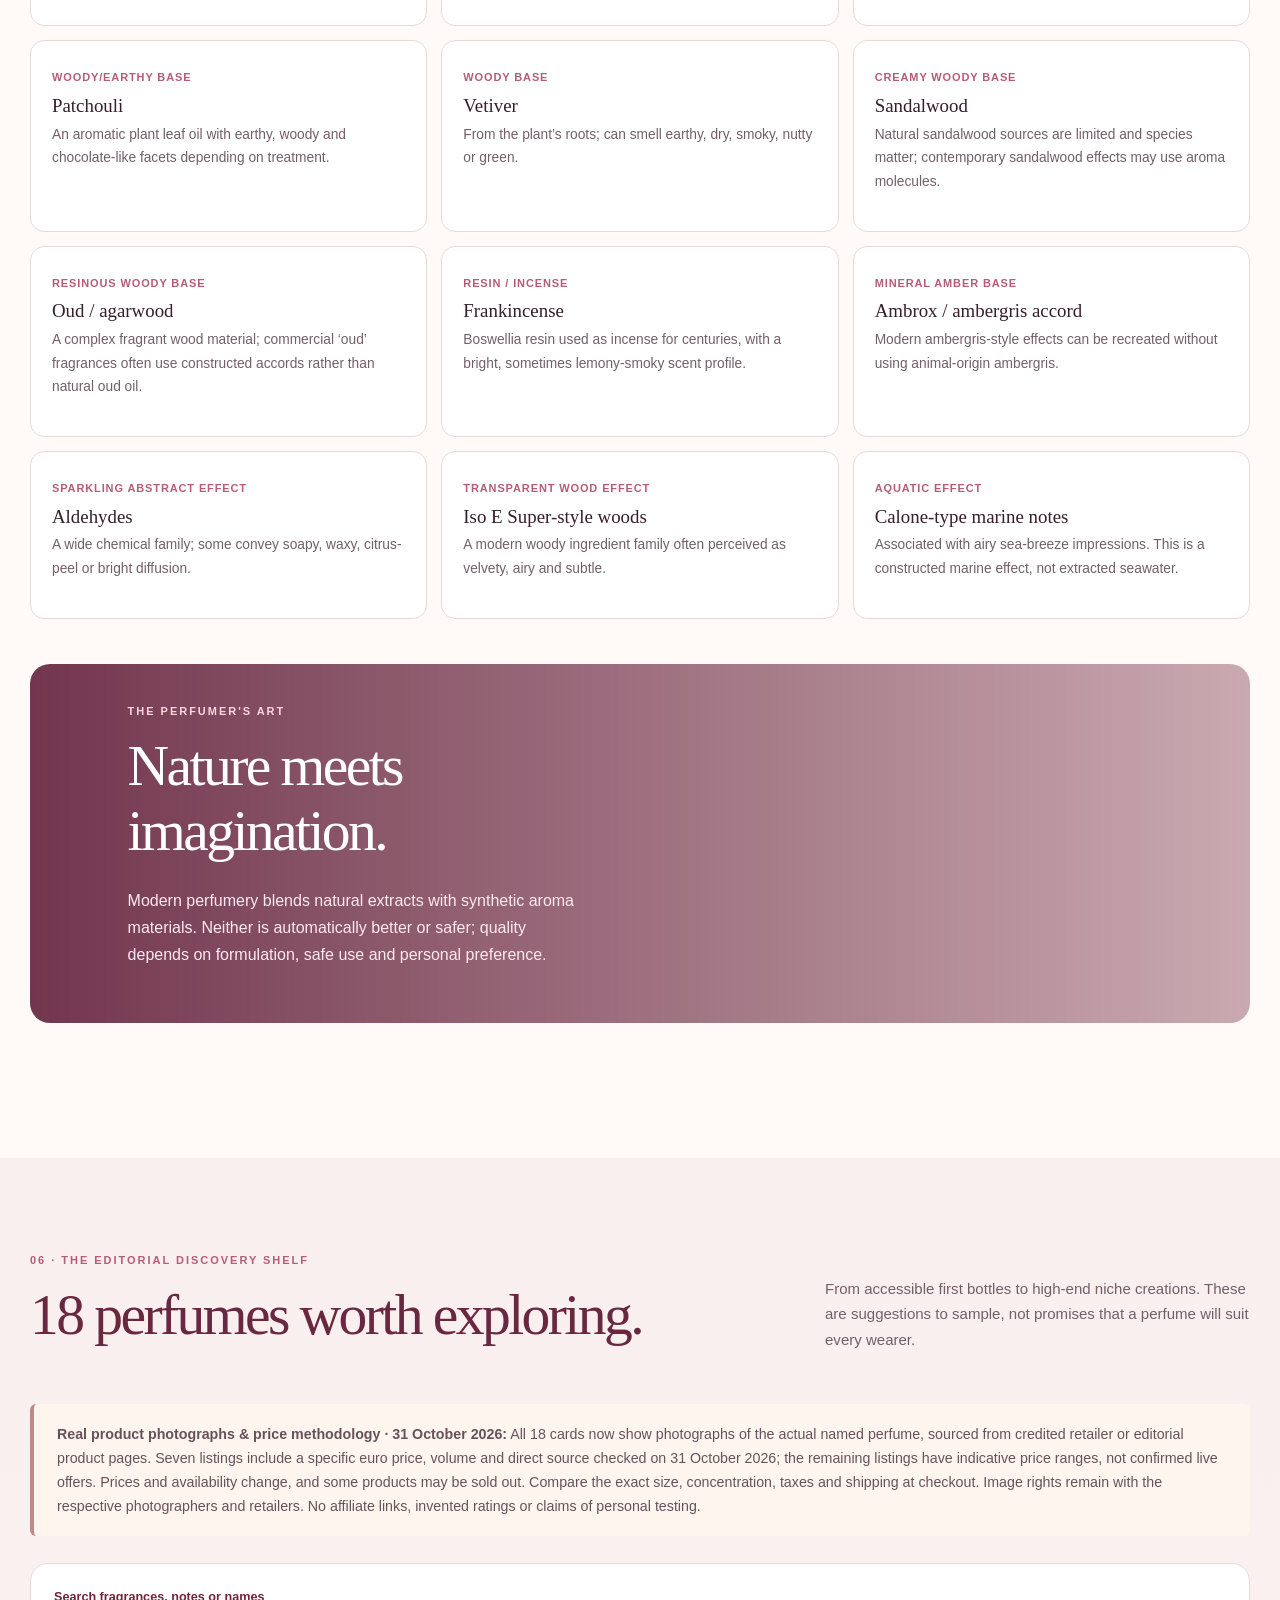
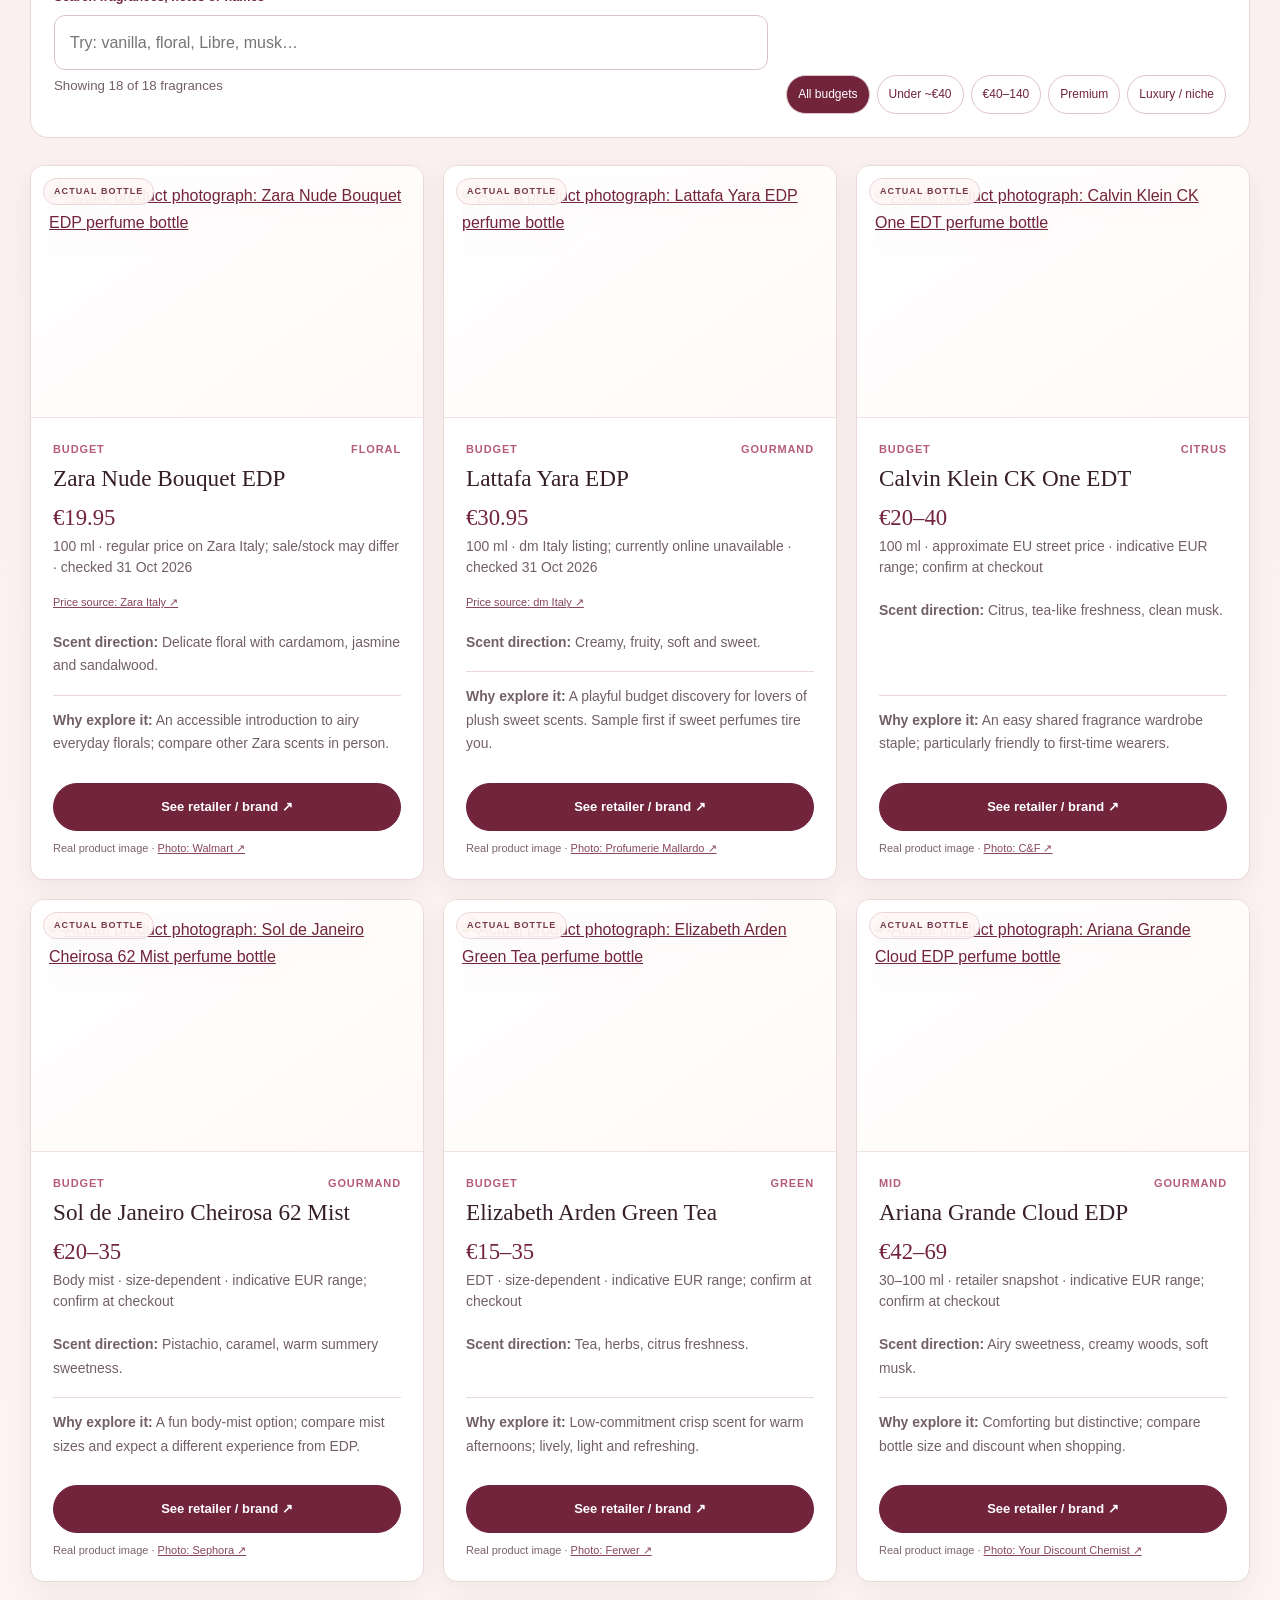
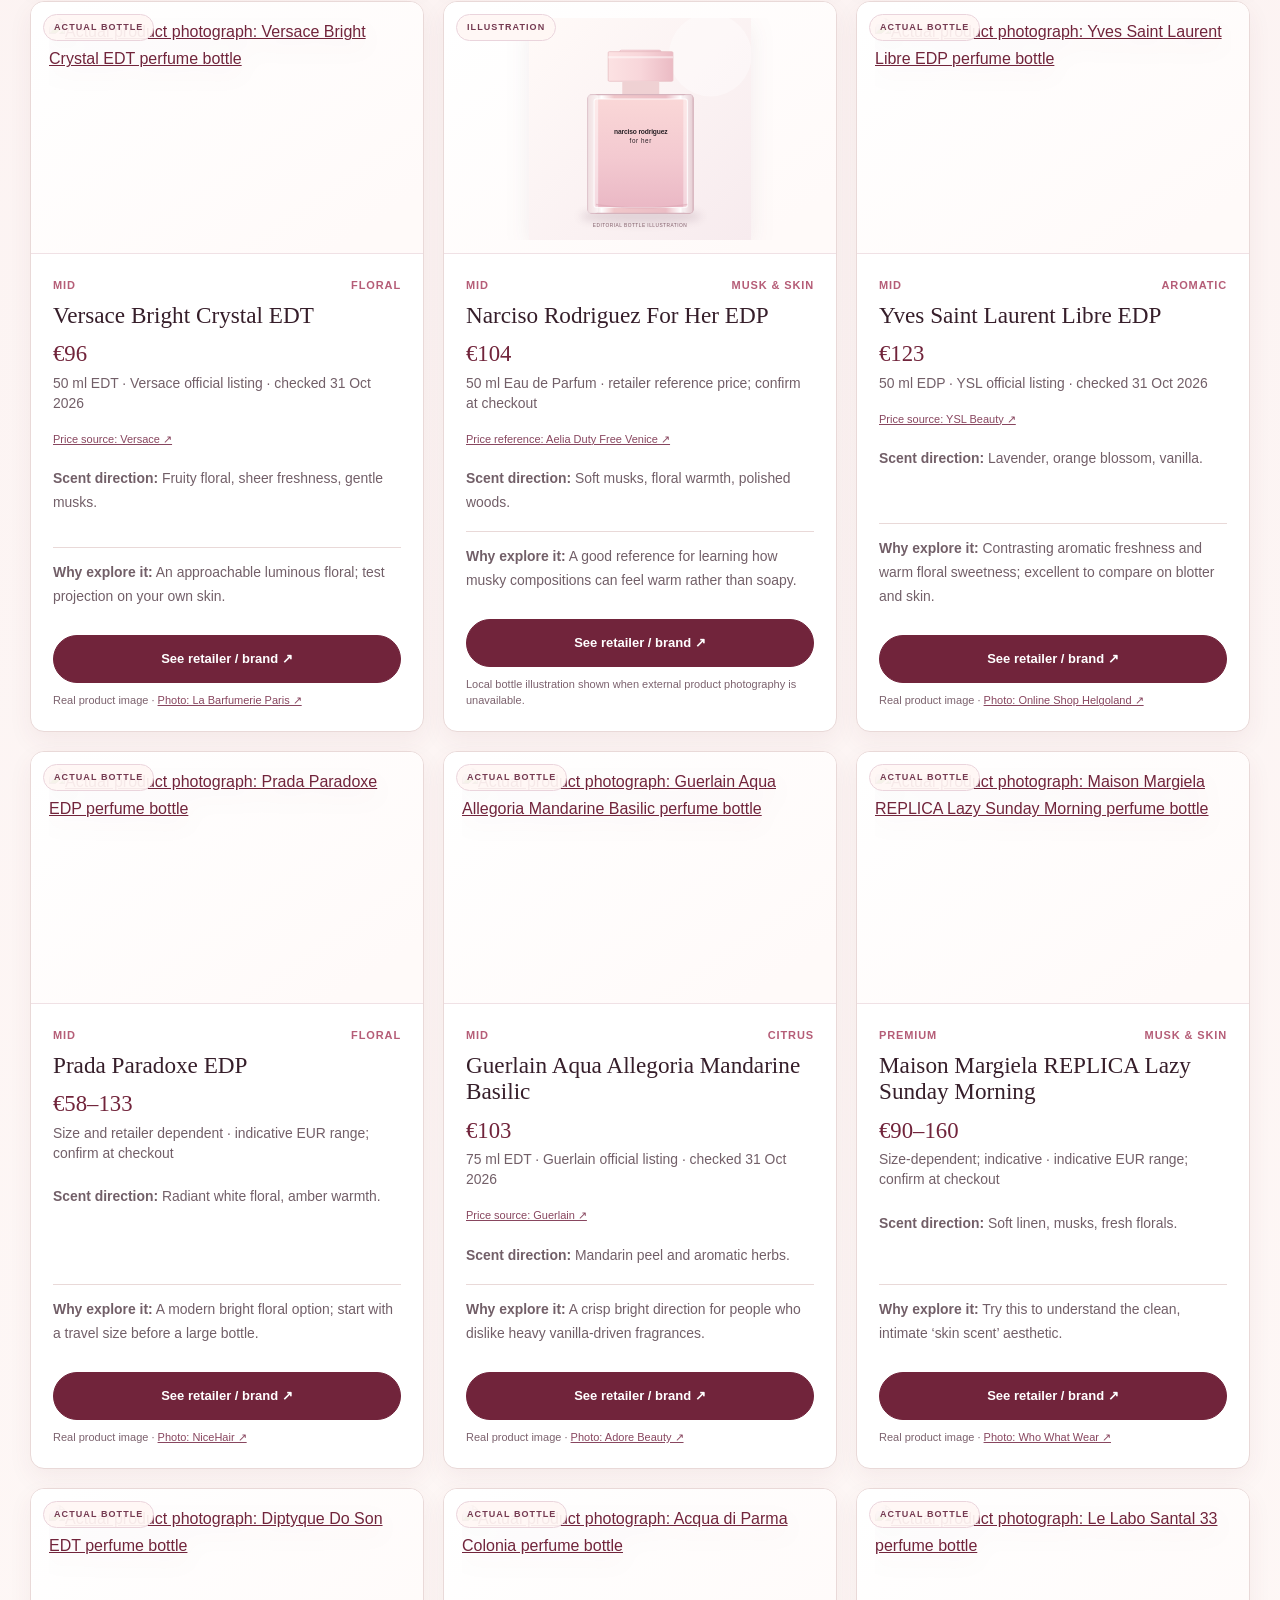
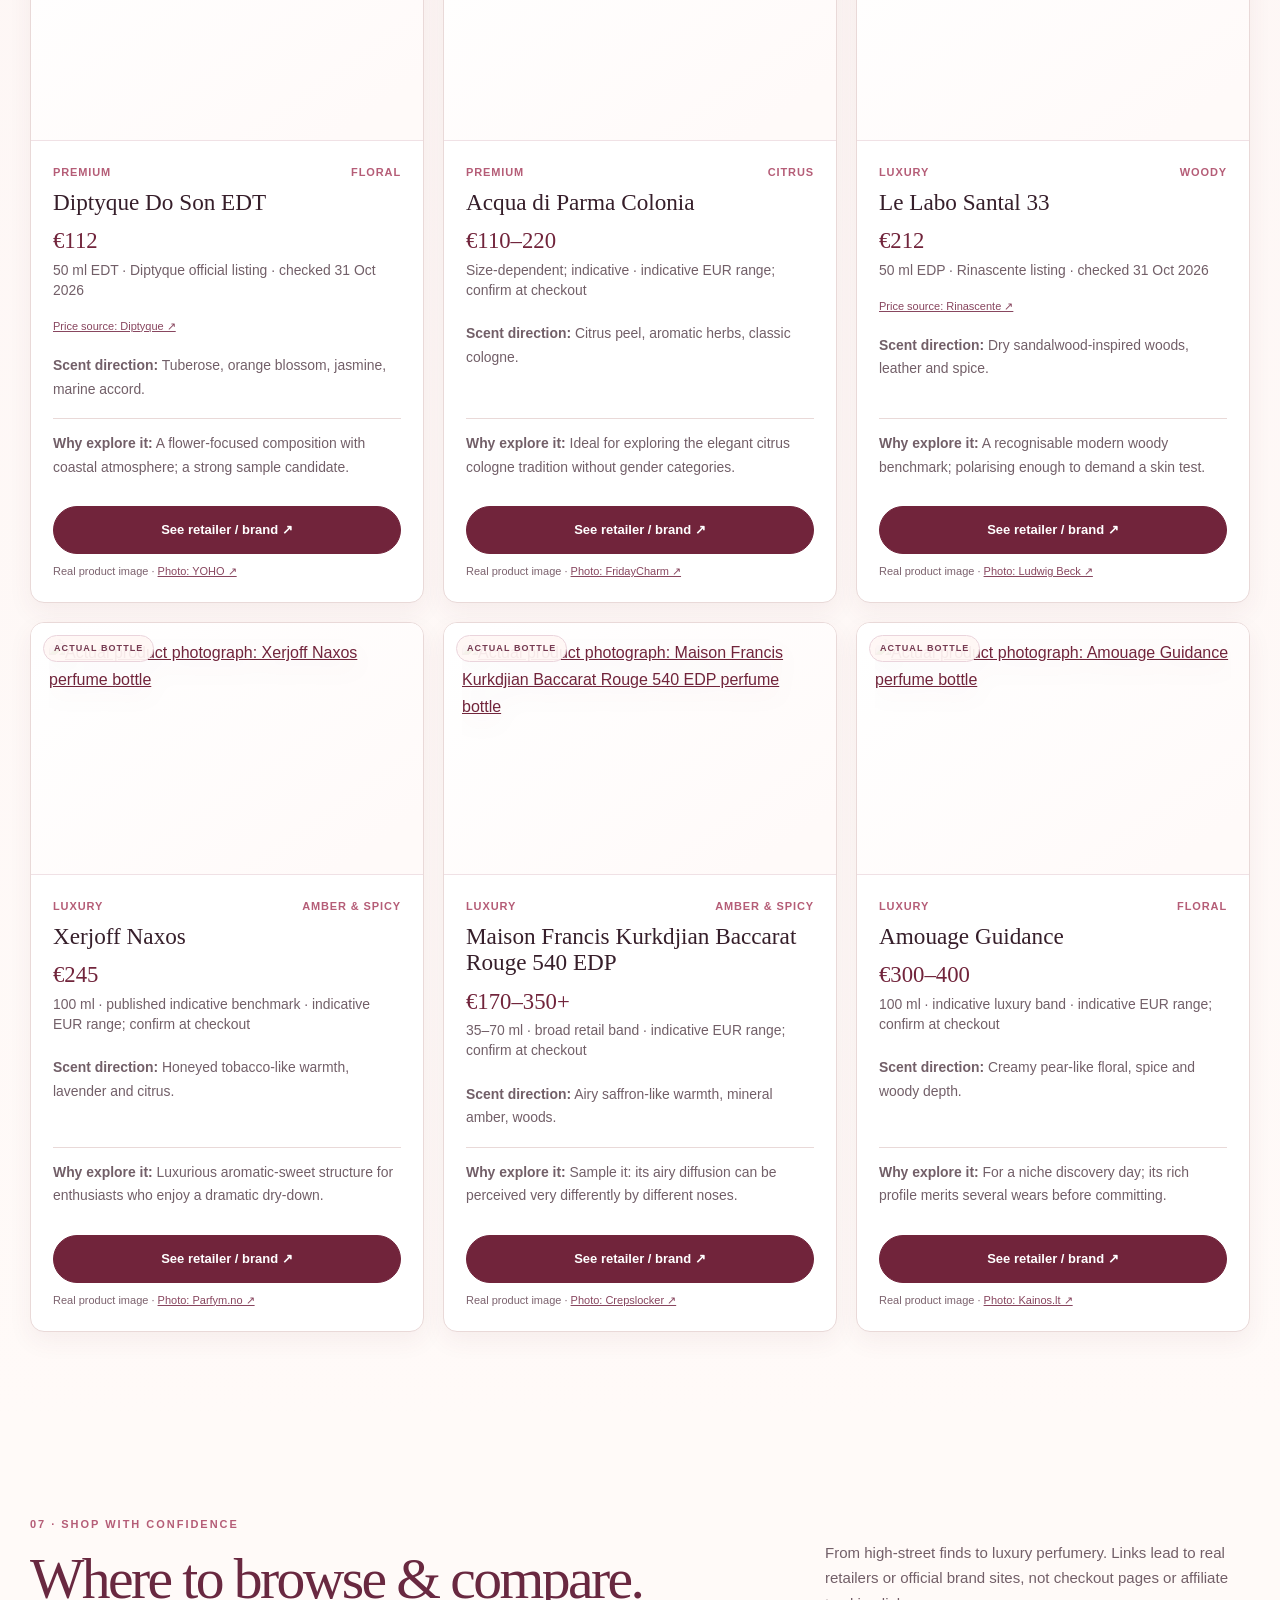
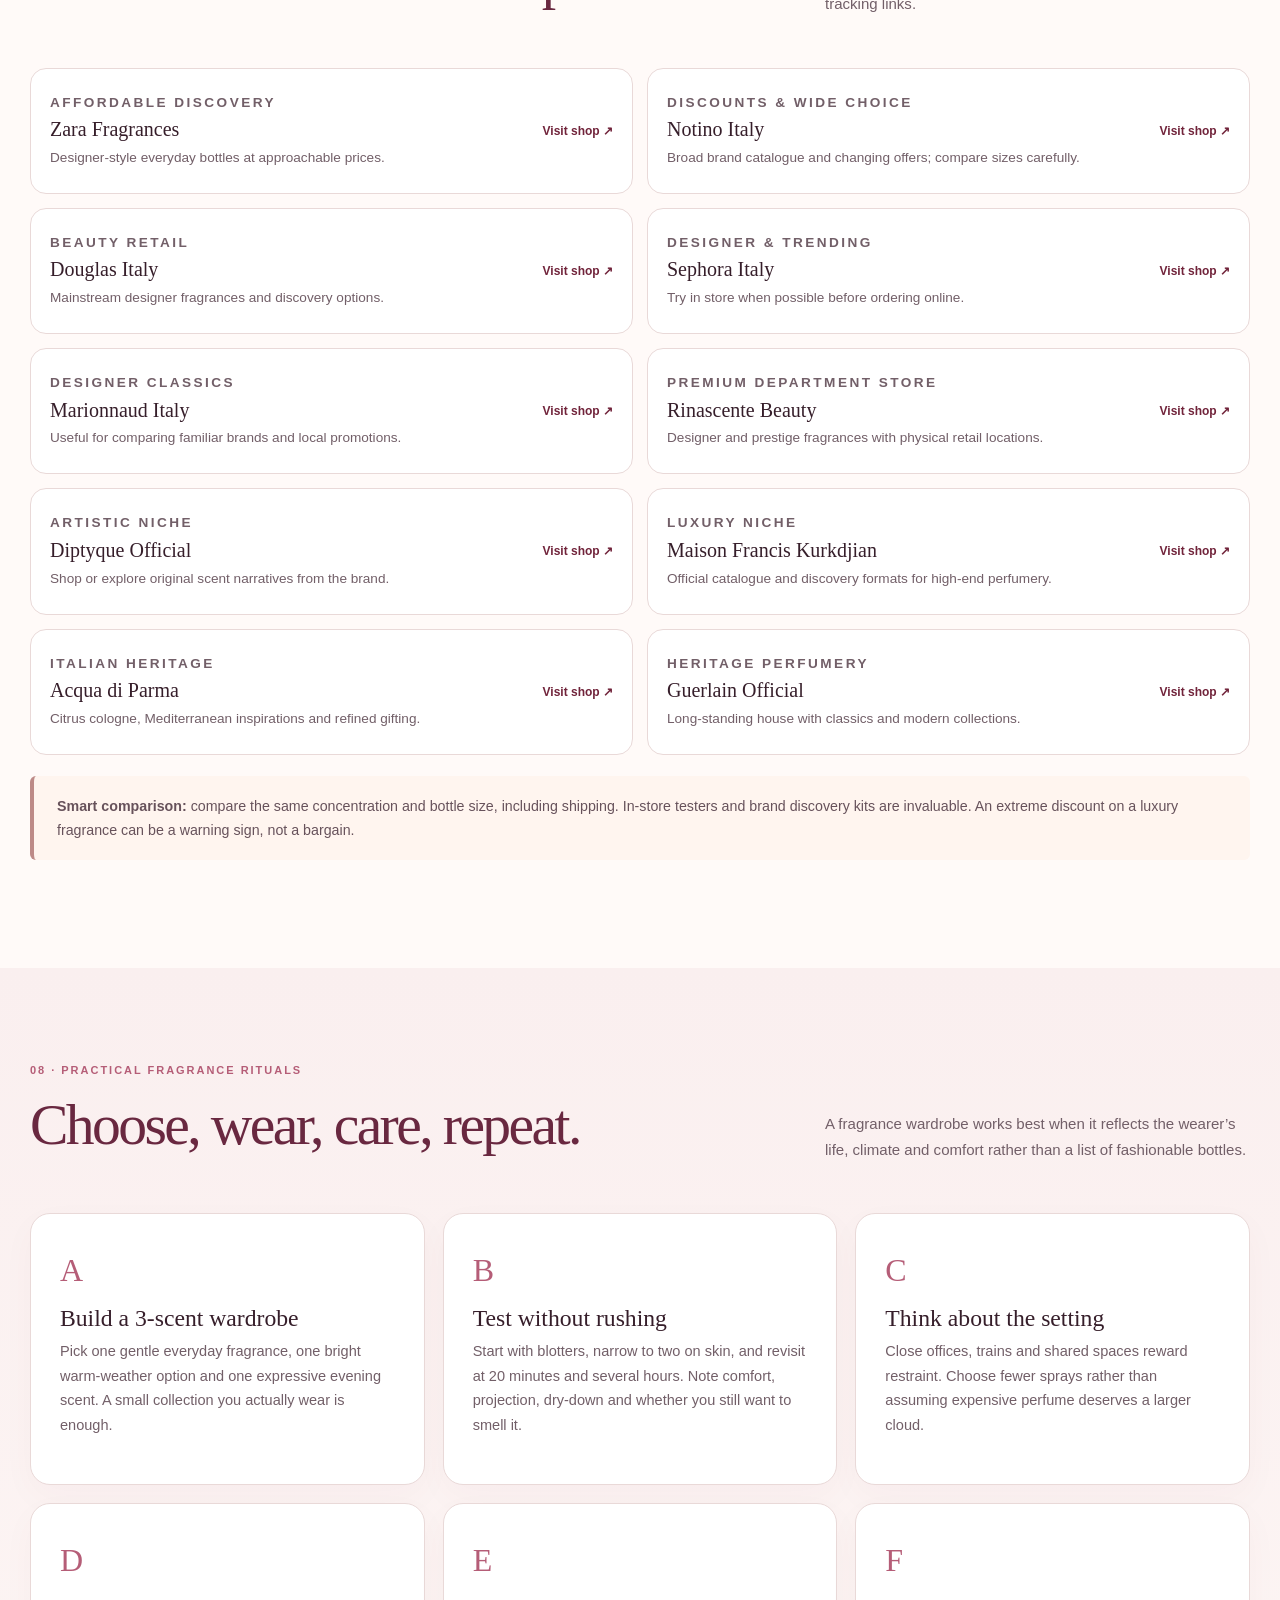
==== commit b4033fa8: "Redesign Fragrance Atelier as a cohesive photographic magazine with new hero and chapter cards" ====
--- a/updates/docs/fragrance/index.html
+++ b/updates/docs/fragrance/index.html
@@ -18,10 +18,12 @@
 .product .small{line-height:1.45}
 .product .productbody{padding:22px}
 @media(prefers-reduced-motion:reduce){.productvisual.realvisual img{transition:none}.productvisual.realvisual .photo-link:hover img{transform:none}}
-</style></head>
-<body><a class="skip" href="#main">Skip to content</a><div class="topstrip">MARIA SM · A LITTLE BEAUTY IN THE EVERYDAY · THE FRAGRANCE EDITION</div>
-<nav class="nav" aria-label="Primary navigation"><div class="wrap navin"><a class="brand" href="../index.html">Maria<span>SM</span><small>Shopping · Stories · Soul</small></a><div class="navlinks"><a href="../index.html">Home</a><a href="../fashion/index.html">Fashion Atlas</a><a href="../makeup/index.html">Makeup Atelier</a><a href="#guide">The Guide</a><a href="#history">History</a><a href="#discover">Perfume Picks</a><a href="#retailers">Shop</a><a class="back" href="../index.html">Back to MariaSM</a></div></div></nav>
-<header class="hero"><div class="wrap heroin"><p class="eyebrow">THE FRAGRANCE ATELIER · EST. 2026</p><h1>The art<br>of <em>being scented.</em></h1><p>From ancient resins and poetic flowers to the most intriguing modern bottles. A practical, beautiful journey into fragrance — and a more thoughtful way to shop for it.</p><a class="btn light" href="#guide">Begin the discovery ↓</a><a class="btn outline" href="#discover">Explore 18 scents →</a></div><div class="hero-credit">Editorial photograph: Unsplash · imagery is illustrative</div></header>
+</style><link rel="stylesheet" href="../assets/mariasm-magazine.css?v=20261031a"></head>
+<body class="maria-magazine fragrance-magazine"><a class="skip" href="#main">Skip to content</a><div class="topstrip ms-mag-topstrip">MARIA SM · A LITTLE BEAUTY IN THE EVERYDAY · THE FRAGRANCE EDITION</div>
+<header class="ms-mag-header"><a class="brand" href="../index.html">Maria<span>SM</span><small>Shopping · Stories · Soul</small></a><nav class="ms-mag-nav" aria-label="Main navigation"><a href="../index.html">Home</a><a href="../fashion/index.html">Fashion Atlas</a><a href="index.html" aria-current="page">Fragrance Atelier</a><a href="../makeup/index.html">Makeup Atelier</a><a href="#families">Scent families</a><a href="#discover">Shopping</a><a href="../index.html#new">Videos</a></nav></header>
+<header class="ms-mag-hero"><div class="ms-mag-photo"><img src="https://images.pexels.com/photos/9371058/pexels-photo-9371058.jpeg?auto=compress&amp;cs=tinysrgb&amp;w=1500" alt="Editorial beauty portrait photographed in the Philippines by Renzy Atibagos; model is not Maria" fetchpriority="high" width="1100" height="1000" onerror="this.onerror=null;this.src='https://images.pexels.com/photos/9371049/pexels-photo-9371049.jpeg?auto=compress&amp;cs=tinysrgb&amp;w=1200'"><span class="ms-mag-photo-credit">Beauty photograph · Renzy Atibagos / Pexels</span></div><div class="ms-mag-copy"><p class="eyebrow">SCENT · HISTORY · BEAUTY</p><h1>The<br><em>Fragrance Atelier</em></h1><p class="ms-mag-deck">Perfume notes, timeless stories and modern inspiration. Discover a world of fragrance families, expert guides and shopping picks for every budget.</p><div class="ms-mag-actions"><a href="#families">Explore fragrance families →</a><a href="#discover">Find a perfume ↗</a></div></div></header>
+<nav class="ms-mag-ribbon" aria-label="Fragrance Atlas chapters"><a href="#families">Perfume guides<small>Discover all 12 scent families</small></a><a href="#history">Scent stories<small>World history of fragrance</small></a><a href="#discover">Curated picks<small>18 perfumes with prices</small></a><a href="#retailers">Where to shop<small>Official shops and retailers</small></a></nav>
+<div class="ms-mag-feature-strip"><a class="ms-mag-feature" href="#families"><img src="https://images.unsplash.com/photo-1547887538-e3a2f32cb1cc?auto=format&amp;fit=crop&amp;w=900&amp;q=80" alt="Fragrance bottles and floral notes in an elegant still life" loading="lazy"><span>Fragrance families<small>Floral, citrus, woody &amp; more ↗</small></span></a><a class="ms-mag-feature" href="#history"><img src="https://images.unsplash.com/photo-1594035910387-fea47794261f?auto=format&amp;fit=crop&amp;w=900&amp;q=80" alt="Editorial perfume bottle photograph" loading="lazy"><span>The history of perfume<small>Travel through time ↗</small></span></a><a class="ms-mag-feature" href="#discover"><img src="https://images.unsplash.com/photo-1615634260167-c8cdede054de?auto=format&amp;fit=crop&amp;w=900&amp;q=80" alt="Collection of perfume bottles, editorial photograph" loading="lazy"><span>Shop the edit<small>Real bottles and price references ↗</small></span></a></div>
 <main id="main">
 <div class="stats"><div class="wrap statgrid"><div><strong>12</strong><span>Scent families</span></div><div><strong>12</strong><span>Chapters of world history</span></div><div><strong>18</strong><span>Perfumes across budgets</span></div><div><strong>10</strong><span>Shopping destinations</span></div></div></div>
 <section class="wrap section" id="guide"><div class="sectionhead"><div><p class="eyebrow">01 · START HERE</p><h2>Your own scent story starts with curiosity.</h2></div><p>No need to memorise every ingredient or follow the latest trend. Learn a few fundamentals, smell with patience, and discover what genuinely brings you joy.</p></div><div class="tiles"><article class="tile"><div class="num">01</div><h3>Know the family</h3><p>Fresh citrus, soft musk, lush florals or warm woods: a family gives you a useful starting point, not a rigid rule.</p></article><article class="tile"><div class="num">02</div><h3>Follow the evolution</h3><p>What you smell in the first minute can differ from the aroma after an hour. Allow the fragrance time to settle.</p></article><article class="tile"><div class="num">03</div><h3>Sample before buying</h3><p>Try one fragrance on each wrist, revisit it later and compare with your own notes. Save the full bottle for a favourite.</p></article></div>
--- a/updates/docs/assets/mariasm-magazine.css
+++ b/updates/docs/assets/mariasm-magazine.css
@@ -0,0 +1,143 @@
+/* MariaSM Magazine 4.0 — coordinated home, Fashion, Fragrance, Makeup editorial system.
+   Deliberately scoped, preserving every original guide, product catalogue, real YouTube card and photograph. */
+:root{--mswine:#74223d;--msink:#53283c;--msrose:#b8778c;--msline:#efd8df;--mscream:#fffaf8;--msmuted:#785d69}
+.atelier-home{background:var(--mscream)}
+.atelier-home .home-announcement{display:none}
+.atelier-home .home-header{
+  position:sticky;top:0;z-index:100;background:rgba(255,250,249,.96);
+  backdrop-filter:blur(16px);box-shadow:0 7px 28px rgba(87,34,50,.07);
+}
+.atelier-home .home-header .home-header-inner{min-height:66px;padding-block:7px}
+.atelier-home .home-header .home-brand{font:400 32px/1 Georgia,"Times New Roman",serif;letter-spacing:-.06em;color:var(--mswine)}
+.atelier-home .home-header .home-brand small{font-size:9px;margin-top:6px;letter-spacing:.3em}
+.atelier-home .home-header .home-brand::after{content:"♡";top:-1px;right:-20px;font:22px Georgia,serif;color:#a75b78}
+.atelier-home .home-header .home-primary-nav>a{border-radius:5px;padding:11px 10px;text-transform:uppercase;letter-spacing:.06em;font-size:10px;font-weight:750}
+.atelier-home .home-header .home-primary-nav>a.home-nav-current{background:transparent;color:#923954;border-color:transparent;border-bottom:2px solid #b6677f;border-radius:0}
+.atelier-home .home-header .home-primary-nav>a.home-youtube-link{font-size:10px;border-radius:99px;padding:11px 16px}
+/* Primary welcome display: photographic portrait left; blush editorial text right */
+.atelier-home .ms4-hero{display:grid;grid-template-columns:minmax(0,1.1fr) minmax(0,.9fr);width:100%;min-height:390px;background:linear-gradient(110deg,#fff5f2 25%,#f6e0e7 100%);overflow:hidden}
+.atelier-home .ms4-hero-photo{position:relative;min-height:400px;background:#e9c5ce;overflow:hidden}
+.atelier-home .ms4-hero-photo::after{position:absolute;inset:0;content:"";pointer-events:none;background:linear-gradient(90deg,transparent 68%,rgba(255,248,245,.36) 100%)}
+.atelier-home .ms4-hero-photo>img{position:absolute;inset:0;width:100%;height:100%;object-fit:cover;object-position:center 40%;filter:saturate(.92) contrast(1.02)}
+.atelier-home .ms4-photo-credit{position:absolute;bottom:7px;left:12px;padding:4px 8px;border-radius:6px;background:#fffaf6d9;color:#6c4654;font-size:9px;line-height:1.4;z-index:1}
+.atelier-home .ms4-hero-copy{display:flex;flex-direction:column;align-items:center;text-align:center;justify-content:center;min-width:0;position:relative;padding:clamp(28px,5vw,65px) clamp(24px,4vw,60px);background:radial-gradient(circle at 100% 4%,rgba(251,205,219,.7),transparent 32%),radial-gradient(circle at 9% 99%,rgba(255,255,255,.9),transparent 40%)}
+.atelier-home .ms4-hero-copy::after{content:"✦";position:absolute;color:rgba(177,106,132,.14);right:3%;top:4%;font:160px/1 Georgia,serif;z-index:0;pointer-events:none}
+.atelier-home .ms4-hero-copy>*{position:relative;z-index:1}
+.atelier-home .ms4-handwritten{font:italic clamp(23px,2.3vw,34px) Georgia,serif;letter-spacing:-.02em;color:#af5e79;margin:1px 0 6px}
+.atelier-home .ms4-hero-copy .eyebrow{font-size:10px;letter-spacing:.22em;color:#b75f82}
+.atelier-home .ms4-hero-copy h1{font:400 clamp(62px,6.7vw,112px)/.91 Georgia,"Times New Roman",serif;letter-spacing:-.085em;color:#67243e;margin:6px 0 20px}
+.atelier-home .ms4-hero-copy h1 span{color:#b16e84}
+.atelier-home .ms4-hero-copy h1 small{display:block;letter-spacing:-.045em;font-size:.47em;line-height:1.3}
+.atelier-home .ms4-categories{font-size:11px;font-weight:750;letter-spacing:.17em;color:#884159;margin:0 0 13px}
+.atelier-home .ms4-hero-deck{font:clamp(16px,1.37vw,20px)/1.55 Georgia,serif;color:#684453;max-width:450px}
+.atelier-home .ms4-pill{display:inline-flex;background:#782b48;border:1px solid #782b48;color:#fff;text-decoration:none;border-radius:99px;padding:12px 26px;font-weight:750;font-size:12px;letter-spacing:.065em;text-transform:uppercase;box-shadow:0 9px 20px #71243b25}
+.atelier-home .ms4-pill:hover{background:#9e4a64;color:#fff}
+.atelier-home .ms4-hero-subtle{font-size:11px;color:#9b7886;margin-top:12px}
+/* Three panoramic editorial category cards immediately below the main hero */
+.atelier-home .ms4-feature-grid{display:grid;grid-template-columns:repeat(3,minmax(0,1fr));gap:12px;max-width:1536px;width:calc(100% - 34px);margin:12px auto}
+.atelier-home .ms4-feature{position:relative;min-width:0;min-height:252px;overflow:hidden;border-radius:7px;display:block;background:#ecd4da;text-decoration:none;color:#652941;border:1px solid #efdae1}
+.atelier-home .ms4-feature>img{position:absolute;inset:0;width:100%;height:100%;object-fit:cover;transition:transform .35s ease;filter:saturate(.93)}
+.atelier-home .ms4-feature:hover>img{transform:scale(1.035)}
+.atelier-home .ms4-feature::after{content:"";position:absolute;inset:0;pointer-events:none;background:linear-gradient(90deg,rgba(255,247,243,.94),rgba(255,247,243,.78) 44%,rgba(255,247,243,.02) 86%)}
+.atelier-home .ms4-feature-copy{display:flex;position:absolute;z-index:1;left:0;top:0;bottom:0;flex-direction:column;justify-content:center;align-items:flex-start;width:64%;padding:clamp(14px,2vw,32px)}
+.atelier-home .ms4-kicker{font-size:10px;font-weight:800;letter-spacing:.24em;color:#9c4e67}
+.atelier-home .ms4-feature-copy strong{font:400 clamp(30px,3vw,49px)/.96 Georgia,serif;letter-spacing:-.05em;color:#64263f;margin:10px 0}
+.atelier-home .ms4-feature-copy>span:not(.ms4-kicker){font:14px/1.3 Georgia,serif;color:#6c4b55}
+.atelier-home .ms4-feature-copy>b{display:inline-block;background:#762a47;color:white;border-radius:100px;padding:10px 17px;margin-top:15px;font-size:10px;font-weight:700;letter-spacing:.045em;white-space:nowrap}
+.atelier-home .ms4-quick-links{display:grid;grid-template-columns:repeat(6,minmax(0,1fr));gap:0;max-width:1536px;width:calc(100% - 34px);margin:10px auto 16px;padding:7px;background:#f6e6e5;border-radius:9px;border:1px solid #f0dedc}
+.atelier-home .ms4-quick-links a{display:grid;grid-template-columns:34px 1fr;grid-template-rows:auto auto;align-items:center;column-gap:6px;padding:9px 10px;text-decoration:none;color:#703148;border-right:1px solid #dfb8c4;min-width:0}
+.atelier-home .ms4-quick-links a:last-child{border-right:0}
+.atelier-home .ms4-quick-links a>span{grid-row:span 2;display:grid;place-items:center;font:27px/1 Georgia,serif;color:#8f4561}
+.atelier-home .ms4-quick-links strong{font:16px/1.2 Georgia,serif;white-space:normal;color:#64283e}
+.atelier-home .ms4-quick-links small{font-size:10px;line-height:1.4;color:#976d7d}
+.atelier-home .ms4-quick-links a:hover{background:#fceff1;border-radius:7px}
+/* Video section follows immediately, with real titles and YouTube assets from MariaSM */
+.atelier-home .new-section{margin:0 auto 30px;padding:clamp(22px,2.9vw,40px)!important;background:linear-gradient(#fff7f6,#fffaf8);border-radius:15px}
+.atelier-home .new-section .section-head h2{font:400 clamp(32px,3vw,48px)/1.1 Georgia,serif;color:#732940}
+.atelier-home .new-section .video-card{border-radius:8px;box-shadow:none}
+.atelier-home .new-section .video-image img{aspect-ratio:16/9;object-fit:cover}
+.atelier-home .halloween-banner{margin:20px auto 0;width:min(1170px,calc(100% - 34px));min-height:0;opacity:.96}
+.atelier-home .angel-edit{margin-top:24px}
+.atelier-home .atelier-collections-head{padding-top:58px}
+/* Shared magazine typography + navigation */
+.maria-magazine{--mswine:#752541;--msrose:#b8778c;--mscream:#fff8f7;background:#fffaf8}
+.maria-magazine .brand{font-family:Georgia,serif;color:#6f2641;font-weight:400;letter-spacing:-.04em;font-size:31px}
+.maria-magazine .brand span{color:#b9748d}
+.maria-magazine .brand small{font-size:9px;letter-spacing:.23em;margin-top:2px}
+.maria-magazine .ms-mag-nav{display:flex;align-items:center;gap:clamp(10px,1.25vw,22px);flex-wrap:wrap}
+.maria-magazine .ms-mag-nav a{text-decoration:none;text-transform:uppercase;letter-spacing:.045em;font-size:11px;font-weight:750;color:#723047;white-space:nowrap}
+.maria-magazine .ms-mag-nav a[aria-current="page"]{padding:10px 15px;border-radius:8px;background:#752b47;color:#fff}
+.maria-magazine .ms-mag-nav a:hover{text-decoration:underline;text-underline-offset:5px}
+.maria-magazine .ms-mag-header{position:sticky;top:0;z-index:70;display:flex;align-items:center;justify-content:space-between;gap:20px;padding:12px max(3.5%,calc((100vw - 1320px)/2));background:#fff9f7ee;border-bottom:1px solid #ead7df;backdrop-filter:blur(15px)}
+.maria-magazine .ms-mag-topstrip{display:none}
+/* Immersive split hero with photographic foreground, blush copy and large serif titles */
+.maria-magazine .ms-mag-hero{width:100%;display:grid;grid-template-columns:1.08fr .92fr;min-height:440px;overflow:hidden;background:linear-gradient(135deg,#fff9f7,#f5e3e8)}
+.maria-magazine .ms-mag-photo{position:relative;overflow:hidden;min-height:440px;background:#edc6d3}
+.maria-magazine .ms-mag-photo>img{position:absolute;inset:0;width:100%;height:100%;object-fit:cover;object-position:center 39%}
+.maria-magazine .ms-mag-photo::after{content:"";position:absolute;inset:0;pointer-events:none;background:linear-gradient(90deg,transparent 65%,#fff9f745)}
+.maria-magazine .ms-mag-photo-credit{position:absolute;left:12px;bottom:10px;z-index:2;border-radius:4px;padding:3px 7px;background:#fffaf5dc;color:#744c5b;font-size:10px;line-height:1.5}
+.maria-magazine .ms-mag-copy{display:flex;flex-direction:column;align-items:center;justify-content:center;text-align:center;padding:clamp(26px,4.5vw,70px);min-width:0;position:relative}
+.maria-magazine .ms-mag-copy::after{content:"✧";position:absolute;right:4%;top:-60px;color:#b5798d20;font:240px Georgia,serif;pointer-events:none}
+.maria-magazine .ms-mag-copy>*{position:relative}
+.maria-magazine .ms-mag-copy .eyebrow{color:#a45a76;font-size:11px;letter-spacing:.16em;text-transform:uppercase}
+.maria-magazine .ms-mag-copy h1{color:#6e2540;font:400 clamp(49px,6.1vw,96px)/.95 Georgia,serif;letter-spacing:-.07em;margin:11px 0 22px;max-width:none}
+.maria-magazine .ms-mag-copy h1 em{color:#b26985;font-weight:400}
+.maria-magazine .ms-mag-copy .ms-mag-deck{font:clamp(15px,1.2vw,19px)/1.55 Georgia,serif;color:#755463;max-width:540px}
+.maria-magazine .ms-mag-actions{display:flex;gap:10px;flex-wrap:wrap;justify-content:center;margin-top:15px}
+.maria-magazine .ms-mag-actions a{border-radius:99px;background:#752741;color:#fff;text-decoration:none;padding:12px 22px;display:inline-flex;align-items:center;gap:7px;font-weight:750;font-size:12px;letter-spacing:.02em}
+.maria-magazine .ms-mag-actions a:hover{background:#a2506e;color:white}
+/* Clear and useful section shortcuts, linked to existing real pages rather than invented features */
+.maria-magazine .ms-mag-ribbon{display:grid;grid-template-columns:repeat(4,minmax(0,1fr));max-width:1340px;margin:12px auto 20px;gap:8px;padding:9px 15px;border:1px solid #edd7dd;border-radius:12px;background:#faebee}
+.maria-magazine .ms-mag-ribbon a{display:flex;flex-direction:column;align-items:center;gap:3px;min-width:0;text-align:center;color:#78344e;text-decoration:none;padding:8px 12px;border-radius:9px;font-size:12px;font-weight:750}
+.maria-magazine .ms-mag-ribbon a small{font-size:10px;color:#906b77;font-weight:400}
+.maria-magazine .ms-mag-ribbon a:hover{background:#fff6f7}
+.maria-magazine .ms-mag-feature-strip{display:grid;grid-template-columns:repeat(3,minmax(0,1fr));gap:13px;max-width:1320px;width:calc(100% - 30px);margin:14px auto 28px}
+.maria-magazine .ms-mag-feature{position:relative;min-height:180px;background:#f1dfe6;overflow:hidden;border-radius:9px;text-decoration:none;color:#5d2940;box-shadow:0 8px 23px #74334913}
+.maria-magazine .ms-mag-feature img{position:absolute;inset:0;width:100%;height:100%;object-fit:cover}
+.maria-magazine .ms-mag-feature::before{position:absolute;inset:0;content:"";background:linear-gradient(90deg,#fff7f3ec,rgba(255,245,242,.85) 50%,transparent 95%);z-index:1}
+.maria-magazine .ms-mag-feature span{position:absolute;z-index:2;left:22px;top:50%;transform:translateY(-50%);width:55%;font:400 clamp(21px,2.5vw,35px)/1.08 Georgia,serif}
+.maria-magazine .ms-mag-feature span small{display:block;margin-top:10px;font:11px/1.4 system-ui,sans-serif;letter-spacing:.04em;color:#77525f}
+.maria-magazine .sectionhead h2,.maria-magazine .heading h2,.maria-magazine .atlas-section h2{color:#692840}
+.maria-magazine .navlinks a,.maria-magazine .atlas-header nav a{text-decoration:none}
+/* Existing content remains; visual styling is refined but no cards or filters removed. */
+.maria-magazine .history,.maria-magazine .lesson,.maria-magazine .panel,.maria-magazine .product,.maria-magazine .look,.maria-magazine .family{border-radius:14px;box-shadow:0 9px 25px #6e2a4510}
+.maria-magazine .section.alt{background:linear-gradient(180deg,#faefef,#fffaf8)}
+@media(max-width:1220px){.atelier-home .home-header .home-header-inner{min-height:60px}}
+@media(max-width:1020px){
+ .atelier-home .ms4-quick-links{grid-template-columns:repeat(3,1fr)}
+ .atelier-home .ms4-quick-links a:nth-child(3){border-right:0}
+ .atelier-home .ms4-quick-links a{border-bottom:1px solid #e6c8d1}
+ .atelier-home .ms4-feature-copy{width:75%}
+ .maria-magazine .ms-mag-nav{gap:11px}.maria-magazine .ms-mag-nav a{font-size:10px}
+}
+@media(max-width:760px){
+ .atelier-home .ms4-hero{grid-template-columns:1fr}
+ .atelier-home .ms4-hero-photo{min-height:330px}
+ .atelier-home .ms4-hero-copy{padding:33px 20px}
+ .atelier-home .ms4-hero-copy h1{font-size:66px}
+ .atelier-home .ms4-feature-grid{grid-template-columns:1fr;gap:9px}
+ .atelier-home .ms4-feature{min-height:202px}
+ .atelier-home .ms4-feature-copy{width:65%}
+ .atelier-home .ms4-feature-copy strong{font-size:38px}
+ .atelier-home .ms4-quick-links{grid-template-columns:repeat(2,1fr);padding:4px}
+ .atelier-home .ms4-quick-links a:nth-child(3){border-right:1px solid #dfb8c4}
+ .atelier-home .ms4-quick-links a:nth-child(even){border-right:0}
+ .maria-magazine .ms-mag-header{display:block;padding:10px 16px}
+ .maria-magazine .ms-mag-nav{display:flex;flex-wrap:nowrap;overflow-x:auto;padding:11px 0 3px;gap:14px}
+ .maria-magazine .ms-mag-hero{grid-template-columns:1fr}
+ .maria-magazine .ms-mag-photo{min-height:315px}
+ .maria-magazine .ms-mag-copy{padding:34px 24px}
+ .maria-magazine .ms-mag-copy h1{font-size:60px}
+ .maria-magazine .ms-mag-feature-strip{grid-template-columns:1fr}
+ .maria-magazine .ms-mag-feature{min-height:185px}
+}
+@media(max-width:490px){
+ .atelier-home .ms4-hero-photo{min-height:255px}
+ .atelier-home .ms4-hero-copy h1{font-size:57px}
+ .atelier-home .ms4-quick-links strong{font-size:14px}
+ .atelier-home .ms4-quick-links a{grid-template-columns:25px 1fr;padding:9px 4px}
+ .atelier-home .ms4-quick-links a>span{font-size:23px}
+ .maria-magazine .ms-mag-copy h1{font-size:49px}
+ .maria-magazine .ms-mag-ribbon{grid-template-columns:repeat(2,1fr);width:calc(100% - 22px)}
+}
+@media(prefers-reduced-motion:reduce){.atelier-home .ms4-feature>img{transition:none}.atelier-home .ms4-feature:hover>img{transform:none}}
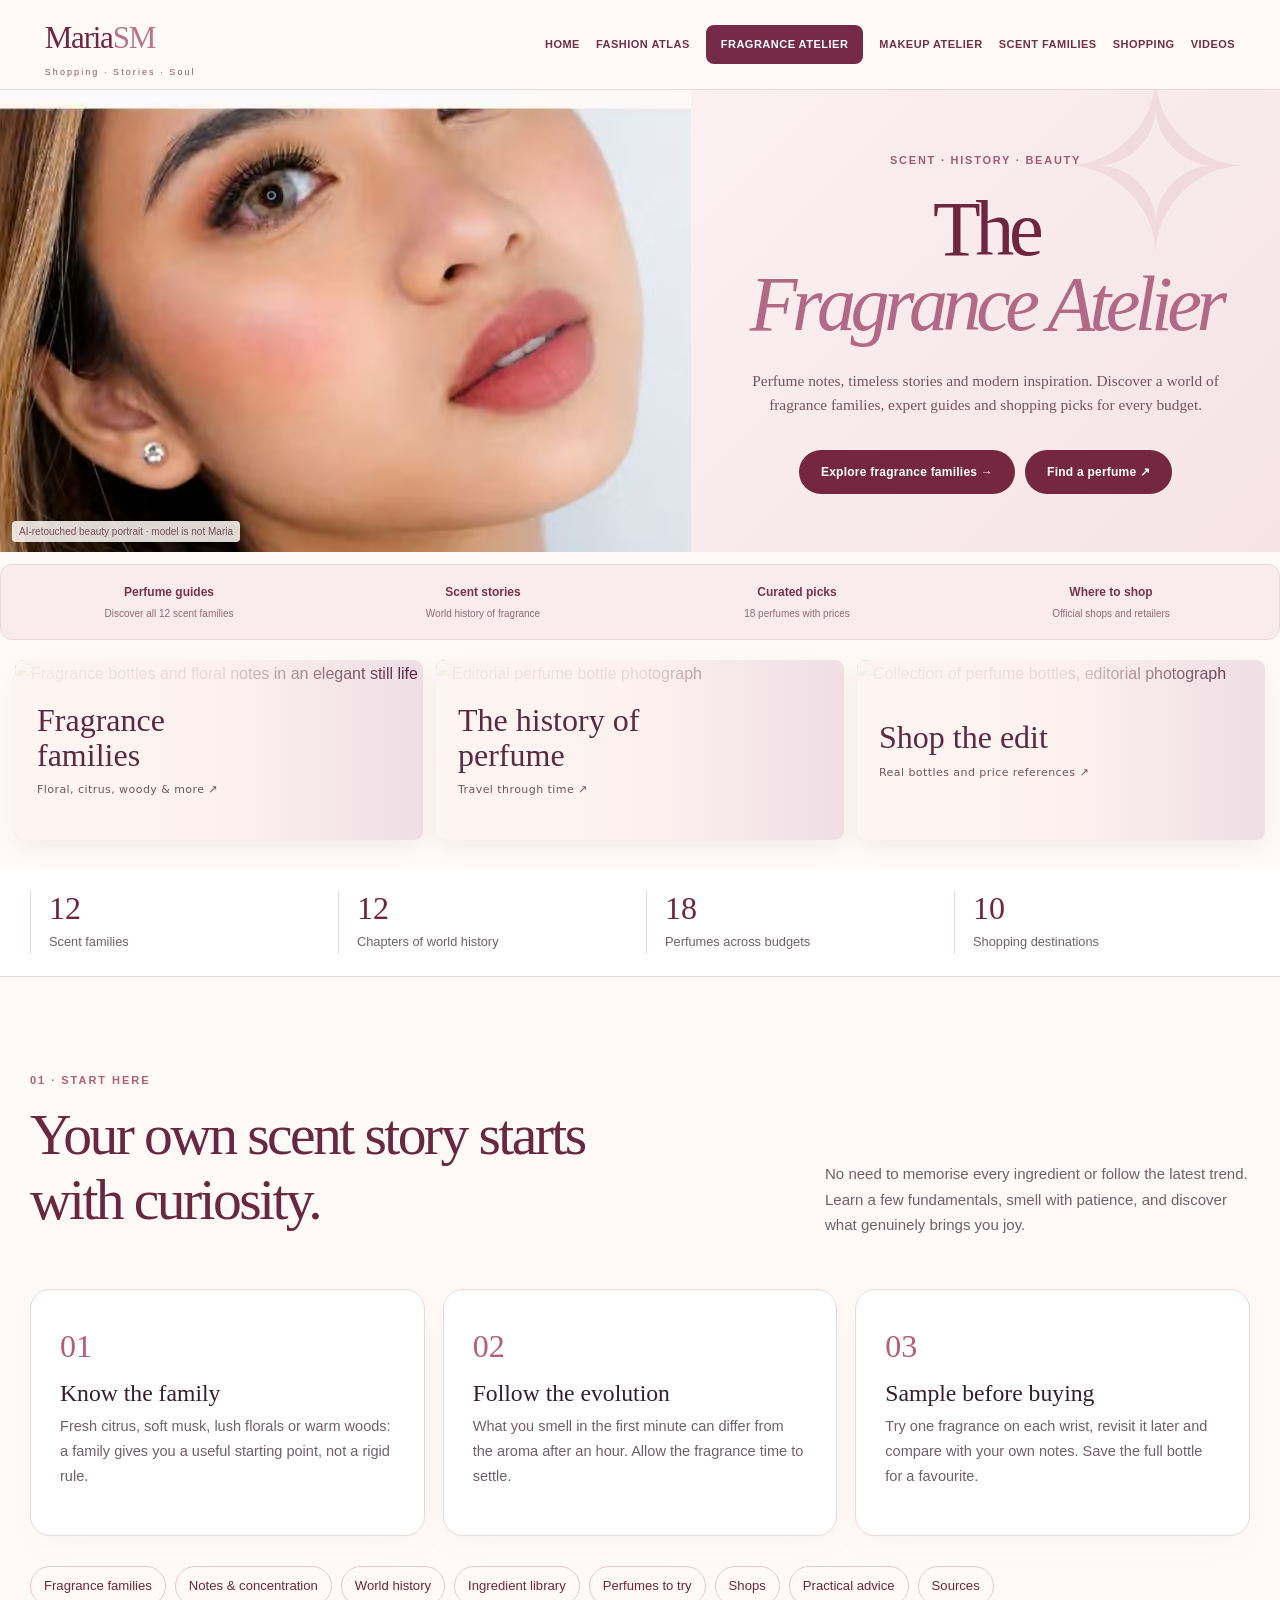
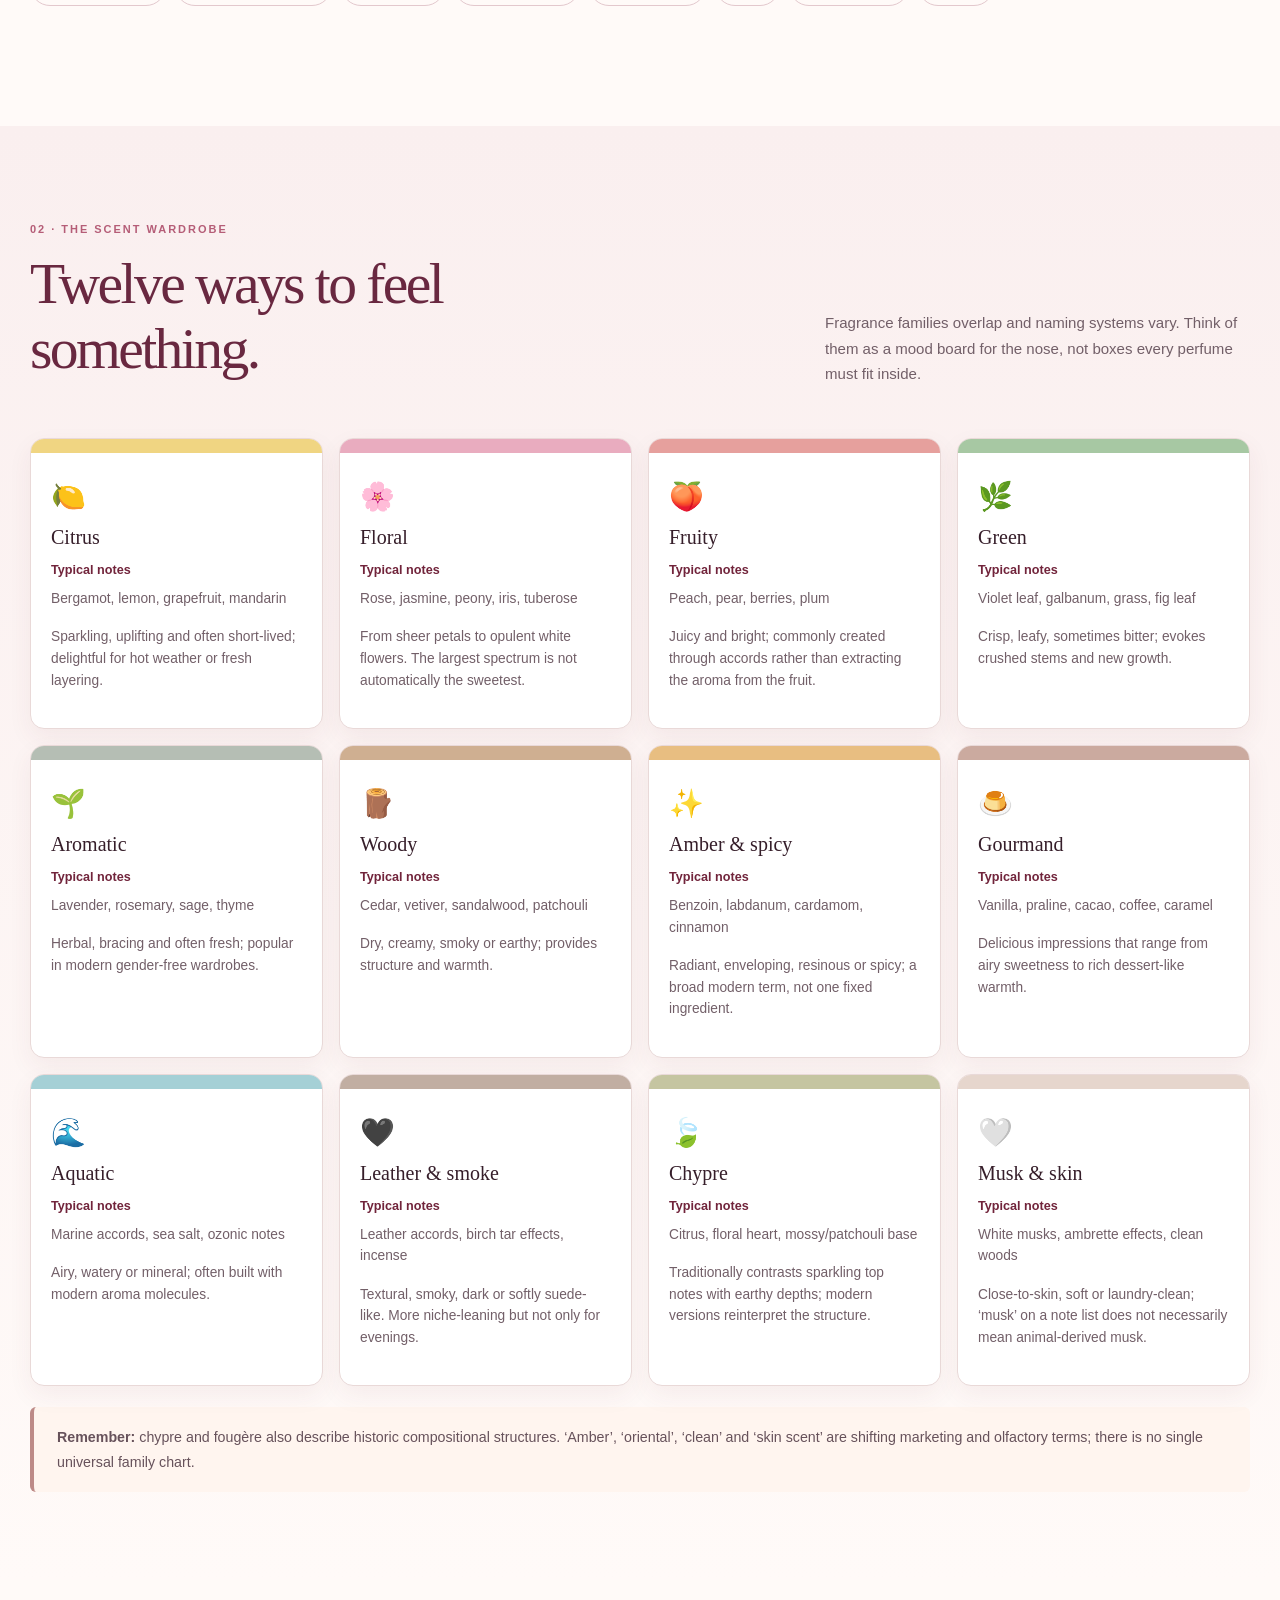
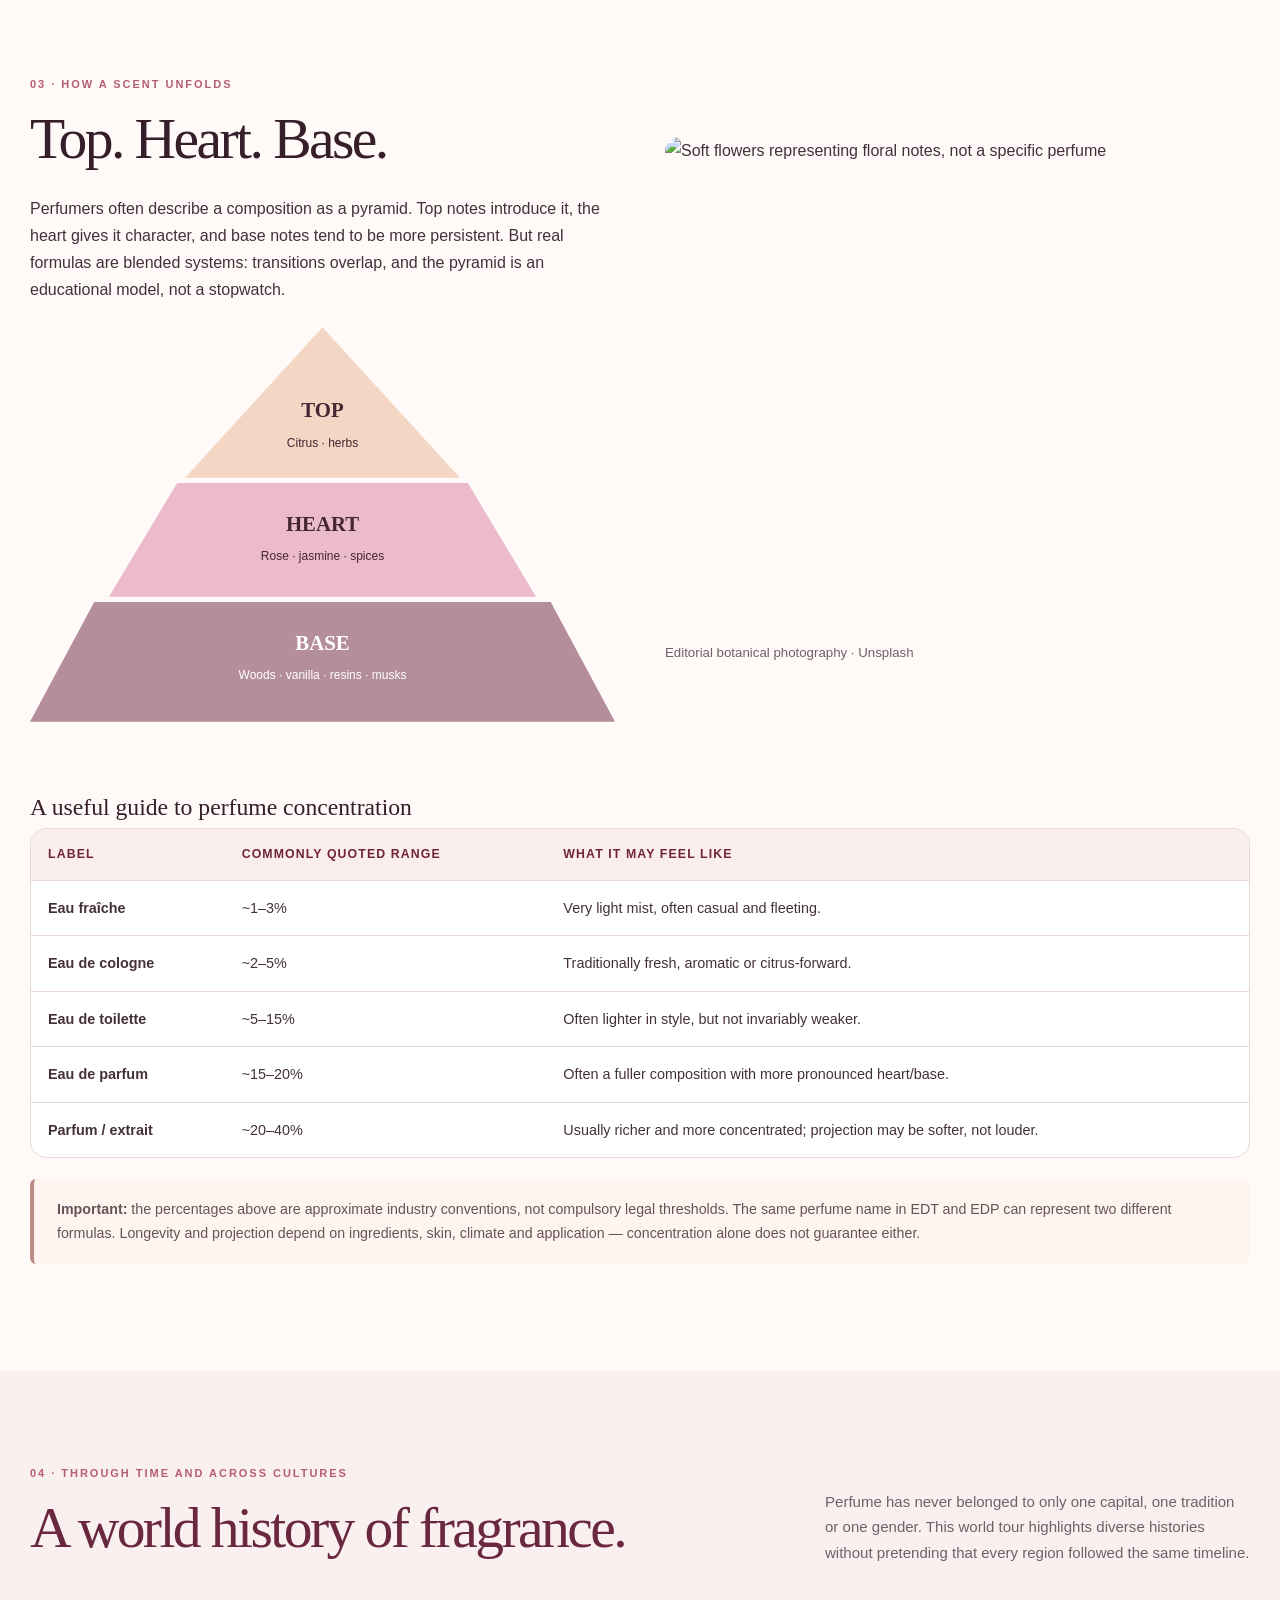
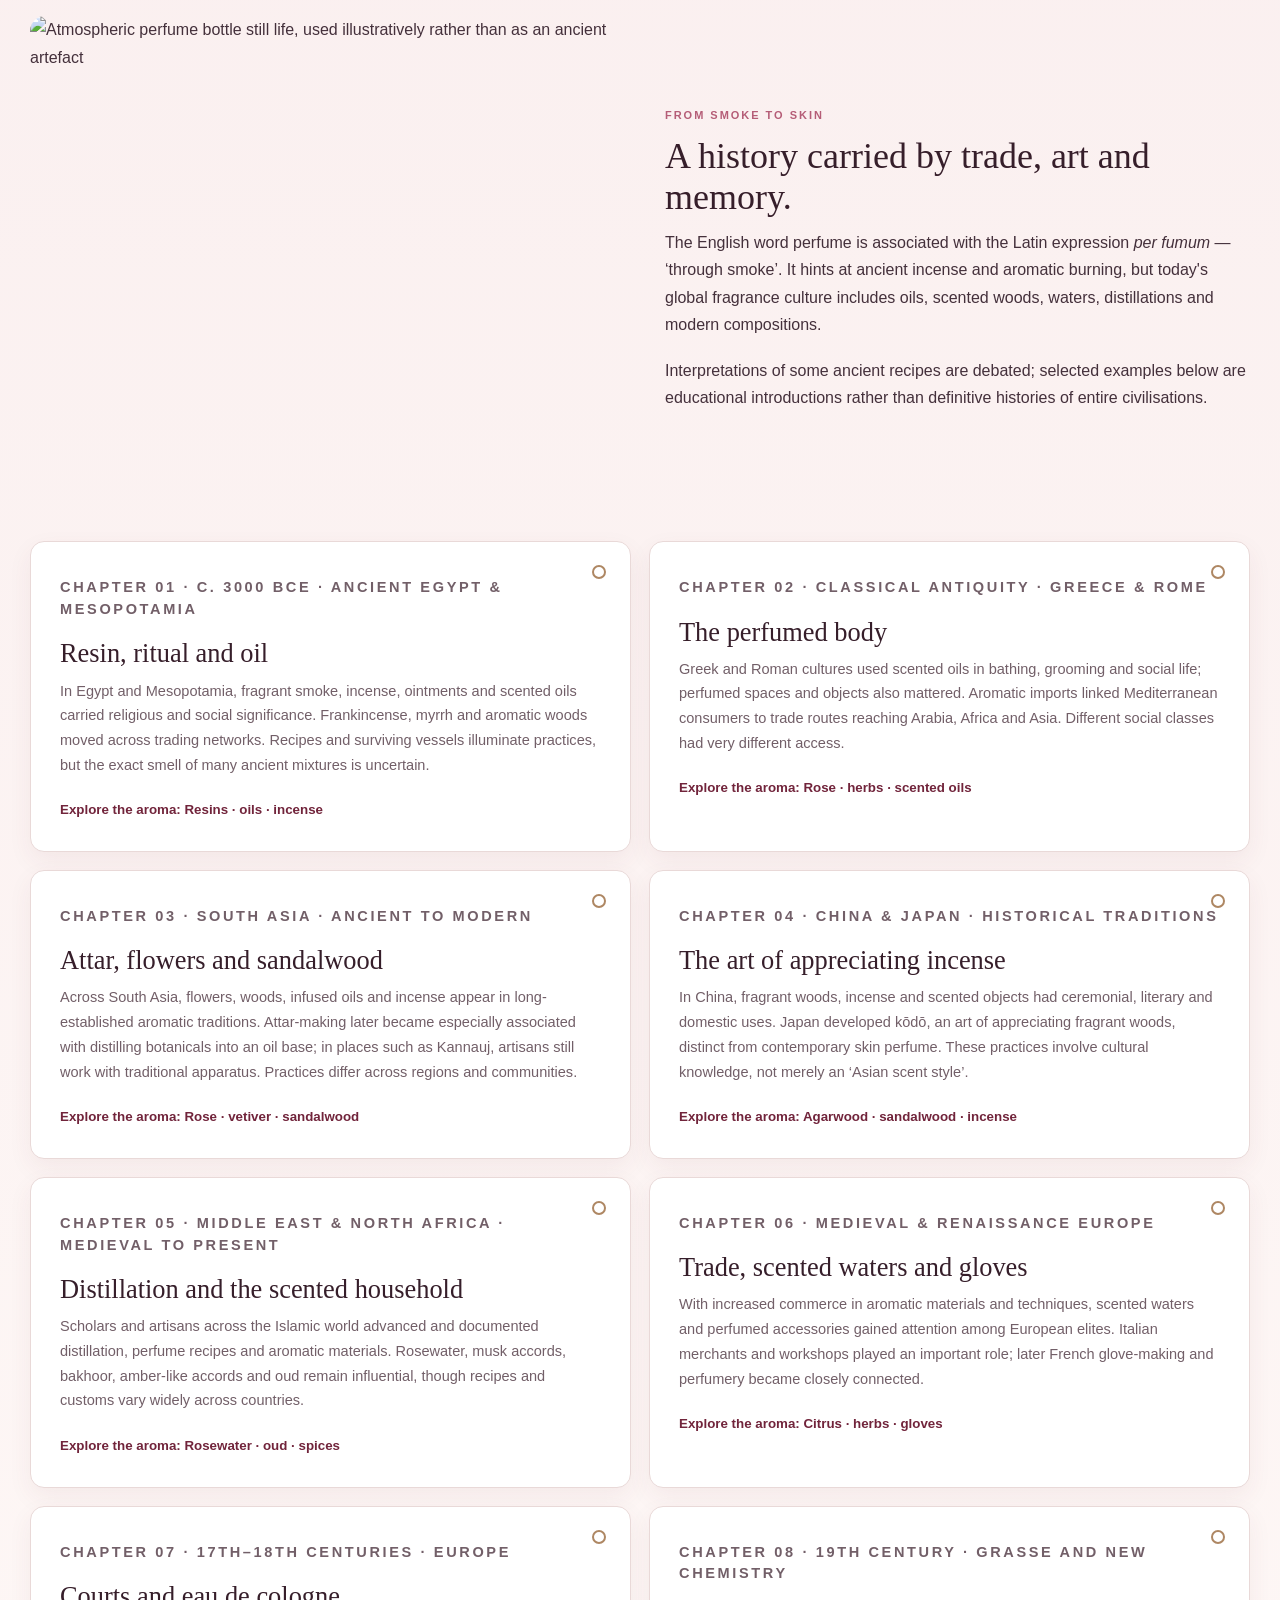
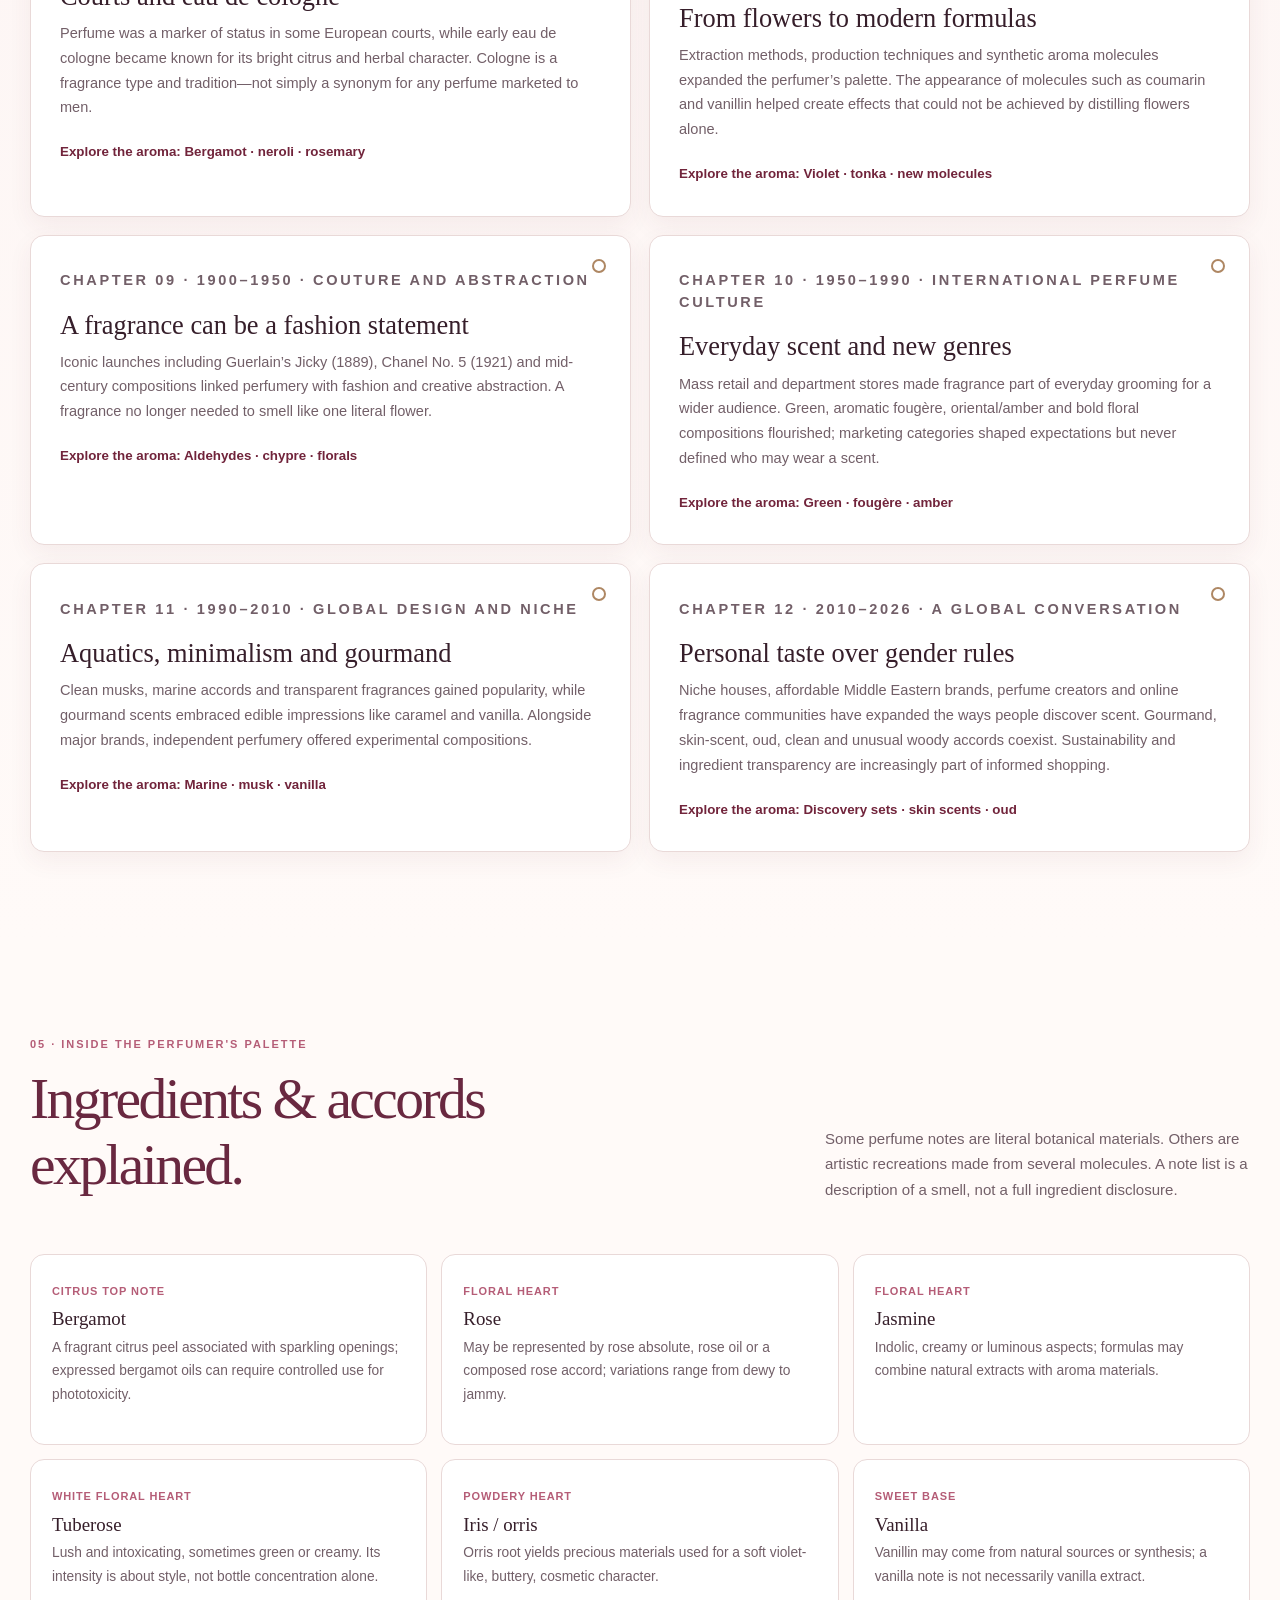
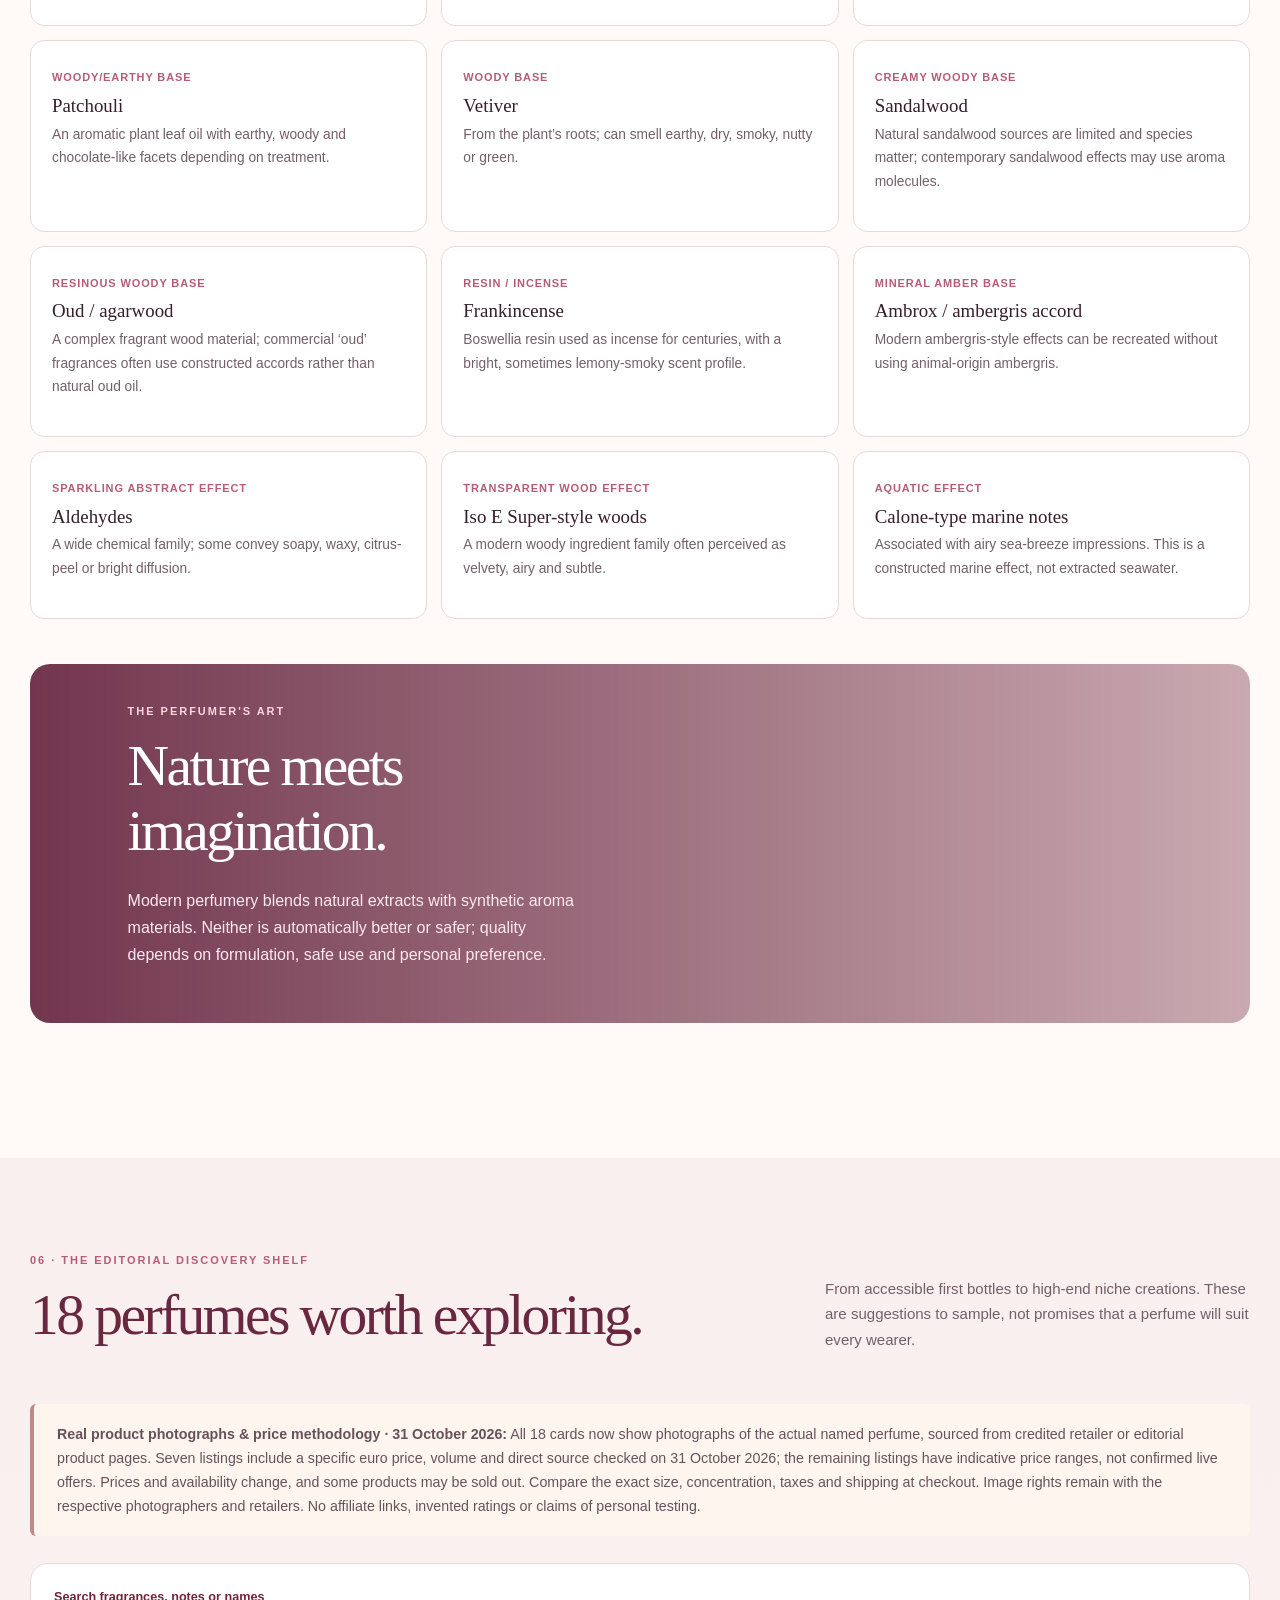
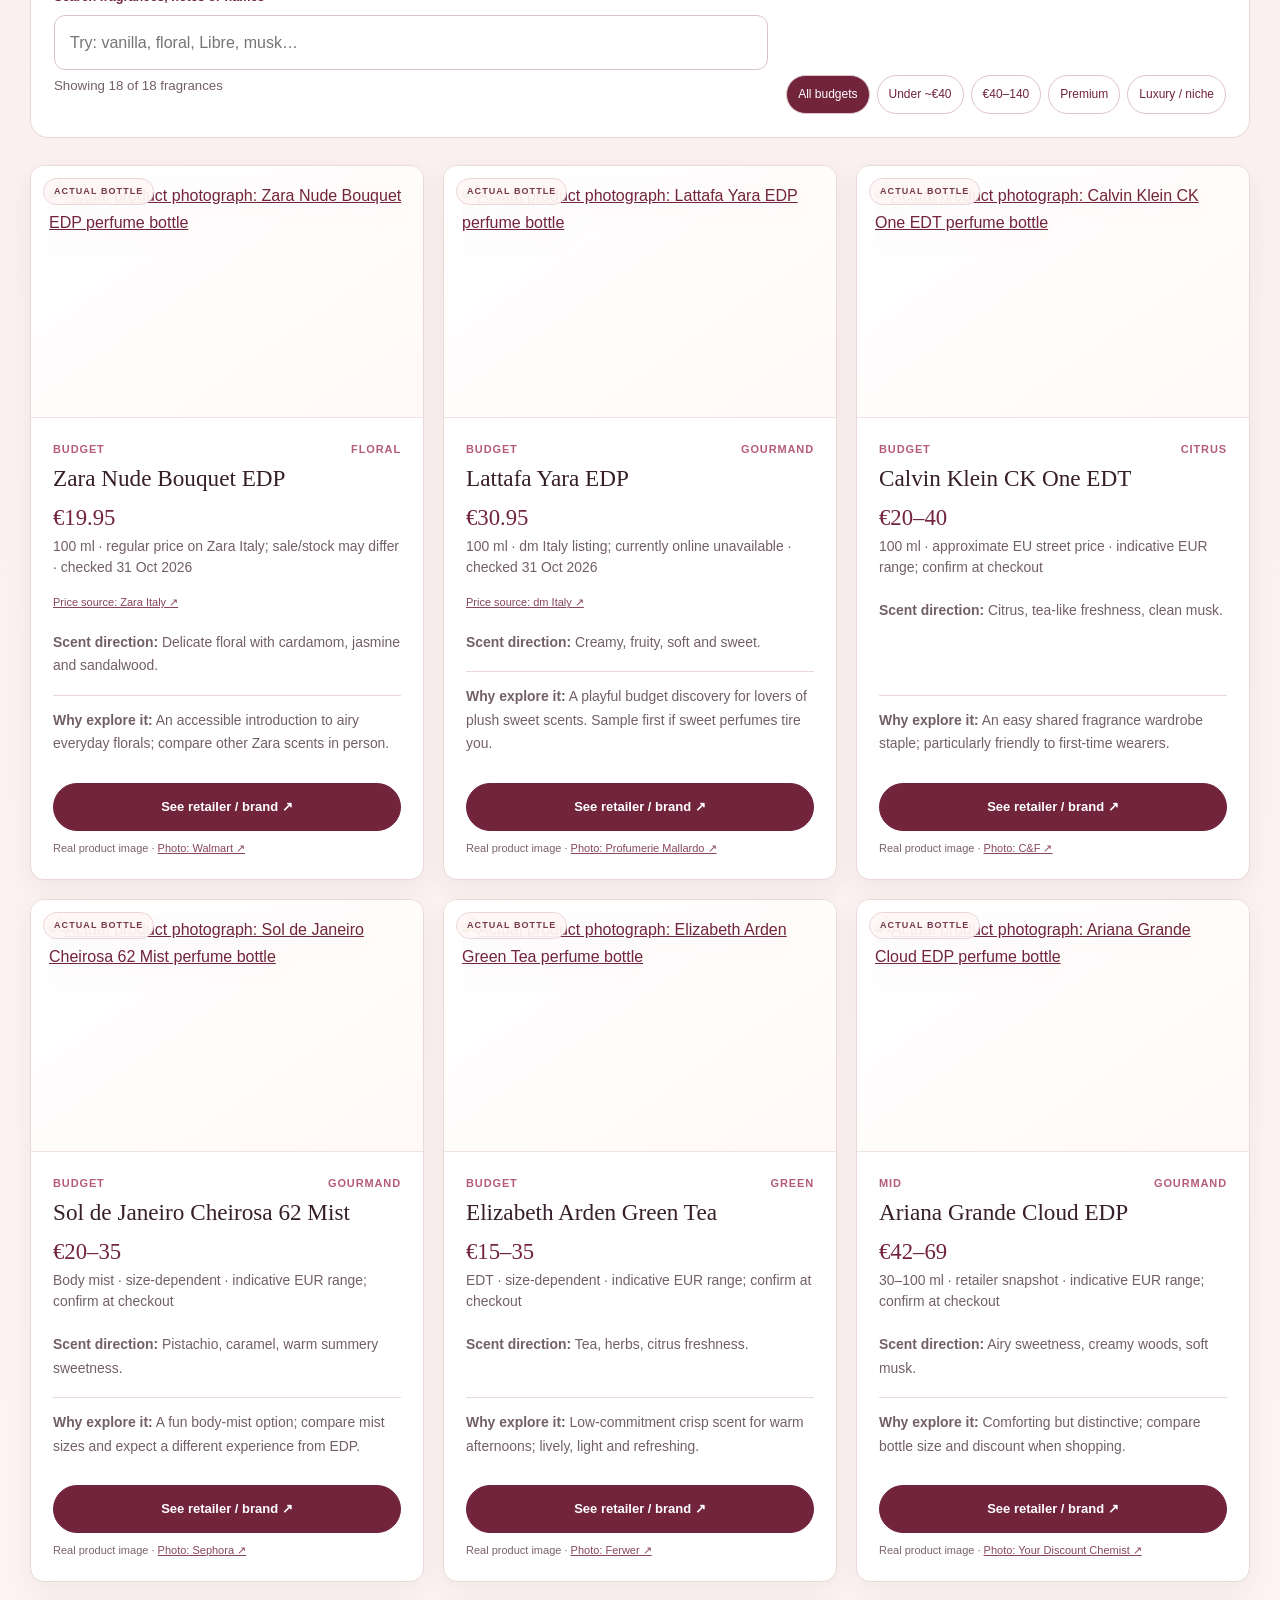
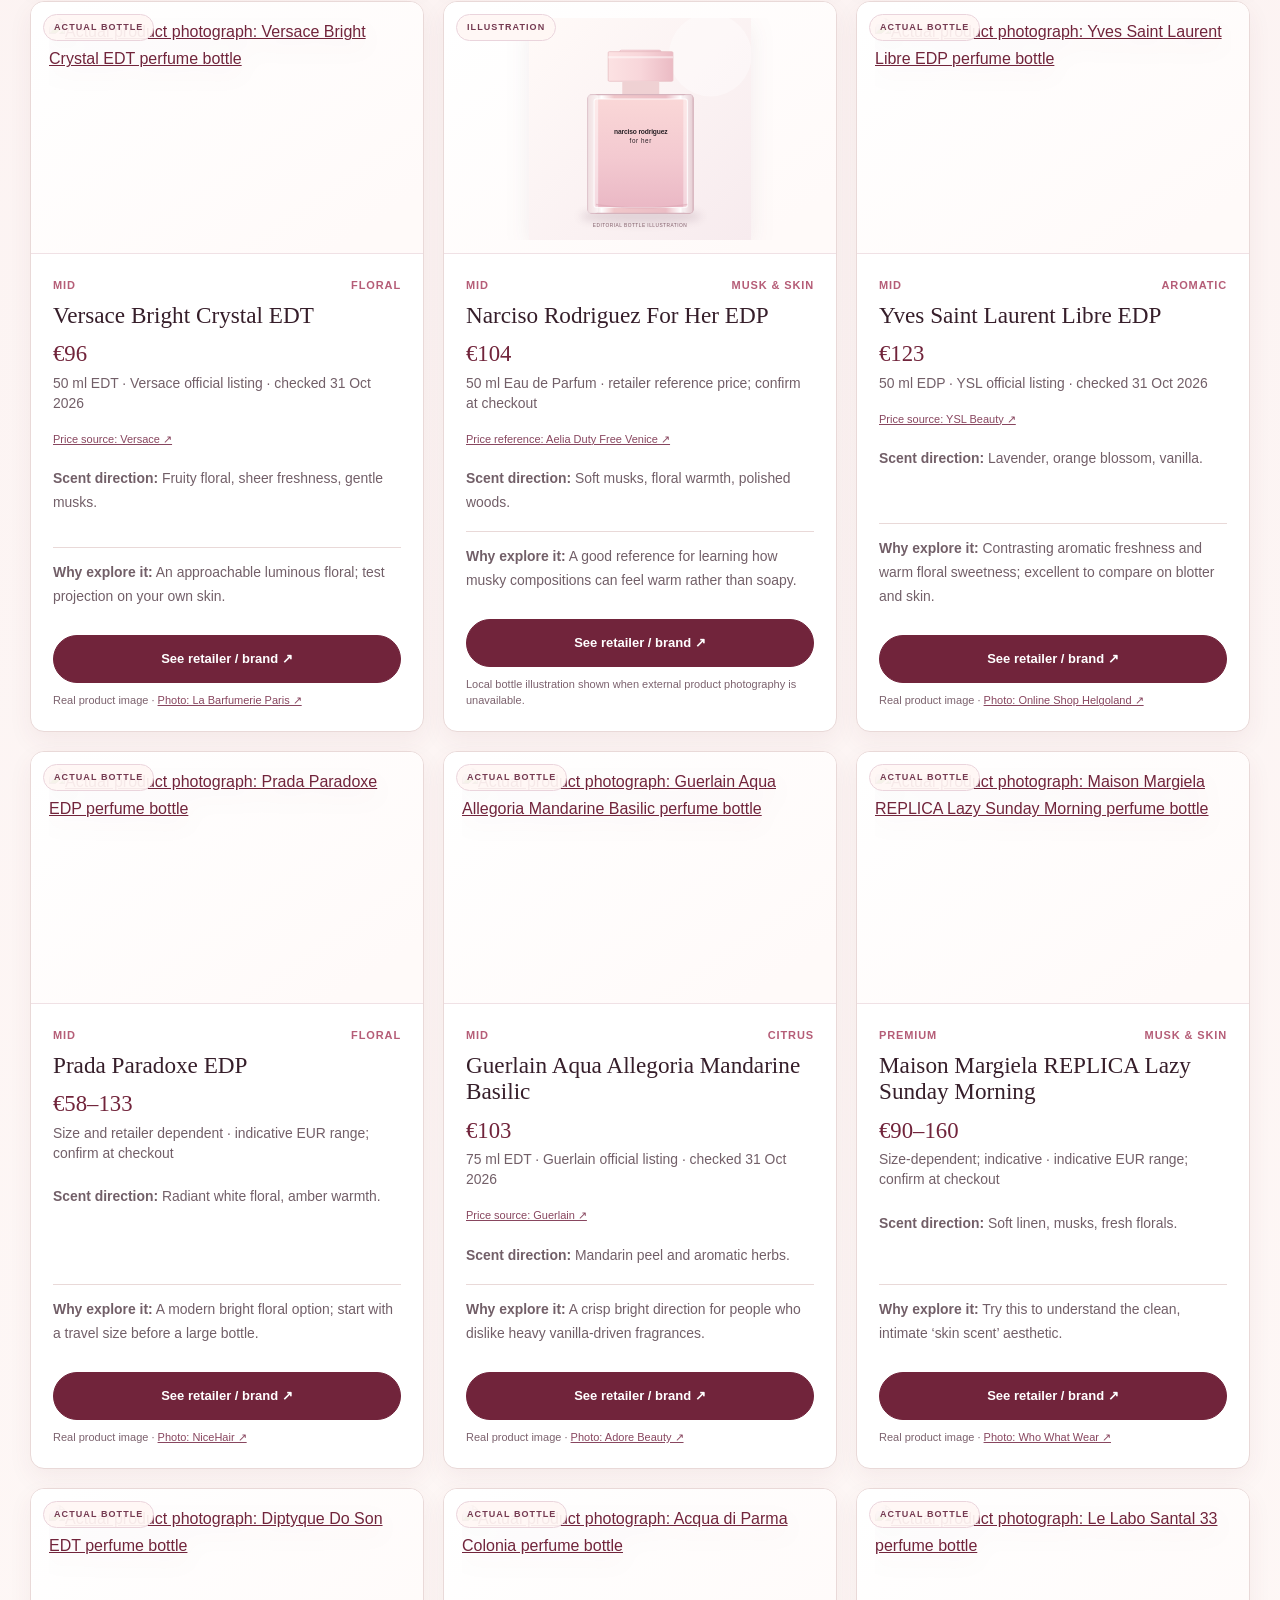
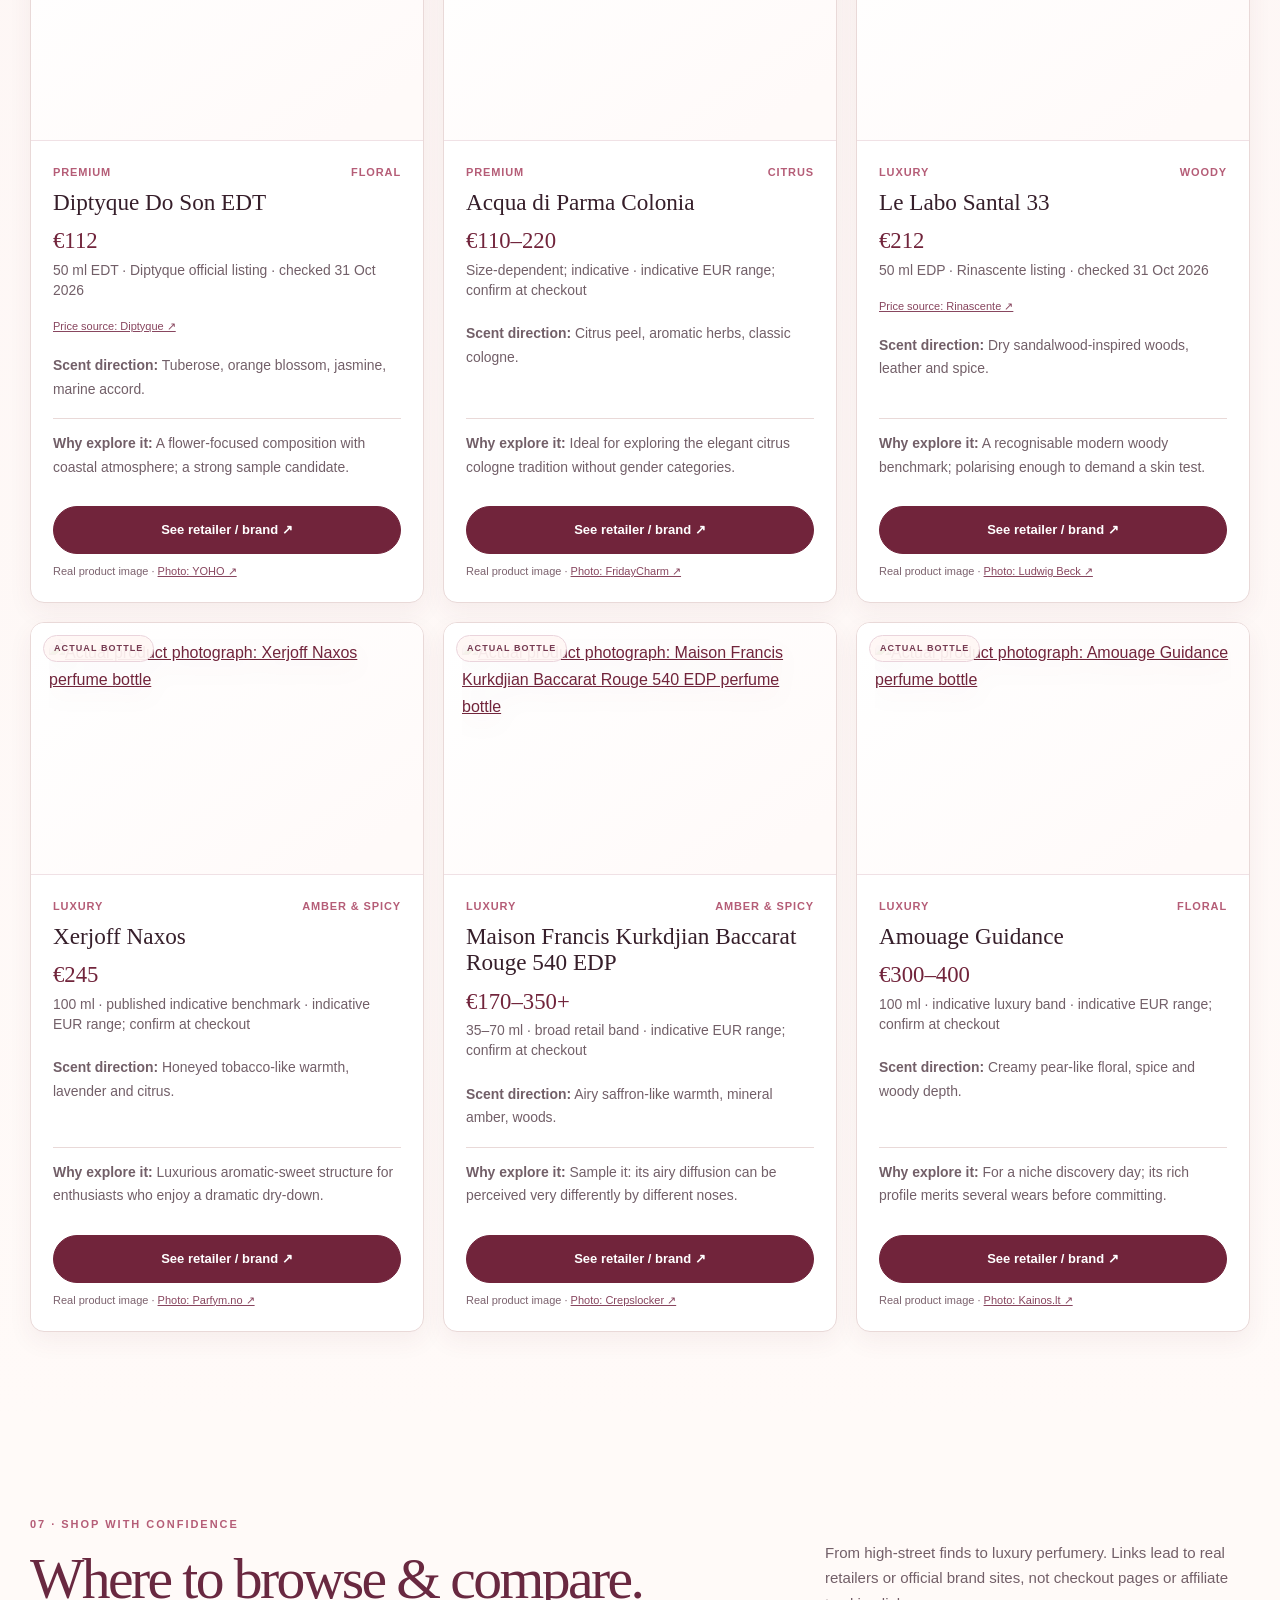
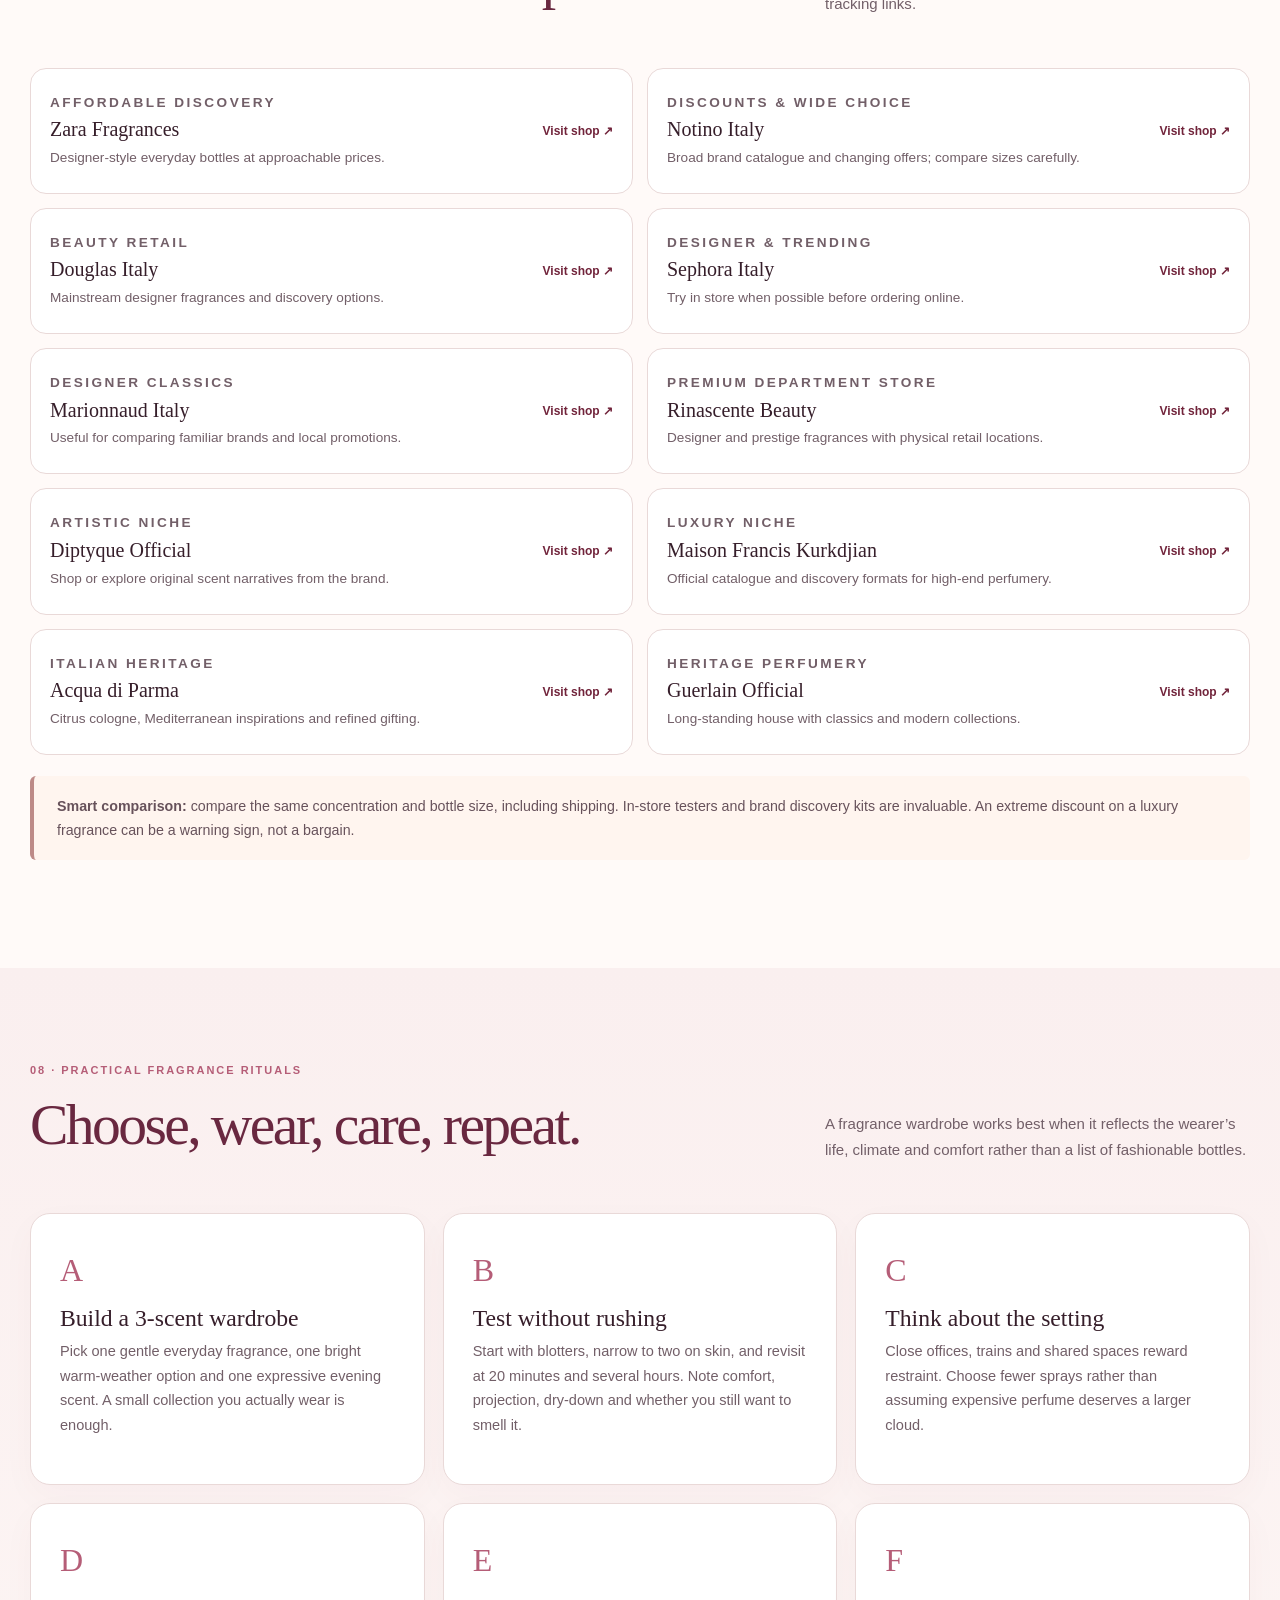
==== commit 459255a6: "Replace braces portrait with locally hosted AI-retouched photo" ====
--- a/updates/docs/fragrance/index.html
+++ b/updates/docs/fragrance/index.html
@@ -21,7 +21,7 @@
 </style><link rel="stylesheet" href="../assets/mariasm-magazine.css?v=20261031a"></head>
 <body class="maria-magazine fragrance-magazine"><a class="skip" href="#main">Skip to content</a><div class="topstrip ms-mag-topstrip">MARIA SM · A LITTLE BEAUTY IN THE EVERYDAY · THE FRAGRANCE EDITION</div>
 <header class="ms-mag-header"><a class="brand" href="../index.html">Maria<span>SM</span><small>Shopping · Stories · Soul</small></a><nav class="ms-mag-nav" aria-label="Main navigation"><a href="../index.html">Home</a><a href="../fashion/index.html">Fashion Atlas</a><a href="index.html" aria-current="page">Fragrance Atelier</a><a href="../makeup/index.html">Makeup Atelier</a><a href="#families">Scent families</a><a href="#discover">Shopping</a><a href="../index.html#new">Videos</a></nav></header>
-<header class="ms-mag-hero"><div class="ms-mag-photo"><img src="https://images.pexels.com/photos/9371058/pexels-photo-9371058.jpeg?auto=compress&amp;cs=tinysrgb&amp;w=1500" alt="Editorial beauty portrait photographed in the Philippines by Renzy Atibagos; model is not Maria" fetchpriority="high" width="1100" height="1000" onerror="this.onerror=null;this.src='https://images.pexels.com/photos/9371049/pexels-photo-9371049.jpeg?auto=compress&amp;cs=tinysrgb&amp;w=1200'"><span class="ms-mag-photo-credit">Beauty photograph · Renzy Atibagos / Pexels</span></div><div class="ms-mag-copy"><p class="eyebrow">SCENT · HISTORY · BEAUTY</p><h1>The<br><em>Fragrance Atelier</em></h1><p class="ms-mag-deck">Perfume notes, timeless stories and modern inspiration. Discover a world of fragrance families, expert guides and shopping picks for every budget.</p><div class="ms-mag-actions"><a href="#families">Explore fragrance families →</a><a href="#discover">Find a perfume ↗</a></div></div></header>
+<header class="ms-mag-hero"><div class="ms-mag-photo"><img src="../assets/mariasm-hero-clean-smile.avif" alt="AI-retouched editorial beauty portrait without braces; model is not Maria" fetchpriority="high" width="1100" height="1000" onerror="this.onerror=null;this.style.display='none'"><span class="ms-mag-photo-credit">AI-retouched beauty portrait · model is not Maria</span></div><div class="ms-mag-copy"><p class="eyebrow">SCENT · HISTORY · BEAUTY</p><h1>The<br><em>Fragrance Atelier</em></h1><p class="ms-mag-deck">Perfume notes, timeless stories and modern inspiration. Discover a world of fragrance families, expert guides and shopping picks for every budget.</p><div class="ms-mag-actions"><a href="#families">Explore fragrance families →</a><a href="#discover">Find a perfume ↗</a></div></div></header>
 <nav class="ms-mag-ribbon" aria-label="Fragrance Atlas chapters"><a href="#families">Perfume guides<small>Discover all 12 scent families</small></a><a href="#history">Scent stories<small>World history of fragrance</small></a><a href="#discover">Curated picks<small>18 perfumes with prices</small></a><a href="#retailers">Where to shop<small>Official shops and retailers</small></a></nav>
 <div class="ms-mag-feature-strip"><a class="ms-mag-feature" href="#families"><img src="https://images.unsplash.com/photo-1547887538-e3a2f32cb1cc?auto=format&amp;fit=crop&amp;w=900&amp;q=80" alt="Fragrance bottles and floral notes in an elegant still life" loading="lazy"><span>Fragrance families<small>Floral, citrus, woody &amp; more ↗</small></span></a><a class="ms-mag-feature" href="#history"><img src="https://images.unsplash.com/photo-1594035910387-fea47794261f?auto=format&amp;fit=crop&amp;w=900&amp;q=80" alt="Editorial perfume bottle photograph" loading="lazy"><span>The history of perfume<small>Travel through time ↗</small></span></a><a class="ms-mag-feature" href="#discover"><img src="https://images.unsplash.com/photo-1615634260167-c8cdede054de?auto=format&amp;fit=crop&amp;w=900&amp;q=80" alt="Collection of perfume bottles, editorial photograph" loading="lazy"><span>Shop the edit<small>Real bottles and price references ↗</small></span></a></div>
 <main id="main">
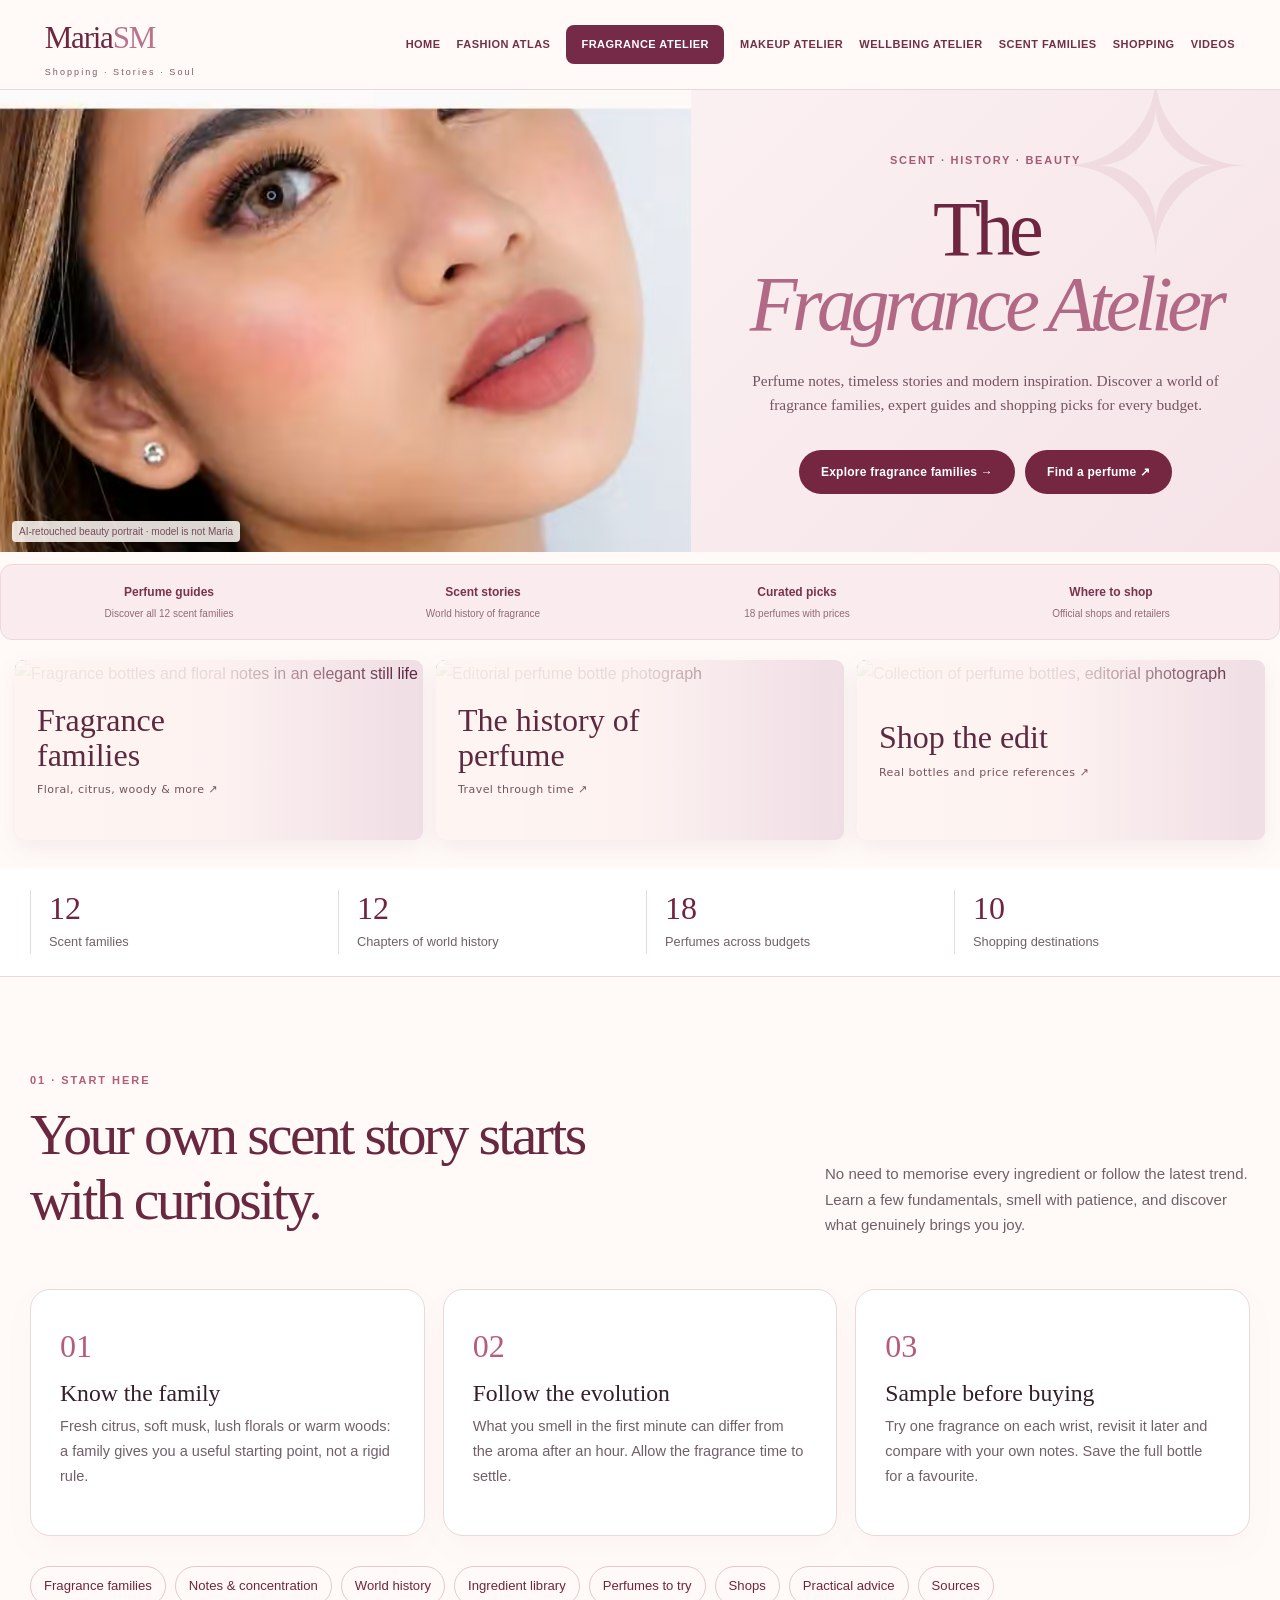
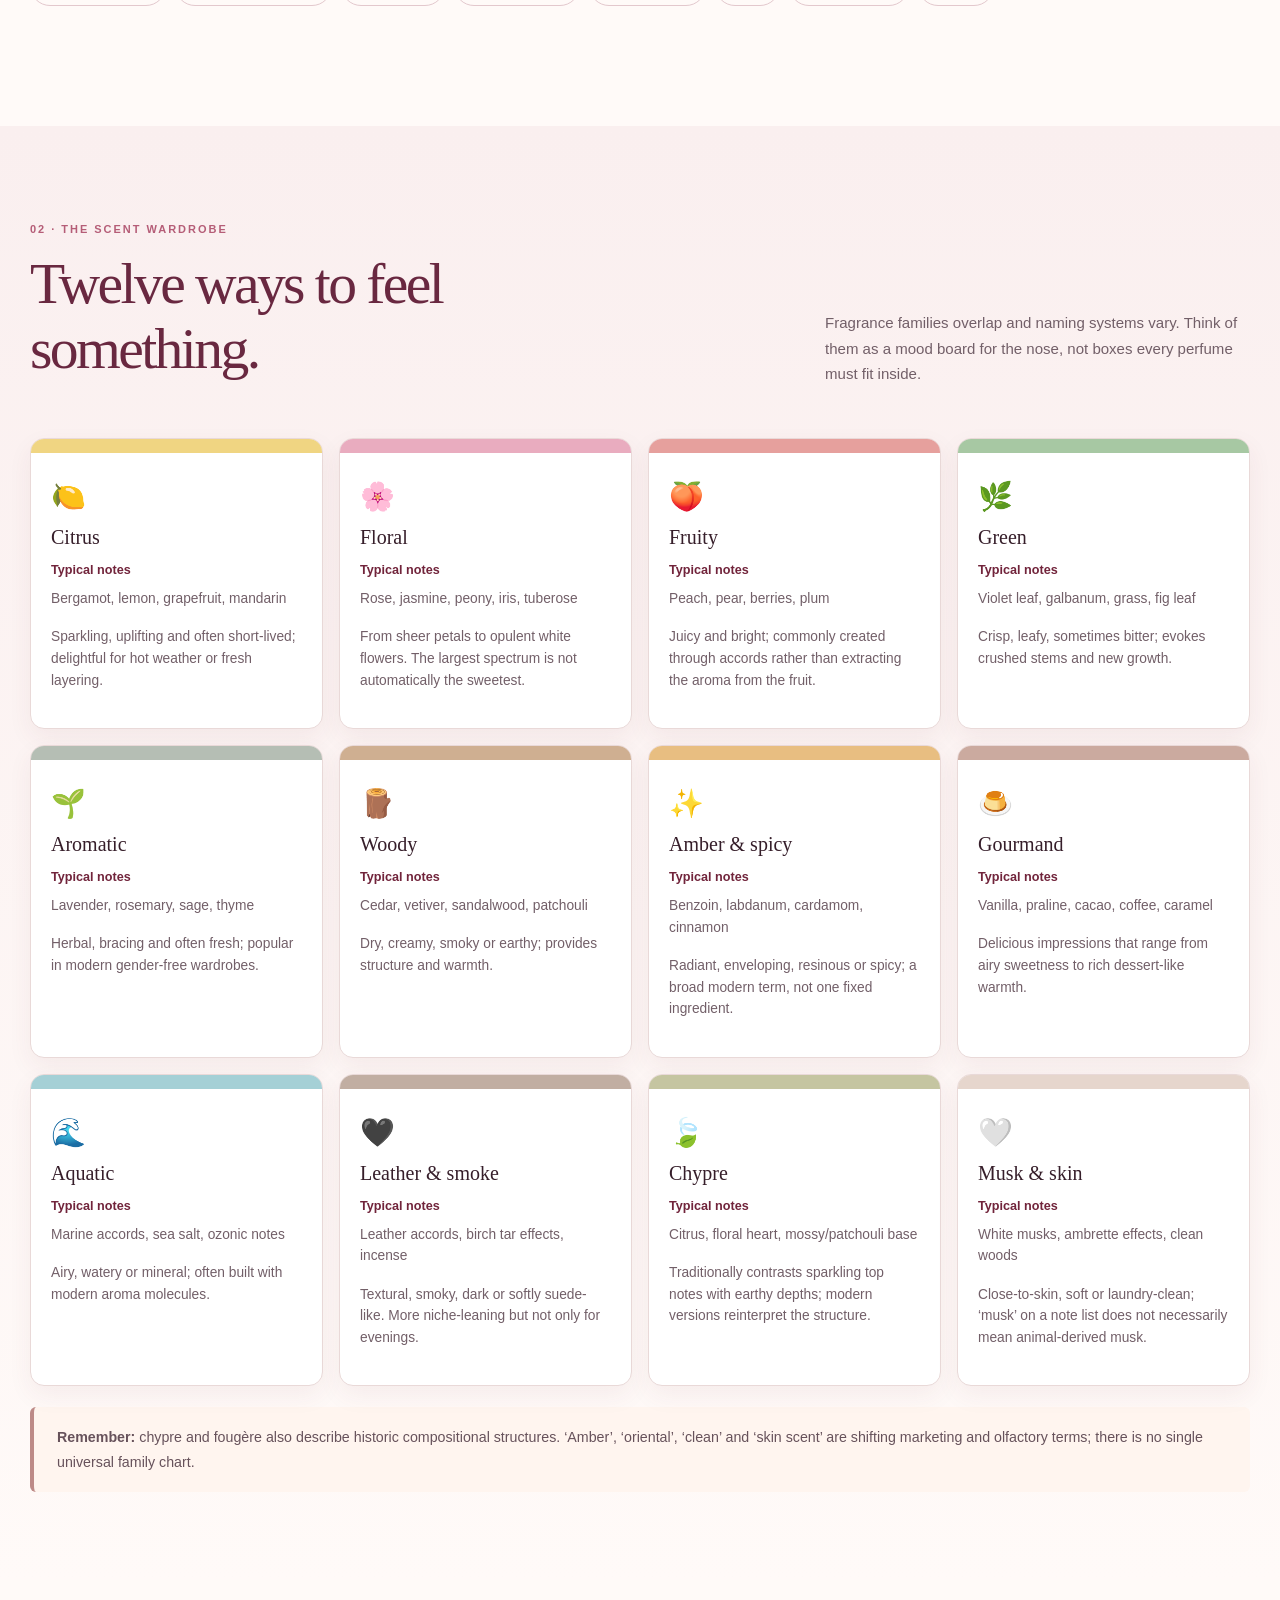
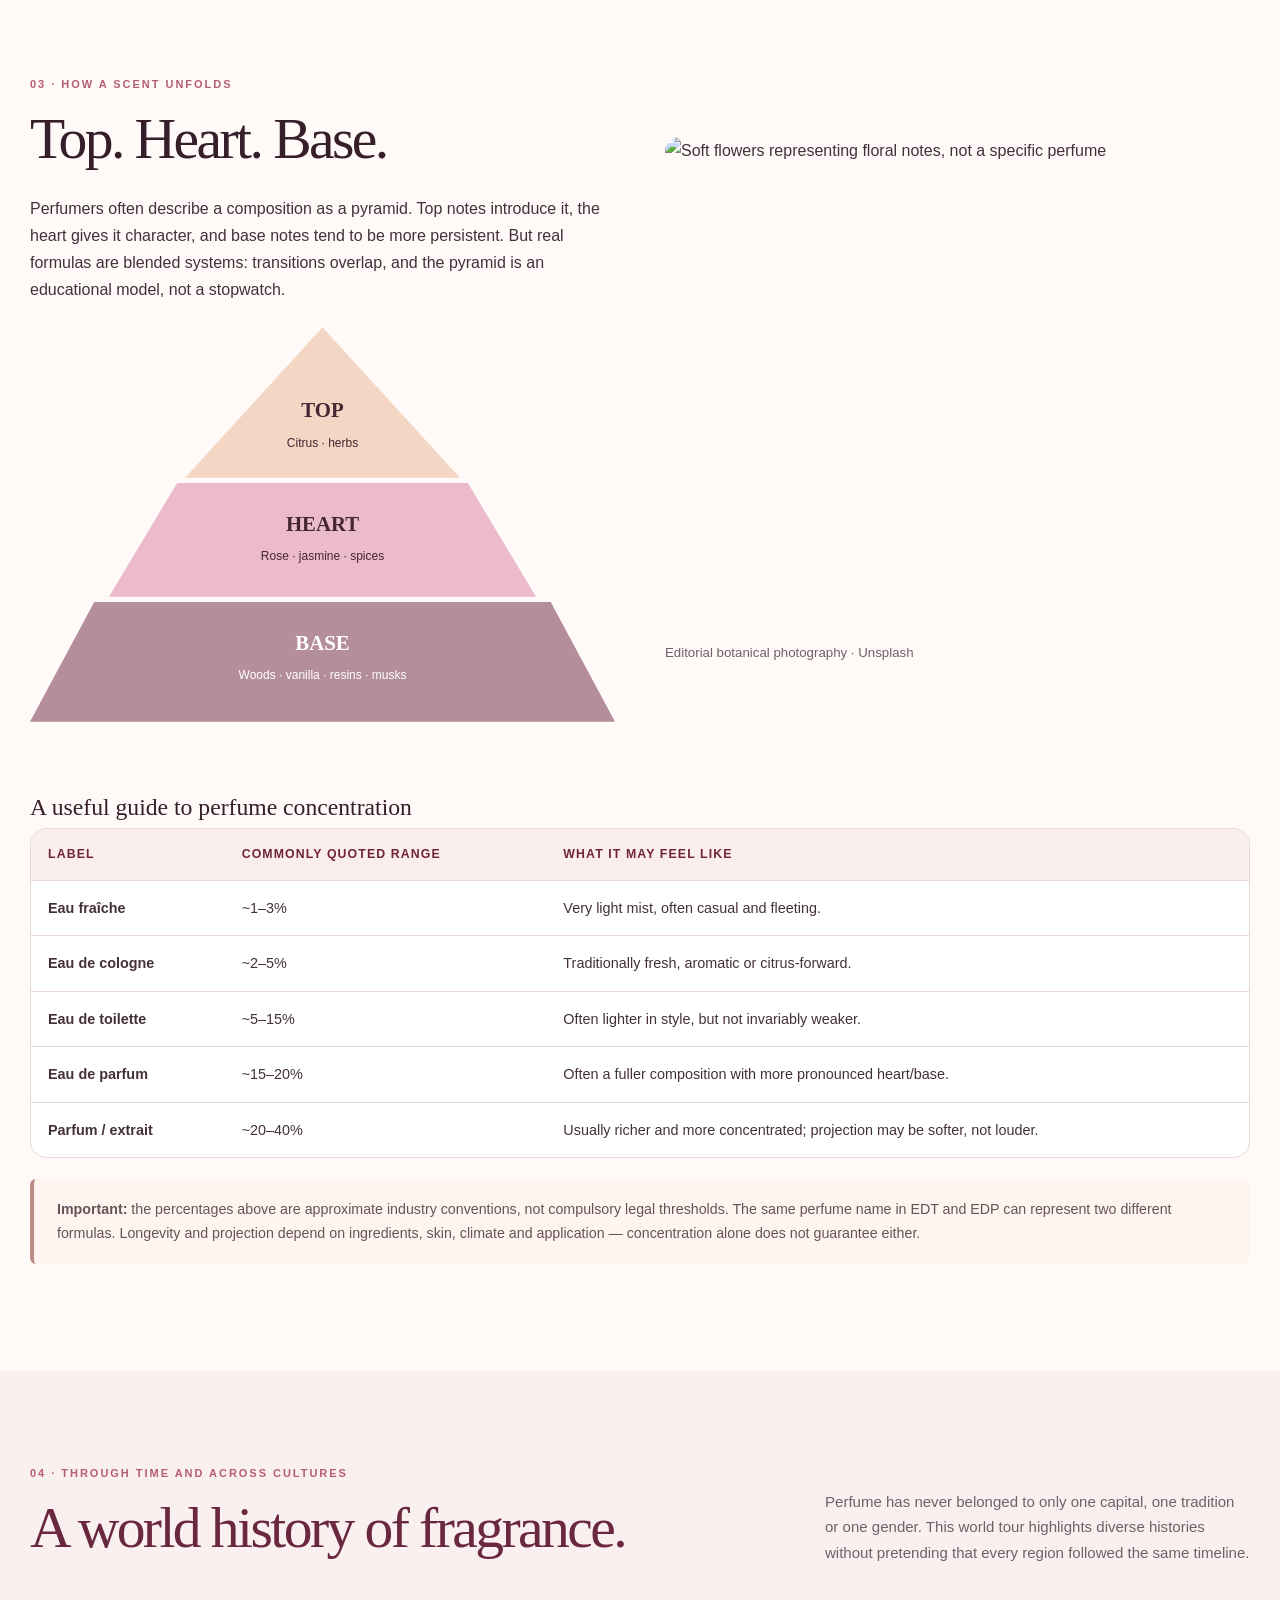
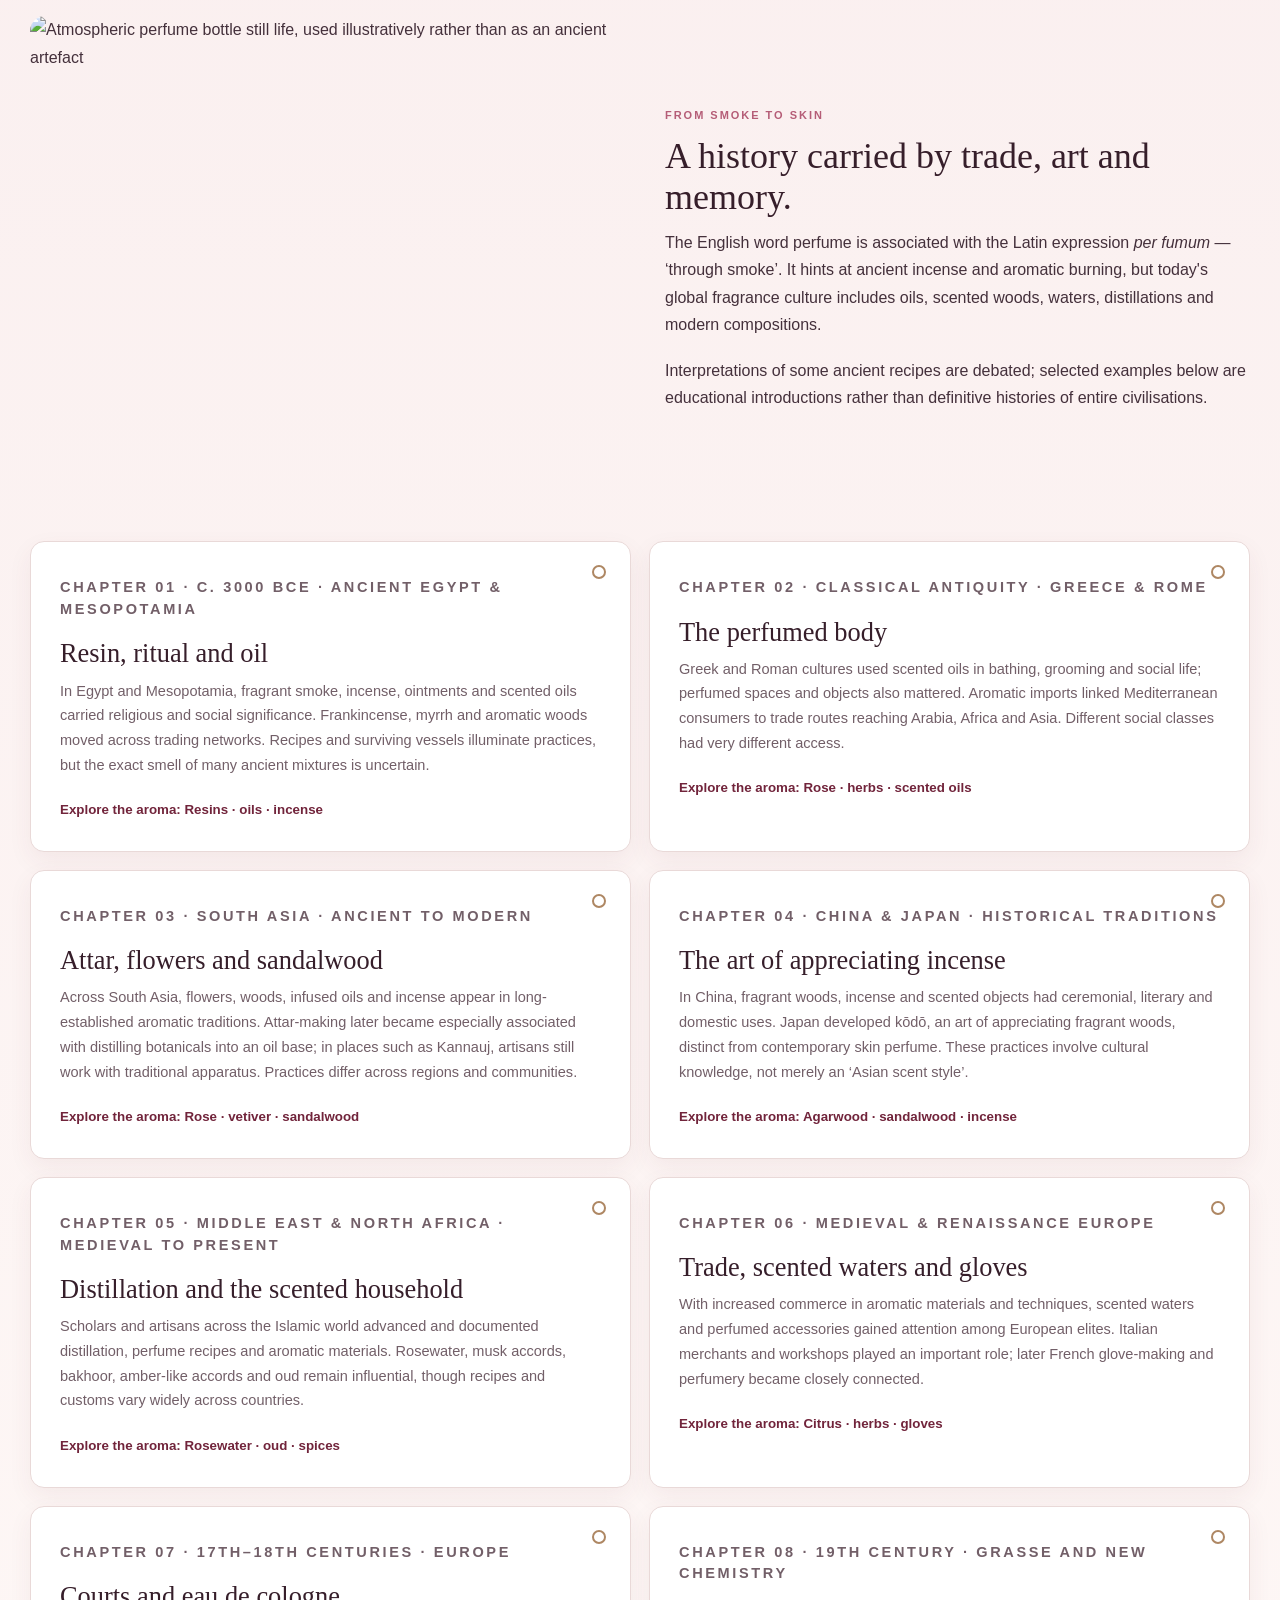
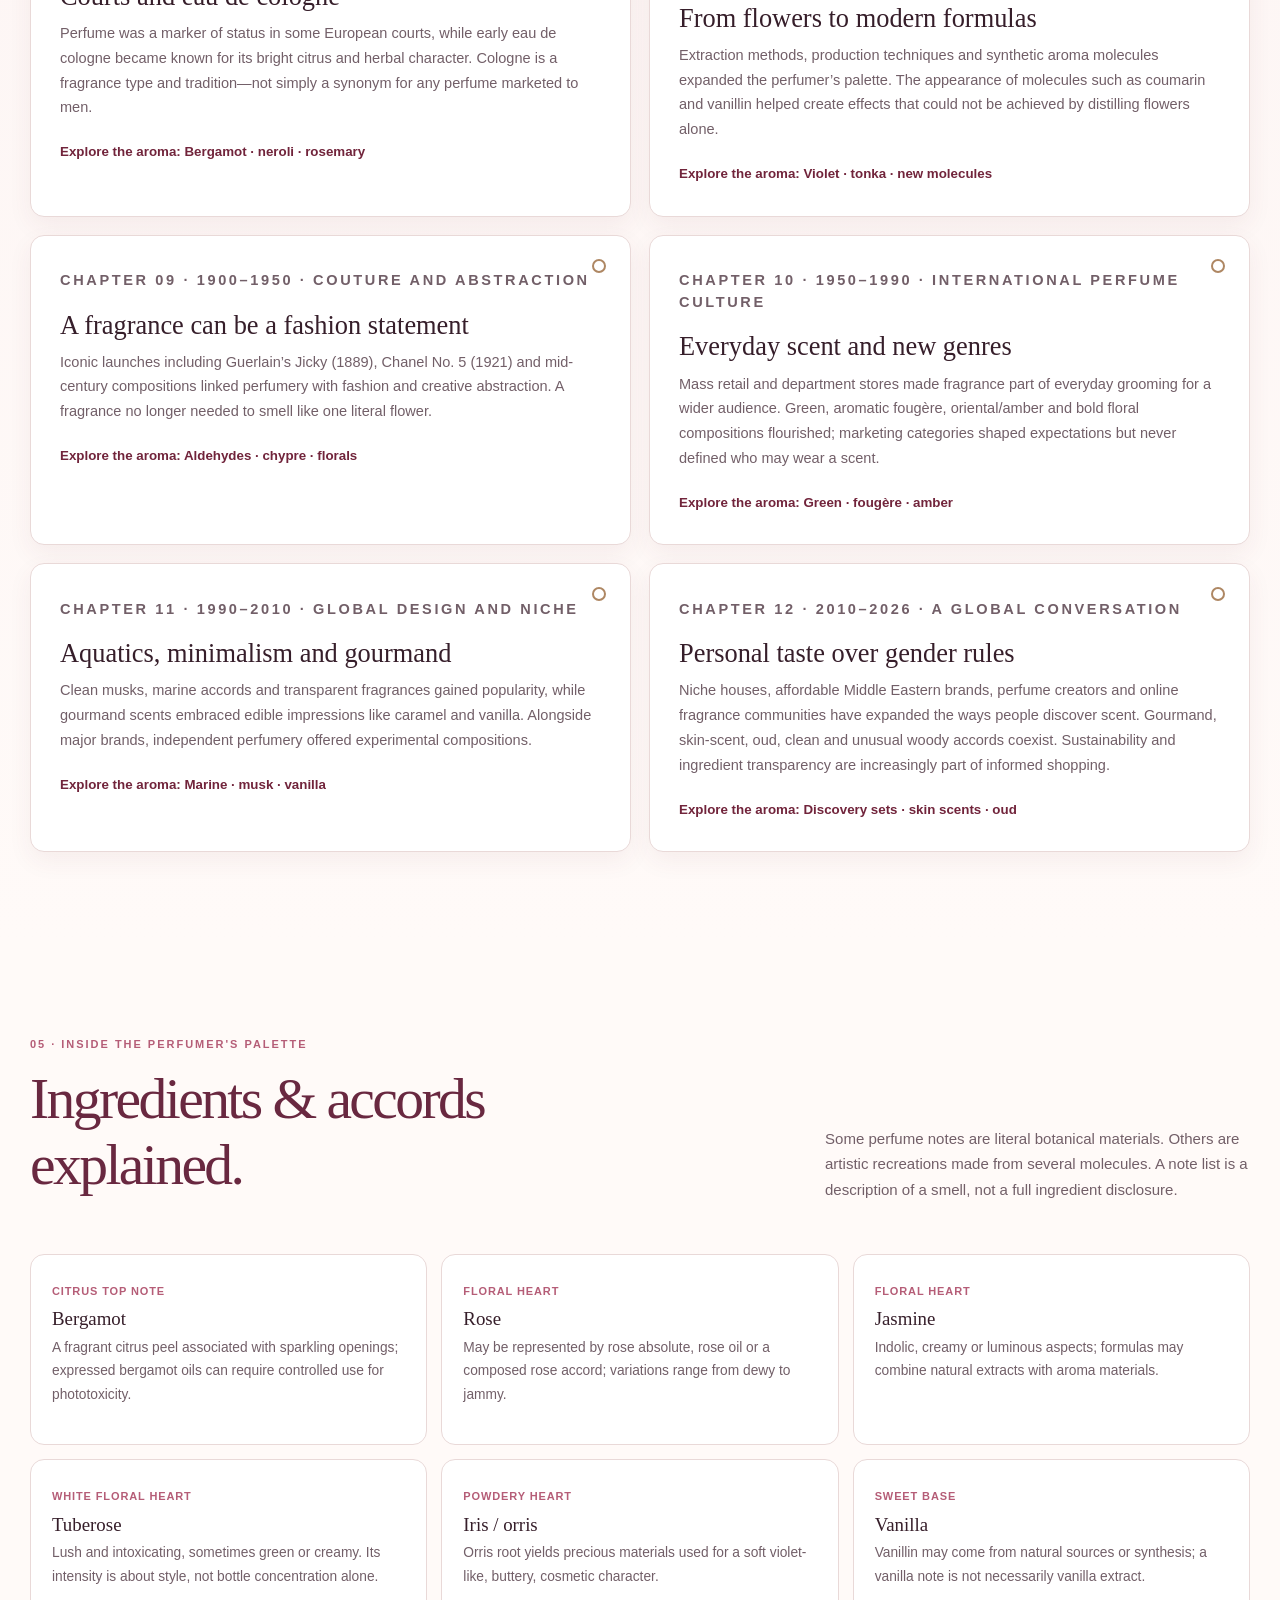
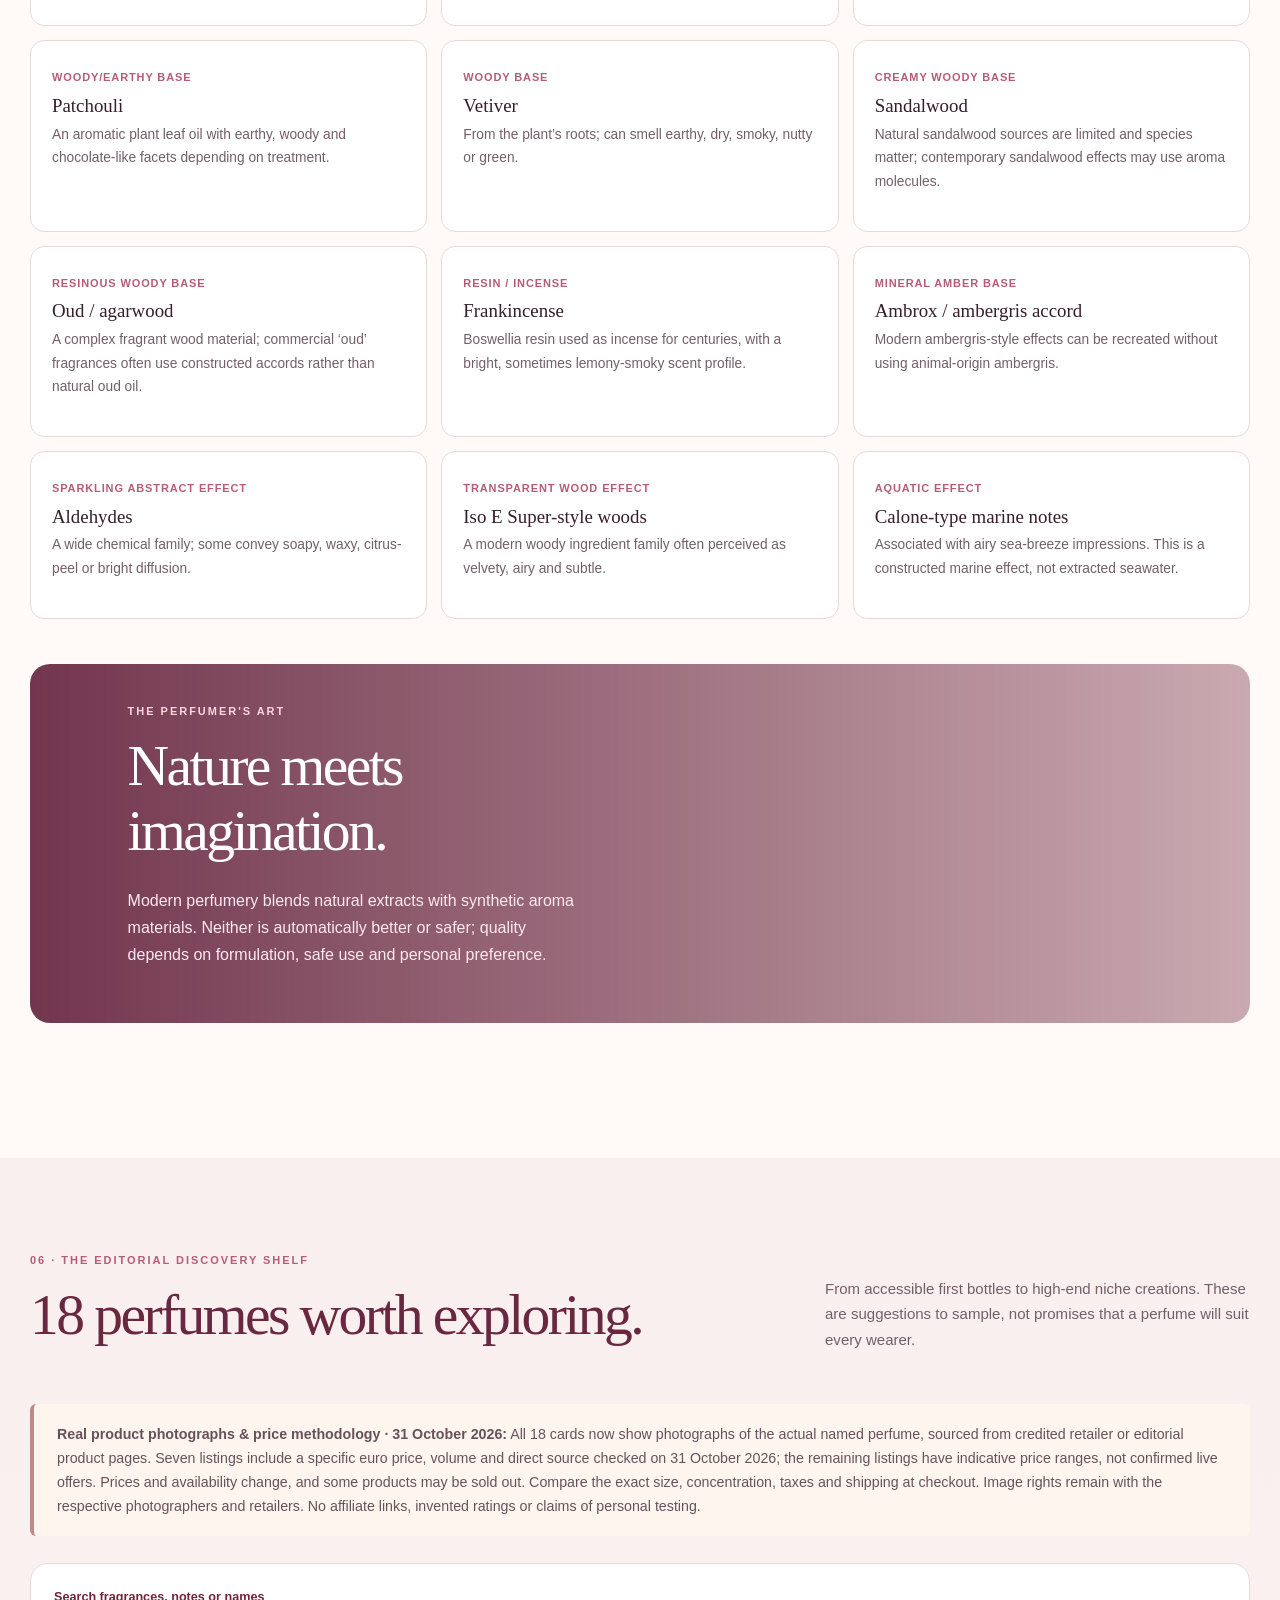
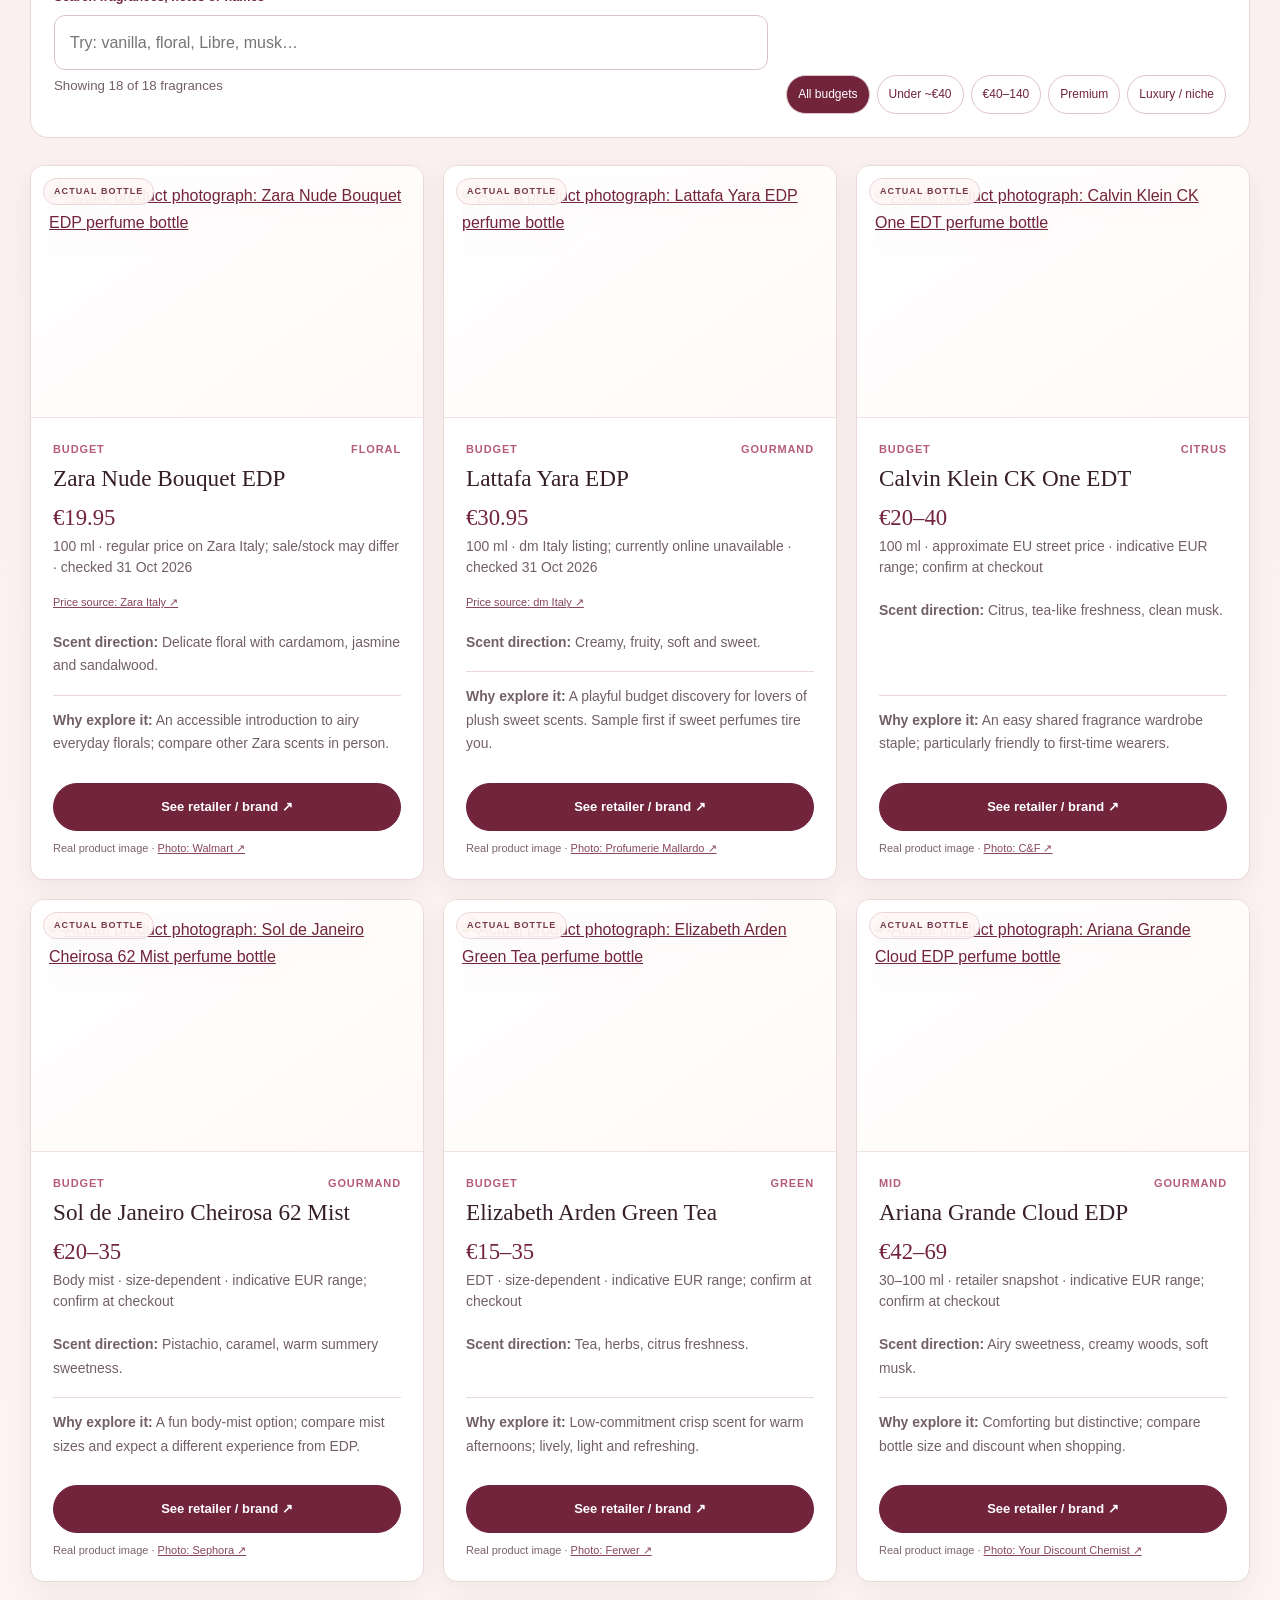
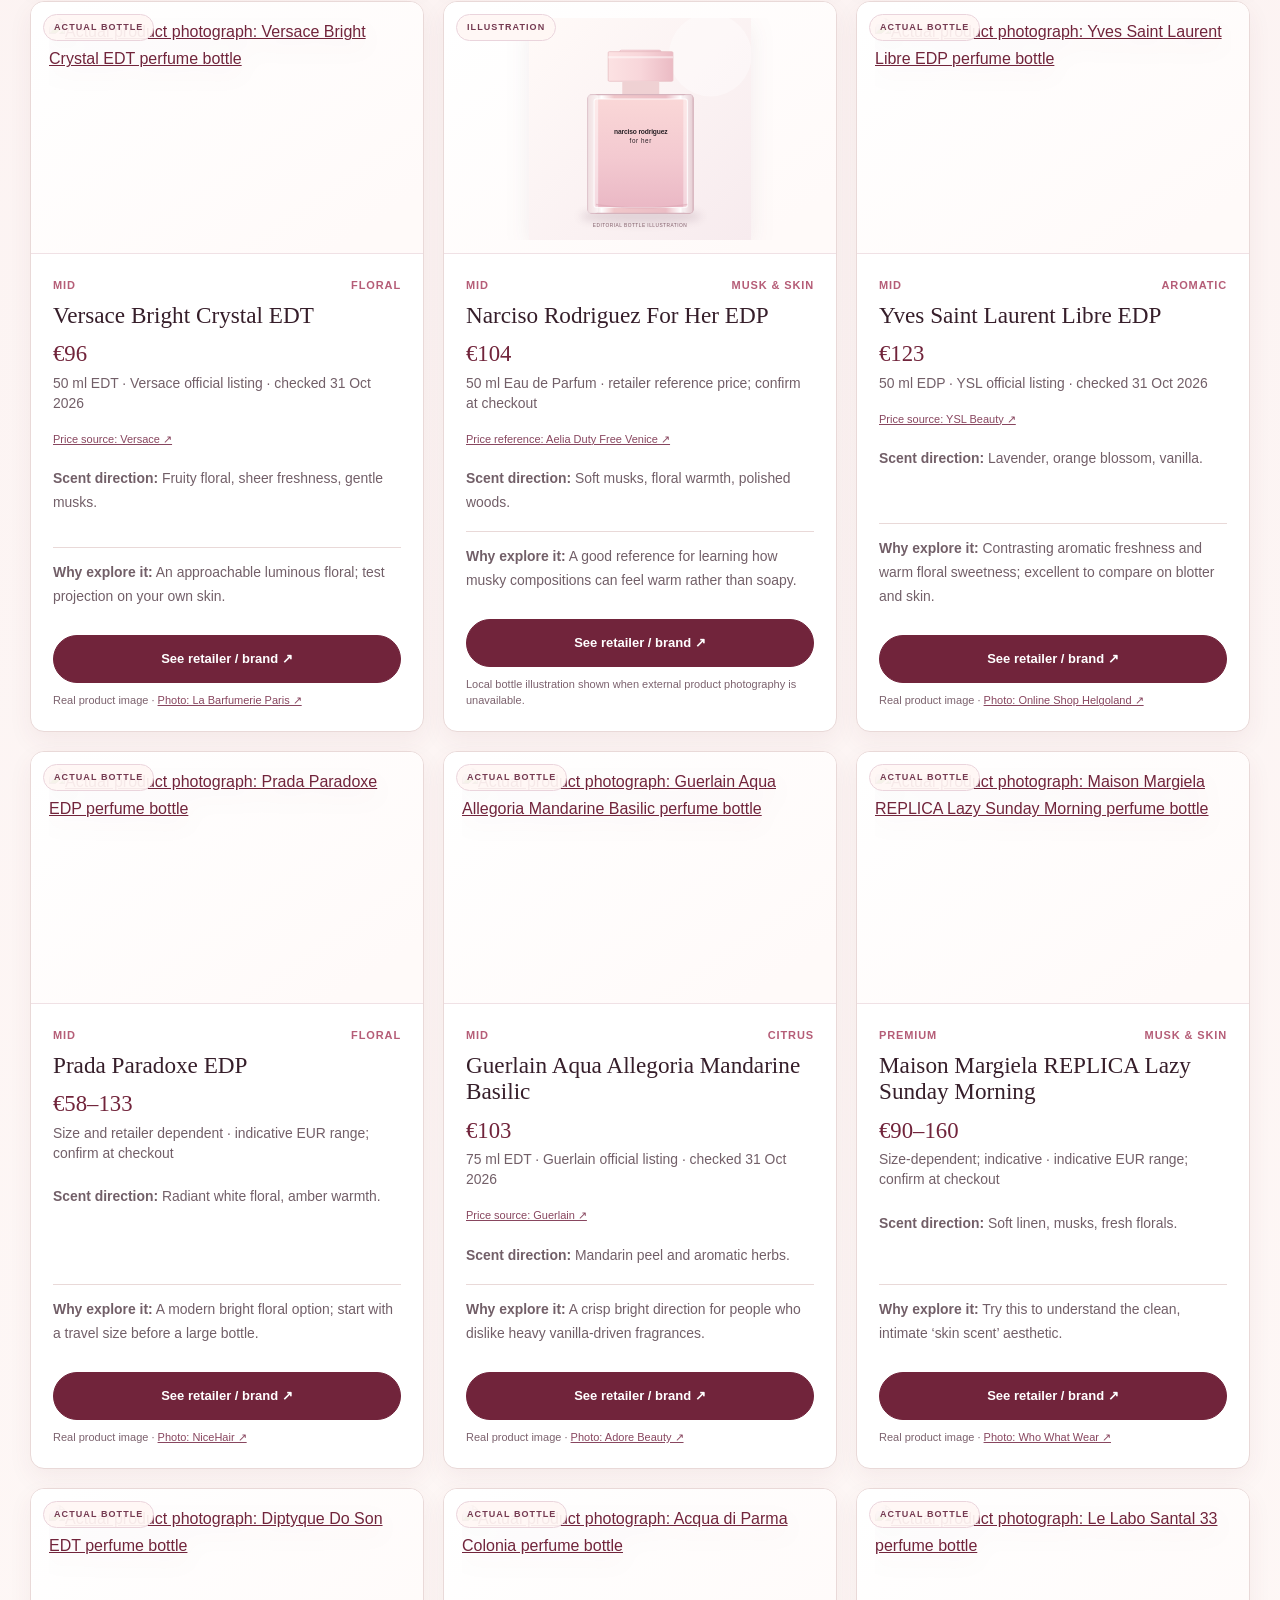
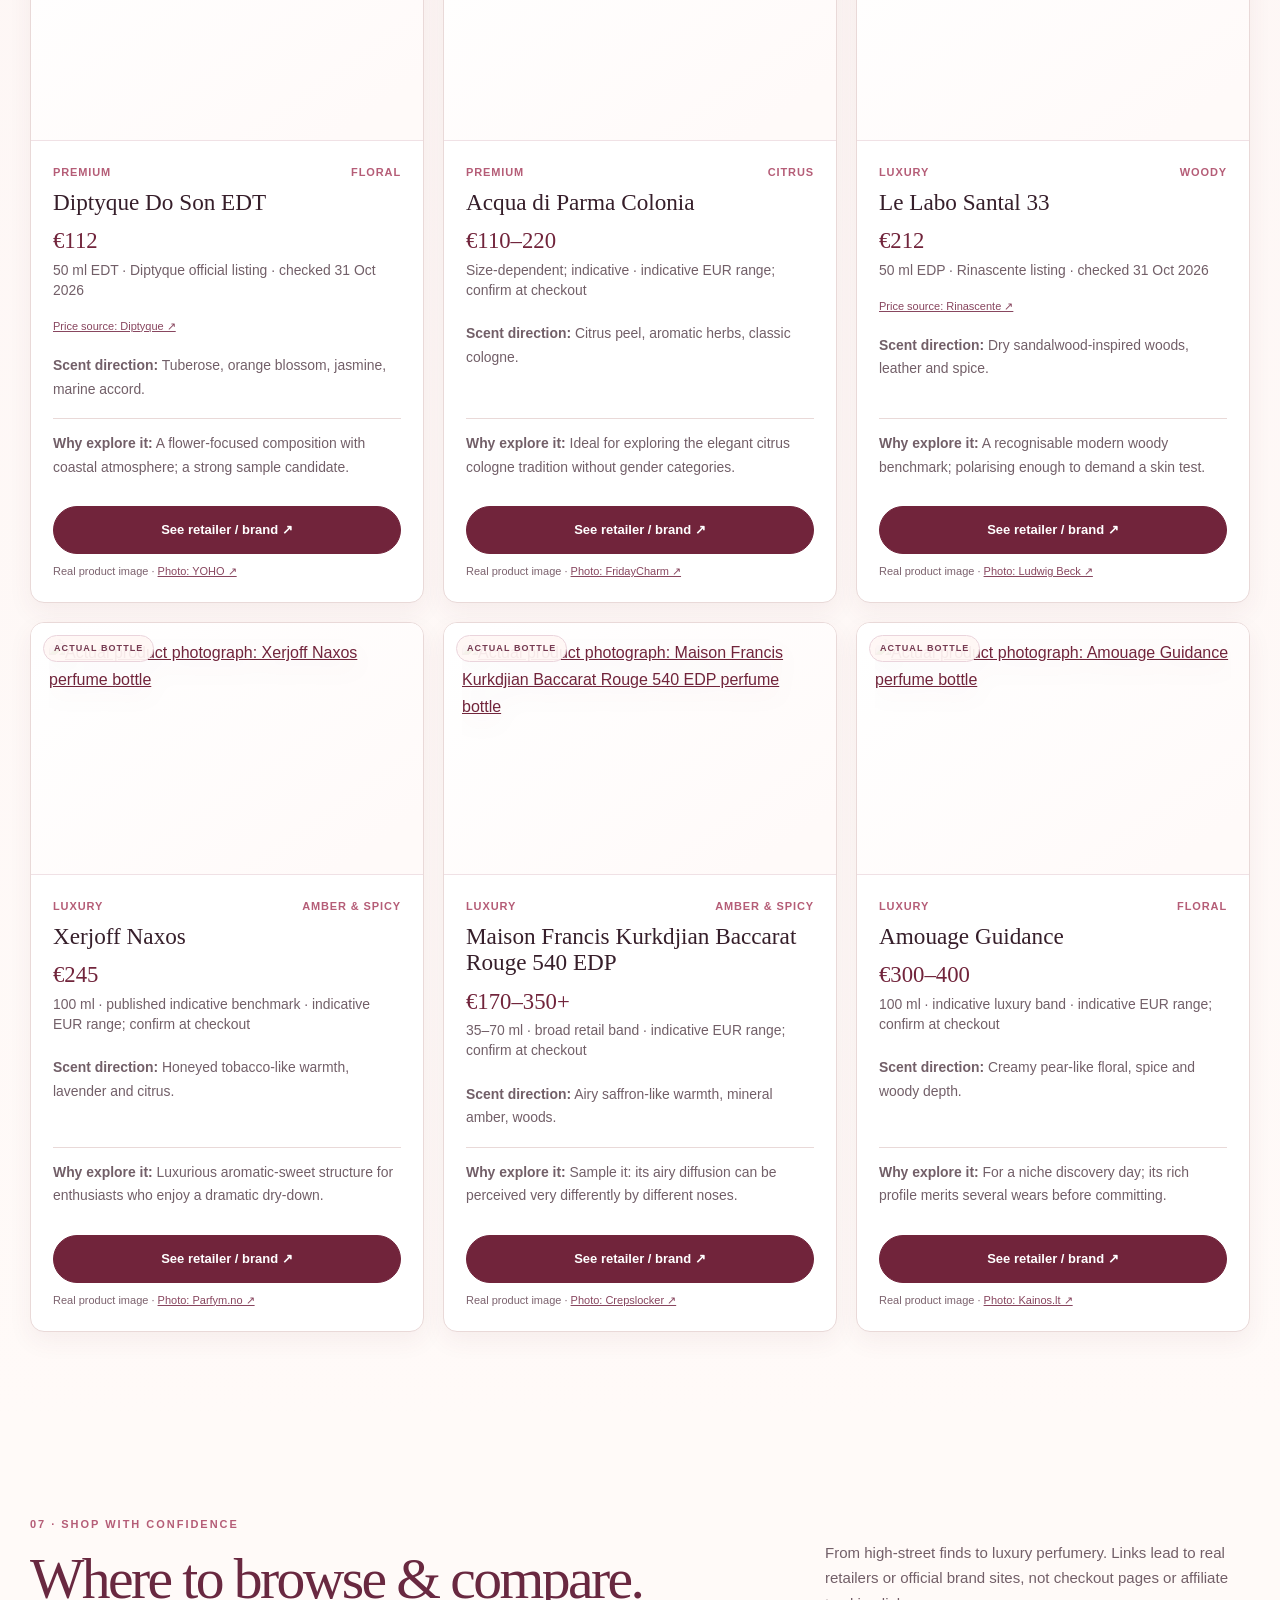
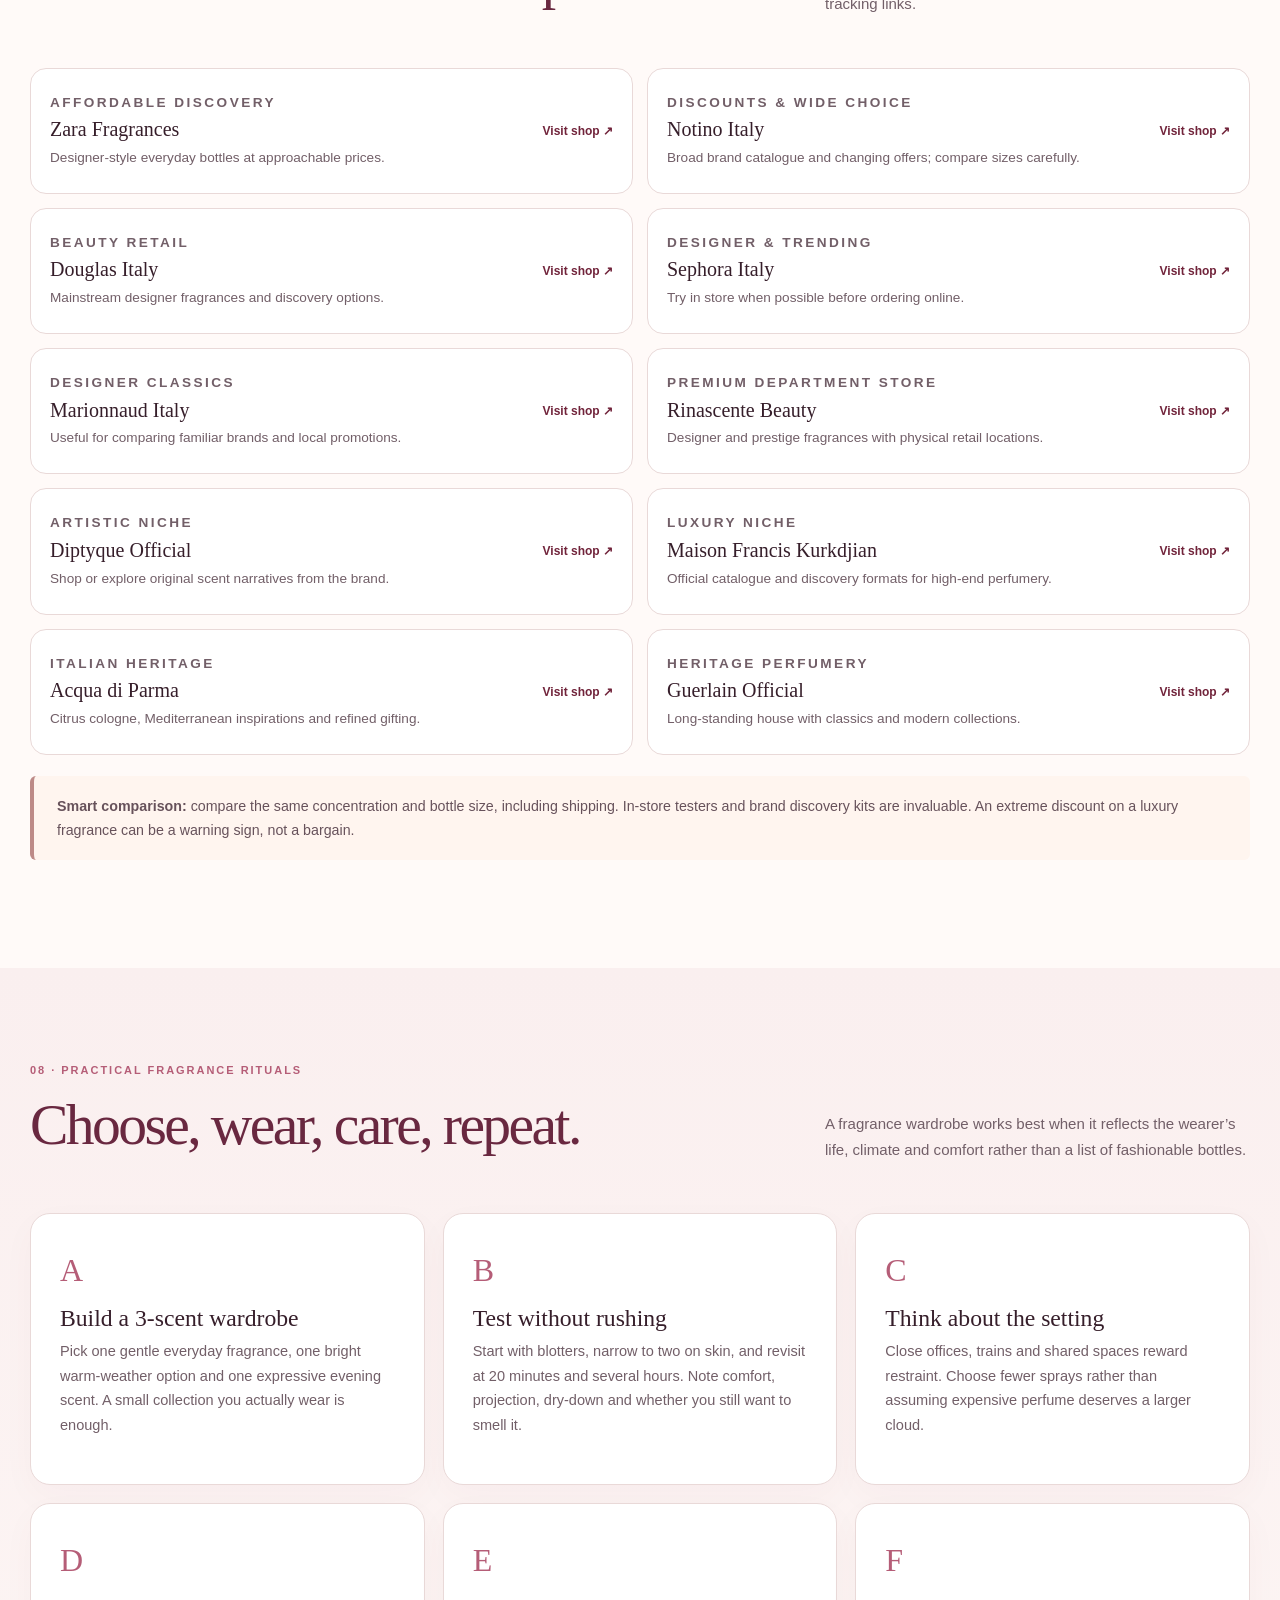
==== commit 8990d231: "Connect the Spirituality & Wellbeing Atelier across MariaSM magazine navigation" ====
--- a/updates/docs/fragrance/index.html
+++ b/updates/docs/fragrance/index.html
@@ -20,7 +20,7 @@
 @media(prefers-reduced-motion:reduce){.productvisual.realvisual img{transition:none}.productvisual.realvisual .photo-link:hover img{transform:none}}
 </style><link rel="stylesheet" href="../assets/mariasm-magazine.css?v=20261031a"></head>
 <body class="maria-magazine fragrance-magazine"><a class="skip" href="#main">Skip to content</a><div class="topstrip ms-mag-topstrip">MARIA SM · A LITTLE BEAUTY IN THE EVERYDAY · THE FRAGRANCE EDITION</div>
-<header class="ms-mag-header"><a class="brand" href="../index.html">Maria<span>SM</span><small>Shopping · Stories · Soul</small></a><nav class="ms-mag-nav" aria-label="Main navigation"><a href="../index.html">Home</a><a href="../fashion/index.html">Fashion Atlas</a><a href="index.html" aria-current="page">Fragrance Atelier</a><a href="../makeup/index.html">Makeup Atelier</a><a href="#families">Scent families</a><a href="#discover">Shopping</a><a href="../index.html#new">Videos</a></nav></header>
+<header class="ms-mag-header"><a class="brand" href="../index.html">Maria<span>SM</span><small>Shopping · Stories · Soul</small></a><nav class="ms-mag-nav" aria-label="Main navigation"><a href="../index.html">Home</a><a href="../fashion/index.html">Fashion Atlas</a><a href="index.html" aria-current="page">Fragrance Atelier</a><a href="../makeup/index.html">Makeup Atelier</a><a href="../spirituality/index.html">Wellbeing Atelier</a><a href="#families">Scent families</a><a href="#discover">Shopping</a><a href="../index.html#new">Videos</a></nav></header>
 <header class="ms-mag-hero"><div class="ms-mag-photo"><img src="../assets/mariasm-hero-clean-smile.avif" alt="AI-retouched editorial beauty portrait without braces; model is not Maria" fetchpriority="high" width="1100" height="1000" onerror="this.onerror=null;this.style.display='none'"><span class="ms-mag-photo-credit">AI-retouched beauty portrait · model is not Maria</span></div><div class="ms-mag-copy"><p class="eyebrow">SCENT · HISTORY · BEAUTY</p><h1>The<br><em>Fragrance Atelier</em></h1><p class="ms-mag-deck">Perfume notes, timeless stories and modern inspiration. Discover a world of fragrance families, expert guides and shopping picks for every budget.</p><div class="ms-mag-actions"><a href="#families">Explore fragrance families →</a><a href="#discover">Find a perfume ↗</a></div></div></header>
 <nav class="ms-mag-ribbon" aria-label="Fragrance Atlas chapters"><a href="#families">Perfume guides<small>Discover all 12 scent families</small></a><a href="#history">Scent stories<small>World history of fragrance</small></a><a href="#discover">Curated picks<small>18 perfumes with prices</small></a><a href="#retailers">Where to shop<small>Official shops and retailers</small></a></nav>
 <div class="ms-mag-feature-strip"><a class="ms-mag-feature" href="#families"><img src="https://images.unsplash.com/photo-1547887538-e3a2f32cb1cc?auto=format&amp;fit=crop&amp;w=900&amp;q=80" alt="Fragrance bottles and floral notes in an elegant still life" loading="lazy"><span>Fragrance families<small>Floral, citrus, woody &amp; more ↗</small></span></a><a class="ms-mag-feature" href="#history"><img src="https://images.unsplash.com/photo-1594035910387-fea47794261f?auto=format&amp;fit=crop&amp;w=900&amp;q=80" alt="Editorial perfume bottle photograph" loading="lazy"><span>The history of perfume<small>Travel through time ↗</small></span></a><a class="ms-mag-feature" href="#discover"><img src="https://images.unsplash.com/photo-1615634260167-c8cdede054de?auto=format&amp;fit=crop&amp;w=900&amp;q=80" alt="Collection of perfume bottles, editorial photograph" loading="lazy"><span>Shop the edit<small>Real bottles and price references ↗</small></span></a></div>
@@ -55,7 +55,7 @@
 <a href="https://www.marionnaud.it/v/de-parfum-donna" target="_blank" rel="noopener noreferrer">Marionnaud — Designer fragrance listing ↗</a>
 <a href="https://10ml.com/it/guide/indice-prezzo-al-ml-profumi" target="_blank" rel="noopener noreferrer">10ml — Price-per-ml comparison ↗</a>
 </div><p class="small" style="margin-top:25px"><strong>Photography &amp; image rights:</strong> the 18 product images are real photographs of the named fragrance bottles provided by externally linked product or editorial sources, each individually credited below its card. They are remotely loaded, not claimed as MariaSM creations; availability and reuse permissions are controlled by the original rights holders. Other atmospheric photographs are editorial images from Unsplash. Product prices are independent listings, not part of a commercial partnership.</p><p class="small">Health note: fragrance may irritate sensitive skin; natural and synthetic ingredients both require appropriate formulation and use. For a known allergy, check the current product label and seek professional guidance.</p></div></section>
-</main><footer class="foot"><div class="wrap"><a href="../index.html" class="brand">Maria<span>SM</span></a><p>Shopping · Stories · Soul · The Fragrance Atelier</p><p>A little beauty in the everyday. An independent illustrated fragrance journal, made to help you choose what feels like you.</p><p><a href="../index.html">Home</a> · <a href="../fashion/index.html">Fashion Atlas</a> · <a href="../makeup/index.html">Makeup Atelier</a> · <a href="../privacy.html">Privacy</a> · <a href="../disclosure.html">Credits & transparency</a> · <a href="#main">Back to top</a></p><p class="small">© 2026 MariaSM. Editorial snapshot: 31 October 2026.</p></div></footer>
+</main><footer class="foot"><div class="wrap"><a href="../index.html" class="brand">Maria<span>SM</span></a><p>Shopping · Stories · Soul · The Fragrance Atelier</p><p>A little beauty in the everyday. An independent illustrated fragrance journal, made to help you choose what feels like you.</p><p><a href="../index.html">Home</a> · <a href="../fashion/index.html">Fashion Atlas</a> · <a href="../makeup/index.html">Makeup Atelier</a> · <a href="../spirituality/index.html">Wellbeing Atelier</a> · <a href="../privacy.html"Privacy</a> · <a href="../disclosure.html">Credits & transparency</a> · <a href="#main">Back to top</a></p><p class="small">© 2026 MariaSM. Editorial snapshot: 31 October 2026.</p></div></footer>
 <script>
 (function(){const buttons=[...document.querySelectorAll('[data-budget]')];const cards=[...document.querySelectorAll('#product-grid .product')];const field=document.getElementById('perfume-search');let active='all';function filter(){let n=0;const text=field.value.trim().toLowerCase();cards.forEach(card=>{const show=(active==='all'||card.dataset.price===active)&&card.dataset.search.includes(text);card.hidden=!show;card.classList.toggle('hide',!show);if(show)n++});document.getElementById('filter-count').textContent='Showing '+n+' of '+cards.length+' fragrances';document.getElementById('product-empty').hidden=n!==0}buttons.forEach(btn=>btn.addEventListener('click',()=>{active=btn.dataset.budget;buttons.forEach(x=>x.setAttribute('aria-pressed',String(x===btn)));filter()}));field.addEventListener('input',filter);filter()})();
 </script></body></html>
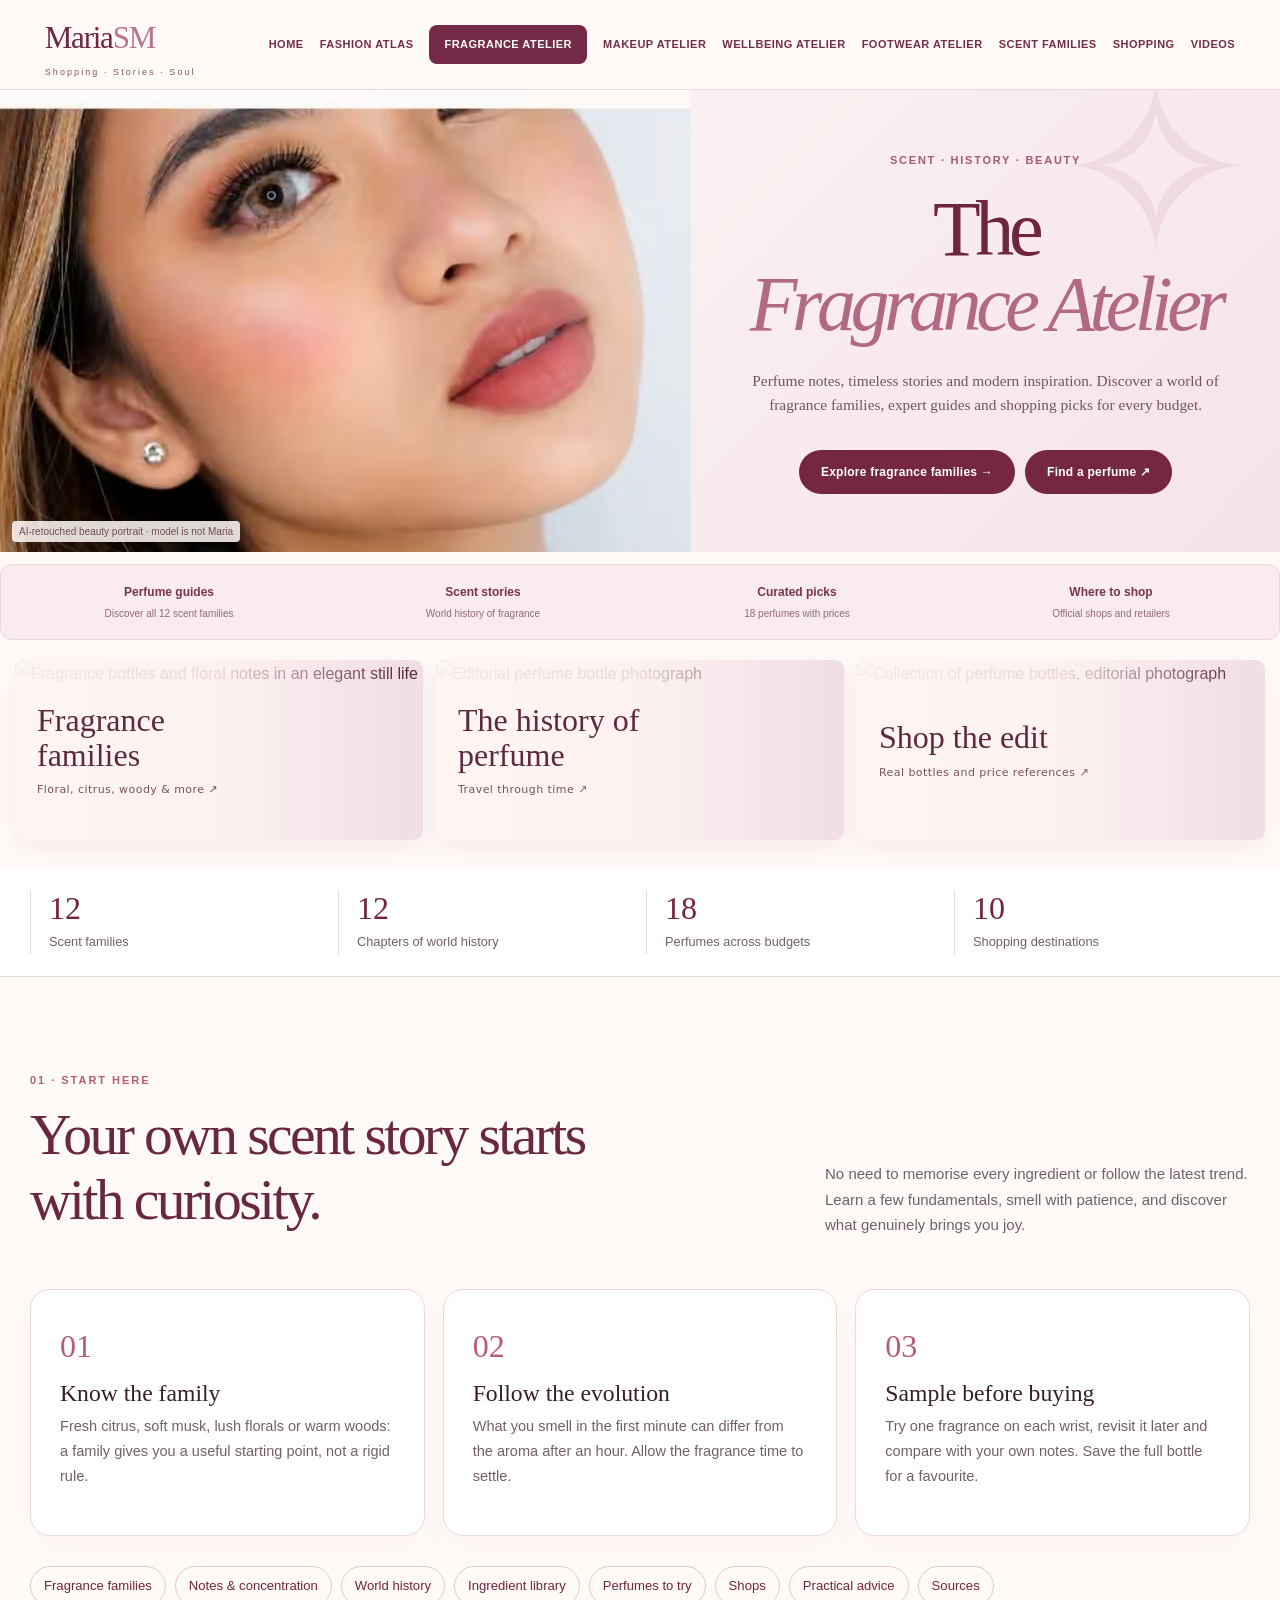
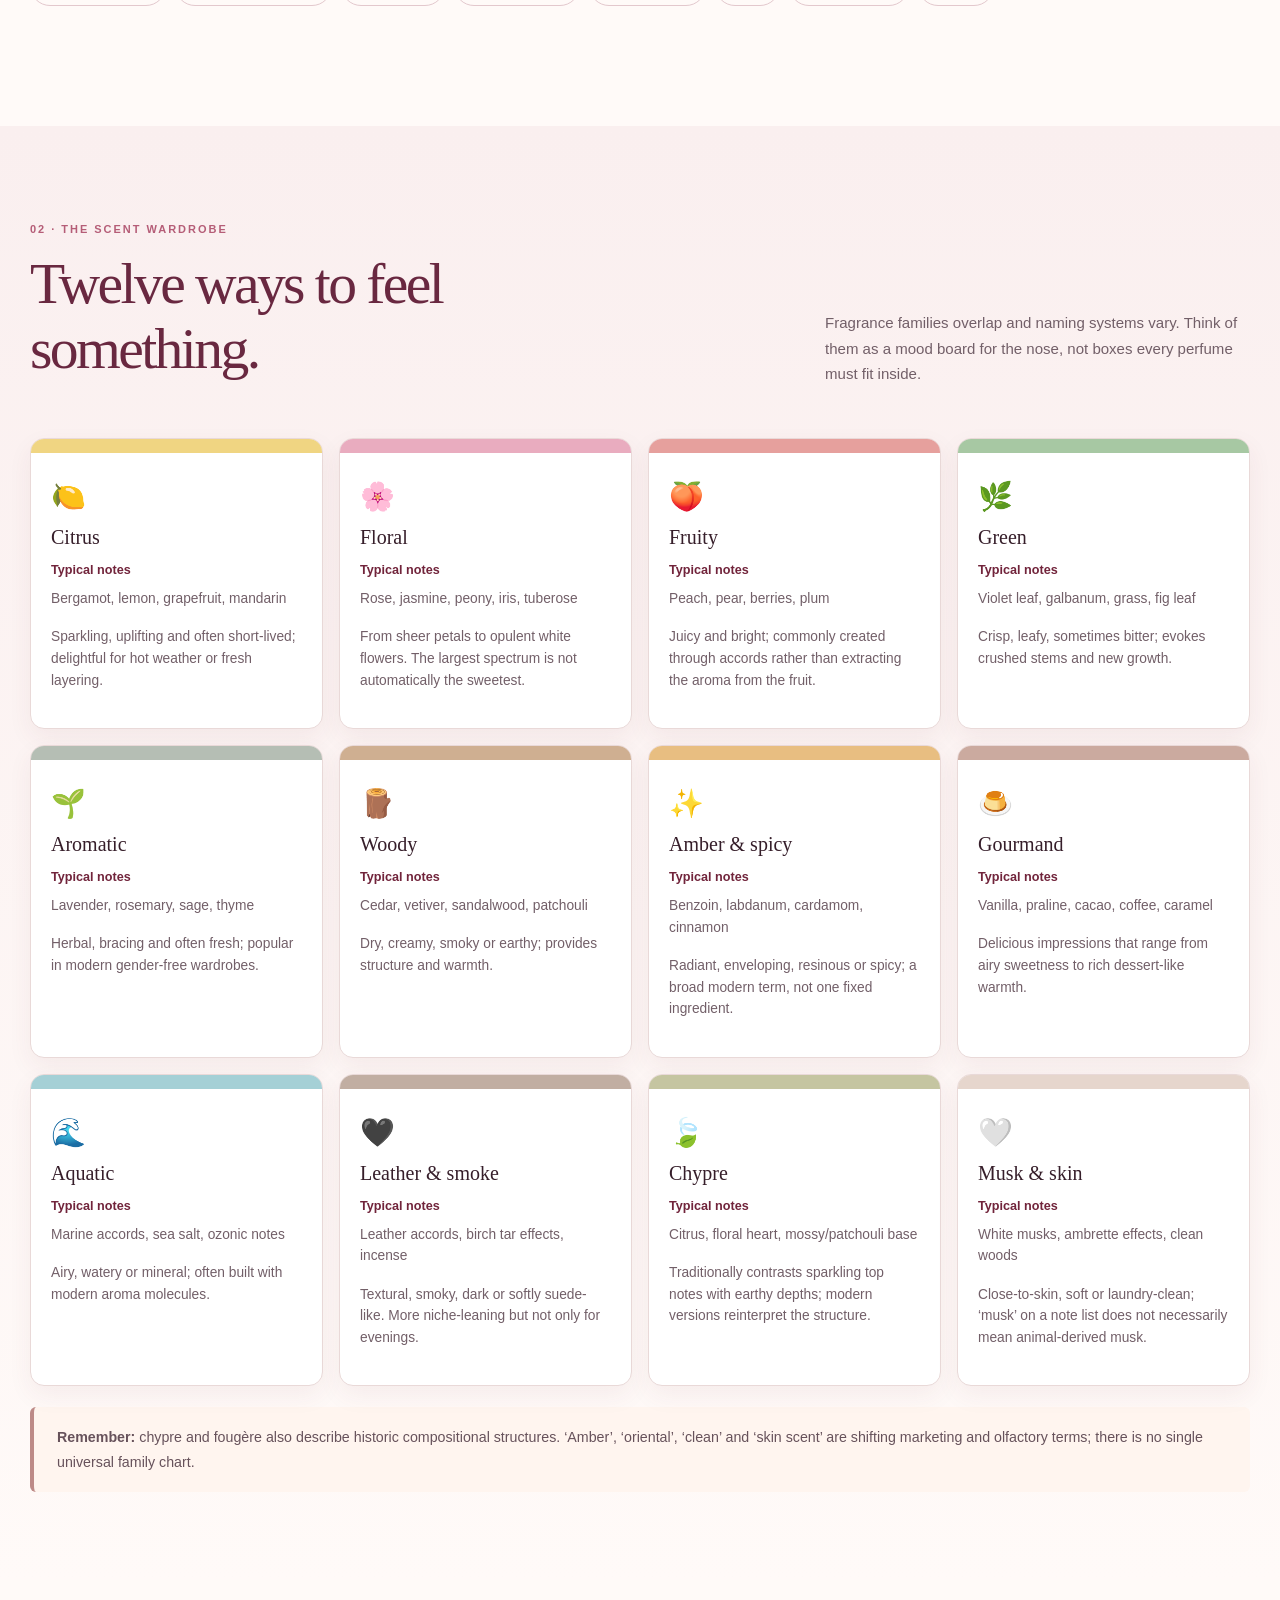
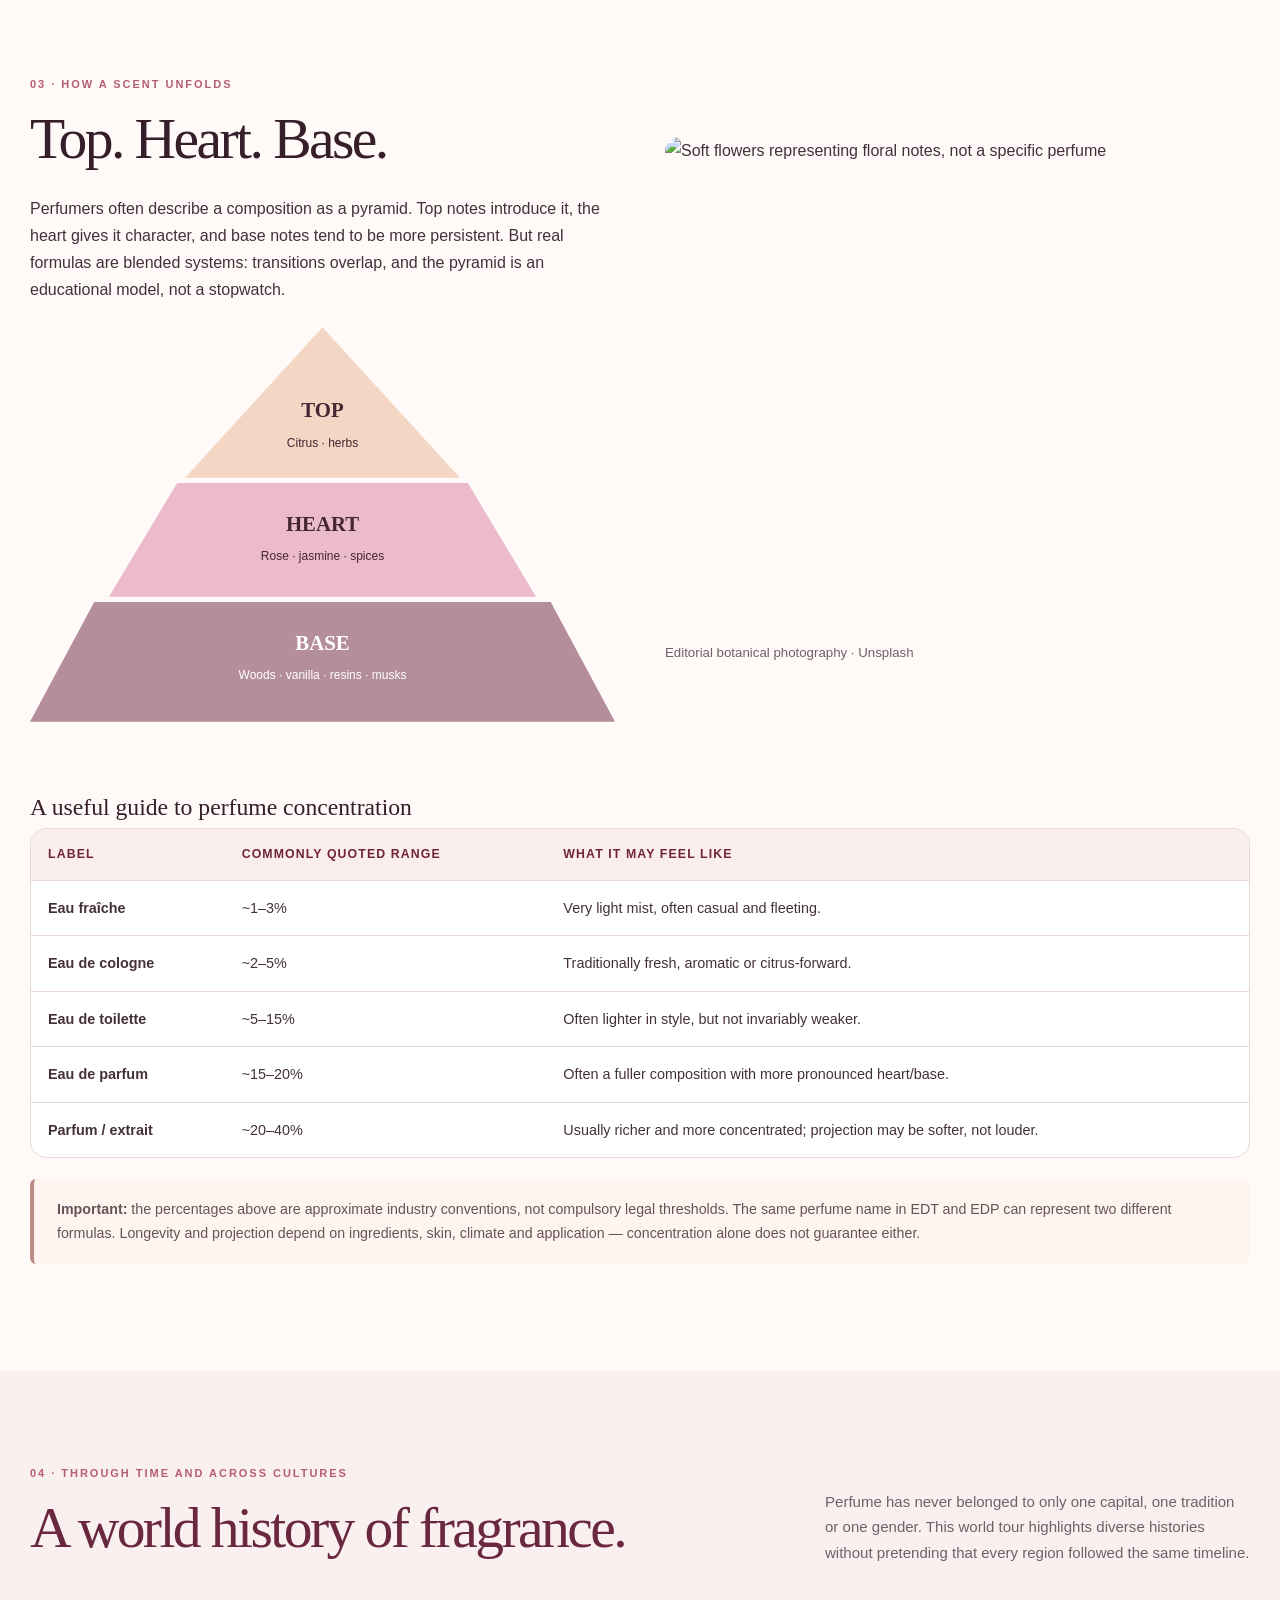
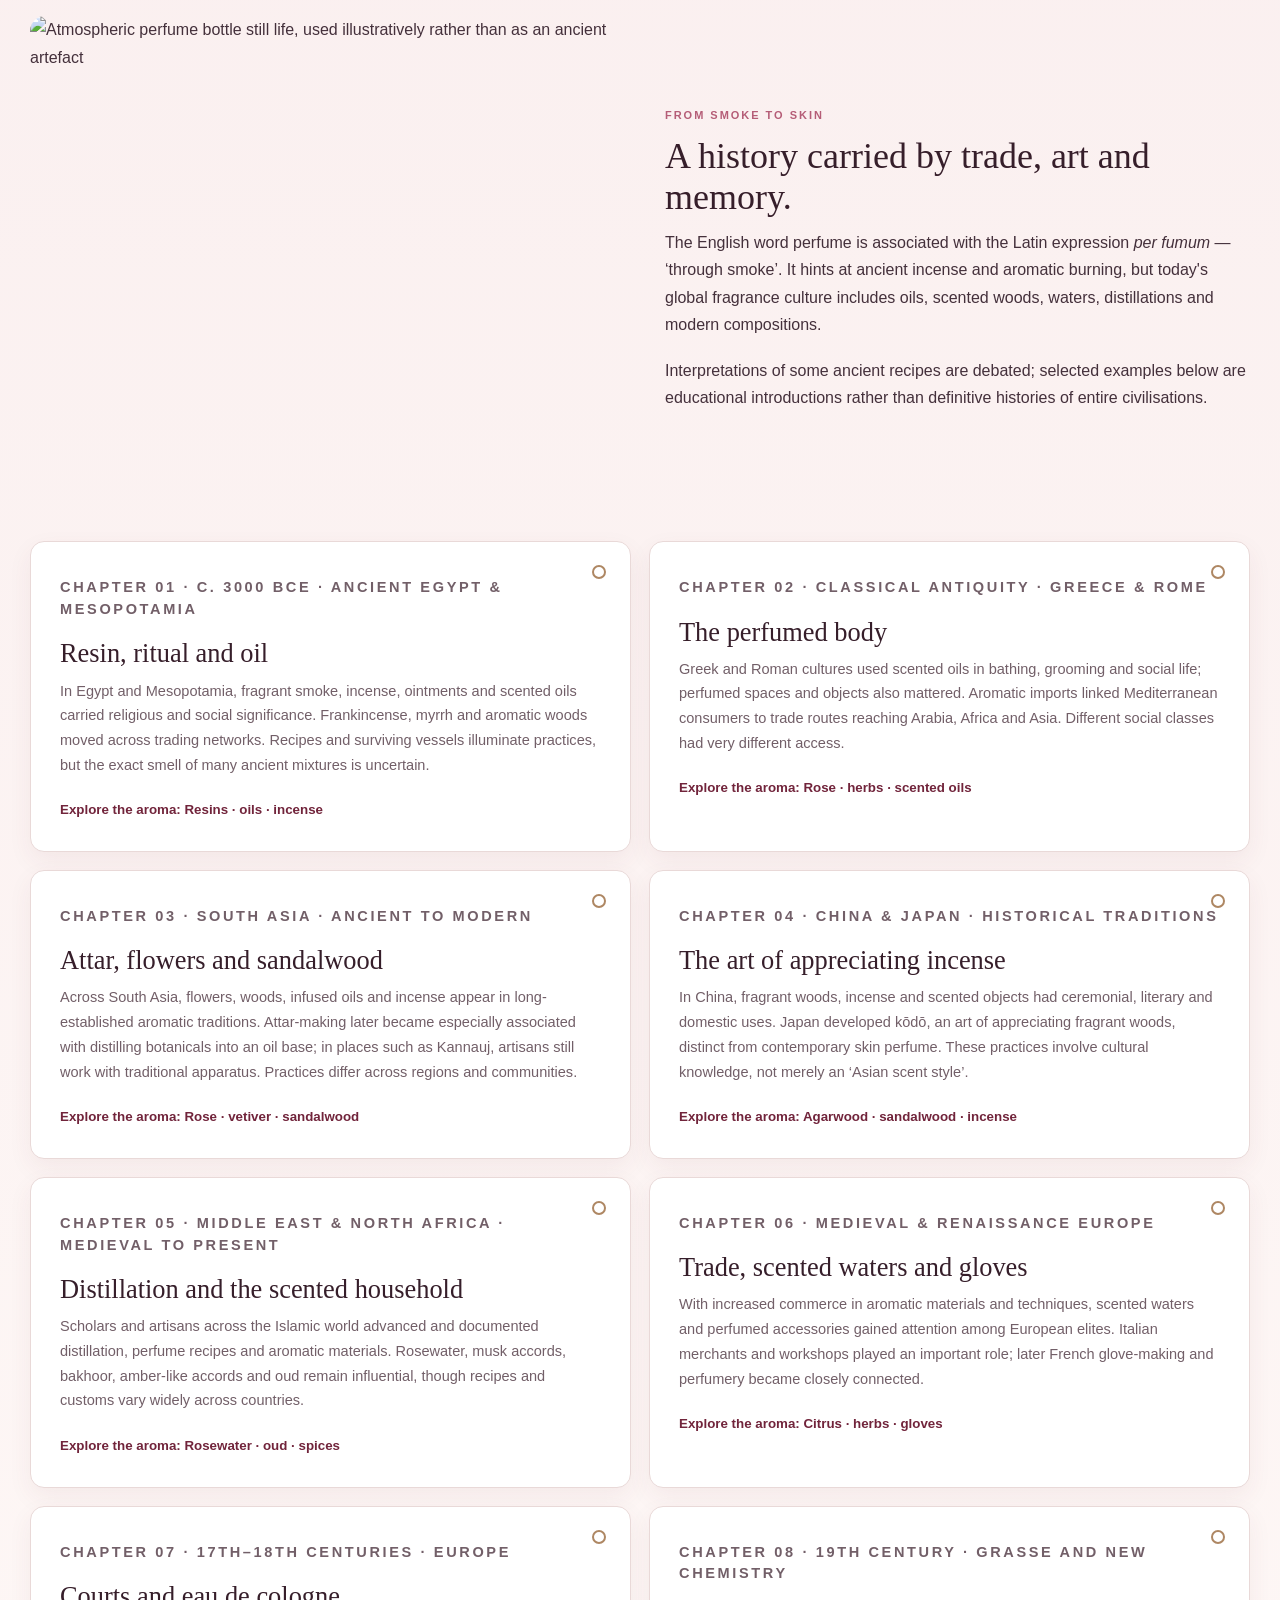
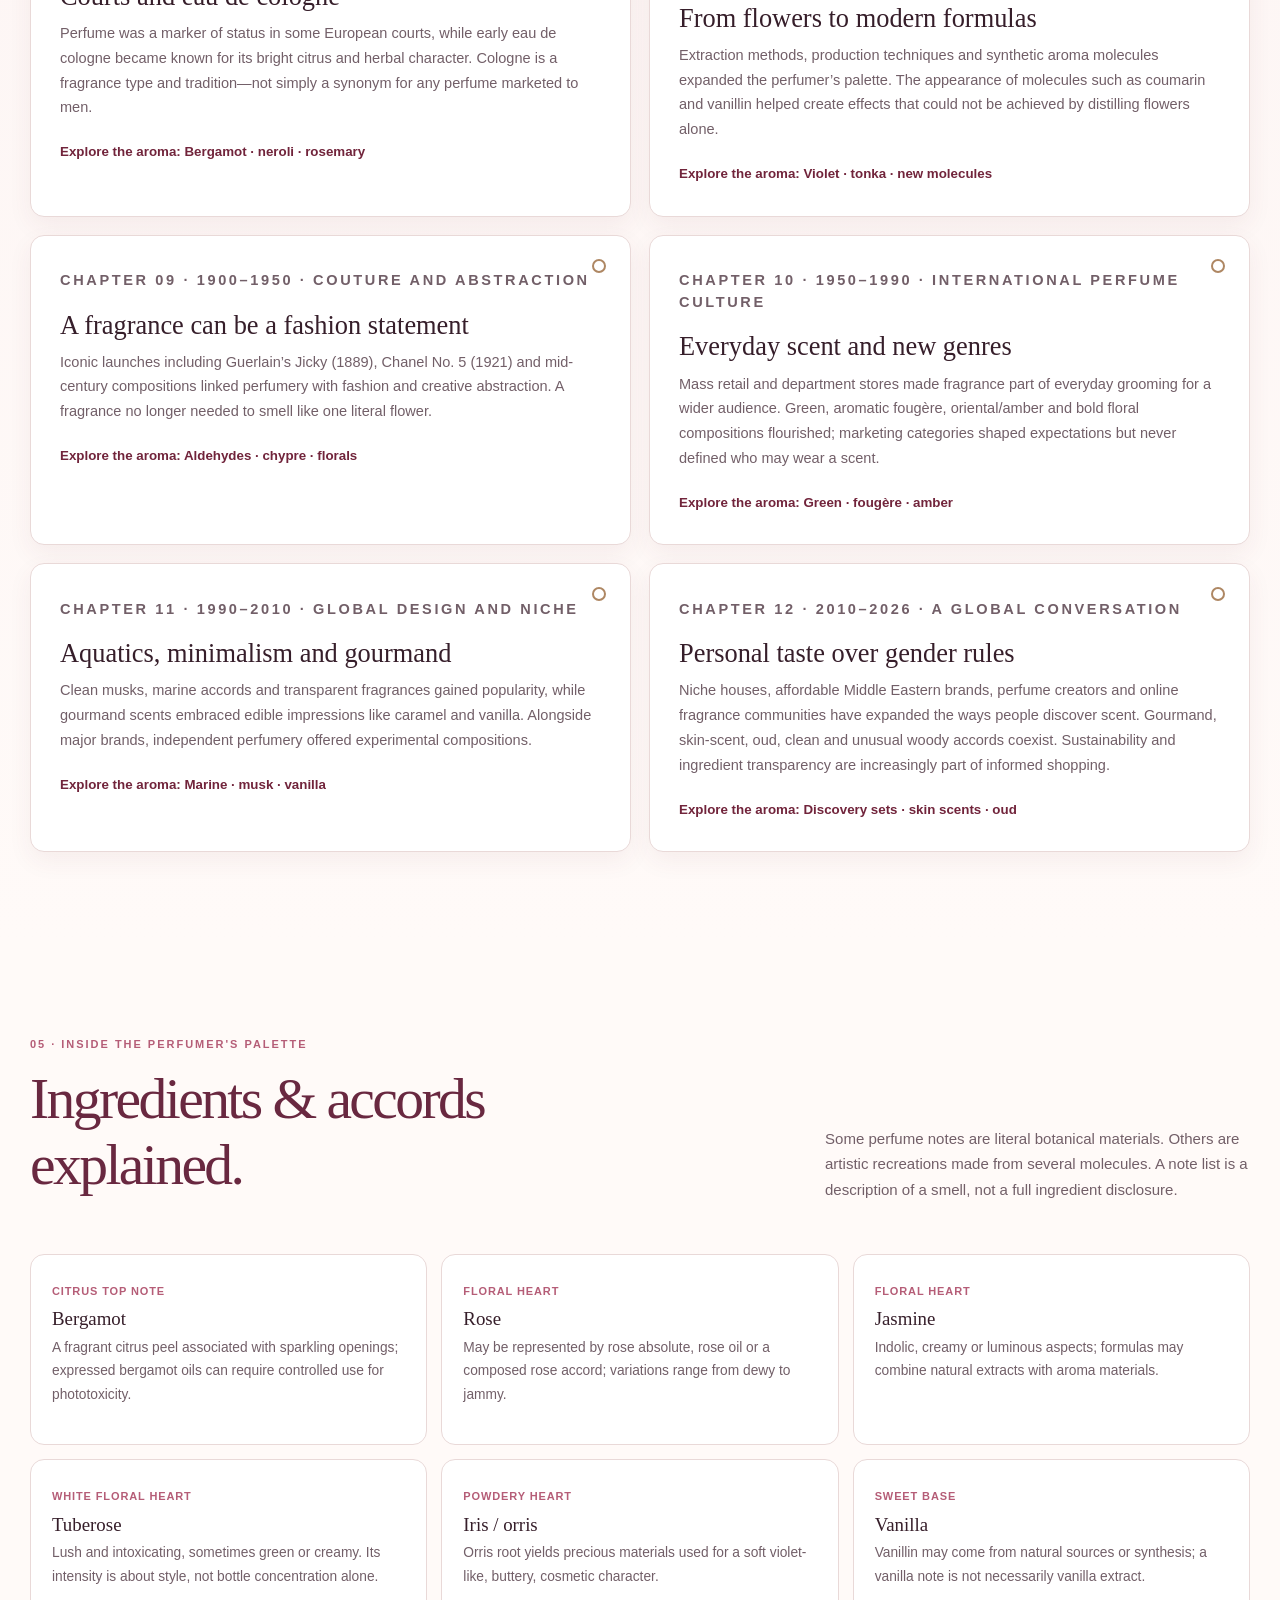
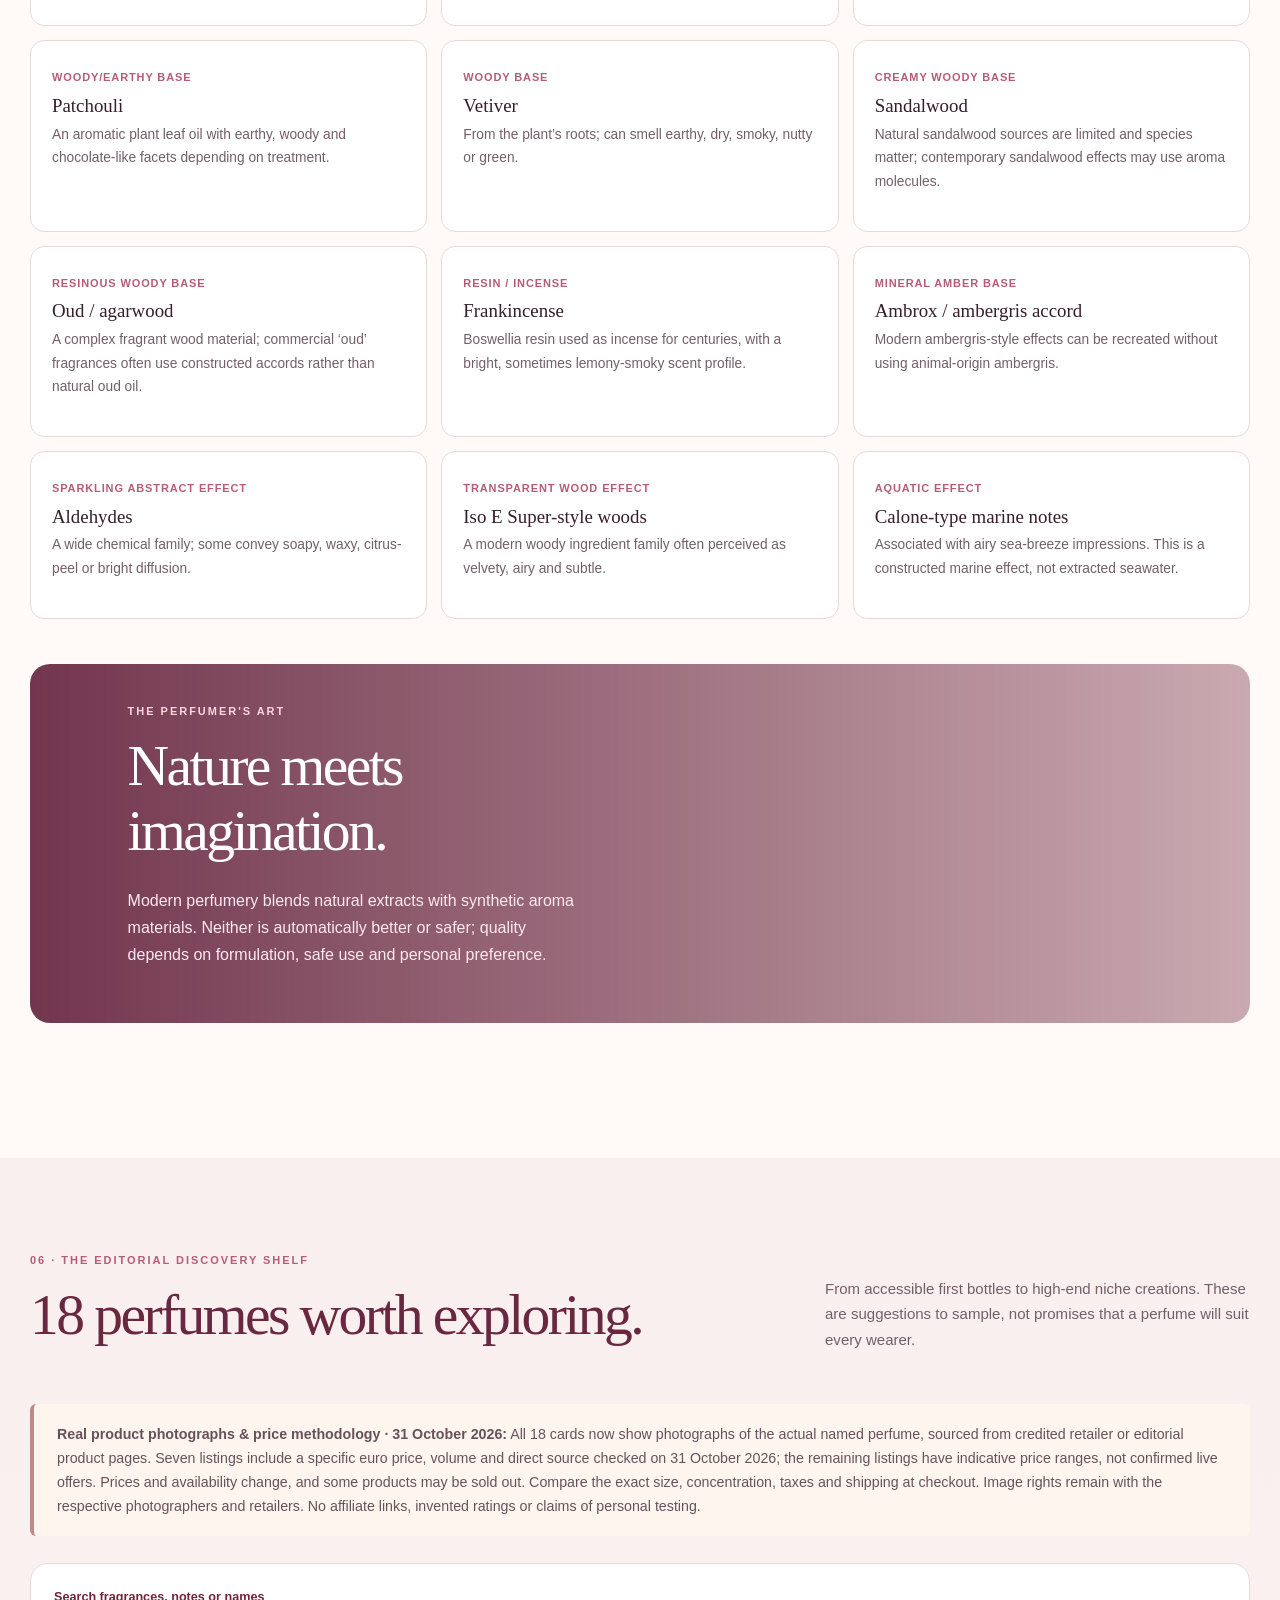
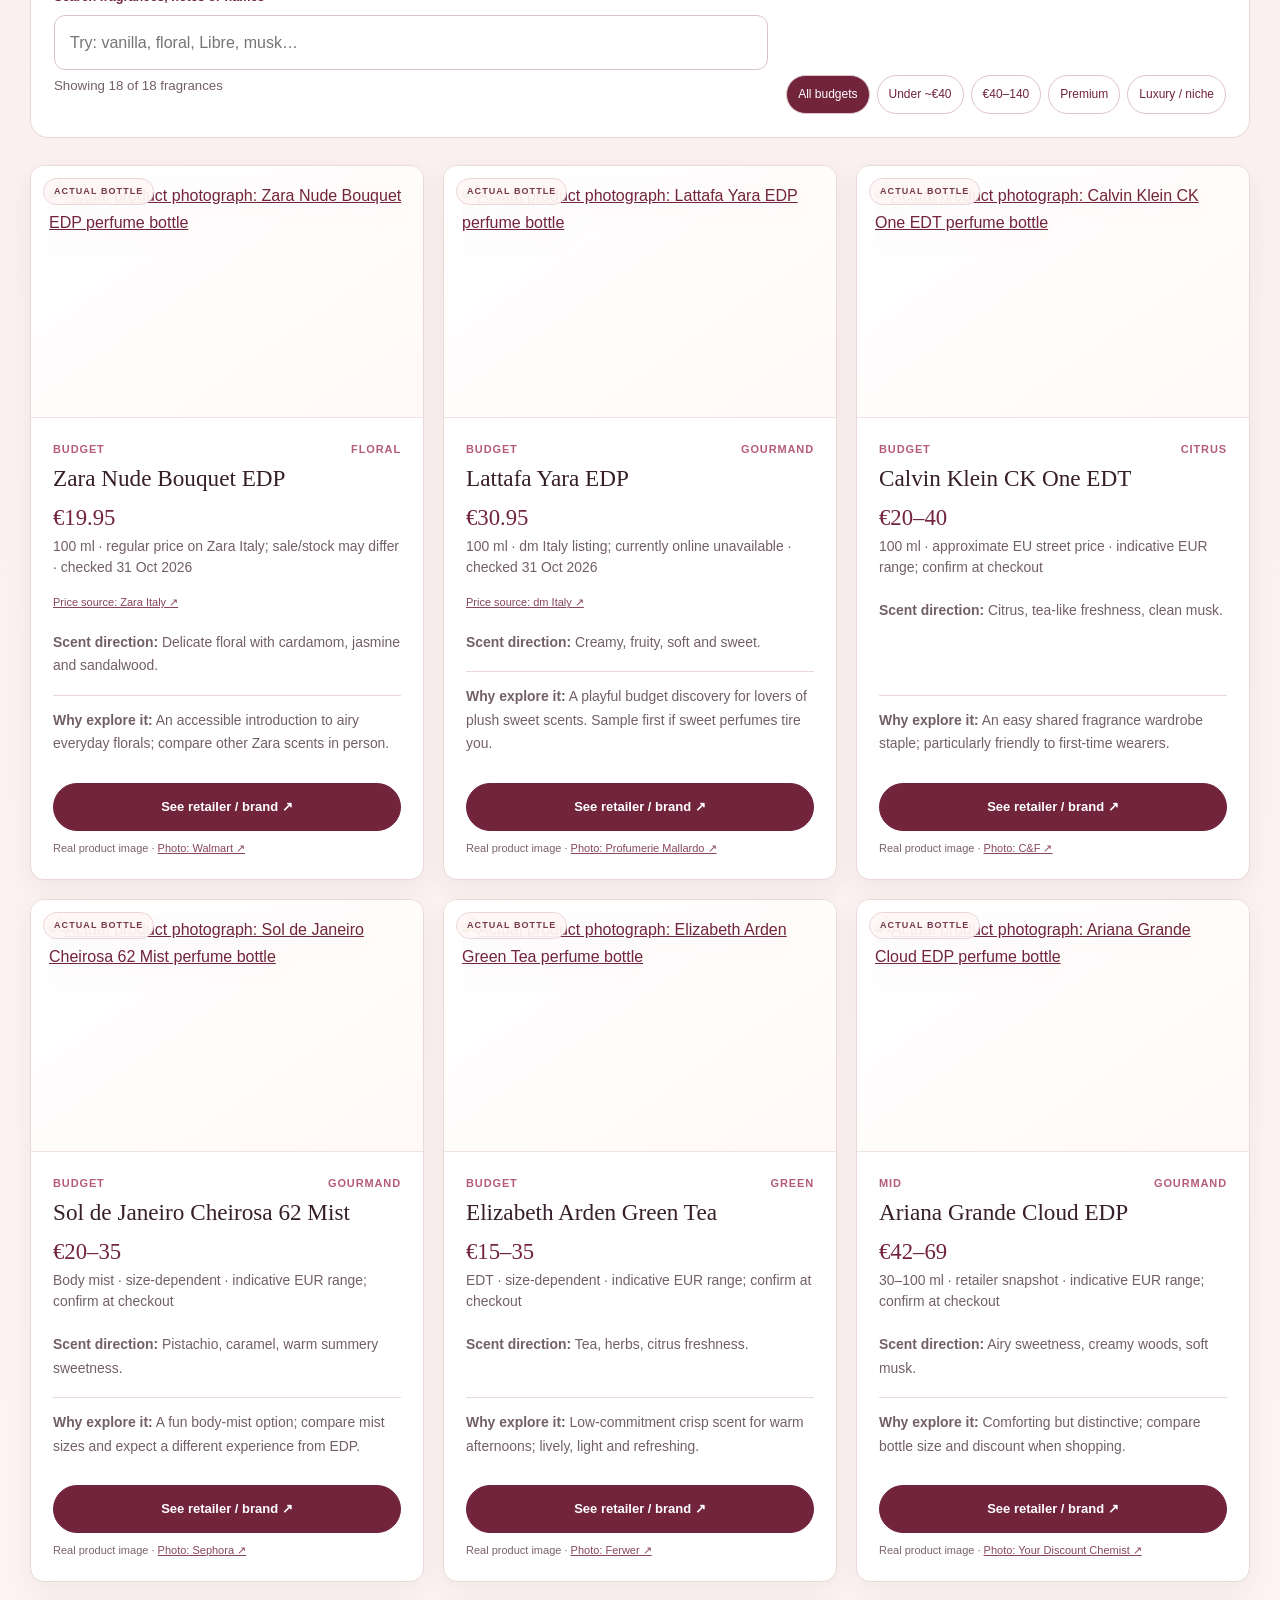
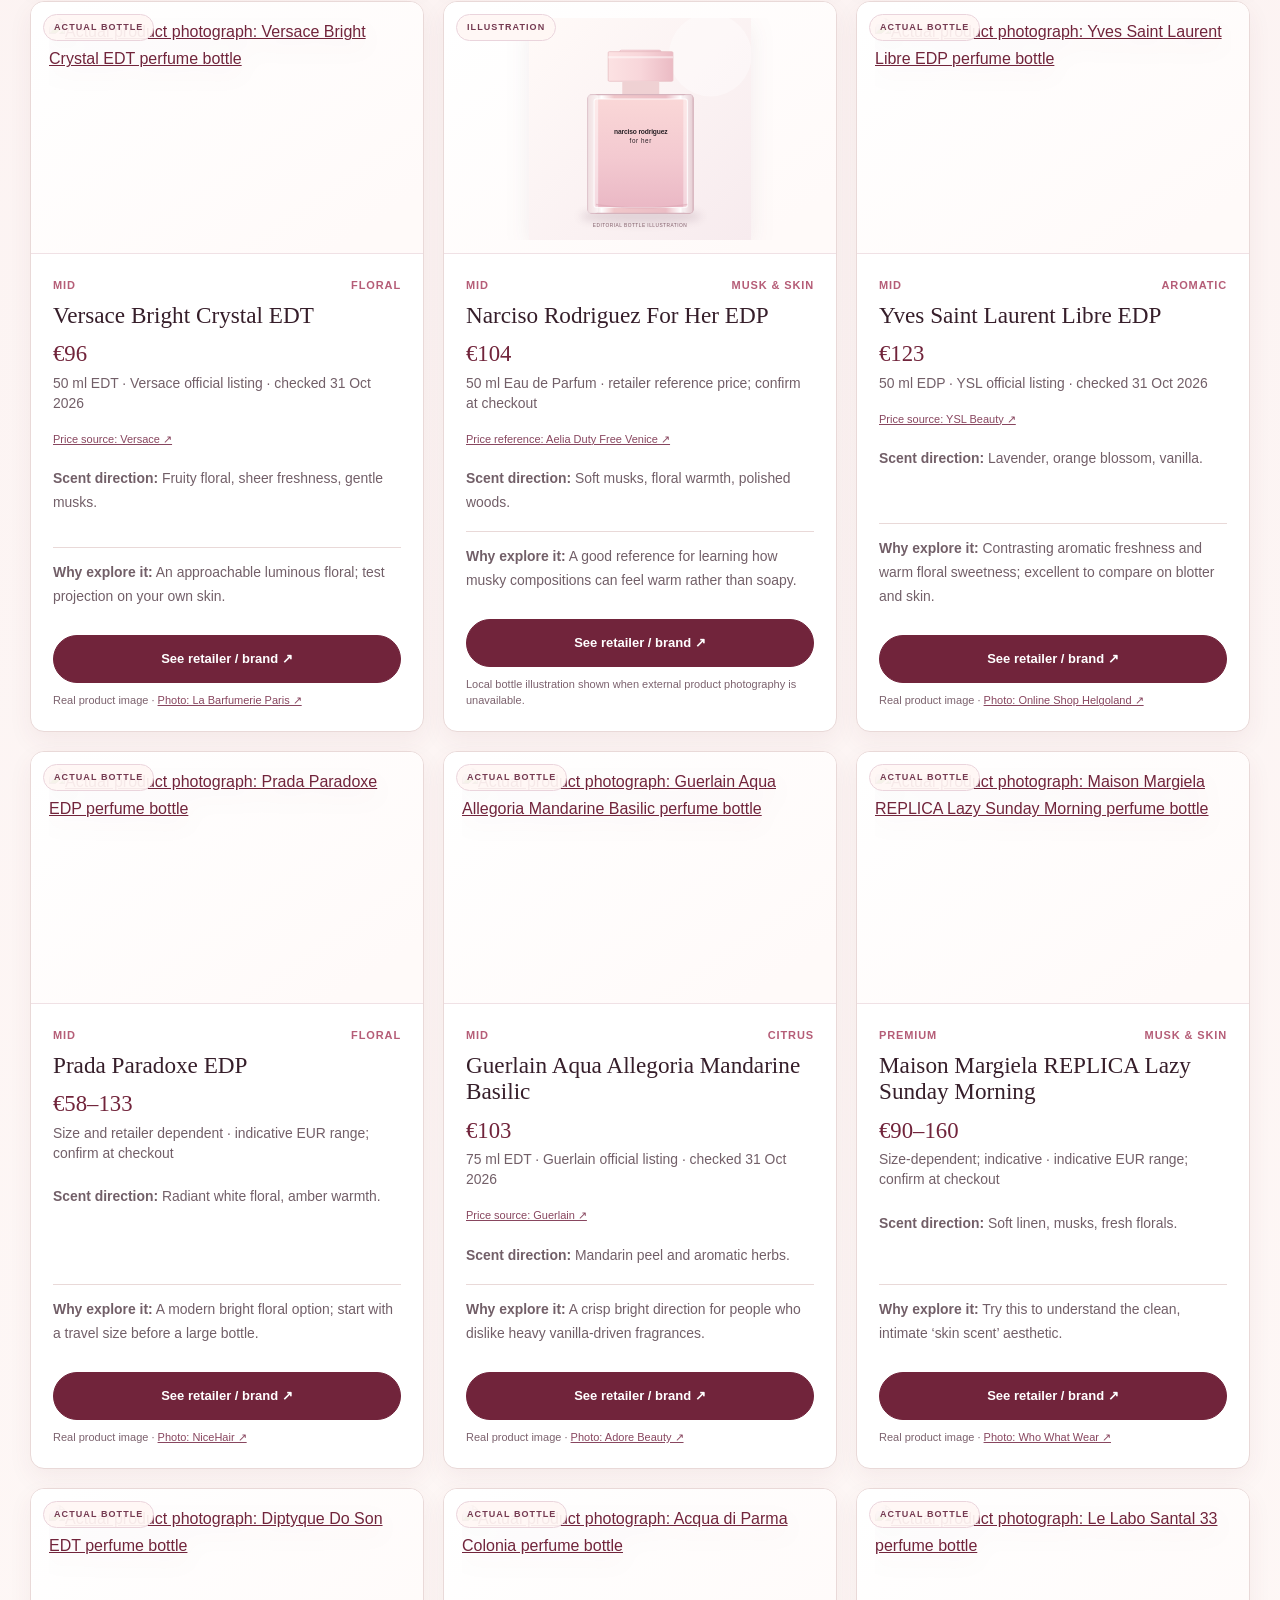
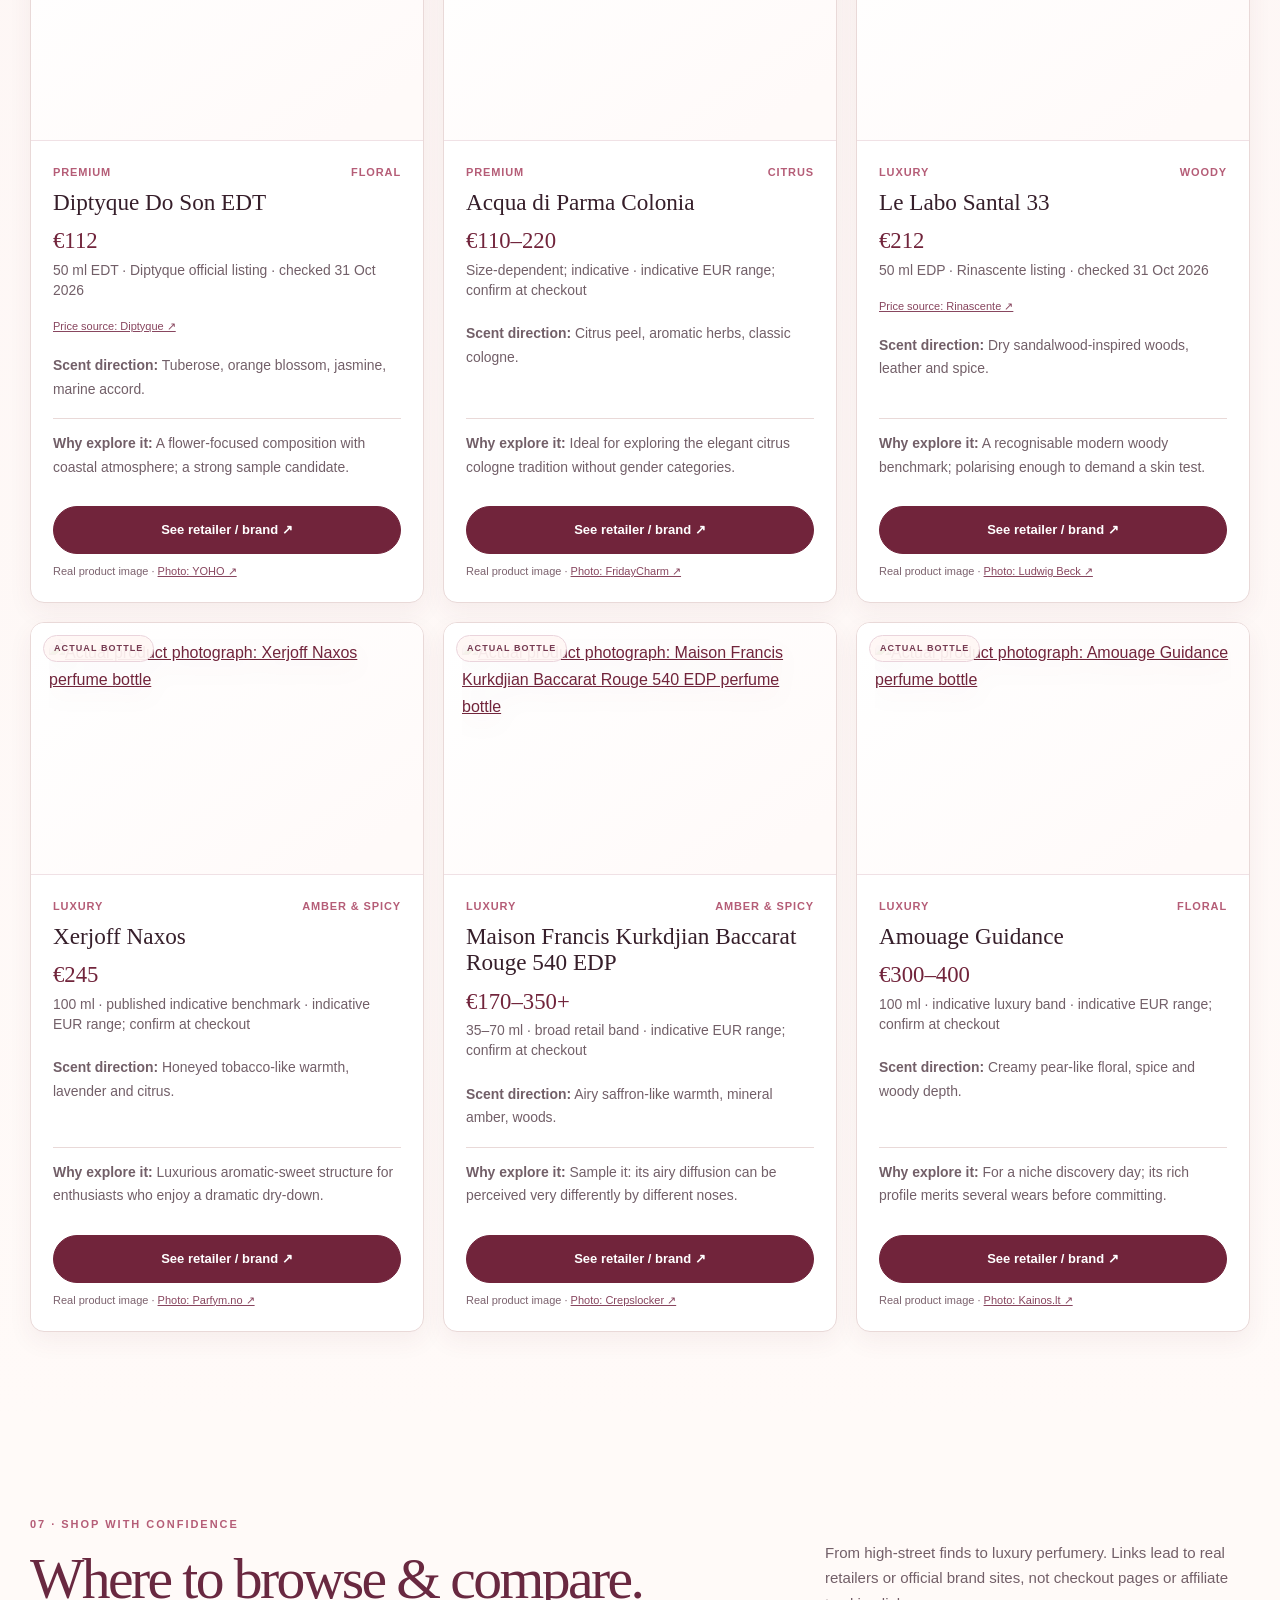
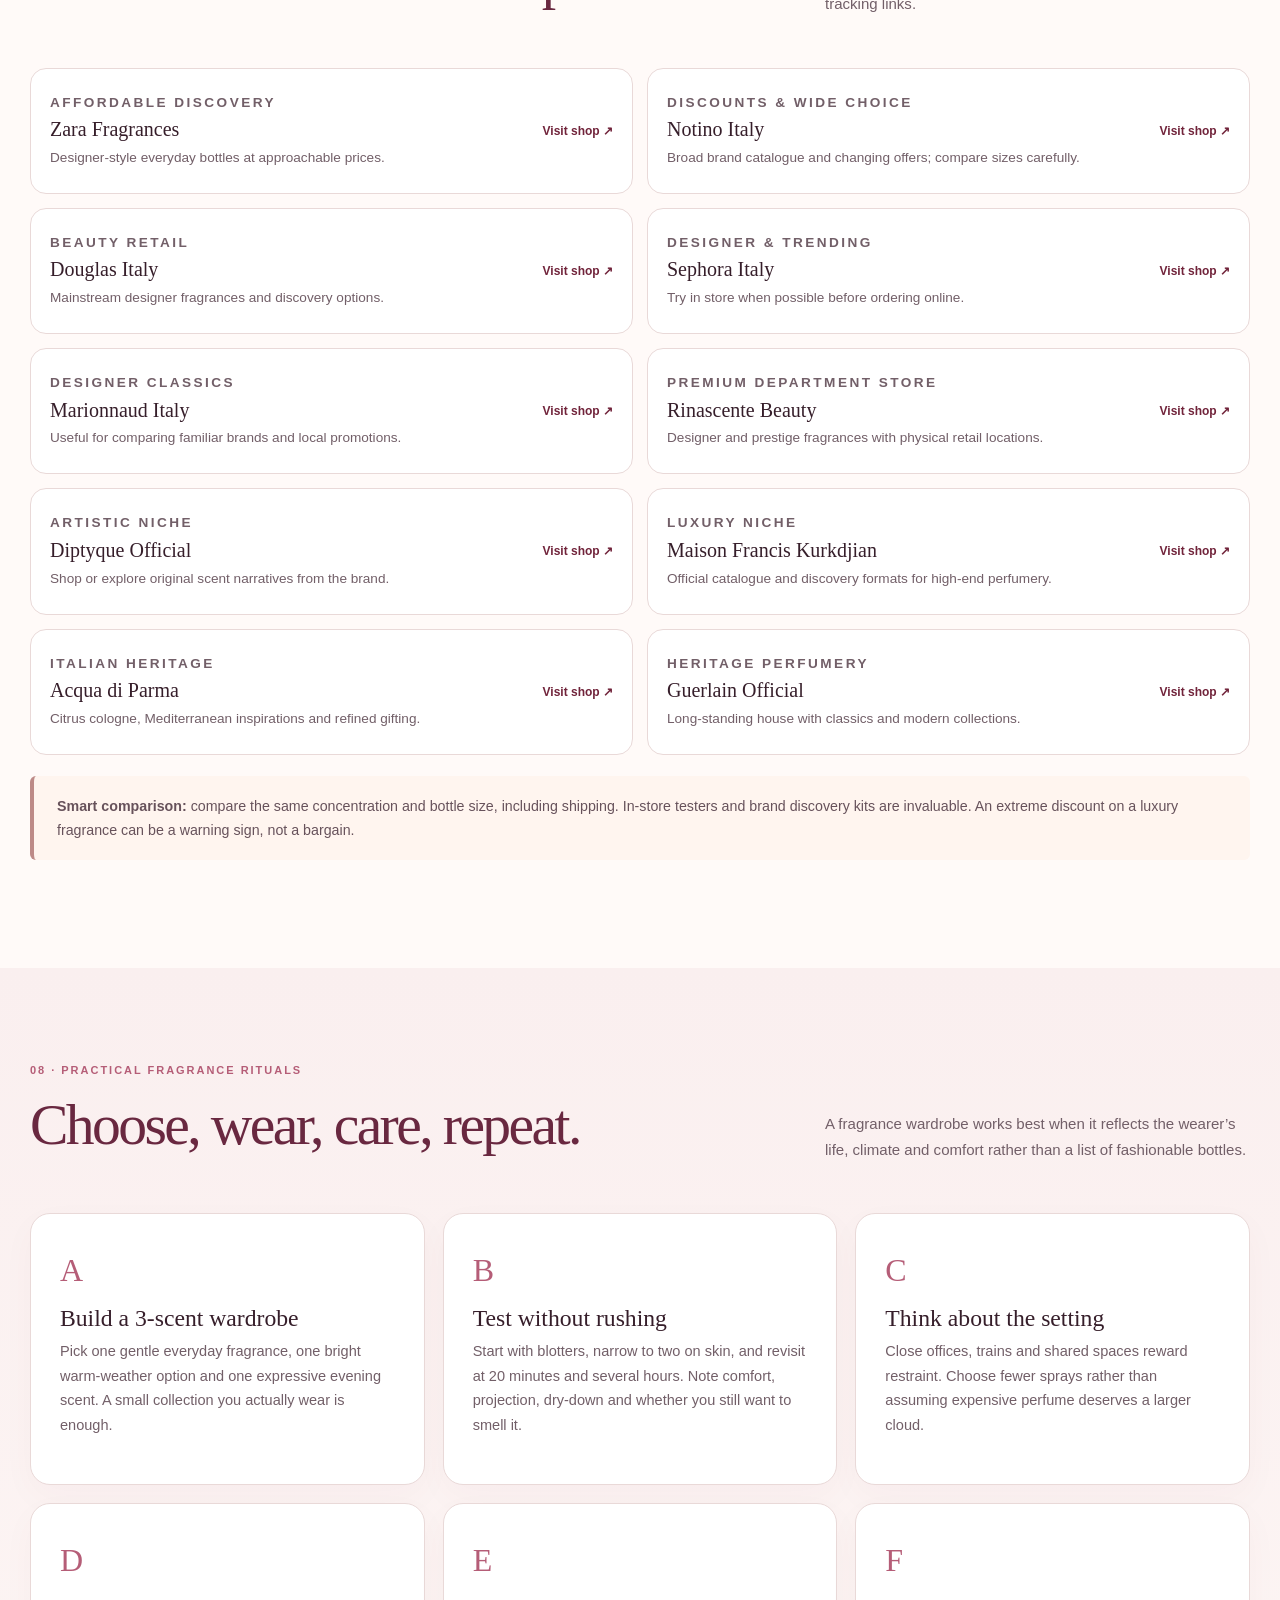
==== commit 952f6f67: "Add Footwear Atelier to cross-site editorial navigation" ====
--- a/updates/docs/fragrance/index.html
+++ b/updates/docs/fragrance/index.html
@@ -20,7 +20,7 @@
 @media(prefers-reduced-motion:reduce){.productvisual.realvisual img{transition:none}.productvisual.realvisual .photo-link:hover img{transform:none}}
 </style><link rel="stylesheet" href="../assets/mariasm-magazine.css?v=20261031a"></head>
 <body class="maria-magazine fragrance-magazine"><a class="skip" href="#main">Skip to content</a><div class="topstrip ms-mag-topstrip">MARIA SM · A LITTLE BEAUTY IN THE EVERYDAY · THE FRAGRANCE EDITION</div>
-<header class="ms-mag-header"><a class="brand" href="../index.html">Maria<span>SM</span><small>Shopping · Stories · Soul</small></a><nav class="ms-mag-nav" aria-label="Main navigation"><a href="../index.html">Home</a><a href="../fashion/index.html">Fashion Atlas</a><a href="index.html" aria-current="page">Fragrance Atelier</a><a href="../makeup/index.html">Makeup Atelier</a><a href="../spirituality/index.html">Wellbeing Atelier</a><a href="#families">Scent families</a><a href="#discover">Shopping</a><a href="../index.html#new">Videos</a></nav></header>
+<header class="ms-mag-header"><a class="brand" href="../index.html">Maria<span>SM</span><small>Shopping · Stories · Soul</small></a><nav class="ms-mag-nav" aria-label="Main navigation"><a href="../index.html">Home</a><a href="../fashion/index.html">Fashion Atlas</a><a href="index.html" aria-current="page">Fragrance Atelier</a><a href="../makeup/index.html">Makeup Atelier</a><a href="../spirituality/index.html">Wellbeing Atelier</a><a href="../footwear/index.html">Footwear Atelier</a><a href="#families">Scent families</a><a href="#discover">Shopping</a><a href="../index.html#new">Videos</a></nav></header>
 <header class="ms-mag-hero"><div class="ms-mag-photo"><img src="../assets/mariasm-hero-clean-smile.avif" alt="AI-retouched editorial beauty portrait without braces; model is not Maria" fetchpriority="high" width="1100" height="1000" onerror="this.onerror=null;this.style.display='none'"><span class="ms-mag-photo-credit">AI-retouched beauty portrait · model is not Maria</span></div><div class="ms-mag-copy"><p class="eyebrow">SCENT · HISTORY · BEAUTY</p><h1>The<br><em>Fragrance Atelier</em></h1><p class="ms-mag-deck">Perfume notes, timeless stories and modern inspiration. Discover a world of fragrance families, expert guides and shopping picks for every budget.</p><div class="ms-mag-actions"><a href="#families">Explore fragrance families →</a><a href="#discover">Find a perfume ↗</a></div></div></header>
 <nav class="ms-mag-ribbon" aria-label="Fragrance Atlas chapters"><a href="#families">Perfume guides<small>Discover all 12 scent families</small></a><a href="#history">Scent stories<small>World history of fragrance</small></a><a href="#discover">Curated picks<small>18 perfumes with prices</small></a><a href="#retailers">Where to shop<small>Official shops and retailers</small></a></nav>
 <div class="ms-mag-feature-strip"><a class="ms-mag-feature" href="#families"><img src="https://images.unsplash.com/photo-1547887538-e3a2f32cb1cc?auto=format&amp;fit=crop&amp;w=900&amp;q=80" alt="Fragrance bottles and floral notes in an elegant still life" loading="lazy"><span>Fragrance families<small>Floral, citrus, woody &amp; more ↗</small></span></a><a class="ms-mag-feature" href="#history"><img src="https://images.unsplash.com/photo-1594035910387-fea47794261f?auto=format&amp;fit=crop&amp;w=900&amp;q=80" alt="Editorial perfume bottle photograph" loading="lazy"><span>The history of perfume<small>Travel through time ↗</small></span></a><a class="ms-mag-feature" href="#discover"><img src="https://images.unsplash.com/photo-1615634260167-c8cdede054de?auto=format&amp;fit=crop&amp;w=900&amp;q=80" alt="Collection of perfume bottles, editorial photograph" loading="lazy"><span>Shop the edit<small>Real bottles and price references ↗</small></span></a></div>
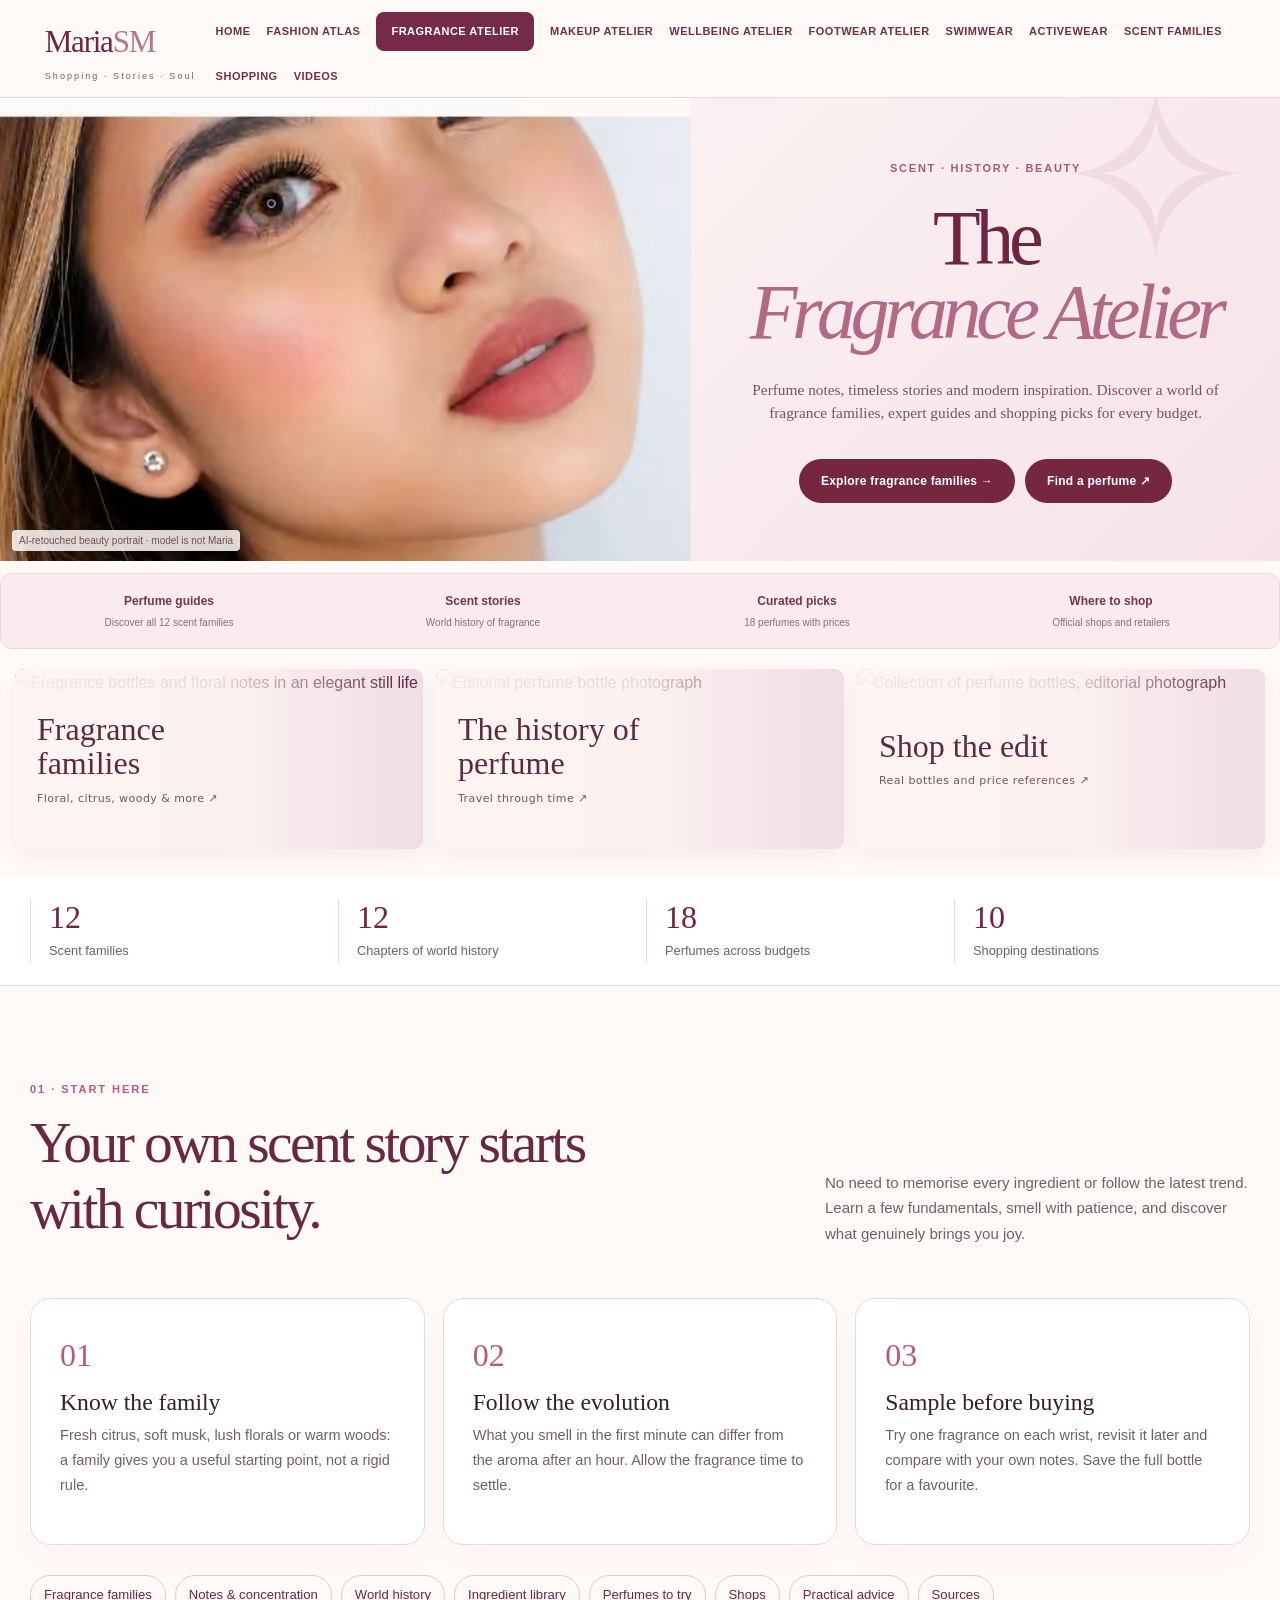
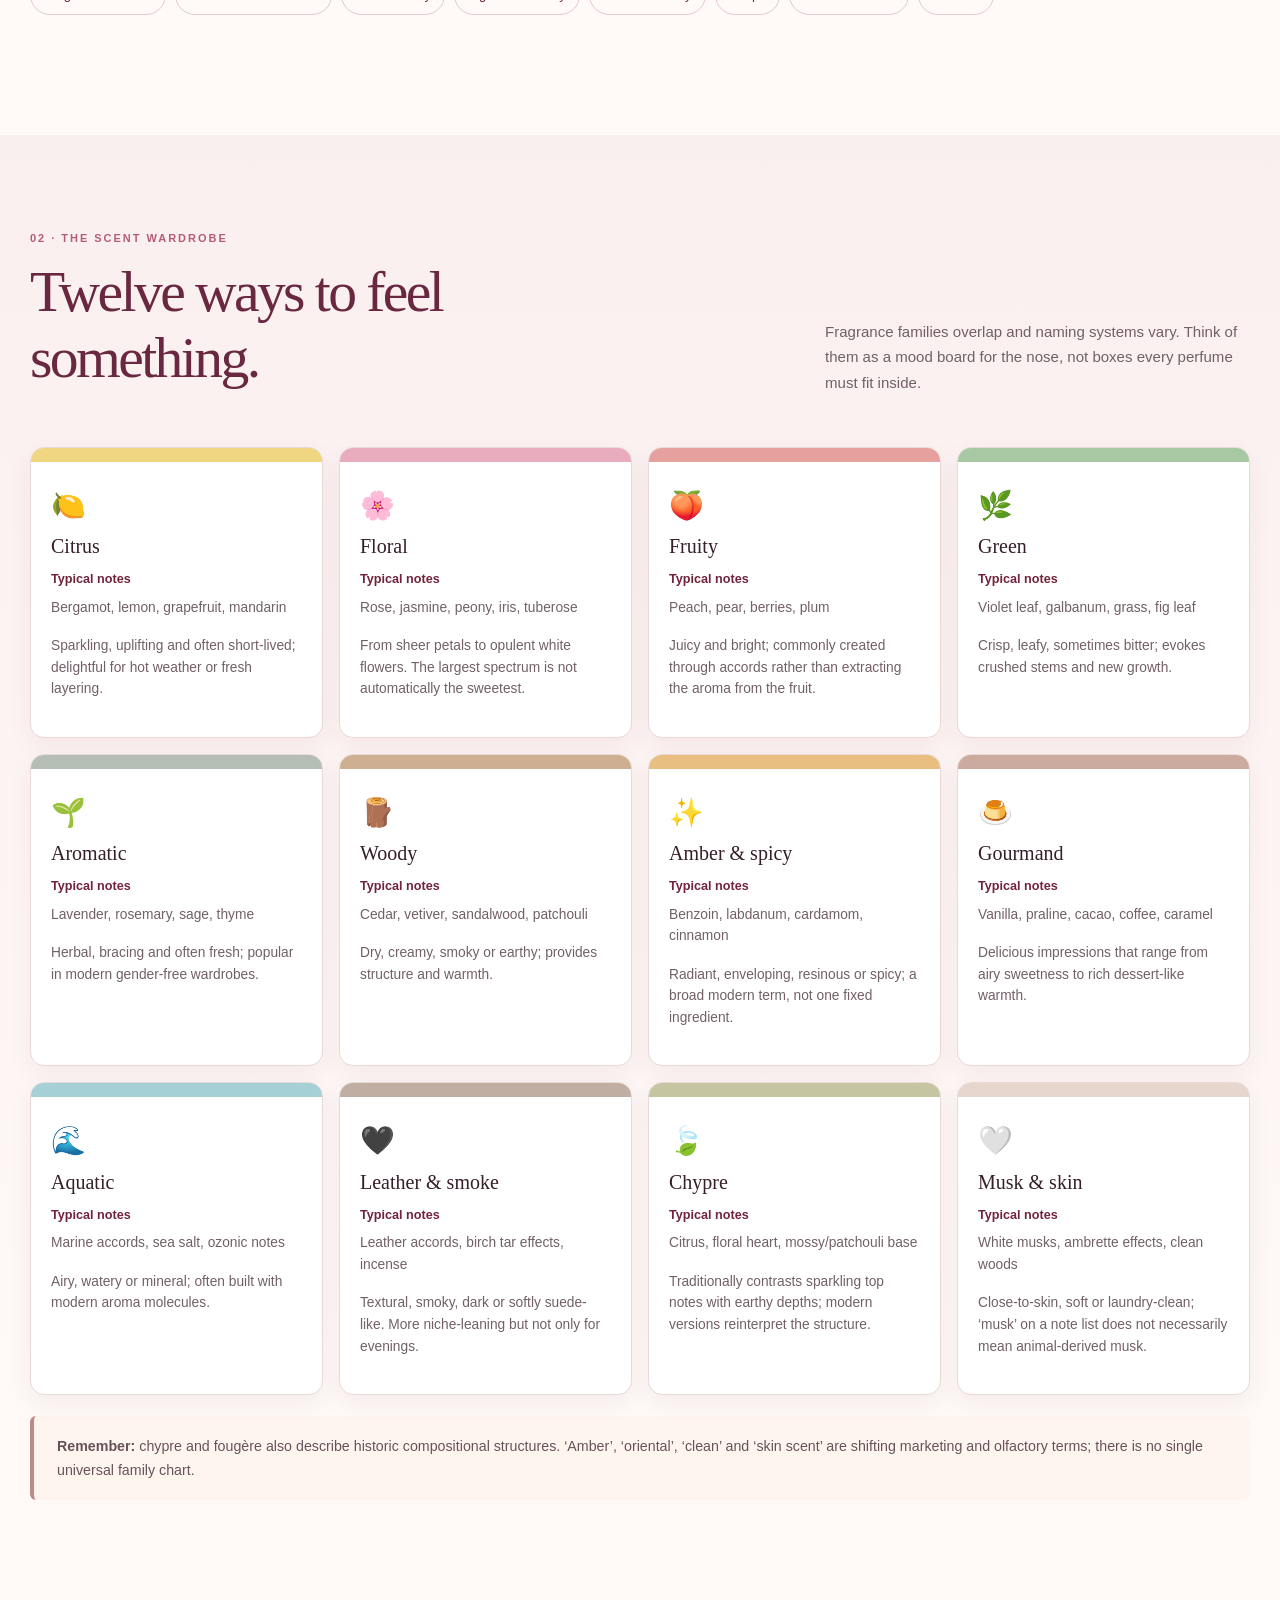
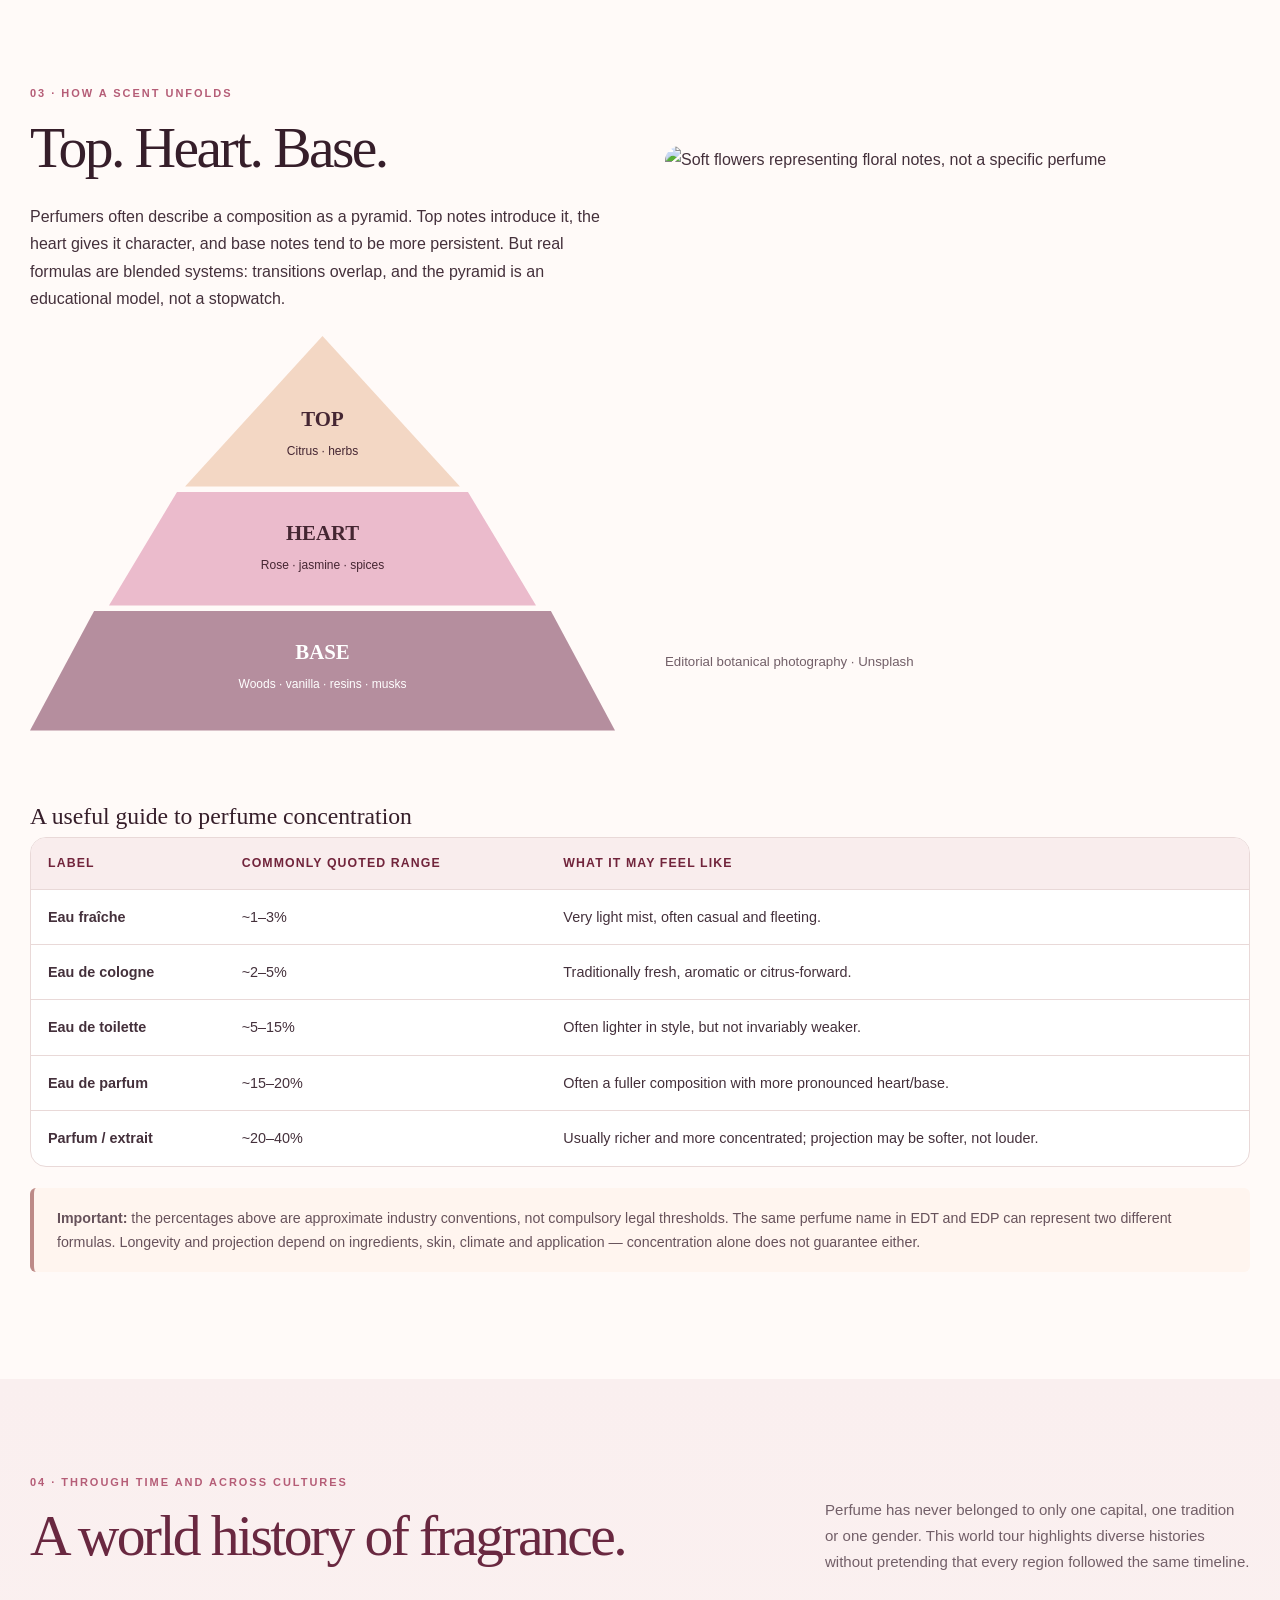
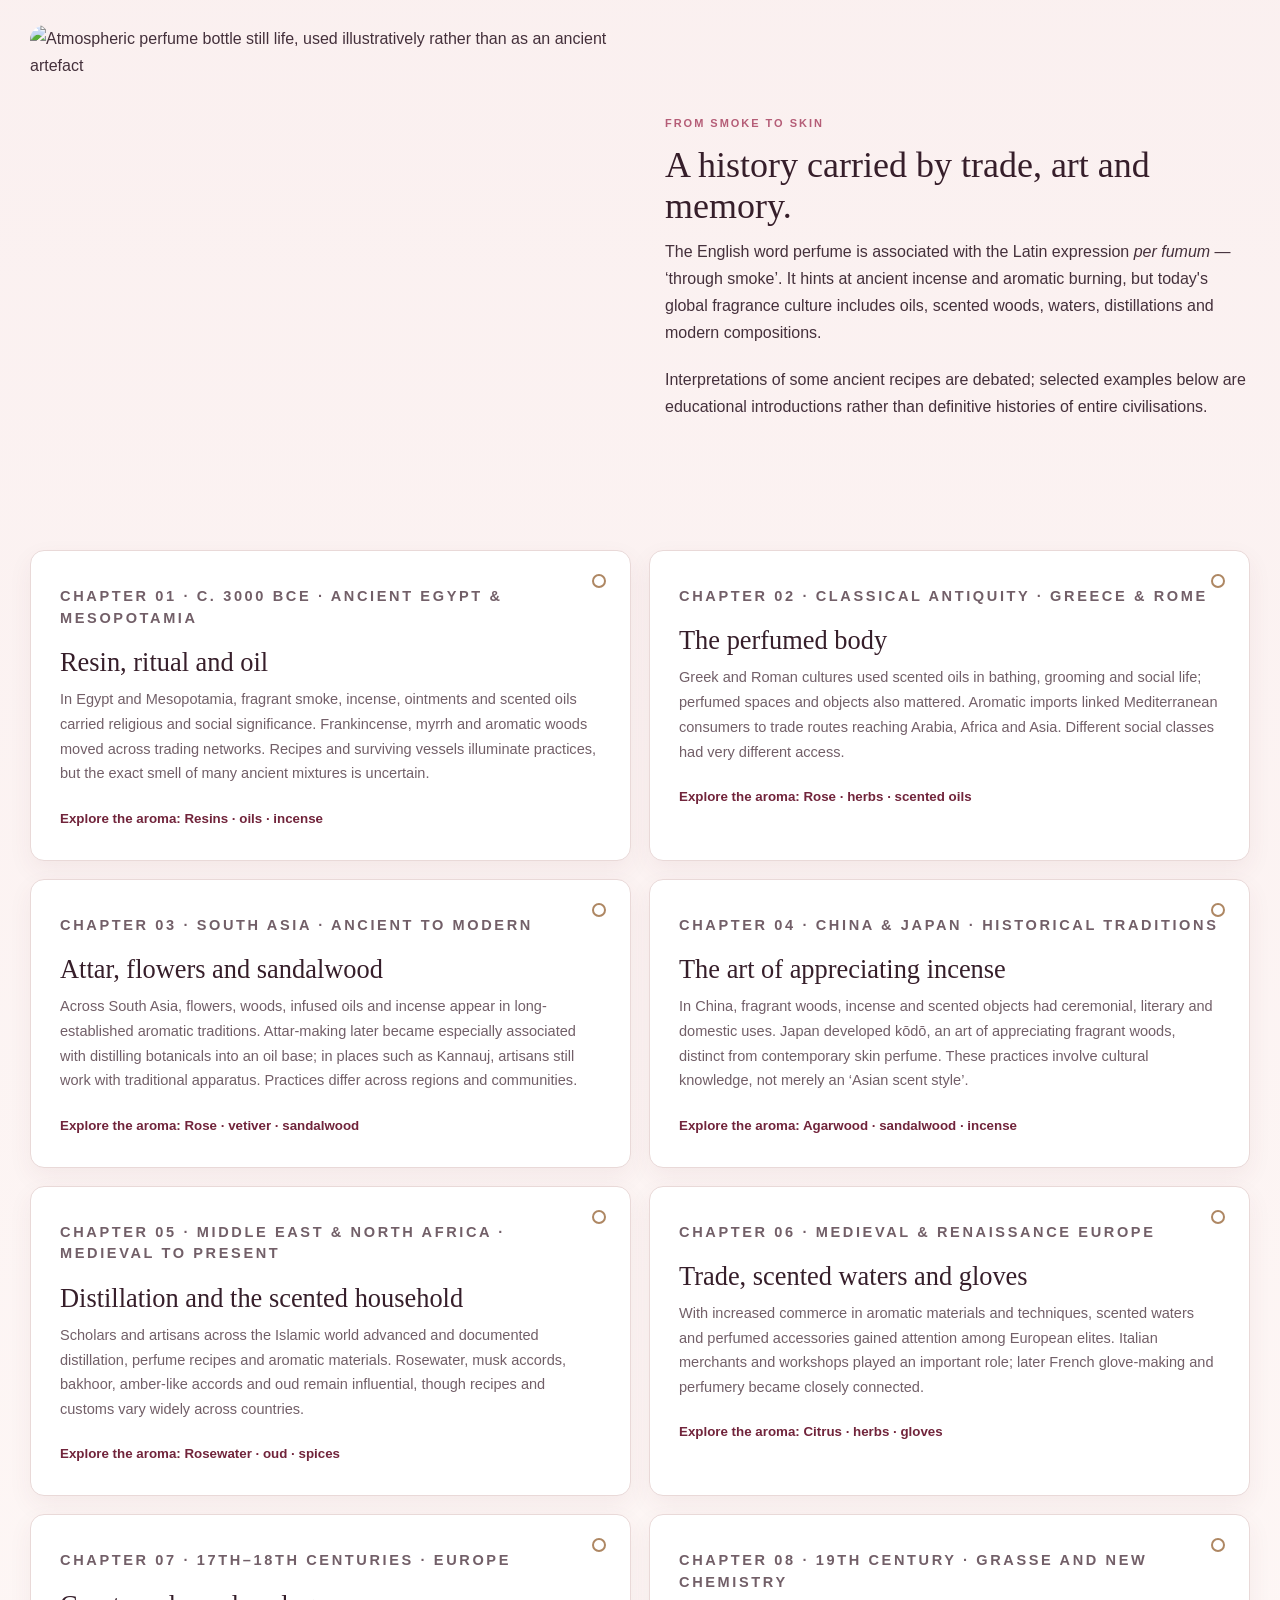
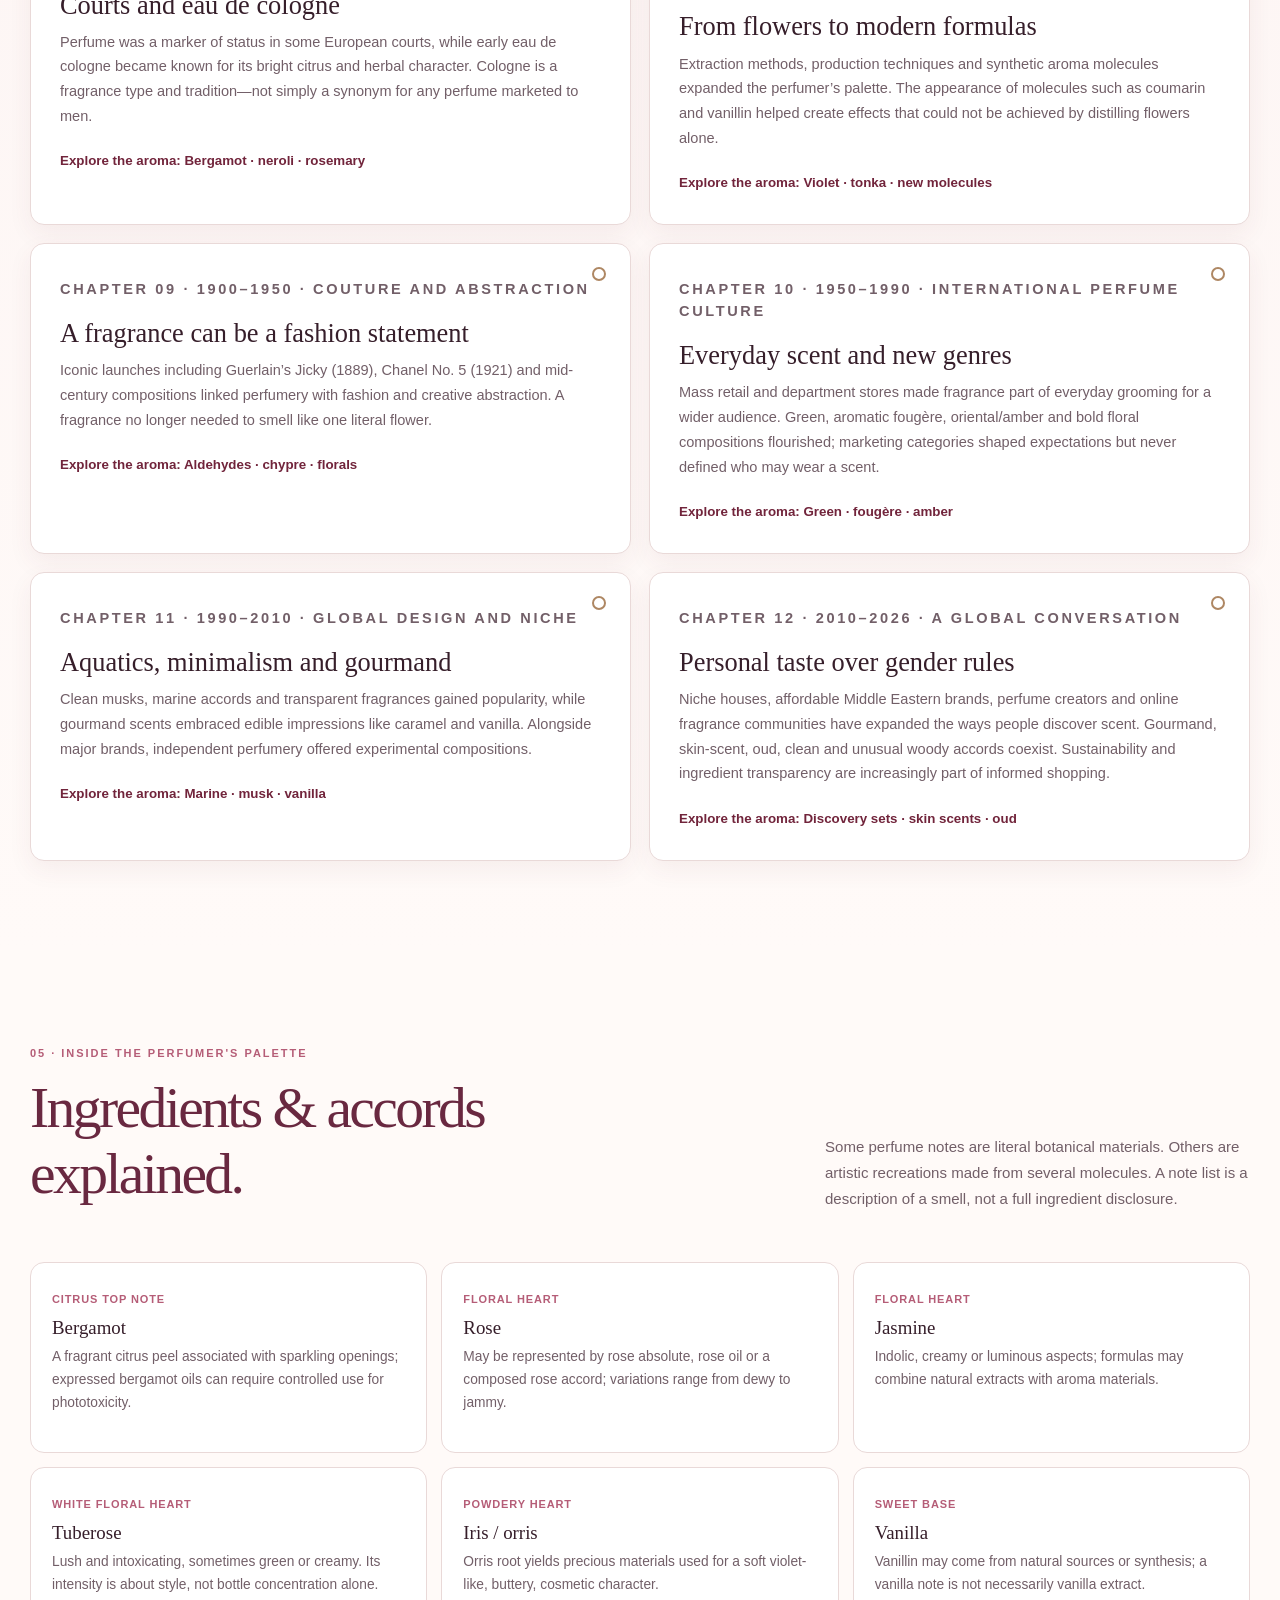
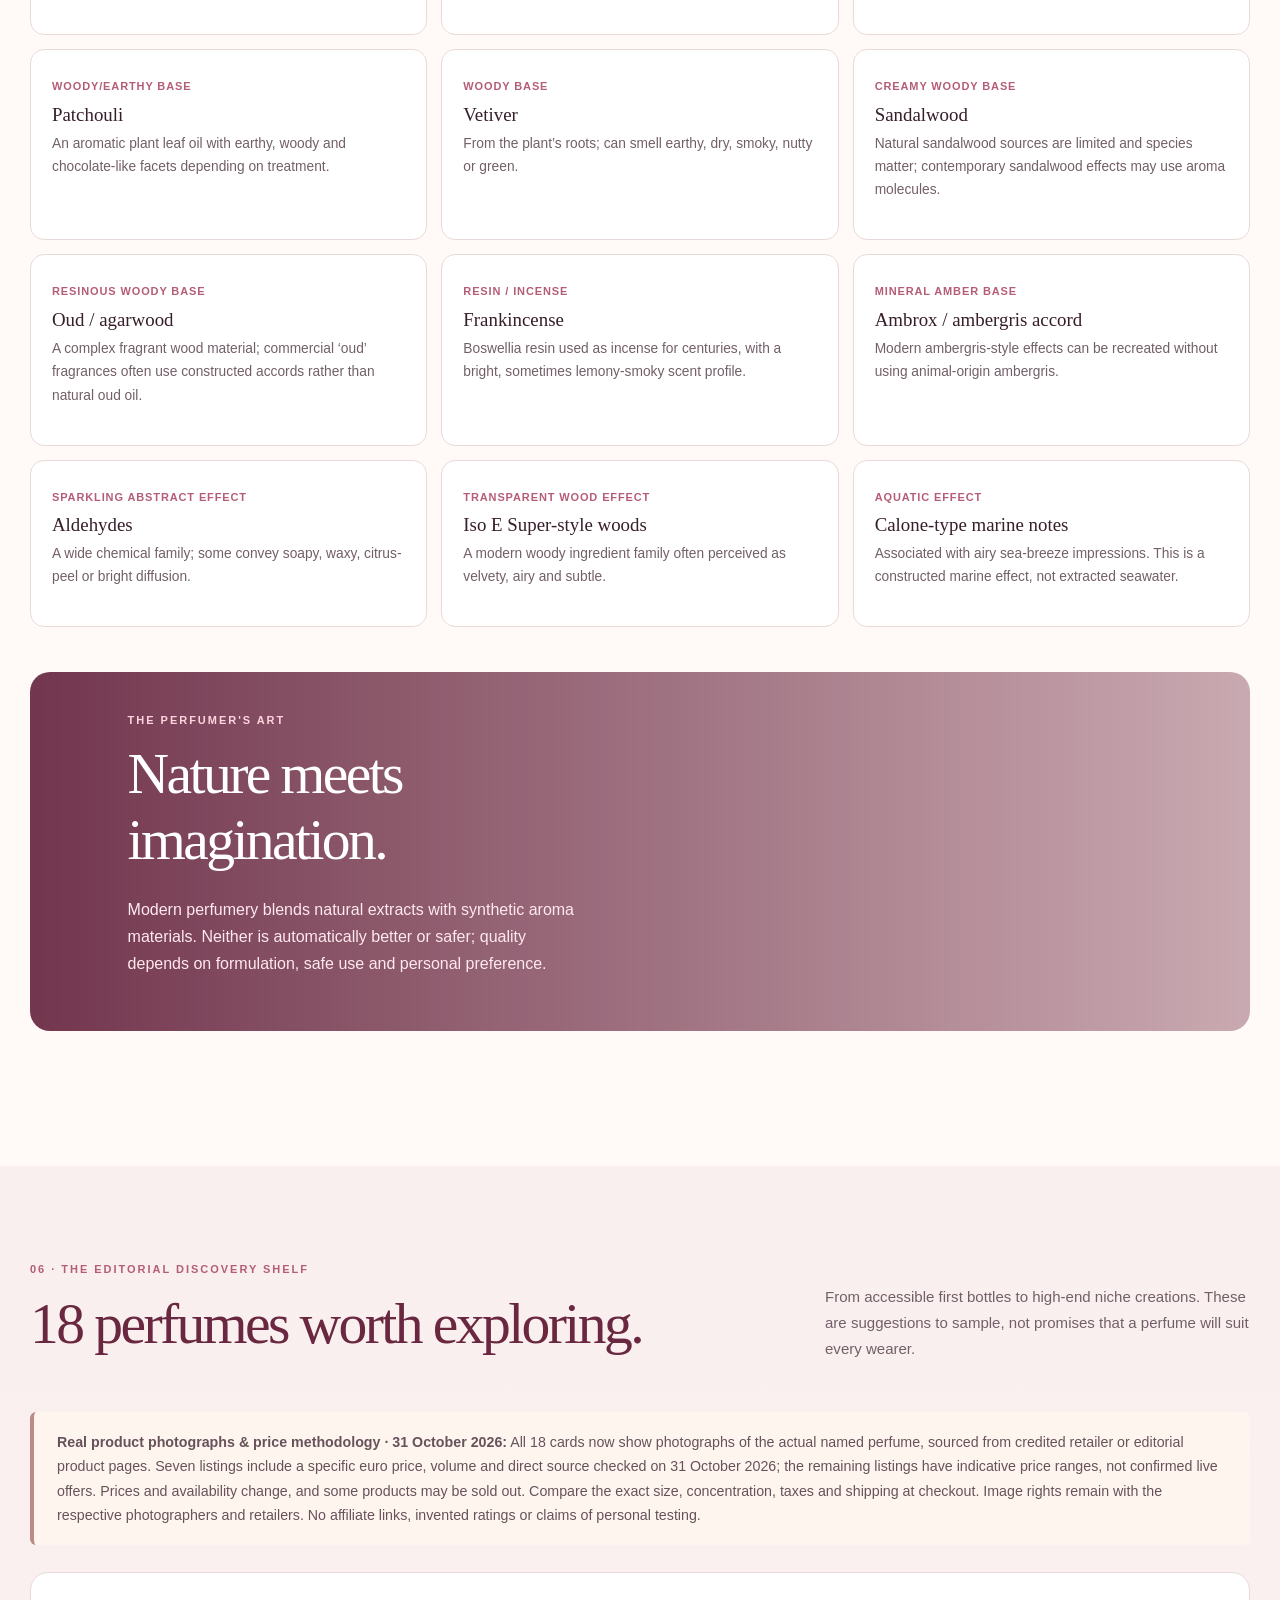
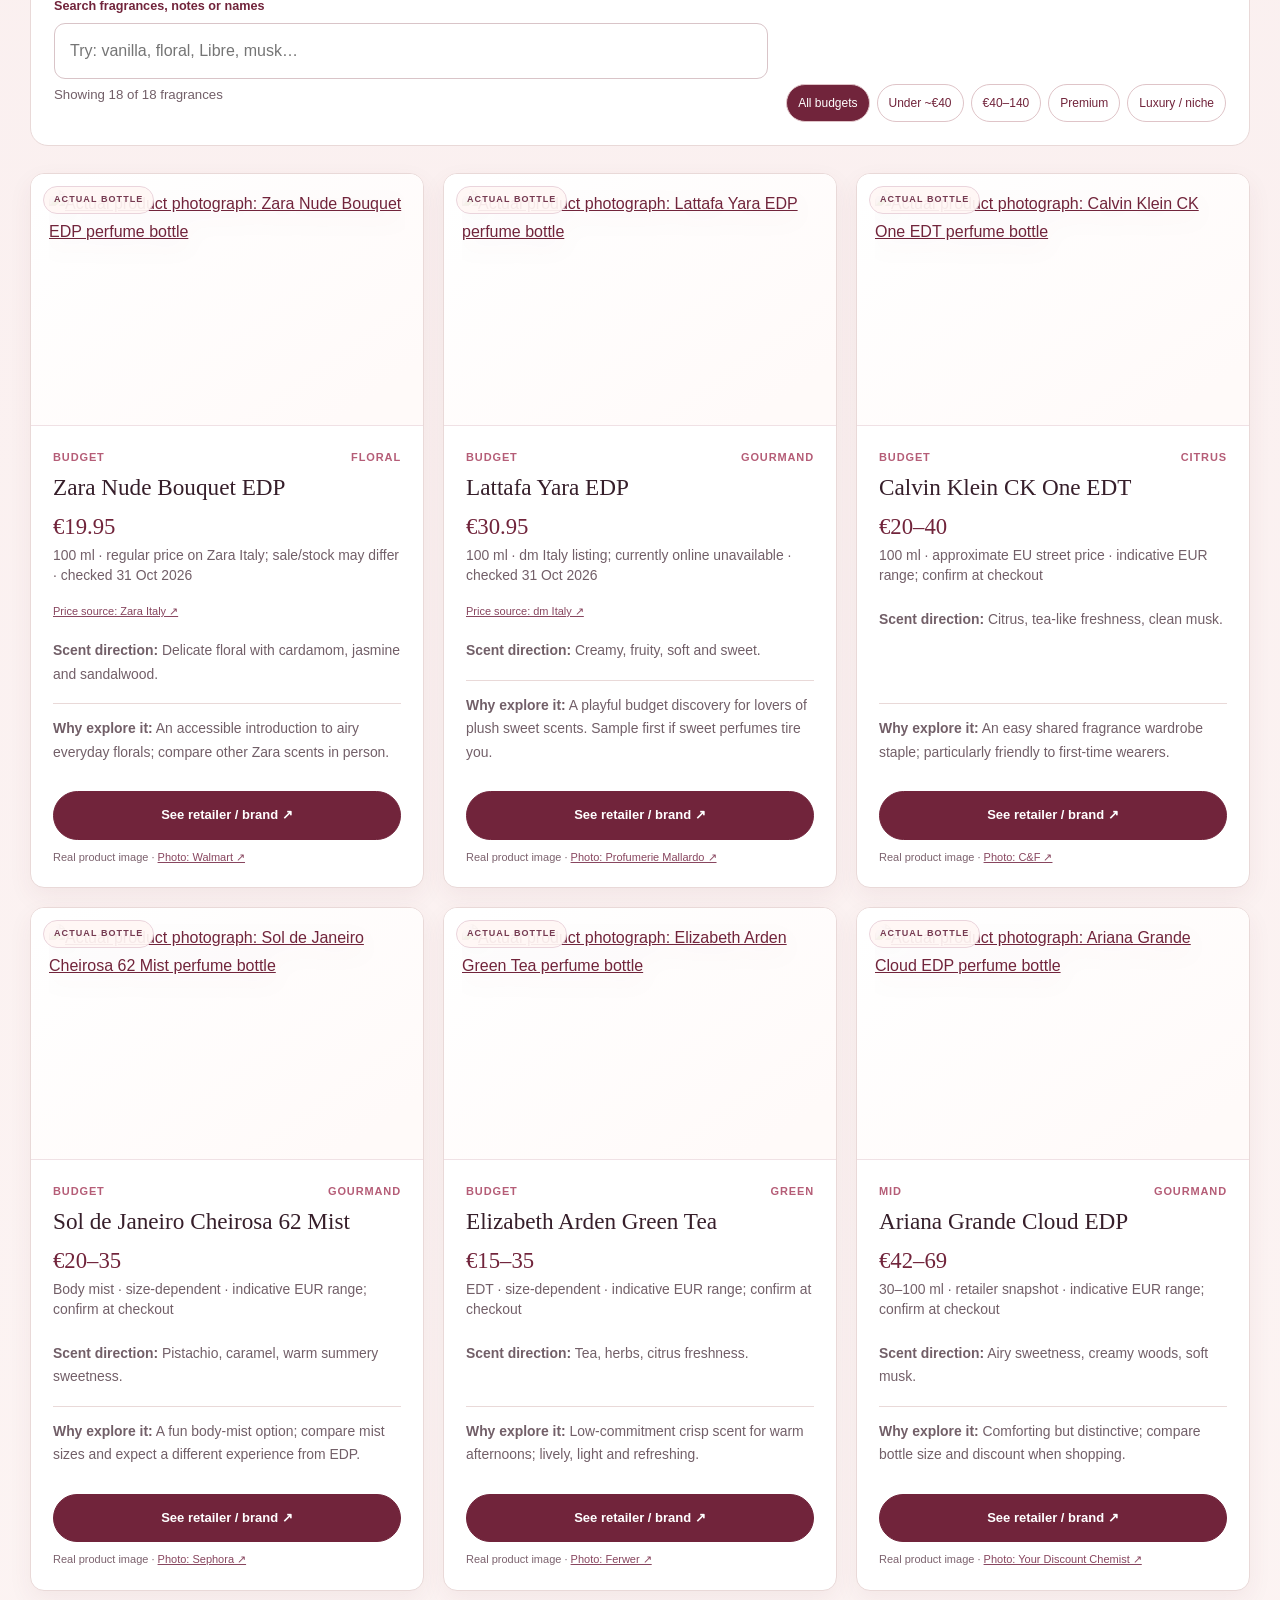
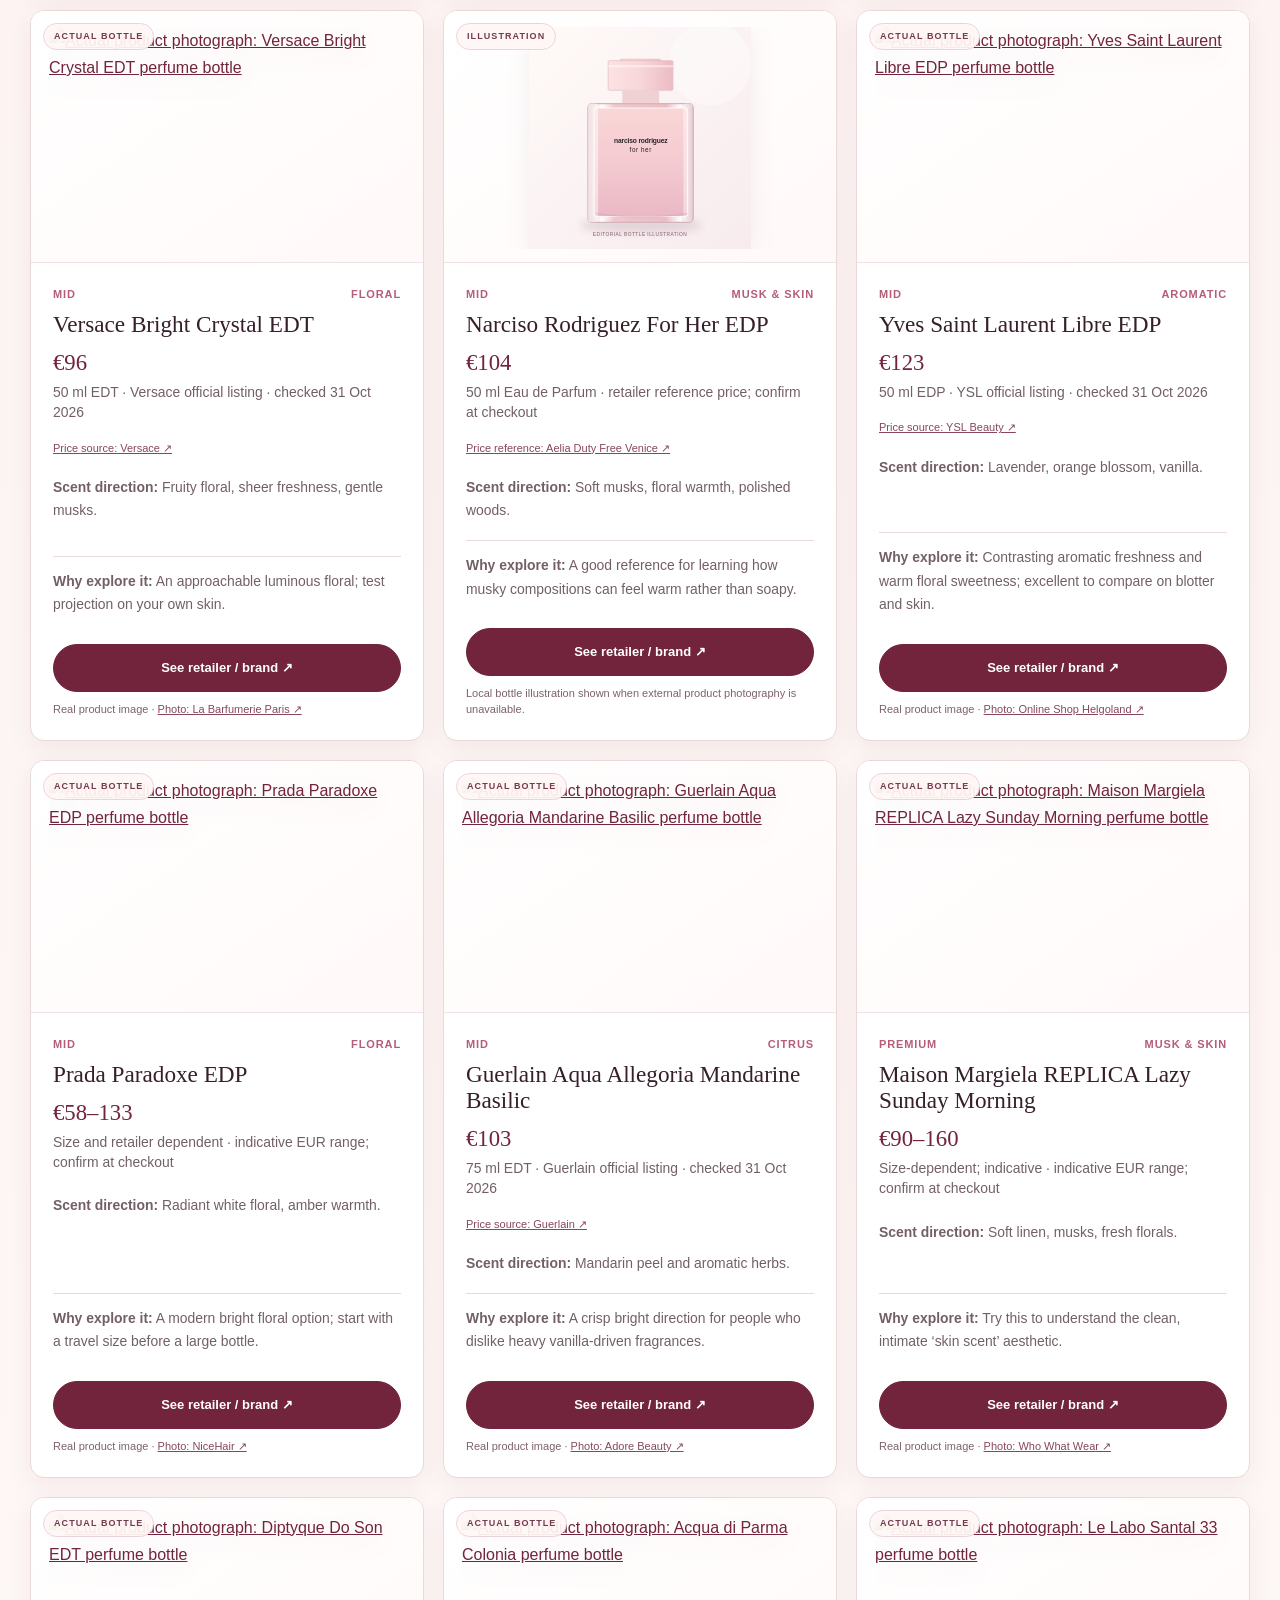
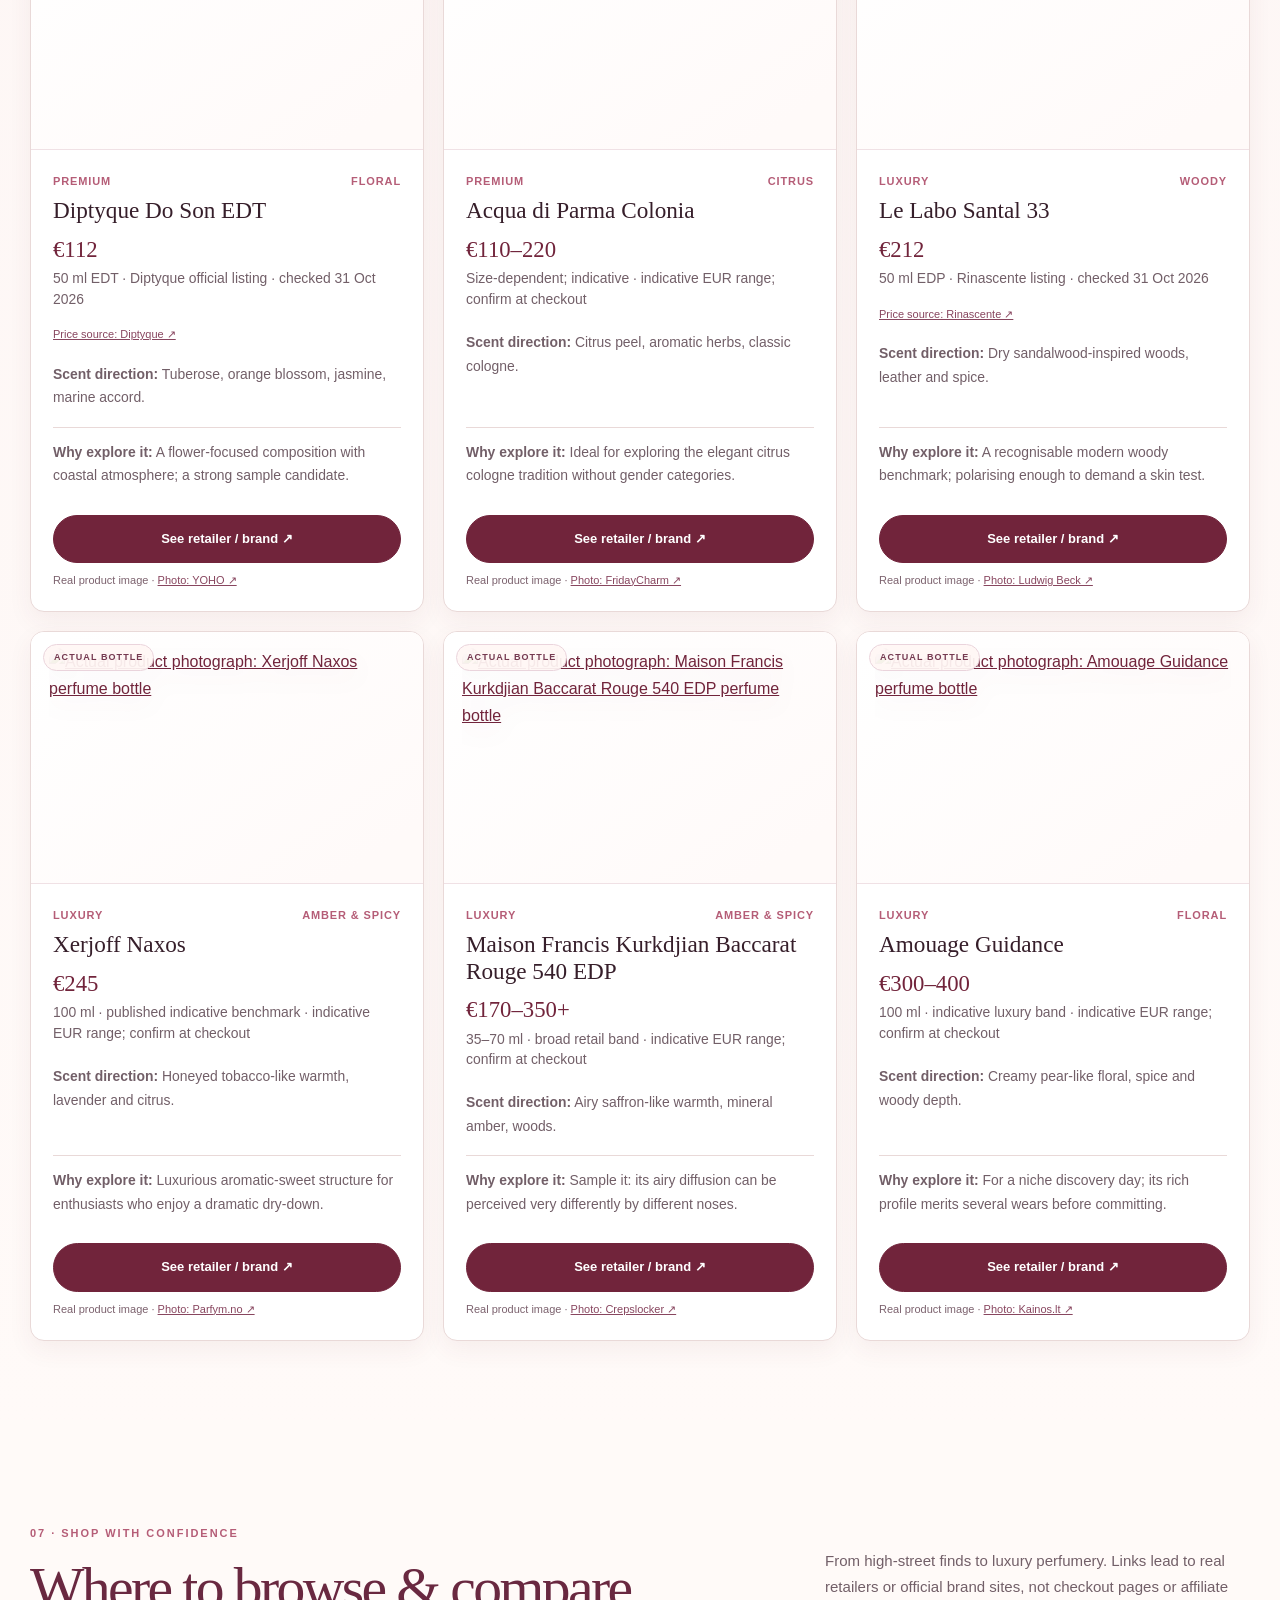
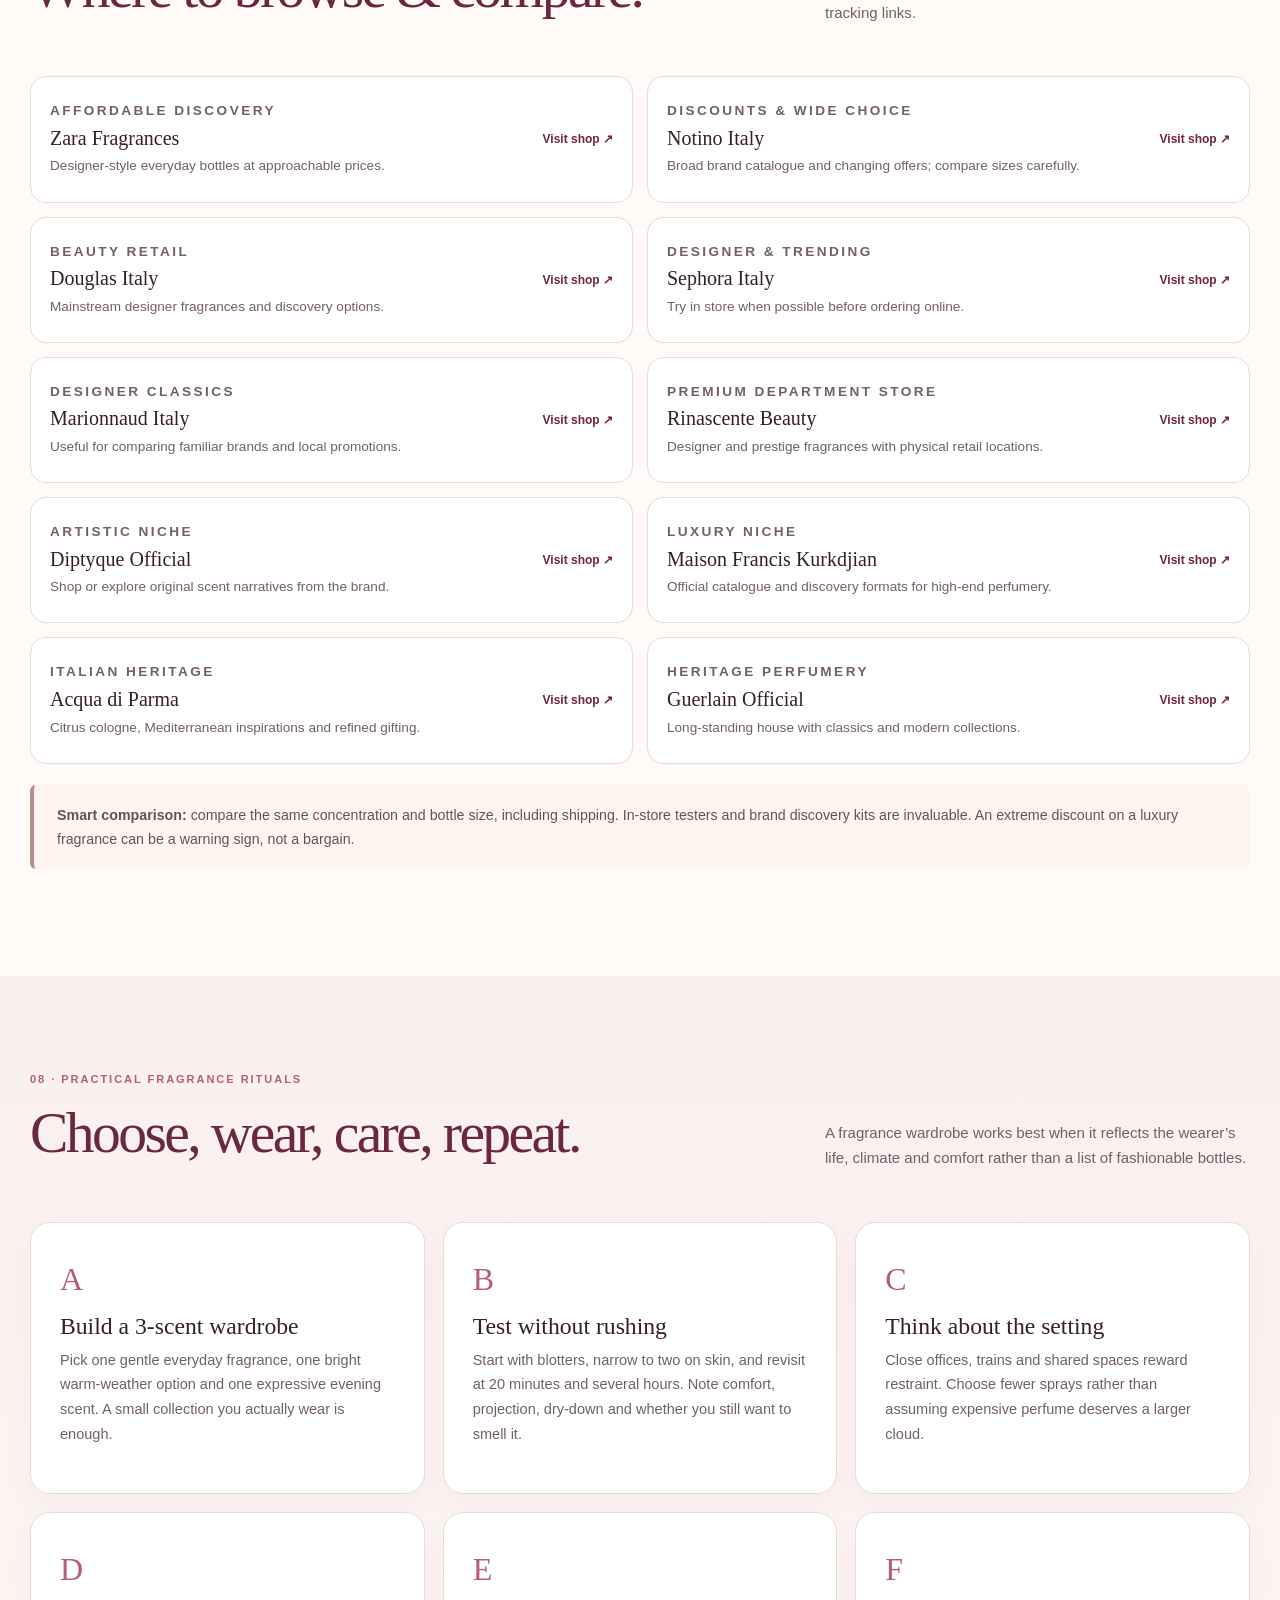
==== commit 2dd3fc72: "Connect new Swimwear & Lingerie and Fitness & Activewear guides across MariaSM" ====
--- a/updates/docs/fragrance/index.html
+++ b/updates/docs/fragrance/index.html
@@ -20,7 +20,7 @@
 @media(prefers-reduced-motion:reduce){.productvisual.realvisual img{transition:none}.productvisual.realvisual .photo-link:hover img{transform:none}}
 </style><link rel="stylesheet" href="../assets/mariasm-magazine.css?v=20261031a"></head>
 <body class="maria-magazine fragrance-magazine"><a class="skip" href="#main">Skip to content</a><div class="topstrip ms-mag-topstrip">MARIA SM · A LITTLE BEAUTY IN THE EVERYDAY · THE FRAGRANCE EDITION</div>
-<header class="ms-mag-header"><a class="brand" href="../index.html">Maria<span>SM</span><small>Shopping · Stories · Soul</small></a><nav class="ms-mag-nav" aria-label="Main navigation"><a href="../index.html">Home</a><a href="../fashion/index.html">Fashion Atlas</a><a href="index.html" aria-current="page">Fragrance Atelier</a><a href="../makeup/index.html">Makeup Atelier</a><a href="../spirituality/index.html">Wellbeing Atelier</a><a href="../footwear/index.html">Footwear Atelier</a><a href="#families">Scent families</a><a href="#discover">Shopping</a><a href="../index.html#new">Videos</a></nav></header>
+<header class="ms-mag-header"><a class="brand" href="../index.html">Maria<span>SM</span><small>Shopping · Stories · Soul</small></a><nav class="ms-mag-nav" aria-label="Main navigation"><a href="../index.html">Home</a><a href="../fashion/index.html">Fashion Atlas</a><a href="index.html" aria-current="page">Fragrance Atelier</a><a href="../makeup/index.html">Makeup Atelier</a><a href="../spirituality/index.html">Wellbeing Atelier</a><a href="../footwear/index.html">Footwear Atelier</a><a href="../swimwear-lingerie/index.html">Swimwear</a><a href="../fitness-activewear/index.html">Activewear</a><a href="#families">Scent families</a><a href="#discover">Shopping</a><a href="../index.html#new">Videos</a></nav></header>
 <header class="ms-mag-hero"><div class="ms-mag-photo"><img src="../assets/mariasm-hero-clean-smile.avif" alt="AI-retouched editorial beauty portrait without braces; model is not Maria" fetchpriority="high" width="1100" height="1000" onerror="this.onerror=null;this.style.display='none'"><span class="ms-mag-photo-credit">AI-retouched beauty portrait · model is not Maria</span></div><div class="ms-mag-copy"><p class="eyebrow">SCENT · HISTORY · BEAUTY</p><h1>The<br><em>Fragrance Atelier</em></h1><p class="ms-mag-deck">Perfume notes, timeless stories and modern inspiration. Discover a world of fragrance families, expert guides and shopping picks for every budget.</p><div class="ms-mag-actions"><a href="#families">Explore fragrance families →</a><a href="#discover">Find a perfume ↗</a></div></div></header>
 <nav class="ms-mag-ribbon" aria-label="Fragrance Atlas chapters"><a href="#families">Perfume guides<small>Discover all 12 scent families</small></a><a href="#history">Scent stories<small>World history of fragrance</small></a><a href="#discover">Curated picks<small>18 perfumes with prices</small></a><a href="#retailers">Where to shop<small>Official shops and retailers</small></a></nav>
 <div class="ms-mag-feature-strip"><a class="ms-mag-feature" href="#families"><img src="https://images.unsplash.com/photo-1547887538-e3a2f32cb1cc?auto=format&amp;fit=crop&amp;w=900&amp;q=80" alt="Fragrance bottles and floral notes in an elegant still life" loading="lazy"><span>Fragrance families<small>Floral, citrus, woody &amp; more ↗</small></span></a><a class="ms-mag-feature" href="#history"><img src="https://images.unsplash.com/photo-1594035910387-fea47794261f?auto=format&amp;fit=crop&amp;w=900&amp;q=80" alt="Editorial perfume bottle photograph" loading="lazy"><span>The history of perfume<small>Travel through time ↗</small></span></a><a class="ms-mag-feature" href="#discover"><img src="https://images.unsplash.com/photo-1615634260167-c8cdede054de?auto=format&amp;fit=crop&amp;w=900&amp;q=80" alt="Collection of perfume bottles, editorial photograph" loading="lazy"><span>Shop the edit<small>Real bottles and price references ↗</small></span></a></div>
